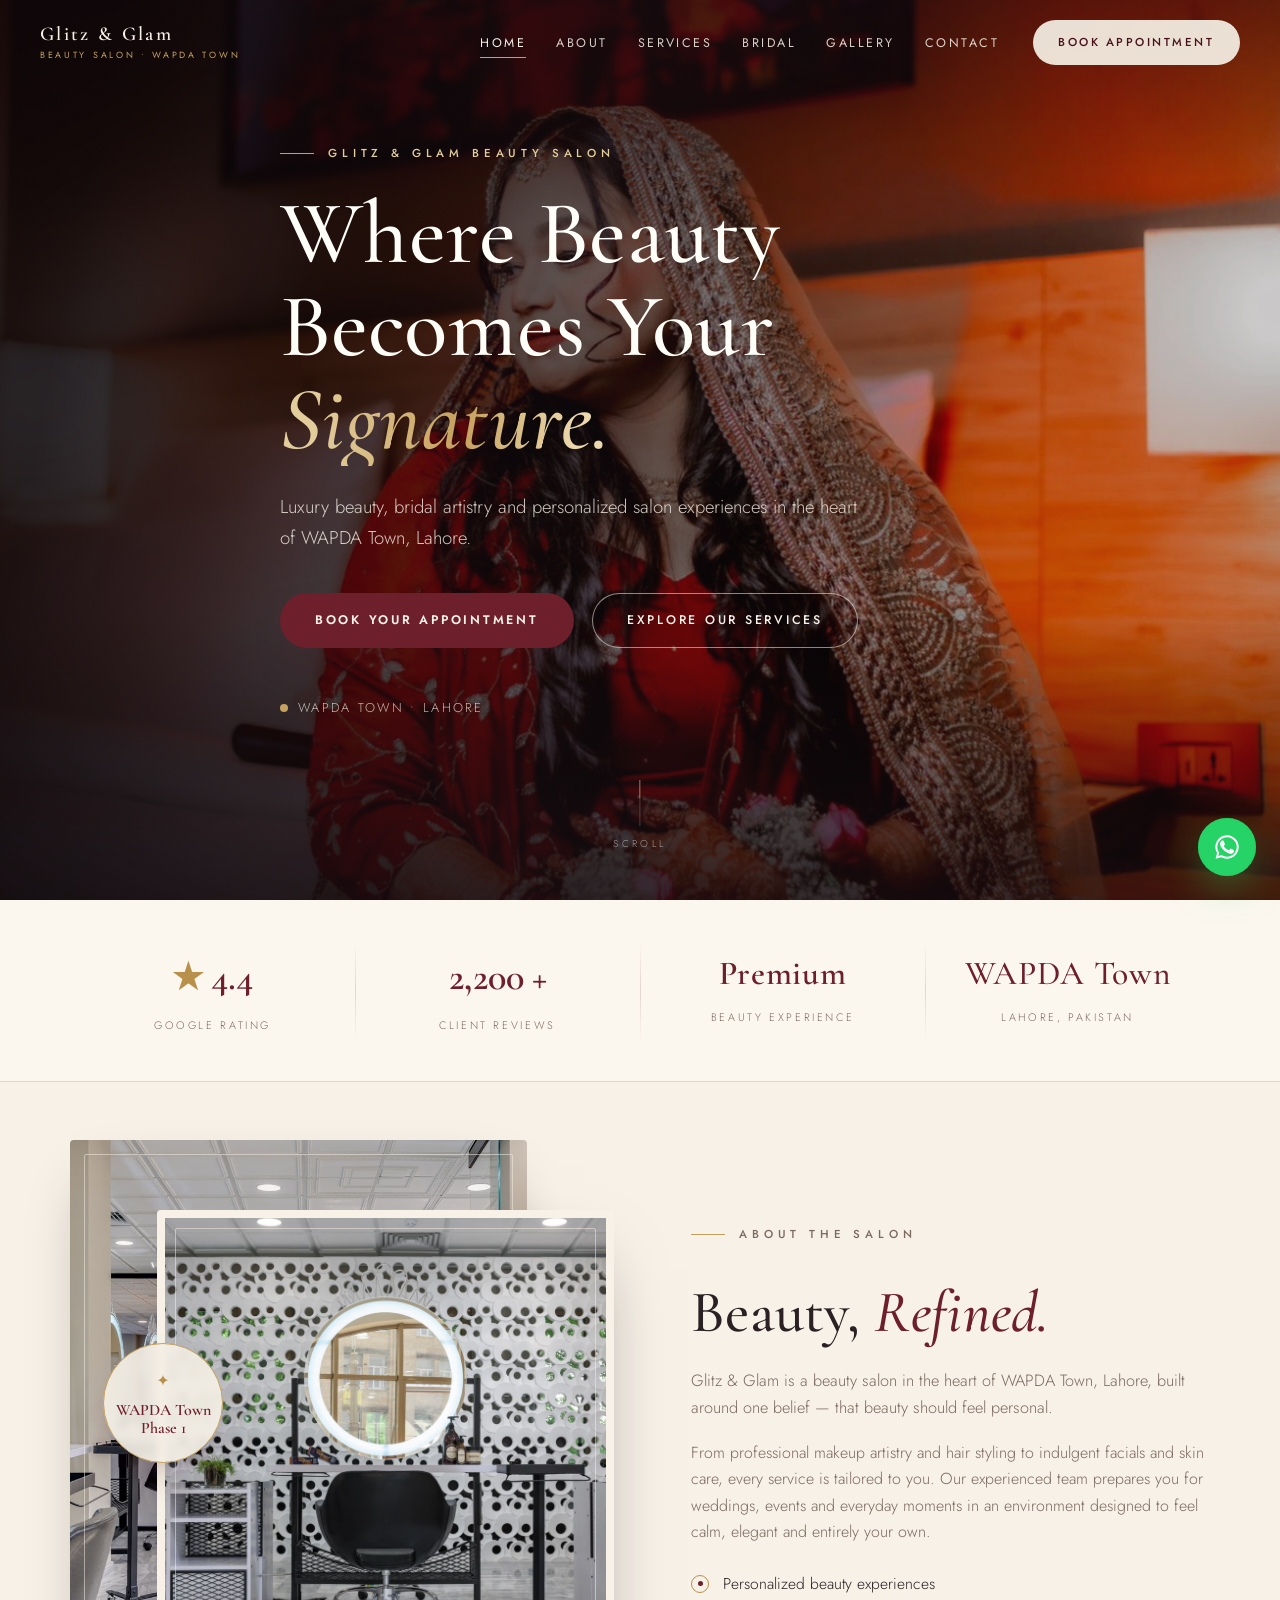
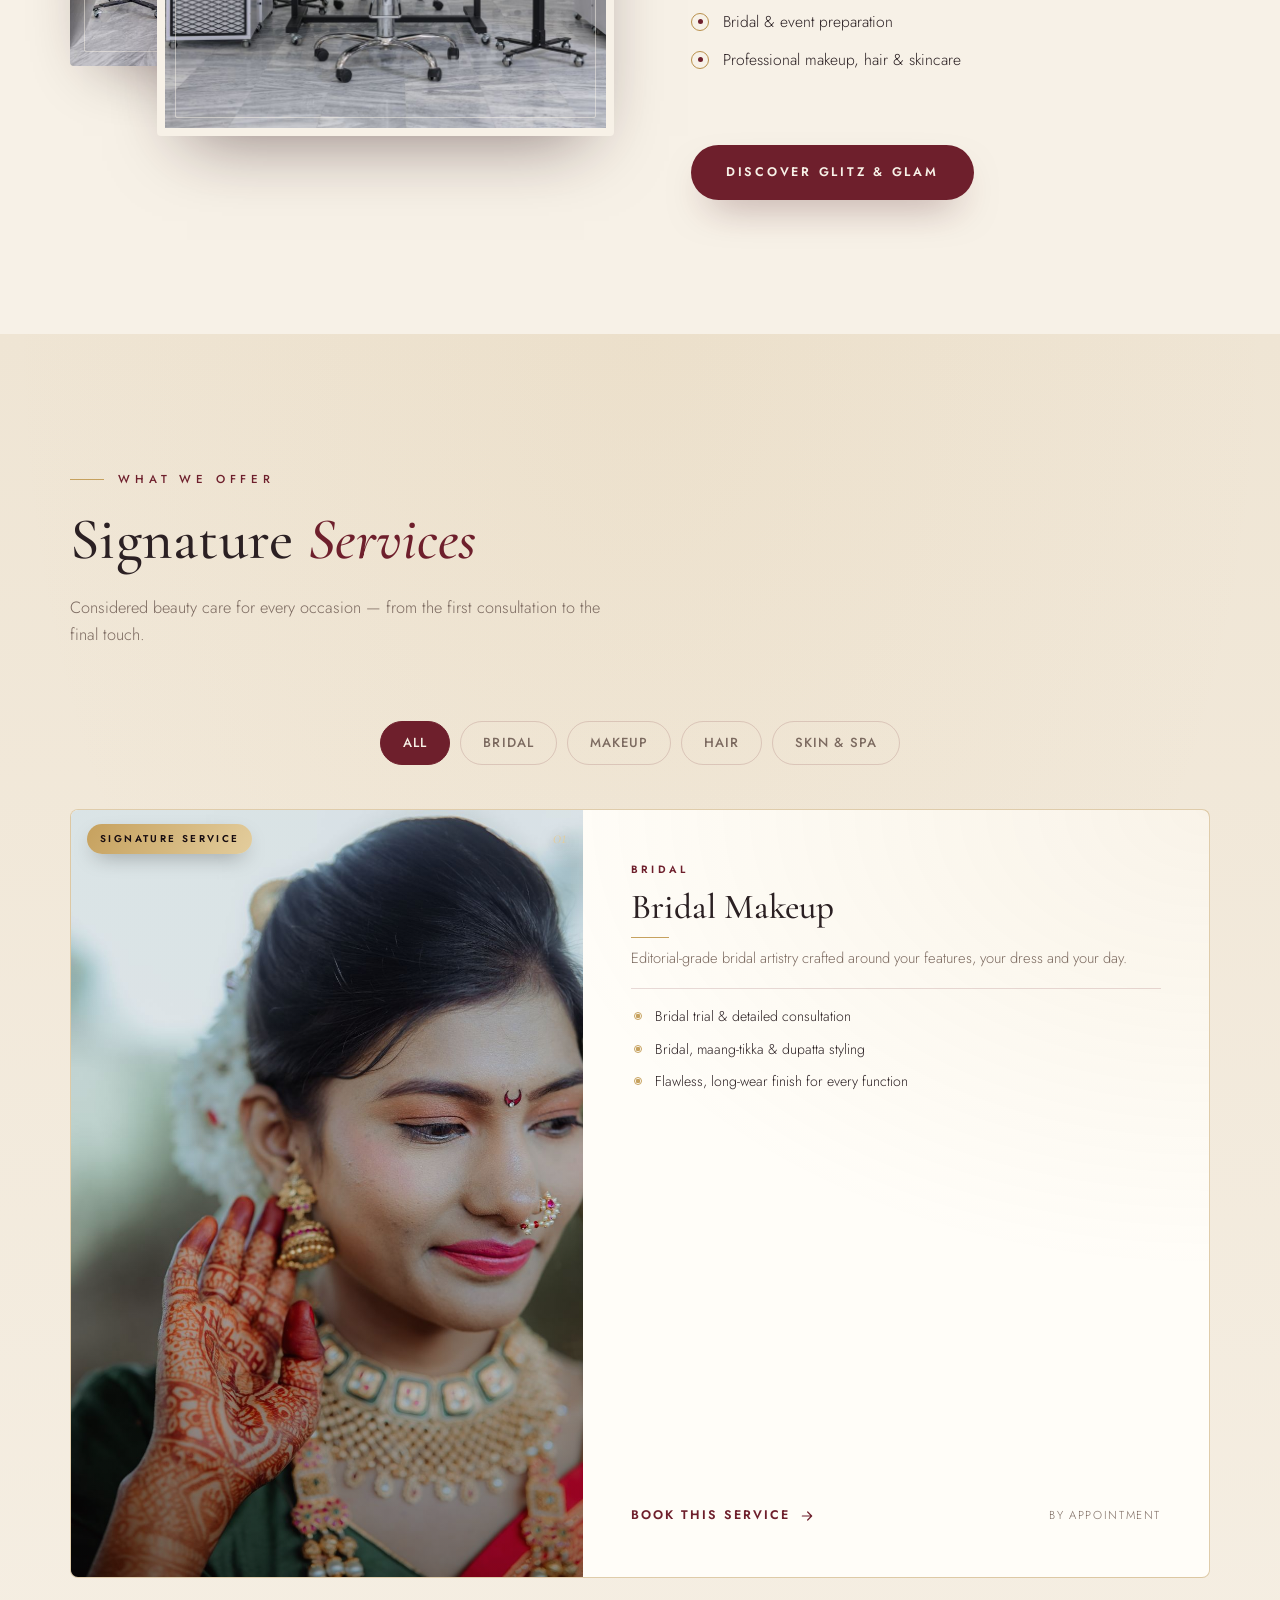
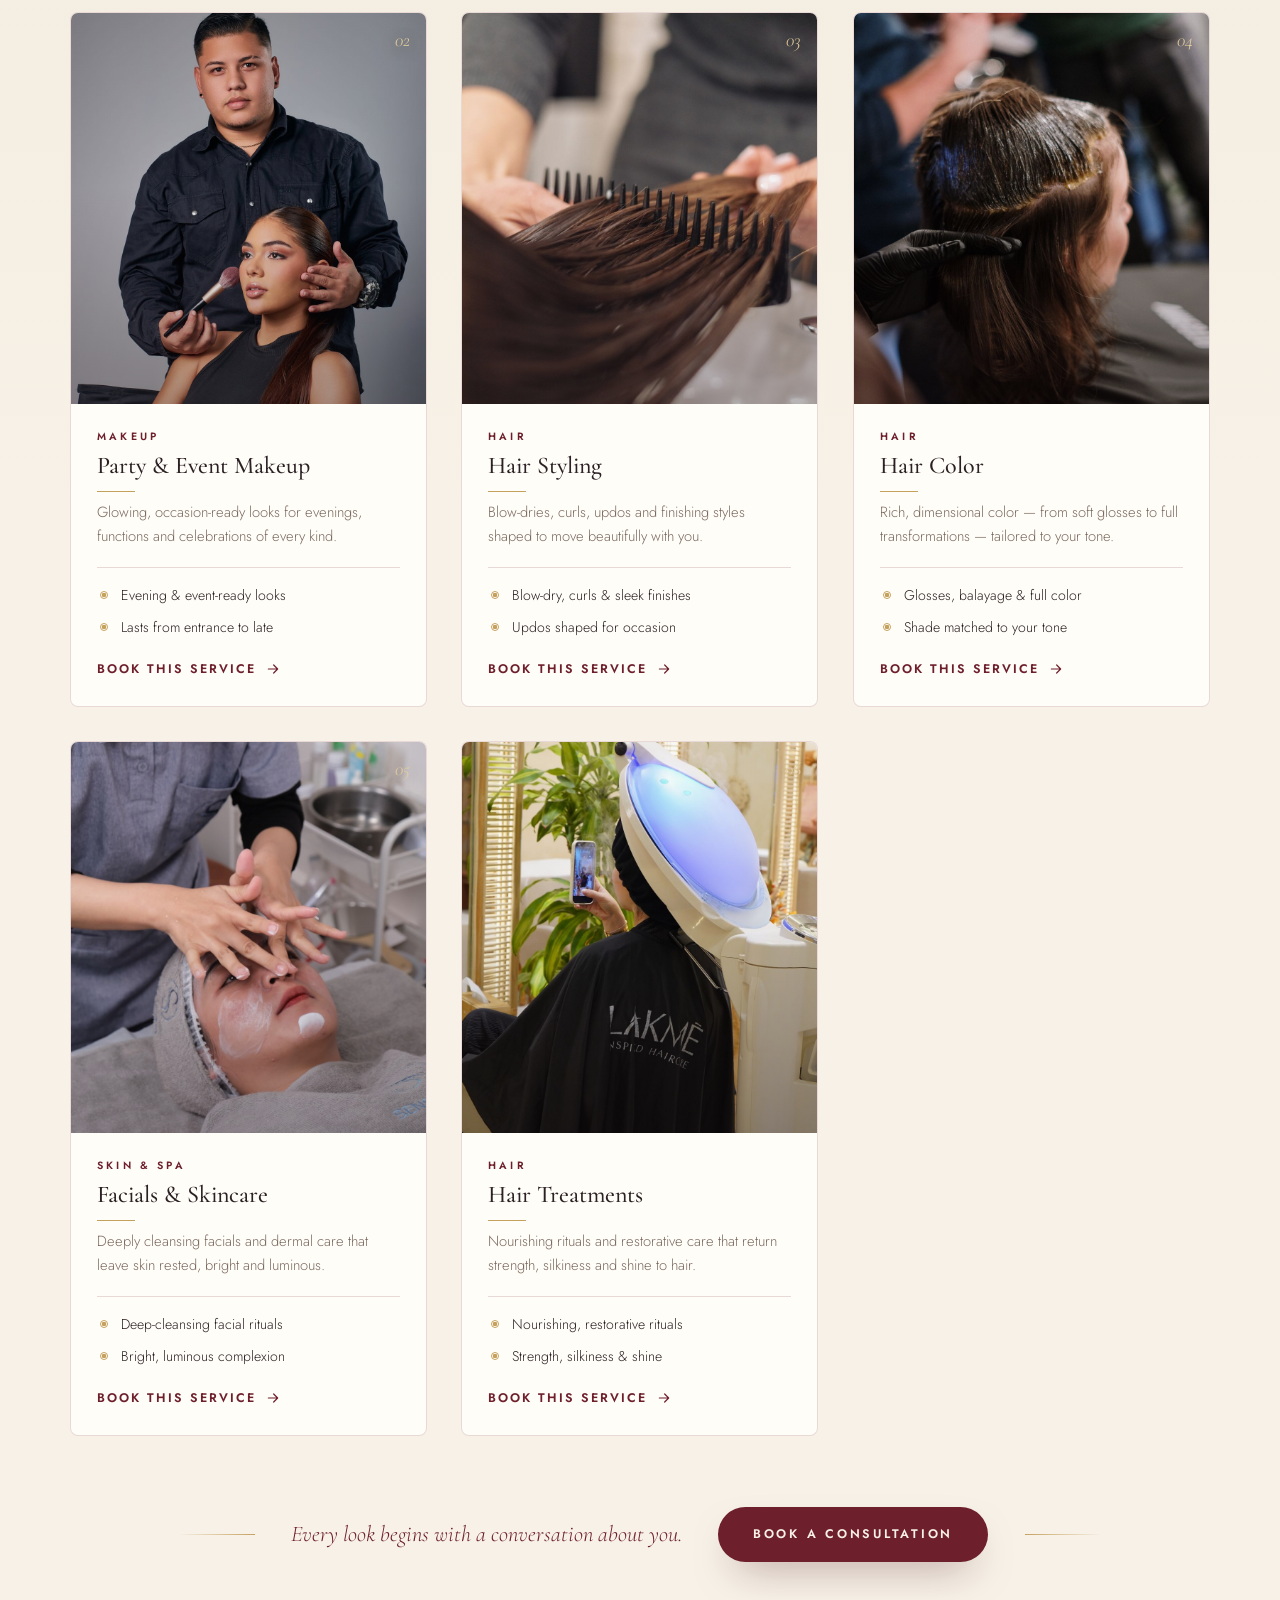
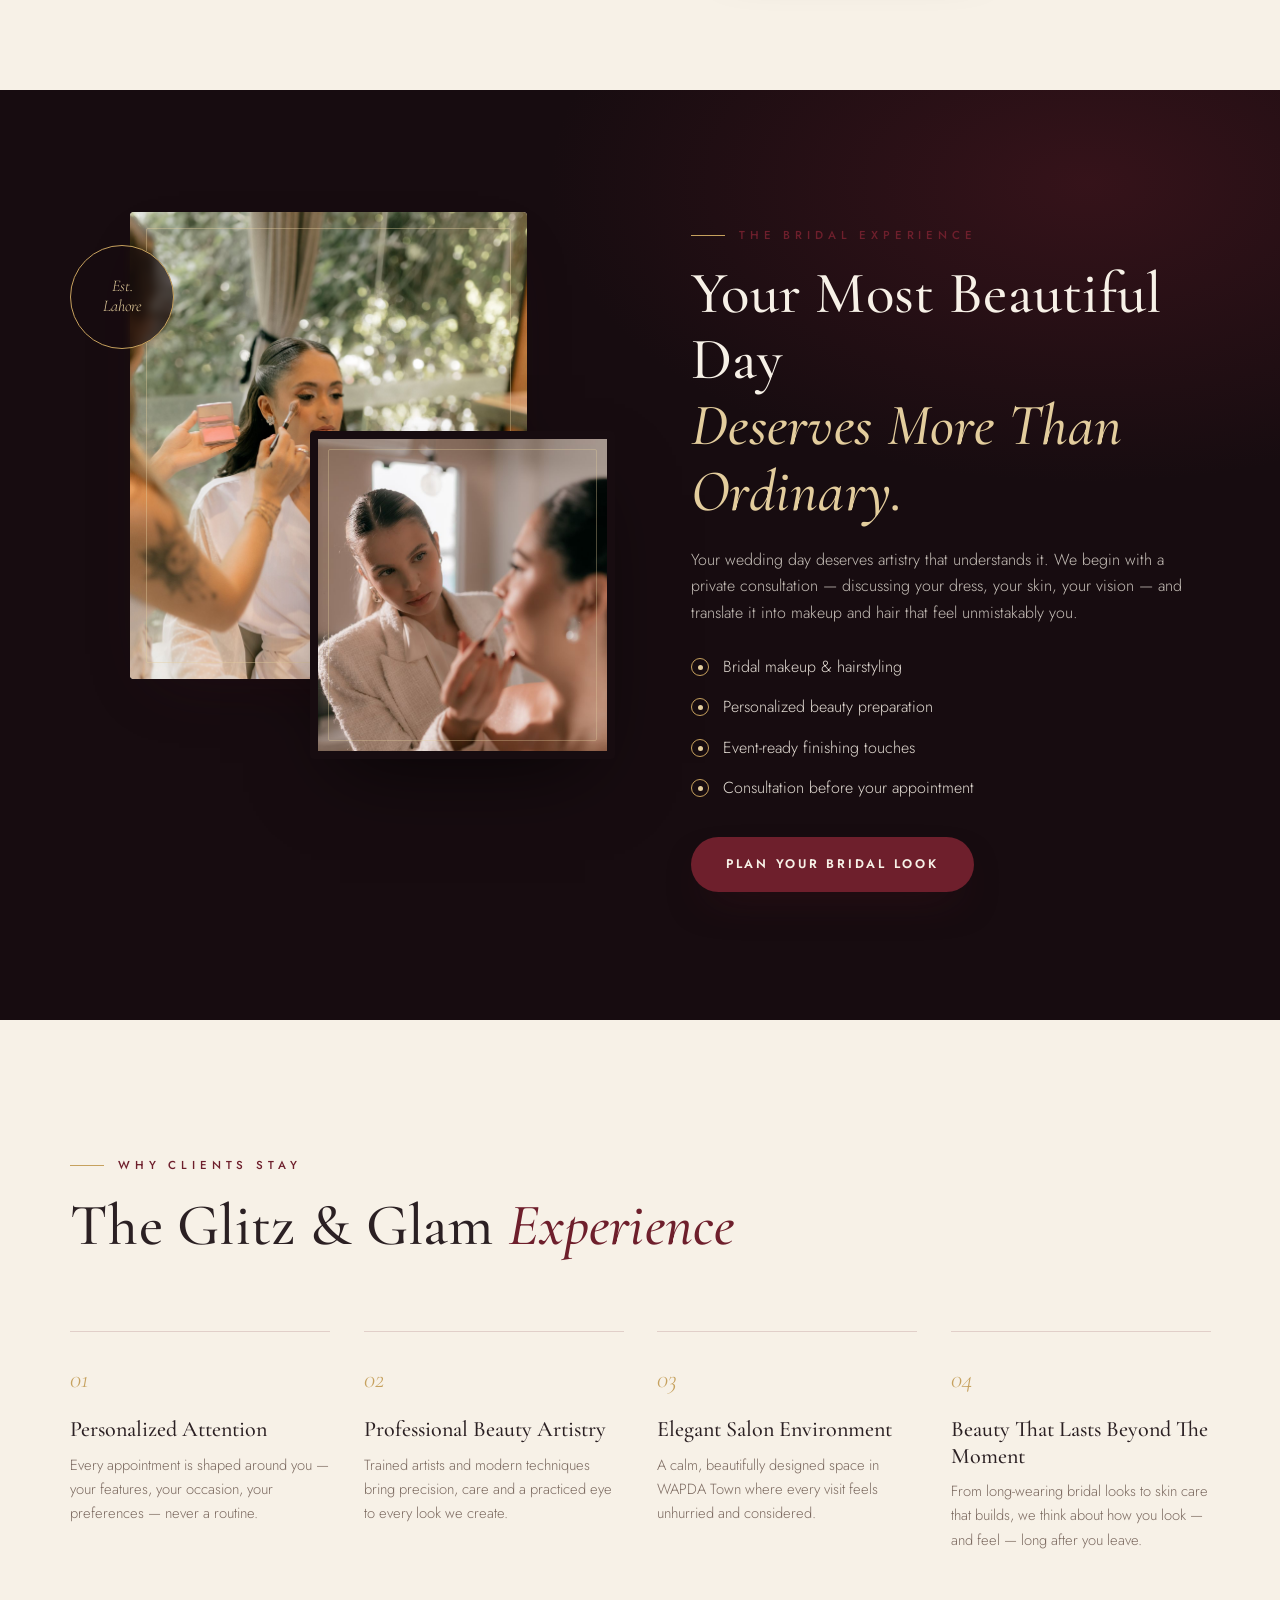
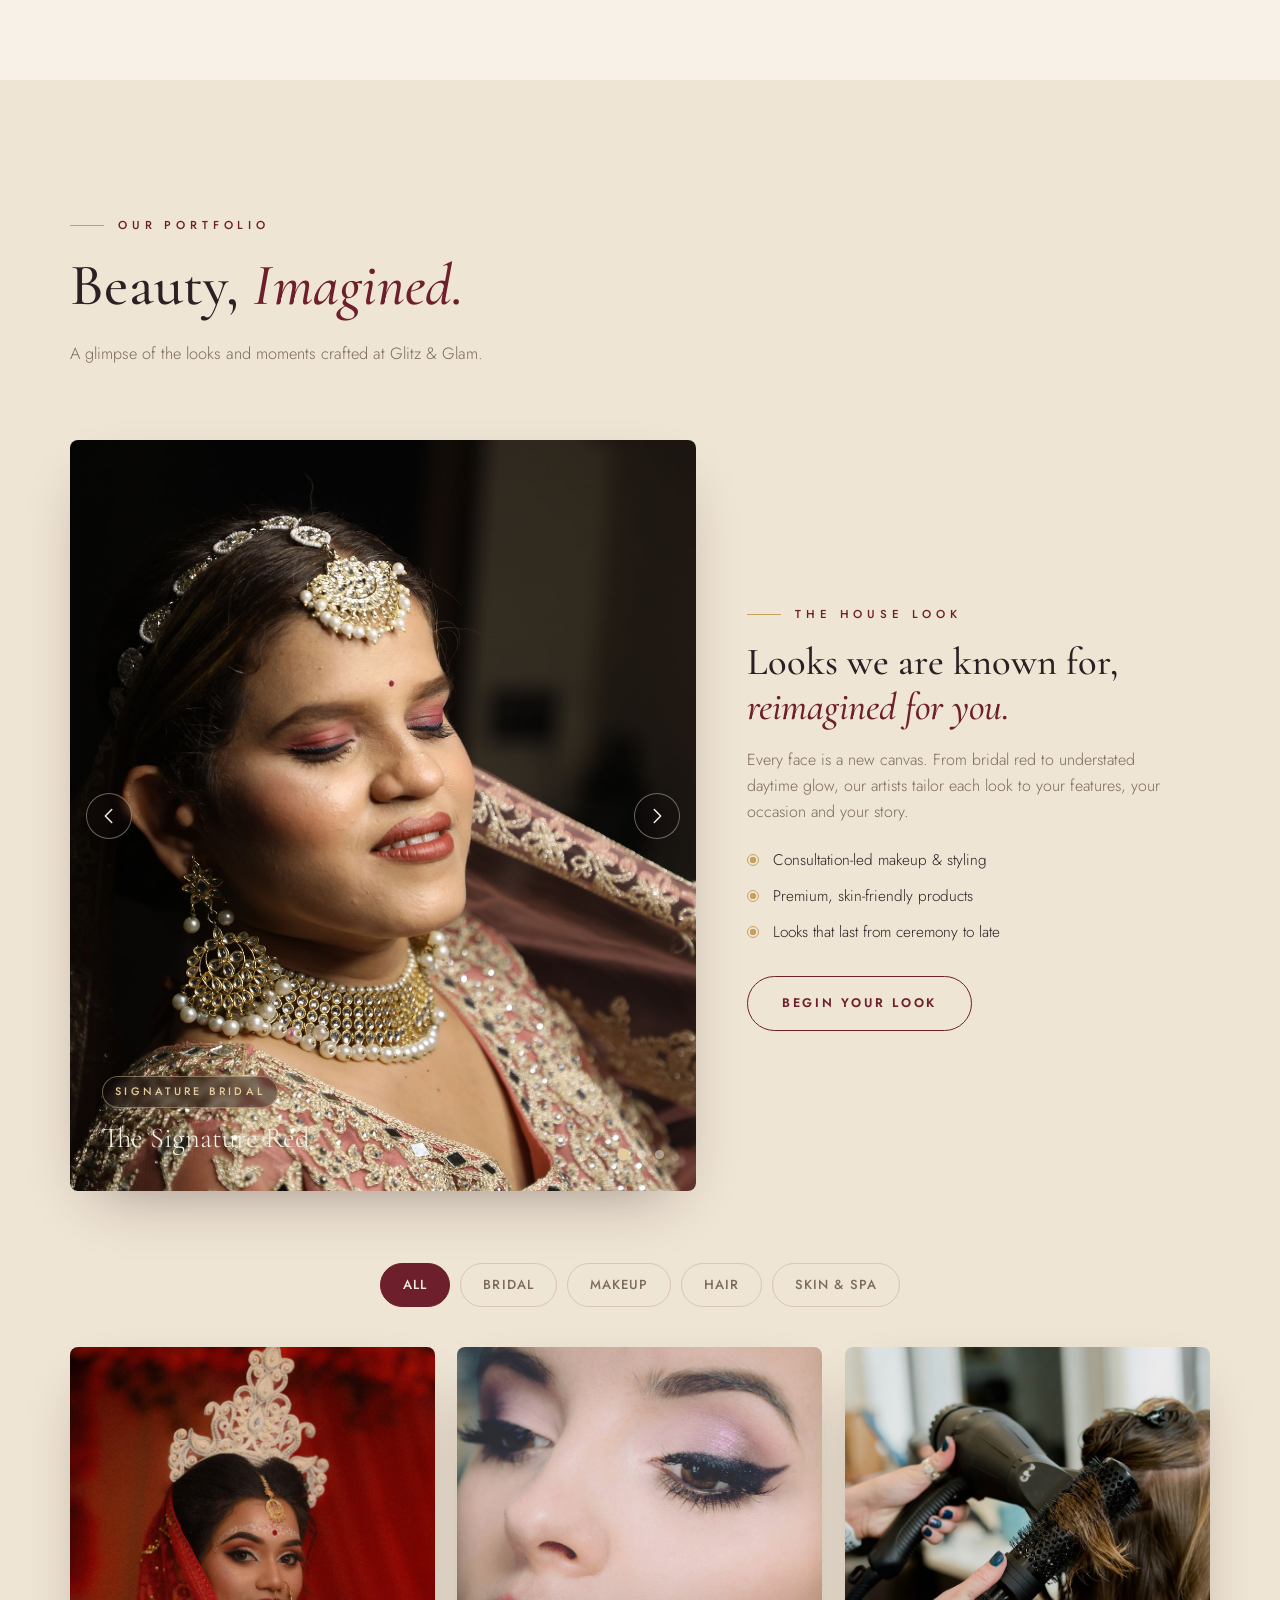
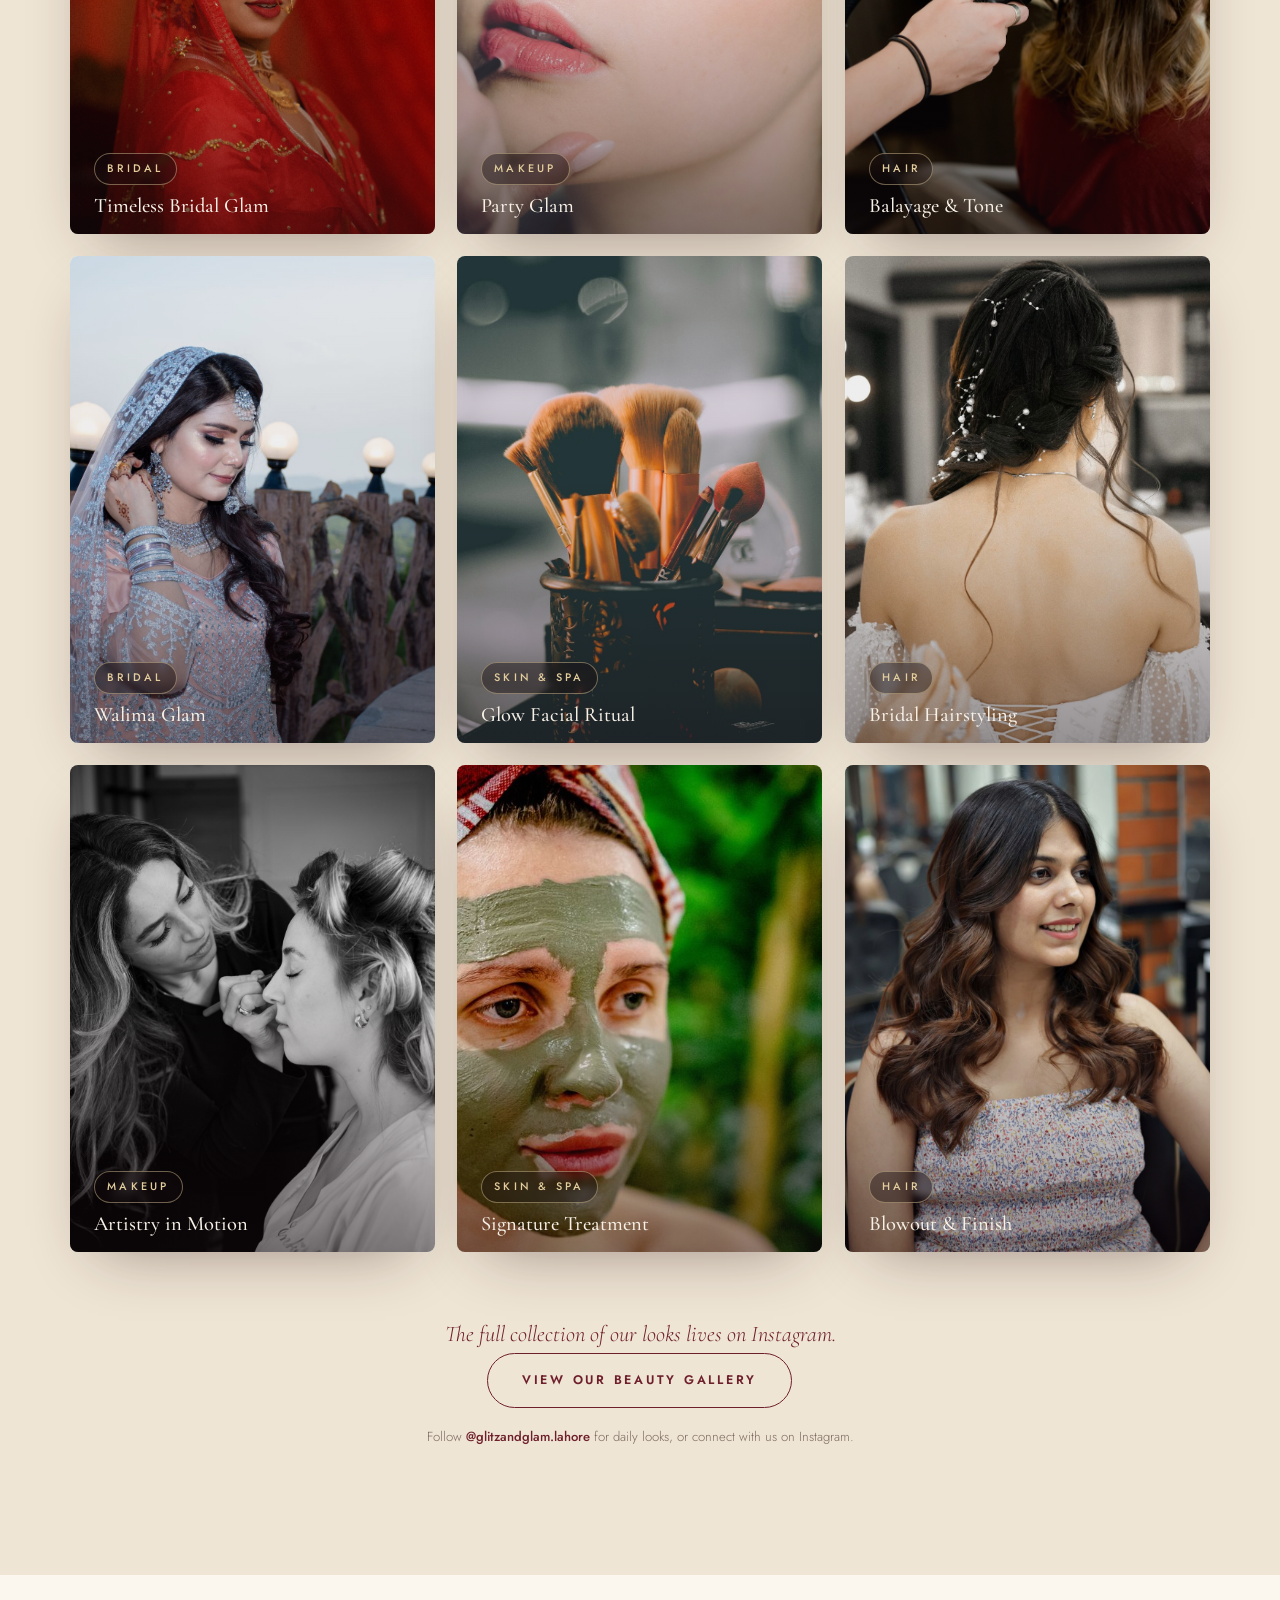
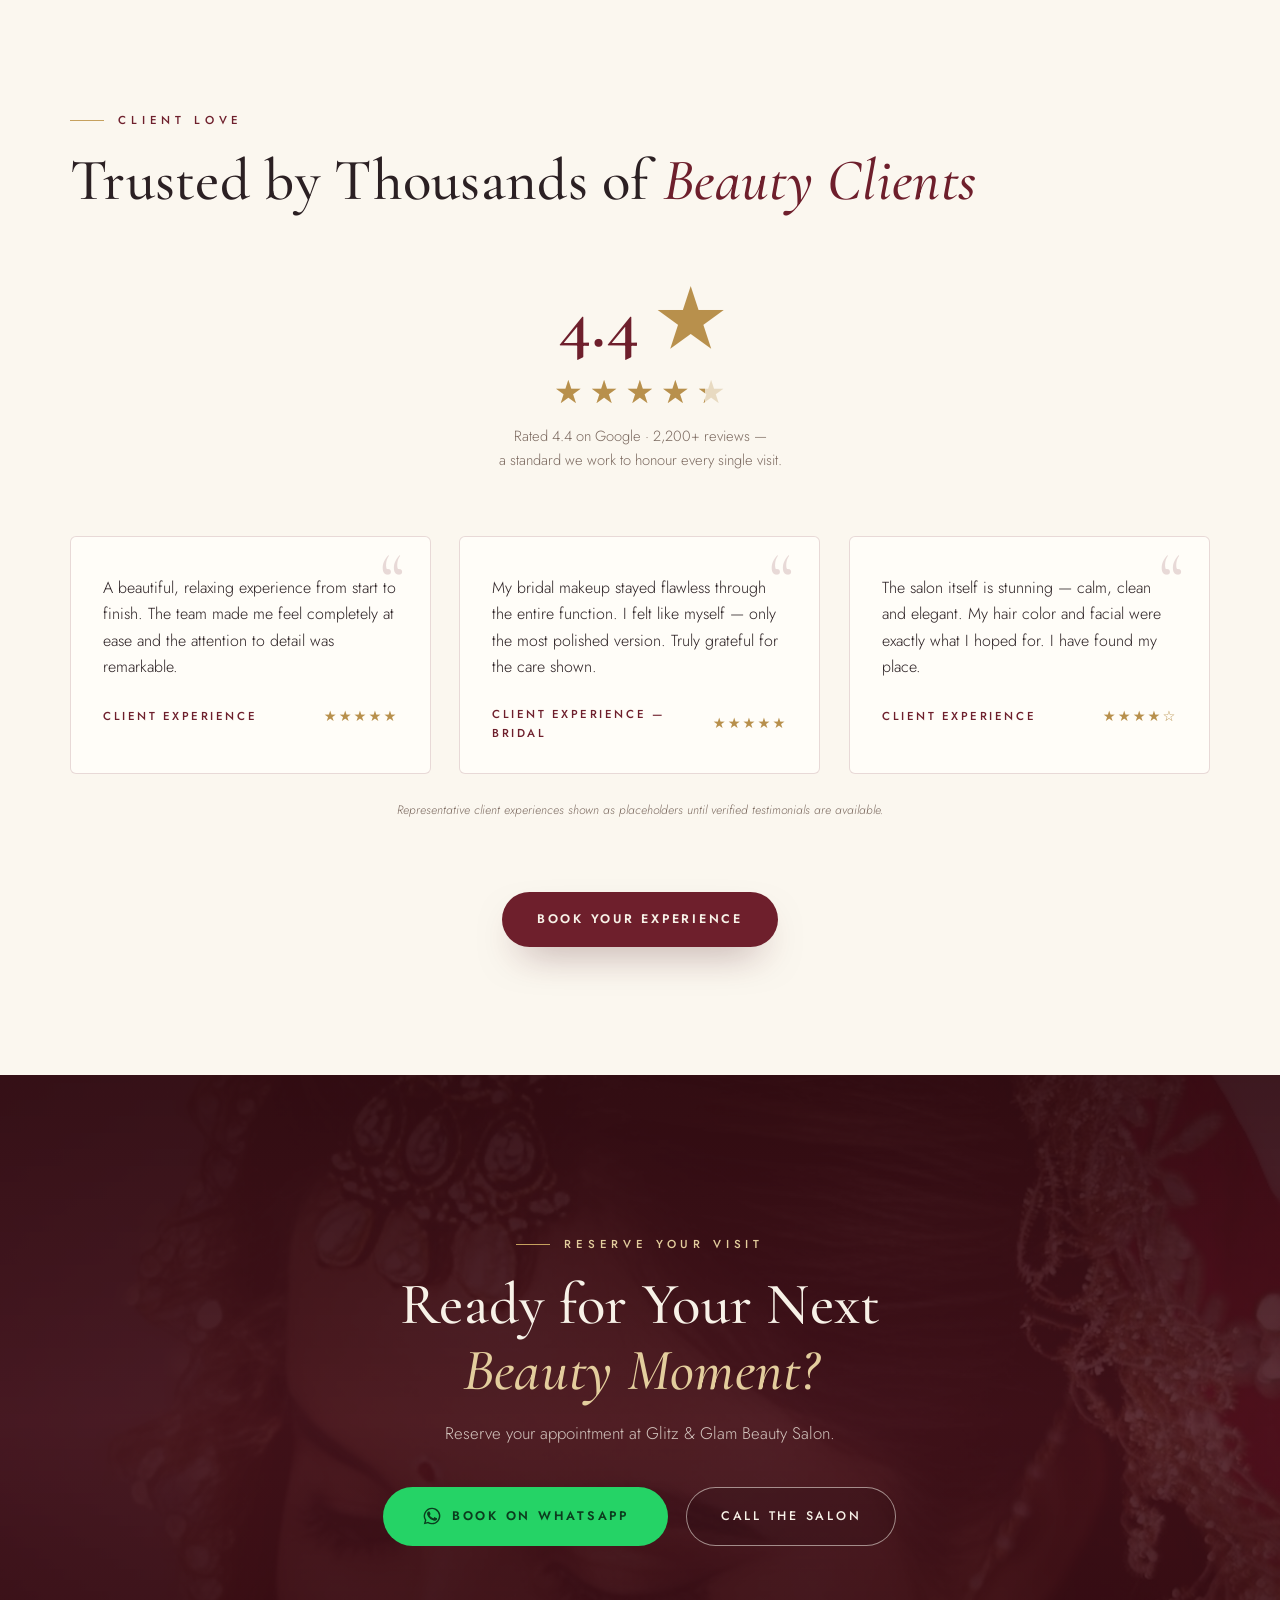
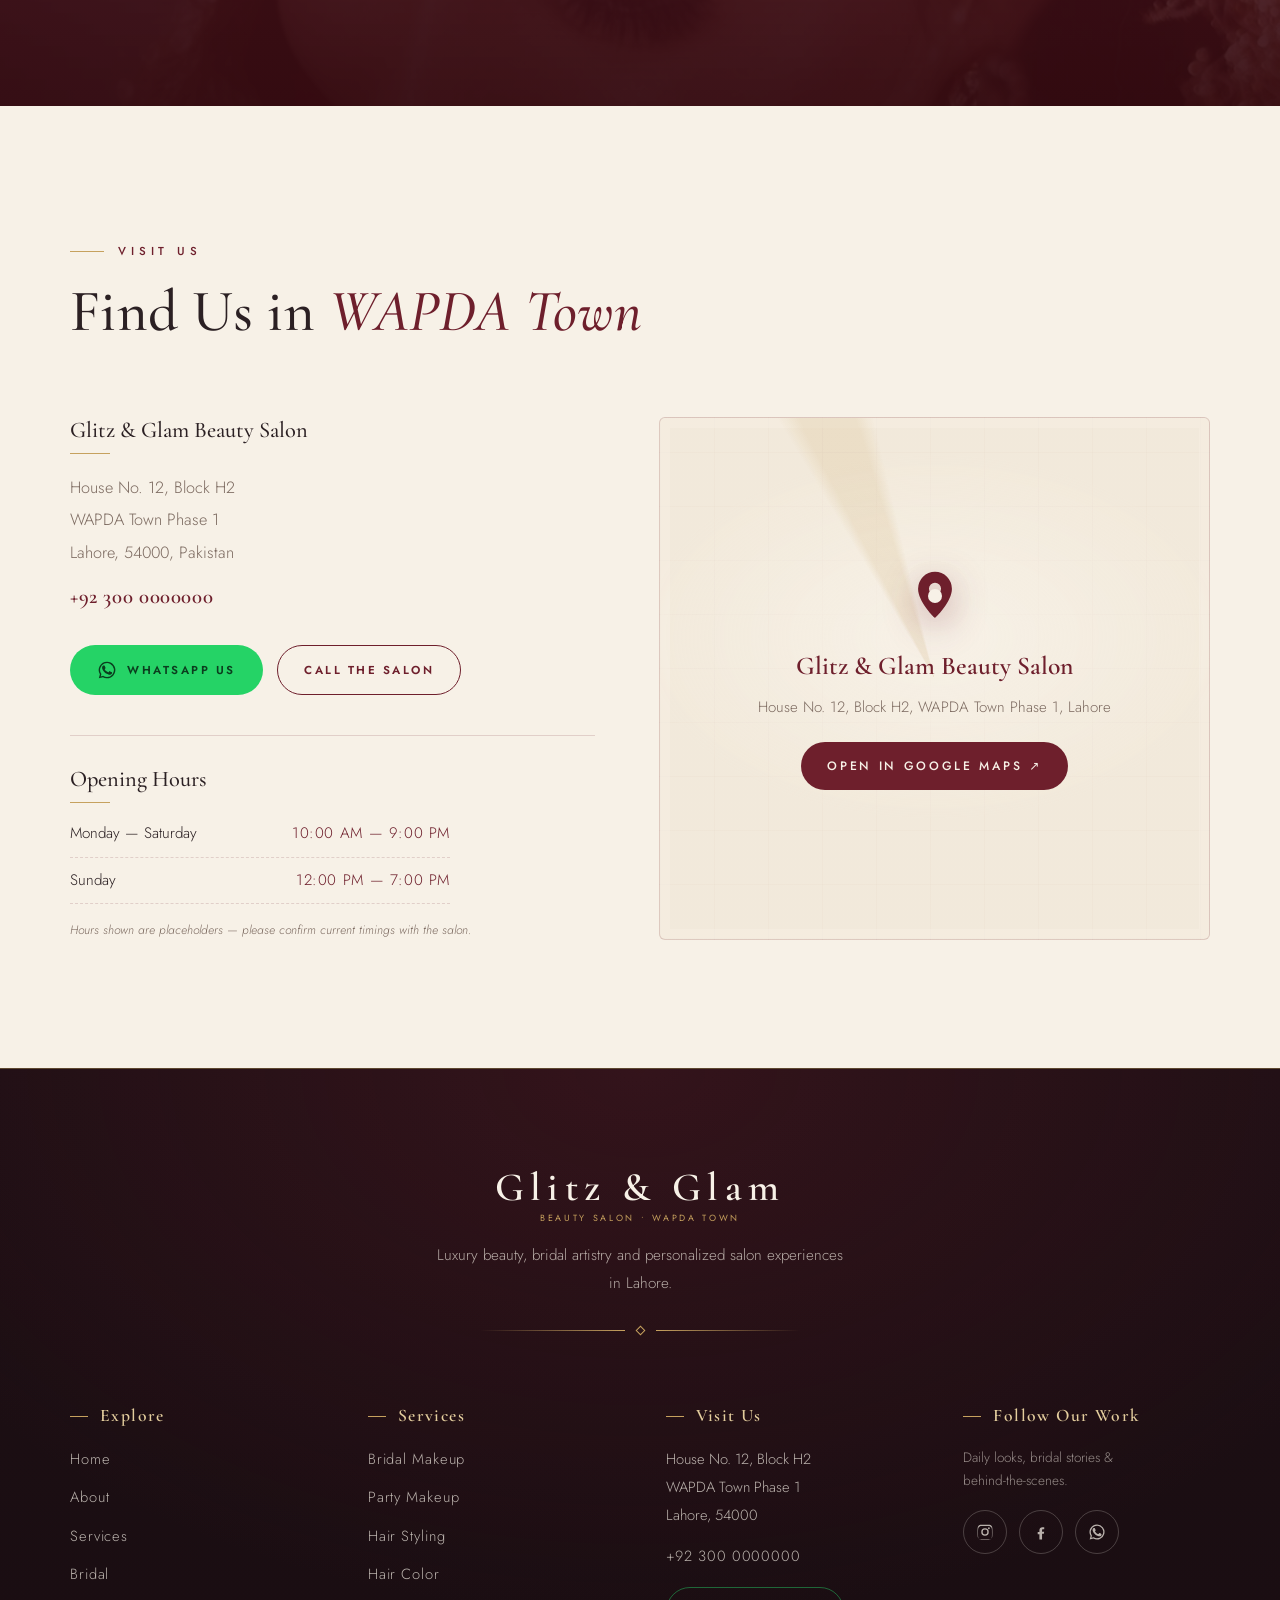
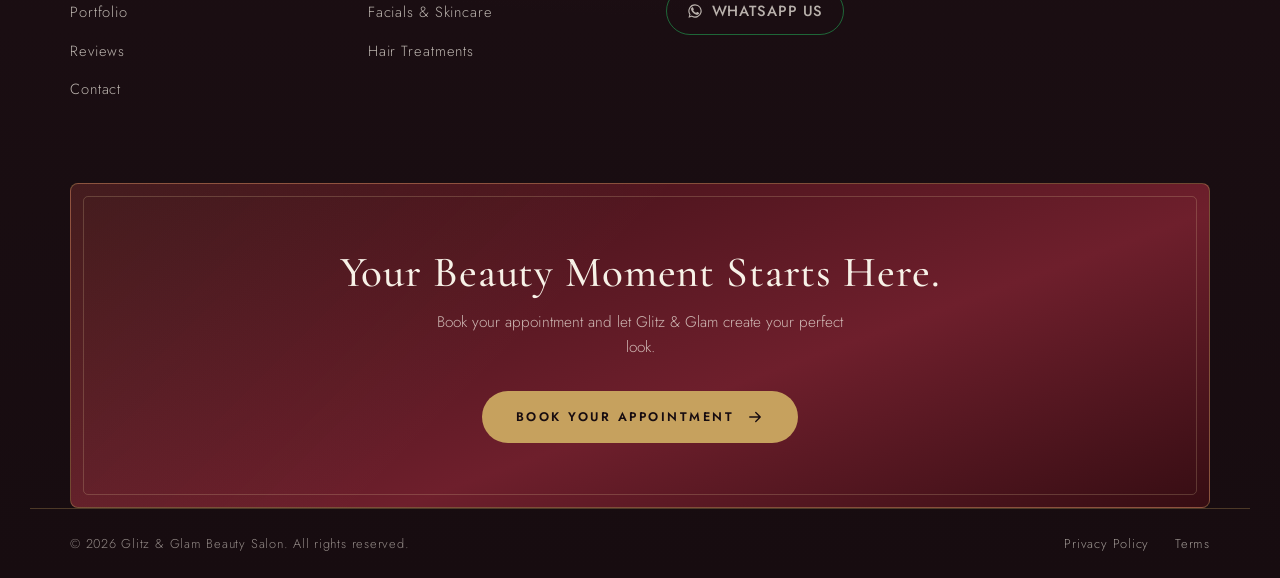
==== index.html @ cee414aa "Initial commit: Glitz & Glam luxury salon site with redesigned portfolio, footer, and services secti" ====
<!DOCTYPE html>
<html lang="en">
<head>
  <meta charset="UTF-8" />
  <meta name="viewport" content="width=device-width, initial-scale=1.0" />
  <meta name="theme-color" content="#170c10" />
  <title>Glitz &amp; Glam Beauty Salon | Luxury Salon in WAPDA Town, Lahore</title>

  <!-- SEO -->
  <meta name="description" content="Glitz & Glam Beauty Salon — a premium beauty salon in WAPDA Town, Lahore offering bridal makeup, party makeup, hair styling, hair color, facials & skin care. Book your luxury beauty experience today." />
  <meta name="keywords" content="Glitz and Glam Beauty Salon Lahore, Beauty Salon in WAPDA Town, Beauty Salon WAPDA Town Lahore, Bridal Makeup Lahore, Makeup Artist Lahore, Hair Salon WAPDA Town, Bridal Makeup WAPDA Town" />
  <meta name="author" content="Glitz & Glam Beauty Salon" />
  <meta name="robots" content="index, follow" />
  <link rel="canonical" href="https://glitzandglam.example.com/" />

  <!-- Open Graph -->
  <meta property="og:type" content="website" />
  <meta property="og:site_name" content="Glitz & Glam Beauty Salon" />
  <meta property="og:title" content="Glitz & Glam Beauty Salon | Luxury Salon in WAPDA Town, Lahore" />
  <meta property="og:description" content="Luxury beauty, bridal artistry and personalized salon experiences in the heart of WAPDA Town, Lahore." />
  <meta property="og:image" content="assets/img/og-bridal.jpg" />
  <meta property="og:url" content="https://glitzandglam.example.com/" />
  <meta property="og:locale" content="en_PK" />

  <!-- Twitter -->
  <meta name="twitter:card" content="summary_large_image" />
  <meta name="twitter:title" content="Glitz & Glam Beauty Salon | WAPDA Town, Lahore" />
  <meta name="twitter:description" content="Luxury beauty, bridal artistry and personalized salon experiences in WAPDA Town, Lahore." />
  <meta name="twitter:image" content="assets/img/og-bridal.jpg" />

  <link rel="icon" type="image/svg+xml" href="assets/favicon.svg" />
  <link rel="apple-touch-icon" href="assets/favicon.svg" />

  <!-- Fonts -->
  <link rel="preconnect" href="https://fonts.googleapis.com" />
  <link rel="preconnect" href="https://fonts.gstatic.com" crossorigin />
  <link href="https://fonts.googleapis.com/css2?family=Cormorant+Garamond:ital,wght@0,400;0,500;0,600;1,400;1,500;1,600&family=Jost:wght@300;400;500;600&display=swap" rel="stylesheet" />

  <link rel="stylesheet" href="css/styles.css" />

  <!-- Structured data -->
  <script type="application/ld+json">
  {
    "@context": "https://schema.org",
    "@type": "HairSalon",
    "name": "Glitz & Glam Beauty Salon",
    "description": "Premium beauty salon in WAPDA Town, Lahore offering bridal makeup, party makeup, hair styling, hair color, facials, skin care and hair treatments.",
    "address": {
      "@type": "PostalAddress",
      "streetAddress": "House No. 12, Block H2, WAPDA Town Phase 1",
      "addressLocality": "Lahore",
      "postalCode": "54000",
      "addressCountry": "PK"
    },
    "areaServed": "Lahore",
    "telephone": "+923000000000",
    "priceRange": "$$",
    "image": "assets/img/og-bridal.jpg"
  }
  </script>
</head>
<body>

  <a class="skip-link" href="#main">Skip to content</a>

  <!-- ============ NAVIGATION ============ -->
  <header class="site-header" id="siteHeader">
    <div class="nav-inner">
      <a class="brand" href="#home" aria-label="Glitz &amp; Glam Beauty Salon — home">
        <span class="brand-word">Glitz&nbsp;&amp;&nbsp;Glam<span class="brand-sub">Beauty Salon • WAPDA Town</span></span>
      </a>

      <nav class="site-nav" id="siteNav" aria-label="Primary">
        <ul class="nav-list">
          <li><a href="#home" class="nav-link">Home</a></li>
          <li><a href="#about" class="nav-link">About</a></li>
          <li><a href="#services" class="nav-link">Services</a></li>
          <li><a href="#bridal" class="nav-link">Bridal</a></li>
          <li><a href="#gallery" class="nav-link">Gallery</a></li>
          <li><a href="#contact" class="nav-link">Contact</a></li>
        </ul>
        <a href="#contact" class="btn btn-pill nav-cta">Book Appointment</a>
      </nav>

      <button class="nav-toggle" id="navToggle" aria-label="Open menu" aria-expanded="false" aria-controls="siteNav">
        <span class="toggle-line"></span>
        <span class="toggle-line"></span>
        <span class="toggle-line"></span>
      </button>
    </div>
  </header>

  <main id="main">

    <!-- ============ HERO ============ -->
    <section class="hero" id="home" aria-label="Welcome to Glitz & Glam Beauty Salon">
      <div class="hero-media" data-parallax="0.22" aria-hidden="true">
        <img src="assets/img/hero-bride-wide.jpg" alt="Elegant South Asian bride in traditional red attire with bridal jewelry and henna, seated in a warm, elegant setting" />
      </div>
      <div class="hero-scrim" aria-hidden="true"></div>

      <div class="hero-content container">
        <p class="eyebrow hero-eyebrow reveal-up" data-delay="0">Glitz&nbsp;&amp;&nbsp;Glam Beauty Salon</p>
        <h1 class="hero-title">
          <span class="t-line reveal-up" data-delay="1"><span>Where Beauty</span></span>
          <span class="t-line reveal-up" data-delay="2"><span>Becomes Your <em>Signature.</em></span></span>
        </h1>
        <p class="hero-sub reveal-up" data-delay="3">Luxury beauty, bridal artistry and personalized salon experiences in the heart of WAPDA Town, Lahore.</p>
        <div class="hero-actions reveal-up" data-delay="4">
          <a href="#contact" class="btn btn-solid" data-magnetic>Book Your Appointment</a>
          <a href="#services" class="btn btn-ghost-light" data-magnetic>Explore Our Services</a>
        </div>
        <div class="hero-meta reveal-up" data-delay="5">
          <span class="hero-location">
            <span class="loc-dot" aria-hidden="true"></span>WAPDA Town&nbsp;•&nbsp;Lahore
          </span>
        </div>
      </div>

      <button class="scroll-indicator" data-scroll-to="#about" aria-label="Scroll to About section">
        <span class="scroll-line" aria-hidden="true"></span>
        <span class="scroll-label" aria-hidden="true">Scroll</span>
      </button>
    </section>

    <!-- ============ TRUST STRIP ============ -->
    <section class="trust" aria-label="Social proof">
      <div class="container trust-grid">
        <div class="trust-item">
          <p class="trust-value"><span class="rating-star" aria-hidden="true">★</span><span data-count="4.4" data-dec="1">4.4</span></p>
          <p class="trust-label">Google Rating</p>
        </div>
        <div class="trust-item">
          <p class="trust-value"><span data-count="2200">0</span>+</p>
          <p class="trust-label">Client Reviews</p>
        </div>
        <div class="trust-item">
          <p class="trust-value serif">Premium</p>
          <p class="trust-label">Beauty Experience</p>
        </div>
        <div class="trust-item">
          <p class="trust-value serif thin">WAPDA&nbsp;Town</p>
          <p class="trust-label">Lahore, Pakistan</p>
        </div>
      </div>
    </section>

    <!-- ============ ABOUT ============ -->
    <section class="section about" id="about">
      <div class="container about-grid">
        <div class="about-media reveal" data-parallax="0.08">
          <figure class="media-frame">
            <img src="assets/img/about-interior.jpg" alt="Interior of Glitz & Glam beauty salon with warm elegant lighting" />
          </figure>
          <figure class="media-frame media-frame--small reveal" data-delay="2">
            <img src="assets/img/about-detail.jpg" alt="Stylish vanity mirror and chair inside the salon" />
          </figure>
          <div class="media-badge reveal" data-delay="3">
            <span class="badge-orn" aria-hidden="true">✦</span>
            <span class="badge-text">WAPDA Town<br />Phase 1</span>
          </div>
        </div>

        <div class="about-copy">
          <p class="eyebrow reveal-up">About the Salon</p>
          <h2 class="section-title reveal-up" data-delay="1">Beauty, <em>Refined.</em></h2>
          <p class="section-intro reveal-up" data-delay="2">
            Glitz &amp; Glam is a beauty salon in the heart of WAPDA Town, Lahore, built around one belief — that beauty should feel personal.
          </p>
          <p class="reveal-up" data-delay="3">
            From professional makeup artistry and hair styling to indulgent facials and skin care, every service is tailored to you. Our experienced team prepares you for weddings, events and everyday moments in an environment designed to feel calm, elegant and entirely your own.
          </p>
          <ul class="about-points">
            <li class="reveal-up" data-delay="4"><span class="point-mark" aria-hidden="true"></span>Personalized beauty experiences</li>
            <li class="reveal-up" data-delay="4"><span class="point-mark" aria-hidden="true"></span>Bridal &amp; event preparation</li>
            <li class="reveal-up" data-delay="4"><span class="point-mark" aria-hidden="true"></span>Professional makeup, hair &amp; skincare</li>
            <li class="reveal-up" data-delay="4"><span class="point-mark" aria-hidden="true"></span>An elegant, welcoming environment</li>
          </ul>
          <div class="reveal-up" data-delay="5">
            <a href="#bridal" class="btn btn-solid" data-magnetic>Discover Glitz &amp; Glam</a>
          </div>
        </div>
      </div>
    </section>

    <!-- ============ SERVICES ============ -->
    <section class="section services" id="services">
      <div class="container">
        <header class="section-head">
          <p class="eyebrow reveal-up">What We Offer</p>
          <h2 class="section-title reveal-up" data-delay="1">Signature <em>Services</em></h2>
          <p class="section-intro reveal-up" data-delay="2">Considered beauty care for every occasion — from the first consultation to the final touch.</p>
        </header>

        <!-- Category filter -->
        <div class="services-filter reveal-up" role="tablist" aria-label="Filter services by category" data-services-filter>
          <button class="svc-filter-btn is-active" type="button" role="tab" data-filter="all" aria-selected="true">All</button>
          <button class="svc-filter-btn" type="button" role="tab" data-filter="bridal" aria-selected="false">Bridal</button>
          <button class="svc-filter-btn" type="button" role="tab" data-filter="makeup" aria-selected="false">Makeup</button>
          <button class="svc-filter-btn" type="button" role="tab" data-filter="hair" aria-selected="false">Hair</button>
          <button class="svc-filter-btn" type="button" role="tab" data-filter="skin" aria-selected="false">Skin &amp; Spa</button>
        </div>

        <div class="service-grid">
          <!-- Featured flagship card -->
          <article class="service-card service-card--feat reveal" data-cat="bridal">
            <div class="service-media">
              <img src="assets/img/service-bridal-makeup.jpg" alt="Smiling bride wearing traditional jewelry and bridal makeup" loading="lazy" />
              <span class="service-num" aria-hidden="true">01</span>
              <span class="service-chip">Signature Service</span>
            </div>
            <div class="service-body">
              <span class="service-cat">Bridal</span>
              <h3 class="service-name">Bridal Makeup</h3>
              <p class="service-desc">Editorial-grade bridal artistry crafted around your features, your dress and your day.</p>
              <ul class="service-feats">
                <li>Bridal trial &amp; detailed consultation</li>
                <li>Bridal, maang-tikka &amp; dupatta styling</li>
                <li>Flawless, long-wear finish for every function</li>
              </ul>
              <div class="service-foot">
                <a href="#contact" class="service-link" data-magnetic>Book This Service
                  <svg viewBox="0 0 24 24" aria-hidden="true"><path d="M5 12h14M13 6l6 6-6 6" fill="none" stroke="currentColor" stroke-width="1.8" stroke-linecap="round" stroke-linejoin="round"/></svg>
                </a>
                <span class="service-meta">By appointment</span>
              </div>
            </div>
          </article>

          <article class="service-card reveal" data-delay="1" data-cat="makeup">
            <div class="service-media">
              <img src="assets/img/service-party-makeup.jpg" alt="Professional makeup artist applying makeup to a client for an event" loading="lazy" />
              <span class="service-num" aria-hidden="true">02</span>
            </div>
            <div class="service-body">
              <span class="service-cat">Makeup</span>
              <h3 class="service-name">Party &amp; Event Makeup</h3>
              <p class="service-desc">Glowing, occasion-ready looks for evenings, functions and celebrations of every kind.</p>
              <ul class="service-feats">
                <li>Evening &amp; event-ready looks</li>
                <li>Lasts from entrance to late</li>
              </ul>
              <div class="service-foot">
                <a href="#contact" class="service-link" data-magnetic>Book This Service
                  <svg viewBox="0 0 24 24" aria-hidden="true"><path d="M5 12h14M13 6l6 6-6 6" fill="none" stroke="currentColor" stroke-width="1.8" stroke-linecap="round" stroke-linejoin="round"/></svg>
                </a>
              </div>
            </div>
          </article>

          <article class="service-card reveal" data-delay="2" data-cat="hair">
            <div class="service-media">
              <img src="assets/img/service-hair-styling.jpg" alt="Hairdresser styling a client's hair in the salon" loading="lazy" />
              <span class="service-num" aria-hidden="true">03</span>
            </div>
            <div class="service-body">
              <span class="service-cat">Hair</span>
              <h3 class="service-name">Hair Styling</h3>
              <p class="service-desc">Blow-dries, curls, updos and finishing styles shaped to move beautifully with you.</p>
              <ul class="service-feats">
                <li>Blow-dry, curls &amp; sleek finishes</li>
                <li>Updos shaped for occasion</li>
              </ul>
              <div class="service-foot">
                <a href="#contact" class="service-link" data-magnetic>Book This Service
                  <svg viewBox="0 0 24 24" aria-hidden="true"><path d="M5 12h14M13 6l6 6-6 6" fill="none" stroke="currentColor" stroke-width="1.8" stroke-linecap="round" stroke-linejoin="round"/></svg>
                </a>
              </div>
            </div>
          </article>

          <article class="service-card reveal" data-cat="hair">
            <div class="service-media">
              <img src="assets/img/service-hair-color.jpg" alt="Client receiving an elegant hair color treatment" loading="lazy" />
              <span class="service-num" aria-hidden="true">04</span>
            </div>
            <div class="service-body">
              <span class="service-cat">Hair</span>
              <h3 class="service-name">Hair Color</h3>
              <p class="service-desc">Rich, dimensional color — from soft glosses to full transformations — tailored to your tone.</p>
              <ul class="service-feats">
                <li>Glosses, balayage &amp; full color</li>
                <li>Shade matched to your tone</li>
              </ul>
              <div class="service-foot">
                <a href="#contact" class="service-link" data-magnetic>Book This Service
                  <svg viewBox="0 0 24 24" aria-hidden="true"><path d="M5 12h14M13 6l6 6-6 6" fill="none" stroke="currentColor" stroke-width="1.8" stroke-linecap="round" stroke-linejoin="round"/></svg>
                </a>
              </div>
            </div>
          </article>

          <article class="service-card reveal" data-delay="1" data-cat="skin">
            <div class="service-media">
              <img src="assets/img/service-facial.jpg" alt="Professional facial and skincare treatment at the salon" loading="lazy" />
              <span class="service-num" aria-hidden="true">05</span>
            </div>
            <div class="service-body">
              <span class="service-cat">Skin &amp; Spa</span>
              <h3 class="service-name">Facials &amp; Skincare</h3>
              <p class="service-desc">Deeply cleansing facials and dermal care that leave skin rested, bright and luminous.</p>
              <ul class="service-feats">
                <li>Deep-cleansing facial rituals</li>
                <li>Bright, luminous complexion</li>
              </ul>
              <div class="service-foot">
                <a href="#contact" class="service-link" data-magnetic>Book This Service
                  <svg viewBox="0 0 24 24" aria-hidden="true"><path d="M5 12h14M13 6l6 6-6 6" fill="none" stroke="currentColor" stroke-width="1.8" stroke-linecap="round" stroke-linejoin="round"/></svg>
                </a>
              </div>
            </div>
          </article>

          <article class="service-card reveal" data-delay="2" data-cat="hair">
            <div class="service-media">
              <img src="assets/img/service-hair-treatment.jpg" alt="Luxury hair treatment being applied in the salon" loading="lazy" />
              <span class="service-num" aria-hidden="true">06</span>
            </div>
            <div class="service-body">
              <span class="service-cat">Hair</span>
              <h3 class="service-name">Hair Treatments</h3>
              <p class="service-desc">Nourishing rituals and restorative care that return strength, silkiness and shine to hair.</p>
              <ul class="service-feats">
                <li>Nourishing, restorative rituals</li>
                <li>Strength, silkiness &amp; shine</li>
              </ul>
              <div class="service-foot">
                <a href="#contact" class="service-link" data-magnetic>Book This Service
                  <svg viewBox="0 0 24 24" aria-hidden="true"><path d="M5 12h14M13 6l6 6-6 6" fill="none" stroke="currentColor" stroke-width="1.8" stroke-linecap="round" stroke-linejoin="round"/></svg>
                </a>
              </div>
            </div>
          </article>
        </div>

        <div class="services-cta reveal">
          <span class="services-cta-orn" aria-hidden="true"></span>
          <p class="section-cta-text">Every look begins with a conversation about you.</p>
          <a href="#contact" class="btn btn-solid" data-magnetic>Book a Consultation</a>
          <span class="services-cta-orn" aria-hidden="true"></span>
        </div>
      </div>
    </section>

    <!-- ============ BRIDAL EXPERIENCE ============ -->
    <section class="section bridal" id="bridal">
      <div class="container bridal-grid">
        <div class="bridal-media reveal" data-parallax="0.1">
          <figure class="media-frame media-frame--tall">
            <img src="assets/img/bridal-main.jpg" alt="Bride being prepared for her wedding day in the salon" />
          </figure>
          <figure class="media-frame media-frame--float reveal" data-delay="2">
            <img src="assets/img/bridal-accent.jpg" alt="Makeup artist applying the finishing touch to a bride" />
          </figure>
          <span class="bridal-stamp reveal" data-delay="3" aria-hidden="true">Est.<br />Lahore</span>
        </div>

        <div class="bridal-copy">
          <p class="eyebrow reveal-up">The Bridal Experience</p>
          <h2 class="section-title reveal-up" data-delay="1">
            Your Most Beautiful Day<br /><em>Deserves More Than Ordinary.</em>
          </h2>
          <p class="reveal-up" data-delay="2">
            Your wedding day deserves artistry that understands it. We begin with a private consultation — discussing your dress, your skin, your vision — and translate it into makeup and hair that feel unmistakably you.
          </p>
          <ul class="bridal-list">
            <li class="reveal-up" data-delay="3"><span class="point-mark" aria-hidden="true"></span>Bridal makeup &amp; hairstyling</li>
            <li class="reveal-up" data-delay="3"><span class="point-mark" aria-hidden="true"></span>Personalized beauty preparation</li>
            <li class="reveal-up" data-delay="3"><span class="point-mark" aria-hidden="true"></span>Event-ready finishing touches</li>
            <li class="reveal-up" data-delay="3"><span class="point-mark" aria-hidden="true"></span>Consultation before your appointment</li>
          </ul>
          <div class="reveal-up" data-delay="4">
            <a href="#contact" class="btn btn-solid" data-magnetic>Plan Your Bridal Look</a>
          </div>
        </div>
      </div>
    </section>

    <!-- ============ SIGNATURE EXPERIENCE ============ -->
    <section class="section signature" id="experience">
      <div class="container">
        <header class="section-head">
          <p class="eyebrow reveal-up">Why Clients Stay</p>
          <h2 class="section-title reveal-up" data-delay="1">The Glitz &amp; Glam <em>Experience</em></h2>
        </header>

        <div class="exp-grid">
          <div class="exp-item reveal">
            <span class="exp-index" aria-hidden="true">01</span>
            <h3 class="exp-title">Personalized Attention</h3>
            <p class="exp-desc">Every appointment is shaped around you — your features, your occasion, your preferences — never a routine.</p>
          </div>
          <div class="exp-item reveal" data-delay="1">
            <span class="exp-index" aria-hidden="true">02</span>
            <h3 class="exp-title">Professional Beauty Artistry</h3>
            <p class="exp-desc">Trained artists and modern techniques bring precision, care and a practiced eye to every look we create.</p>
          </div>
          <div class="exp-item reveal" data-delay="2">
            <span class="exp-index" aria-hidden="true">03</span>
            <h3 class="exp-title">Elegant Salon Environment</h3>
            <p class="exp-desc">A calm, beautifully designed space in WAPDA Town where every visit feels unhurried and considered.</p>
          </div>
          <div class="exp-item reveal" data-delay="3">
            <span class="exp-index" aria-hidden="true">04</span>
            <h3 class="exp-title">Beauty That Lasts Beyond The Moment</h3>
            <p class="exp-desc">From long-wearing bridal looks to skin care that builds, we think about how you look — and feel — long after you leave.</p>
          </div>
        </div>
      </div>
    </section>

    <!-- ============ GALLERY ============ -->
    <section class="section gallery" id="gallery">
      <div class="container">
        <header class="section-head">
          <p class="eyebrow reveal-up">Our Portfolio</p>
          <h2 class="section-title reveal-up" data-delay="1">Beauty, <em>Imagined.</em></h2>
          <p class="section-intro reveal-up" data-delay="2">A glimpse of the looks and moments crafted at Glitz &amp; Glam.</p>
        </header>
      </div>

      <div class="container">
        <!-- Editorial showcase carousel -->
        <div class="portfolio-showcase reveal">
          <div class="showcase-media">
            <div class="showcase-carousel" data-carousel>
              <button class="carousel-arrow carousel-arrow--prev" type="button" data-carousel-prev aria-label="Previous look">
                <svg viewBox="0 0 24 24" aria-hidden="true"><path d="M15 5l-7 7 7 7" fill="none" stroke="currentColor" stroke-width="1.6" stroke-linecap="round" stroke-linejoin="round"/></svg>
              </button>
              <button class="carousel-arrow carousel-arrow--next" type="button" data-carousel-next aria-label="Next look">
                <svg viewBox="0 0 24 24" aria-hidden="true"><path d="M9 5l7 7-7 7" fill="none" stroke="currentColor" stroke-width="1.6" stroke-linecap="round" stroke-linejoin="round"/></svg>
              </button>

              <figure class="carousel-slide is-active" data-slide data-full="assets/img/og-bridal.jpg">
                <img src="assets/img/og-bridal.jpg" alt="Signature bridal look in traditional attire" />
                <figcaption class="carousel-caption">
                  <span class="pf-tag">Signature Bridal</span>
                  <span class="carousel-title">The Signature Red</span>
                </figcaption>
              </figure>
              <figure class="carousel-slide" data-slide data-full="assets/img/hero-bride.jpg">
                <img src="assets/img/hero-bride.jpg" alt="Timeless bridal glam with soft curls" />
                <figcaption class="carousel-caption">
                  <span class="pf-tag">Bridal</span>
                  <span class="carousel-title">Timeless Bridal Glam</span>
                </figcaption>
              </figure>
              <figure class="carousel-slide" data-slide data-full="assets/img/hero-bride-alt.jpg">
                <img src="assets/img/hero-bride-alt.jpg" alt="Walima glam bridal look with gold accents" />
                <figcaption class="carousel-caption">
                  <span class="pf-tag">Walima</span>
                  <span class="carousel-title">Golden Hour Walima</span>
                </figcaption>
              </figure>

              <div class="carousel-dots" data-carousel-dots>
                <button class="carousel-dot is-active" type="button" data-dot="0" aria-label="Show look 1"></button>
                <button class="carousel-dot" type="button" data-dot="1" aria-label="Show look 2"></button>
                <button class="carousel-dot" type="button" data-dot="2" aria-label="Show look 3"></button>
              </div>
            </div>
          </div>

          <aside class="showcase-copy">
            <p class="eyebrow eyebrow--reveal">The House Look</p>
            <h3 class="showcase-heading">Looks we are known for,<br /><em>reimagined for you.</em></h3>
            <p class="showcase-text">Every face is a new canvas. From bridal red to understated daytime glow, our artists tailor each look to your features, your occasion and your story.</p>
            <ul class="showcase-list">
              <li>Consultation-led makeup &amp; styling</li>
              <li>Premium, skin-friendly products</li>
              <li>Looks that last from ceremony to late</li>
            </ul>
            <a href="#contact" class="btn btn-outline is-inline" data-magnetic>Begin Your Look</a>
          </aside>
        </div>

        <!-- Category filters -->
        <div class="portfolio-filter reveal-up" role="tablist" aria-label="Filter portfolio by category" data-filter-bar>
          <button class="pf-filter-btn is-active" type="button" role="tab" data-filter="all" aria-selected="true">All</button>
          <button class="pf-filter-btn" type="button" role="tab" data-filter="bridal" aria-selected="false">Bridal</button>
          <button class="pf-filter-btn" type="button" role="tab" data-filter="makeup" aria-selected="false">Makeup</button>
          <button class="pf-filter-btn" type="button" role="tab" data-filter="hair" aria-selected="false">Hair</button>
          <button class="pf-filter-btn" type="button" role="tab" data-filter="skin" aria-selected="false">Skin &amp; Spa</button>
        </div>

        <!-- Portfolio card grid -->
        <div class="portfolio-grid" data-portfolio-grid>
          <article class="pf-card reveal" data-cat="bridal" data-full="assets/img/hero-bride.jpg">
            <figure class="pf-card-media">
              <img src="assets/img/hero-bride.jpg" alt="Timeless bridal glam with soft curls" loading="lazy" />
            </figure>
            <figcaption class="pf-card-caption">
              <span class="pf-tag">Bridal</span>
              <h3 class="pf-title">Timeless Bridal Glam</h3>
            </figcaption>
          </article>

          <article class="pf-card reveal" data-delay="1" data-cat="makeup" data-full="assets/img/portfolio-party.jpg">
            <figure class="pf-card-media">
              <img src="assets/img/portfolio-party.jpg" alt="Party makeup with glossy lips" loading="lazy" />
            </figure>
            <figcaption class="pf-card-caption">
              <span class="pf-tag">Makeup</span>
              <h3 class="pf-title">Party Glam</h3>
            </figcaption>
          </article>

          <article class="pf-card reveal" data-delay="2" data-cat="hair" data-full="assets/img/portfolio-balayage.jpg">
            <figure class="pf-card-media">
              <img src="assets/img/portfolio-balayage.jpg" alt="Balayage hair color in warm tones" loading="lazy" />
            </figure>
            <figcaption class="pf-card-caption">
              <span class="pf-tag">Hair</span>
              <h3 class="pf-title">Balayage &amp; Tone</h3>
            </figcaption>
          </article>

          <article class="pf-card reveal" data-cat="bridal" data-full="assets/img/hero-bride-alt.jpg">
            <figure class="pf-card-media">
              <img src="assets/img/hero-bride-alt.jpg" alt="Walima glam bridal look with gold accents" loading="lazy" />
            </figure>
            <figcaption class="pf-card-caption">
              <span class="pf-tag">Bridal</span>
              <h3 class="pf-title">Walima Glam</h3>
            </figcaption>
          </article>

          <article class="pf-card reveal" data-delay="1" data-cat="skin" data-full="assets/img/portfolio-glow.jpg">
            <figure class="pf-card-media">
              <img src="assets/img/portfolio-glow.jpg" alt="Relaxing glow facial spa treatment" loading="lazy" />
            </figure>
            <figcaption class="pf-card-caption">
              <span class="pf-tag">Skin &amp; Spa</span>
              <h3 class="pf-title">Glow Facial Ritual</h3>
            </figcaption>
          </article>

          <article class="pf-card reveal" data-delay="2" data-cat="hair" data-full="assets/img/gallery-9.jpg">
            <figure class="pf-card-media">
              <img src="assets/img/gallery-9.jpg" alt="Elegant bridal hairstyle with floral accessories" loading="lazy" />
            </figure>
            <figcaption class="pf-card-caption">
              <span class="pf-tag">Hair</span>
              <h3 class="pf-title">Bridal Hairstyling</h3>
            </figcaption>
          </article>

          <article class="pf-card reveal" data-cat="makeup" data-full="assets/img/gallery-3.jpg">
            <figure class="pf-card-media">
              <img src="assets/img/gallery-3.jpg" alt="Makeup artist applying makeup to a client" loading="lazy" />
            </figure>
            <figcaption class="pf-card-caption">
              <span class="pf-tag">Makeup</span>
              <h3 class="pf-title">Artistry in Motion</h3>
            </figcaption>
          </article>

          <article class="pf-card reveal" data-delay="1" data-cat="skin" data-full="assets/img/gallery-7.jpg">
            <figure class="pf-card-media">
              <img src="assets/img/gallery-7.jpg" alt="Client enjoying a relaxing beauty treatment" loading="lazy" />
            </figure>
            <figcaption class="pf-card-caption">
              <span class="pf-tag">Skin &amp; Spa</span>
              <h3 class="pf-title">Signature Treatment</h3>
            </figcaption>
          </article>

          <article class="pf-card reveal" data-delay="2" data-cat="hair" data-full="assets/img/gallery-5.jpg">
            <figure class="pf-card-media">
              <img src="assets/img/gallery-5.jpg" alt="Stylish woman posing in the hair salon" loading="lazy" />
            </figure>
            <figcaption class="pf-card-caption">
              <span class="pf-tag">Hair</span>
              <h3 class="pf-title">Blowout &amp; Finish</h3>
            </figcaption>
          </article>
        </div>
      </div>

      <div class="container gallery-cta reveal">
        <p class="section-cta-text">The full collection of our looks lives on Instagram.</p>
        <a href="https://instagram.com/" class="btn btn-outline is-inline" data-magnetic data-instagram target="_blank" rel="noopener">View Our Beauty Gallery</a>
        <p class="gallery-note">Follow <strong>@glitzandglam.lahore</strong> for daily looks, or connect with us on Instagram.</p>
      </div>
    </section>

    <!-- Lightbox -->
    <div class="lightbox" id="lightbox" role="dialog" aria-modal="true" aria-label="Portfolio image viewer">
      <button class="lightbox-close" type="button" data-lightbox-close aria-label="Close image viewer">
        <svg viewBox="0 0 24 24" aria-hidden="true"><path d="M6 6l12 12M18 6L6 18" stroke="currentColor" stroke-width="1.6" stroke-linecap="round"/></svg>
      </button>
      <button class="lightbox-nav lightbox-nav--prev" type="button" data-lightbox-prev aria-label="Previous image">
        <svg viewBox="0 0 24 24" aria-hidden="true"><path d="M15 5l-7 7 7 7" fill="none" stroke="currentColor" stroke-width="1.6" stroke-linecap="round" stroke-linejoin="round"/></svg>
      </button>
      <button class="lightbox-nav lightbox-nav--next" type="button" data-lightbox-next aria-label="Next image">
        <svg viewBox="0 0 24 24" aria-hidden="true"><path d="M9 5l7 7-7 7" fill="none" stroke="currentColor" stroke-width="1.6" stroke-linecap="round" stroke-linejoin="round"/></svg>
      </button>
      <figure class="lightbox-figure">
        <img class="lightbox-img" src="" alt="" />
        <figcaption class="lightbox-caption"></figcaption>
      </figure>
    </div>

    <!-- ============ REVIEWS ============ -->
    <section class="section reviews" id="reviews">
      <div class="container">
        <header class="section-head">
          <p class="eyebrow reveal-up">Client Love</p>
          <h2 class="section-title reveal-up" data-delay="1">Trusted by Thousands of <em>Beauty Clients</em></h2>
        </header>

        <div class="reviews-summary reveal" data-delay="2">
          <p class="review-score">4.4 <span aria-hidden="true">★</span></p>
          <div class="review-stars" aria-hidden="true"><span class="stars-fill"></span></div>
          <p class="review-note">Rated 4.4 on Google · 2,200+ reviews —<br />a standard we work to honour every single visit.</p>
        </div>

        <div class="review-grid">
          <article class="review-card reveal">
            <span class="rev-quote" aria-hidden="true">“</span>
            <p class="rev-text">A beautiful, relaxing experience from start to finish. The team made me feel completely at ease and the attention to detail was remarkable.</p>
            <footer class="rev-meta">
              <span class="rev-name">Client Experience</span>
              <span class="rev-stars-mini" aria-hidden="true">★★★★★</span>
            </footer>
          </article>
          <article class="review-card reveal" data-delay="1">
            <span class="rev-quote" aria-hidden="true">“</span>
            <p class="rev-text">My bridal makeup stayed flawless through the entire function. I felt like myself — only the most polished version. Truly grateful for the care shown.</p>
            <footer class="rev-meta">
              <span class="rev-name">Client Experience — Bridal</span>
              <span class="rev-stars-mini" aria-hidden="true">★★★★★</span>
            </footer>
          </article>
          <article class="review-card reveal" data-delay="2">
            <span class="rev-quote" aria-hidden="true">“</span>
            <p class="rev-text">The salon itself is stunning — calm, clean and elegant. My hair color and facial were exactly what I hoped for. I have found my place.</p>
            <footer class="rev-meta">
              <span class="rev-name">Client Experience</span>
              <span class="rev-stars-mini" aria-hidden="true">★★★★☆</span>
            </footer>
          </article>
        </div>

        <p class="reviews-disclaimer reveal">Representative client experiences shown as placeholders until verified testimonials are available.</p>

        <div class="section-cta reveal">
          <a href="#contact" class="btn btn-solid" data-magnetic>Book Your Experience</a>
        </div>
      </div>
    </section>

    <!-- ============ APPOINTMENT CTA ============ -->
    <section class="appointment" id="appointment">
      <div class="appointment-bg" aria-hidden="true">
        <img src="assets/img/cta-bg.jpg" alt="" />
      </div>
      <div class="appointment-scrim" aria-hidden="true"></div>
      <div class="container appointment-inner">
        <p class="eyebrow eyebrow--light reveal-up">Reserve Your Visit</p>
        <h2 class="section-title section-title--light reveal-up" data-delay="1">Ready for Your Next<br /><em>Beauty Moment?</em></h2>
        <p class="appointment-sub reveal-up" data-delay="2">Reserve your appointment at Glitz &amp; Glam Beauty Salon.</p>
        <div class="appointment-actions reveal-up" data-delay="3">
          <a href="https://wa.me/923000000000?text=Hello%20Glitz%20%26%20Glam%2C%20I%20would%20like%20to%20book%20an%20appointment." class="btn btn-whatsapp" data-wa target="_blank" rel="noopener">
            <svg class="wa-ico" viewBox="0 0 24 24" aria-hidden="true"><path d="M17.5 14.4c-.3-.2-1.7-.9-2-1-.3-.1-.5-.1-.7.1-.2.3-.7.9-.9 1.1-.2.2-.3.2-.6.1-.3-.2-1.2-.5-2.3-1.4-.9-.8-1.4-1.7-1.6-2-.2-.3 0-.5.1-.6l.5-.5c.1-.1.2-.3.2-.5s0-.3-.1-.5c0-.2-.6-1.6-.9-2.2-.2-.5-.5-.5-.7-.5h-.6c-.2 0-.5.1-.8.4-.3.3-1 1-1 2.5s1.1 2.9 1.2 3.1c.1.2 2.1 3.2 5.1 4.4.7.3 1.3.5 1.7.7.7.2 1.4.2 1.9.1.6-.1 1.7-.7 1.9-1.4.2-.7.2-1.2.2-1.4-.1-.1-.3-.2-.6-.4zM12 2a10 10 0 0 0-8.5 15.2L2.2 22l4.9-1.3A10 10 0 1 0 12 2zm0 18.3c-1.5 0-3-.4-4.3-1.2l-.3-.2-2.9.8.8-2.8-.2-.3A8.3 8.3 0 1 1 12 20.3z"/></svg>
            Book on WhatsApp
          </a>
          <a href="tel:+923000000000" class="btn btn-ghost-light" data-phone target="_blank">Call the Salon</a>
        </div>
      </div>
    </section>

    <!-- ============ LOCATION / CONTACT ============ -->
    <section class="section location" id="contact">
      <div class="container">
        <header class="section-head">
          <p class="eyebrow reveal-up">Visit Us</p>
          <h2 class="section-title reveal-up" data-delay="1">Find Us in <em>WAPDA Town</em></h2>
        </header>

        <div class="location-grid">
          <div class="location-copy">
            <h3 class="loc-block-title">Glitz &amp; Glam Beauty Salon</h3>
            <address class="loc-address">
              House No. 12, Block H2<br />
              WAPDA Town Phase 1<br />
              Lahore, 54000, Pakistan<br />
              <a class="loc-phone" data-phone-label>+92 300 0000000</a>
            </address>
            <div class="loc-actions">
              <a href="https://wa.me/923000000000?text=Hello%20Glitz%20%26%20Glam%2C%20I%20would%20like%20to%20book%20an%20appointment." class="btn btn-whatsapp btn--sm" data-wa target="_blank" rel="noopener">
                <svg class="wa-ico" viewBox="0 0 24 24" aria-hidden="true"><path d="M17.5 14.4c-.3-.2-1.7-.9-2-1-.3-.1-.5-.1-.7.1-.2.3-.7.9-.9 1.1-.2.2-.3.2-.6.1-.3-.2-1.2-.5-2.3-1.4-.9-.8-1.4-1.7-1.6-2-.2-.3 0-.5.1-.6l.5-.5c.1-.1.2-.3.2-.5s0-.3-.1-.5c0-.2-.6-1.6-.9-2.2-.2-.5-.5-.5-.7-.5h-.6c-.2 0-.5.1-.8.4-.3.3-1 1-1 2.5s1.1 2.9 1.2 3.1c.1.2 2.1 3.2 5.1 4.4.7.3 1.3.5 1.7.7.7.2 1.4.2 1.9.1.6-.1 1.7-.7 1.9-1.4.2-.7.2-1.2.2-1.4-.1-.1-.3-.2-.6-.4zM12 2a10 10 0 0 0-8.5 15.2L2.2 22l4.9-1.3A10 10 0 1 0 12 2zm0 18.3c-1.5 0-3-.4-4.3-1.2l-.3-.2-2.9.8.8-2.8-.2-.3A8.3 8.3 0 1 1 12 20.3z"/></svg>
                WhatsApp Us
              </a>
              <a href="tel:+923000000000" class="btn btn-outline btn--sm" data-phone>Call the Salon</a>
            </div>
            <div class="loc-hours">
              <h3 class="loc-block-title">Opening Hours</h3>
              <!-- Editable placeholder — verify actual salon hours before launch -->
              <ul class="hours-list">
                <li><span>Monday — Saturday</span><span>10:00 AM — 9:00 PM</span></li>
                <li><span>Sunday</span><span>12:00 PM — 7:00 PM</span></li>
              </ul>
              <p class="hours-note">Hours shown are placeholders — please confirm current timings with the salon.</p>
            </div>
          </div>

          <div class="location-map reveal" data-delay="1">
            <div class="map-panel">
              <span class="map-pin" aria-hidden="true">
                <svg viewBox="0 0 24 24" aria-hidden="true"><path d="M12 2a7 7 0 0 0-7 7c0 5.2 6.2 11.4 6.5 11.7a.6.6 0 0 0 .9 0C12.8 20.4 19 14.2 19 9a7 7 0 0 0-7-7zm0 9.5A2.5 2.5 0 1 1 12 6.5a2.5 2.5 0 0 1 0 5z"/></svg>
              </span>
              <p class="map-label">Glitz &amp; Glam Beauty Salon</p>
              <p class="map-sub">House No. 12, Block H2, WAPDA Town Phase 1, Lahore</p>
              <a class="map-link" target="_blank" rel="noopener" href="https://www.google.com/maps/search/?api=1&amp;query=WAPDA+Town+Phase+1,+Lahore,+Pakistan">
                Open in Google Maps <span aria-hidden="true">↗</span>
              </a>
            </div>
          </div>
        </div>
      </div>
    </section>
  </main>

  <!-- ============ FOOTER ============ -->
  <footer class="site-footer">
    <!-- Top brand area -->
    <div class="container footer-top">
      <a class="brand brand--footer" href="#home">
        <span class="brand-word">Glitz&nbsp;&amp;&nbsp;Glam<span class="brand-sub">Beauty Salon • WAPDA Town</span></span>
      </a>
      <p class="footer-desc">Luxury beauty, bridal artistry and personalized salon experiences in Lahore.</p>
      <div class="footer-ornament" aria-hidden="true"><span></span></div>
    </div>

    <!-- Link columns -->
    <div class="container footer-mid">
      <nav class="footer-col" aria-label="Explore">
        <h3 class="footer-heading">Explore</h3>
        <ul>
          <li><a href="#home">Home</a></li>
          <li><a href="#about">About</a></li>
          <li><a href="#services">Services</a></li>
          <li><a href="#bridal">Bridal</a></li>
          <li><a href="#gallery">Portfolio</a></li>
          <li><a href="#reviews">Reviews</a></li>
          <li><a href="#contact">Contact</a></li>
        </ul>
      </nav>

      <nav class="footer-col" aria-label="Services">
        <h3 class="footer-heading">Services</h3>
        <ul>
          <li><a href="#services">Bridal Makeup</a></li>
          <li><a href="#services">Party Makeup</a></li>
          <li><a href="#services">Hair Styling</a></li>
          <li><a href="#services">Hair Color</a></li>
          <li><a href="#services">Facials &amp; Skincare</a></li>
          <li><a href="#services">Hair Treatments</a></li>
        </ul>
      </nav>

      <div class="footer-col">
        <h3 class="footer-heading">Visit Us</h3>
        <address class="footer-address">
          House No. 12, Block H2<br />
          WAPDA Town Phase 1<br />
          Lahore, 54000
        </address>
        <a class="footer-phone" data-phone-label>+92 300 0000000</a>
        <a href="https://wa.me/923000000000?text=Hello%20Glitz%20%26%20Glam%2C%20I%20would%20like%20to%20book%20an%20appointment." class="footer-wa" data-wa target="_blank" rel="noopener">
          <svg class="wa-ico" viewBox="0 0 24 24" aria-hidden="true"><path d="M17.5 14.4c-.3-.2-1.7-.9-2-1-.3-.1-.5-.1-.7.1-.2.3-.7.9-.9 1.1-.2.2-.3.2-.6.1-.3-.2-1.2-.5-2.3-1.4-.9-.8-1.4-1.7-1.6-2-.2-.3 0-.5.1-.6l.5-.5c.1-.1.2-.3.2-.5s0-.3-.1-.5c0-.2-.6-1.6-.9-2.2-.2-.5-.5-.5-.7-.5h-.6c-.2 0-.5.1-.8.4-.3.3-1 1-1 2.5s1.1 2.9 1.2 3.1c.1.2 2.1 3.2 5.1 4.4.7.3 1.3.5 1.7.7.7.2 1.4.2 1.9.1.6-.1 1.7-.7 1.9-1.4.2-.7.2-1.2.2-1.4-.1-.1-.3-.2-.6-.4zM12 2a10 10 0 0 0-8.5 15.2L2.2 22l4.9-1.3A10 10 0 1 0 12 2zm0 18.3c-1.5 0-3-.4-4.3-1.2l-.3-.2-2.9.8.8-2.8-.2-.3A8.3 8.3 0 1 1 12 20.3z"/></svg>
          WhatsApp Us
        </a>
      </div>

      <div class="footer-col">
        <h3 class="footer-heading">Follow Our Work</h3>
        <p class="footer-social-note">Daily looks, bridal stories &amp; behind-the-scenes.</p>
        <div class="footer-social">
          <a href="https://instagram.com/" class="social-link" aria-label="Instagram" data-instagram target="_blank" rel="noopener">
            <svg viewBox="0 0 24 24" aria-hidden="true"><path d="M12 2.2c3.2 0 3.6 0 4.9.1 1.2.1 1.8.2 2.2.4.6.2 1 .5 1.4.9s.7.8.9 1.4c.2.4.4 1.1.4 2.2.1 1.3.1 1.7.1 4.9s0 3.6-.1 4.9c-.1 1.2-.2 1.8-.4 2.2-.2.6-.5 1-.9 1.4s-.8.7-1.4.9c-.4.2-1.1.4-2.2.4-1.3.1-1.7.1-4.9.1s-3.6 0-4.9-.1c-1.2-.1-1.8-.2-2.2-.4-.6-.2-1-.5-1.4-.9s-.7-.8-.9-1.4c-.2-.4-.4-1.1-.4-2.2C2.2 15.6 2.1 15.2 2.1 12s0-3.6.1-4.9c.1-1.2.2-1.8.4-2.2.2-.6.5-1 .9-1.4s.8-.7 1.4-.9c.4-.2 1.1-.4 2.2-.4C8.4 2.2 8.8 2.2 12 2.2m0 1.8c-3.1 0-3.5 0-4.7.1-1.1.1-1.7.2-2.1.4-.5.2-.9.4-1.2.8-.4.4-.6.7-.8 1.2-.2.4-.3.9-.4 2.1-.1 1.2-.1 1.6-.1 4.7s0 3.5.1 4.7c.1 1.1.2 1.7.4 2.1.2.5.4.9.8 1.2.4.4.7.6 1.2.8.4.2 1 .3 2.1.4 1.2.1 1.6.1 4.7.1s3.5 0 4.7-.1c1.1-.1 1.7-.2 2.1-.4.5-.2.9-.4 1.2-.8.4-.4.6-.7.8-1.2.2-.4.3-.9.4-2.1.1-1.2.1-1.6.1-4.7s0-3.5-.1-4.7c-.1-1.1-.2-1.7-.4-2.1-.2-.5-.4-.9-.8-1.2a3.3 3.3 0 0 0-1.2-.8c-.4-.2-1-.3-2.1-.4-1.2-.1-1.6-.1-4.7-.1zm0 3a5 5 0 1 1 0 10 5 5 0 0 1 0-10zm0 1.8a3.2 3.2 0 1 0 0 6.4 3.2 3.2 0 0 0 0-6.4zm5.2-3a1.2 1.2 0 1 1 0 2.4 1.2 1.2 0 0 1 0-2.4z"/></svg>
          </a>
          <a href="https://facebook.com/" class="social-link" aria-label="Facebook" data-facebook target="_blank" rel="noopener">
            <svg viewBox="0 0 24 24" aria-hidden="true"><path d="M13.4 21.5v-7.2h2.4l.4-2.8h-2.8V9.7c0-.8.2-1.4 1.4-1.4h1.5V5.8c-.3 0-1.3-.1-2.4-.1-2.4 0-4 1.4-4 4.1v2.3H7.6v2.8h2.3v7.2h3.5z"/></svg>
          </a>
          <a href="https://wa.me/923000000000" class="social-link" aria-label="WhatsApp" data-wa target="_blank" rel="noopener">
            <svg viewBox="0 0 24 24" aria-hidden="true"><path d="M17.5 14.4c-.3-.2-1.7-.9-2-1-.3-.1-.5-.1-.7.1-.2.3-.7.9-.9 1.1-.2.2-.3.2-.6.1-.3-.2-1.2-.5-2.3-1.4-.9-.8-1.4-1.7-1.6-2-.2-.3 0-.5.1-.6l.5-.5c.1-.1.2-.3.2-.5s0-.3-.1-.5c0-.2-.6-1.6-.9-2.2-.2-.5-.5-.5-.7-.5h-.6c-.2 0-.5.1-.8.4-.3.3-1 1-1 2.5s1.1 2.9 1.2 3.1c.1.2 2.1 3.2 5.1 4.4.7.3 1.3.5 1.7.7.7.2 1.4.2 1.9.1.6-.1 1.7-.7 1.9-1.4.2-.7.2-1.2.2-1.4-.1-.1-.3-.2-.6-.4zM12 2a10 10 0 0 0-8.5 15.2L2.2 22l4.9-1.3A10 10 0 1 0 12 2zm0 18.3c-1.5 0-3-.4-4.3-1.2l-.3-.2-2.9.8.8-2.8-.2-.3A8.3 8.3 0 1 1 12 20.3z"/></svg>
          </a>
        </div>
      </div>
    </div>

    <!-- Final CTA -->
    <div class="container footer-cta-wrap">
      <div class="footer-cta">
        <h3 class="footer-cta-title">Your Beauty Moment Starts Here.</h3>
        <p class="footer-cta-sub">Book your appointment and let Glitz &amp; Glam create your perfect look.</p>
        <a href="#contact" class="footer-cta-btn" data-magnetic>Book Your Appointment
          <svg viewBox="0 0 24 24" aria-hidden="true"><path d="M5 12h14M13 6l6 6-6 6" fill="none" stroke="currentColor" stroke-width="1.8" stroke-linecap="round" stroke-linejoin="round"/></svg>
        </a>
      </div>
    </div>

    <!-- Bottom bar -->
    <div class="container footer-bottom">
      <p>© 2026 Glitz &amp; Glam Beauty Salon. All rights reserved.</p>
      <div class="footer-legal">
        <a href="#home">Privacy Policy</a>
        <a href="#home">Terms</a>
      </div>
    </div>
  </footer>

  <!-- ============ WHATSAPP FLOATING ============ -->
  <a href="https://wa.me/923000000000?text=Hello%20Glitz%20%26%20Glam%2C%20I%20would%20like%20to%20book%20an%20appointment." class="wa-float" data-wa target="_blank" rel="noopener" aria-label="Book an appointment on WhatsApp">
    <svg class="wa-ico" viewBox="0 0 24 24" aria-hidden="true"><path d="M17.5 14.4c-.3-.2-1.7-.9-2-1-.3-.1-.5-.1-.7.1-.2.3-.7.9-.9 1.1-.2.2-.3.2-.6.1-.3-.2-1.2-.5-2.3-1.4-.9-.8-1.4-1.7-1.6-2-.2-.3 0-.5.1-.6l.5-.5c.1-.1.2-.3.2-.5s0-.3-.1-.5c0-.2-.6-1.6-.9-2.2-.2-.5-.5-.5-.7-.5h-.6c-.2 0-.5.1-.8.4-.3.3-1 1-1 2.5s1.1 2.9 1.2 3.1c.1.2 2.1 3.2 5.1 4.4.7.3 1.3.5 1.7.7.7.2 1.4.2 1.9.1.6-.1 1.7-.7 1.9-1.4.2-.7.2-1.2.2-1.4-.1-.1-.3-.2-.6-.4zM12 2a10 10 0 0 0-8.5 15.2L2.2 22l4.9-1.3A10 10 0 1 0 12 2zm0 18.3c-1.5 0-3-.4-4.3-1.2l-.3-.2-2.9.8.8-2.8-.2-.3A8.3 8.3 0 1 1 12 20.3z"/></svg>
    <span class="wa-tooltip" role="tooltip">Book an Appointment</span>
  </a>

  <script src="js/main.js"></script>
</body>
</html>
---- css/styles.css ----
/* ============================================================
   GLITZ & GLAM BEAUTY SALON — Luxury One-Page Experience
   WAPDA Town, Lahore
   ============================================================ */

/* ---------- Tokens ---------- */
:root {
  --ink:        #170c10;   /* rich black (warm) */
  --ink-2:      #24151a;
  --ink-3:      #2e1b21;
  --wine:       #6e1f2c;   /* deep burgundy / wine */
  --wine-deep:  #48121b;
  --wine-dark:  #360d13;
  --cream:      #f7f1e7;   /* warm ivory */
  --cream-2:    #efe5d4;
  --cream-3:    #fbf7ef;
  --champagne:  #c6a15e;
  --champagne-l:#e3cd9d;
  --gold:       #b8904c;
  --text:       #2b2023;
  --muted:      #7c6a60;
  --line:       rgba(110, 31, 44, 0.16);
  --line-l:     rgba(247, 241, 231, 0.16);
  --white:      #fffdf8;
  --wa:         #25d366;

  --serif: "Cormorant Garamond", Georgia, serif;
  --sans:  "Jost", "Segoe UI", system-ui, sans-serif;

  --ease: cubic-bezier(0.16, 1, 0.3, 1);
  --shadow-soft: 0 24px 60px -28px rgba(40, 15, 22, 0.45);
}

/* ---------- Reset ---------- */
*, *::before, *::after { box-sizing: border-box; margin: 0; padding: 0; }

html { scroll-behavior: smooth; -webkit-text-size-adjust: 100%; }

body {
  overflow-x: hidden;
  font-family: var(--sans);
  font-weight: 300;
  line-height: 1.65;
  color: var(--text);
  background: var(--cream);
  -webkit-font-smoothing: antialiased;
  text-rendering: optimizeLegibility;
}

img { max-width: 100%; display: block; }
a { color: inherit; text-decoration: none; }
ul, ol { list-style: none; }
button { font: inherit; background: none; border: 0; cursor: pointer; color: inherit; }
address { font-style: normal; }

::selection { background: var(--wine); color: var(--cream); }

::-webkit-scrollbar { width: 11px; }
::-webkit-scrollbar-track { background: var(--cream); }
::-webkit-scrollbar-thumb { background: var(--wine); border-radius: 8px; border: 3px solid var(--cream); }

:focus-visible {
  outline: 2px solid var(--champagne);
  outline-offset: 3px;
  border-radius: 2px;
}

.skip-link {
  position: fixed; left: 12px; top: -120px; z-index: 200;
  padding: 12px 20px; background: var(--wine); color: var(--cream);
  font-size: 0.85rem; letter-spacing: 0.06em; border-radius: 6px;
  transition: top 0.25s var(--ease);
}
.skip-link:focus { top: 12px; }

/* ---------- Layout ---------- */
.container {
  width: 100%;
  max-width: 1220px;
  margin-inline: auto;
  padding-inline: clamp(20px, 4vw, 40px);
}

.section { padding-block: clamp(72px, 10vw, 128px); }

section[id], .hero[id] { scroll-margin-top: 76px; }

/* ---------- Typography ---------- */
h1, h2, h3 { font-family: var(--serif); font-weight: 500; color: var(--text); line-height: 1.12; }

.eyebrow {
  display: inline-flex; align-items: center; gap: 14px;
  font-family: var(--sans); font-size: 0.72rem; font-weight: 500;
  letter-spacing: 0.42em; text-transform: uppercase; color: var(--wine);
}
.eyebrow::before { content: ""; width: 34px; height: 1px; background: var(--champagne); }
.eyebrow--light { color: var(--champagne-l); }

.section-title {
  font-size: clamp(2.3rem, 4.6vw, 3.7rem);
  margin: 18px 0 22px;
  letter-spacing: 0.005em;
}
.section-title em {
  font-style: italic; color: var(--wine);
}
.section-title--light { color: var(--cream); }
.section-title--light em { color: var(--champagne-l); }

.section-intro { max-width: 60ch; color: var(--muted); font-size: 1.02rem; }

.section-head { margin-bottom: clamp(44px, 6vw, 72px); }
.section-head .section-intro { margin-top: 6px; }
.centered { text-align: center; }

/* ---------- Buttons ---------- */
.btn {
  --pad: 16px 34px;
  display: inline-flex; align-items: center; justify-content: center; gap: 10px;
  padding: var(--pad);
  font-family: var(--sans); font-weight: 500;
  font-size: 0.78rem; letter-spacing: 0.22em; text-transform: uppercase;
  border-radius: 999px;
  border: 1px solid transparent;
  transition: transform 0.45s var(--ease), background-color 0.45s var(--ease),
              color 0.45s var(--ease), border-color 0.45s var(--ease),
              box-shadow 0.45s var(--ease);
  will-change: transform;
}
.btn:hover { transform: translateY(-2px); }

.btn-solid {
  background: var(--wine); color: var(--cream);
  box-shadow: 0 18px 40px -18px rgba(72, 18, 27, 0.55);
}
.btn-solid:hover { background: var(--wine-deep); box-shadow: 0 22px 50px -18px rgba(72, 18, 27, 0.7); }

.btn-ghost-light {
  border-color: rgba(247, 241, 231, 0.55); color: var(--cream);
  background: rgba(23, 12, 16, 0.15); backdrop-filter: blur(4px);
}
.btn-ghost-light:hover { background: var(--cream); color: var(--ink); border-color: var(--cream); }

.btn-outline {
  border-color: var(--wine); color: var(--wine);
}
.btn-outline:hover { background: var(--wine); color: var(--cream); }

.btn-whatsapp { background: var(--wa); color: #0b3d1e; --pad: 18px 38px; }
.btn-whatsapp:hover { background: #1fb857; box-shadow: 0 20px 44px -18px rgba(37, 211, 102, 0.6); }

.btn-solid, .btn-outline, .btn-whatsapp { font-weight: 600; }

.btn--sm { --pad: 14px 26px; font-size: 0.72rem; }

.is-inline { margin-bottom: 4px; }

.wa-ico { width: 20px; height: 20px; fill: currentColor; flex: none; }

/* ---------- Reveal animations ---------- */
.reveal, .reveal-up {
  opacity: 0;
  will-change: opacity, transform;
}
.reveal    { transform: translateY(34px); transition: opacity 0.95s var(--ease), transform 0.95s var(--ease); }
.reveal-up { transform: translateY(30px); transition: opacity 0.9s var(--ease), transform 0.9s var(--ease); }
.reveal.in, .reveal-up.in { opacity: 1; transform: none; }

/* parallax takes over transform after reveal completes */
.is-parallax { transition: transform 0.16s linear, opacity 0.9s var(--ease); }

/* ============================================================
   NAVIGATION
   ============================================================ */
.site-header {
  position: fixed; inset: 0 0 auto 0; z-index: 100;
  transition: background-color 0.5s var(--ease), box-shadow 0.5s var(--ease),
              border-color 0.5s var(--ease), backdrop-filter 0.5s var(--ease);
  border-bottom: 1px solid transparent;
}
.nav-inner {
  max-width: 1340px; margin-inline: auto;
  padding-inline: clamp(20px, 4vw, 40px);
  height: 84px;
  display: flex; align-items: center; justify-content: space-between; gap: 24px;
}

.brand { display: inline-flex; align-items: center; }
.brand-word {
  display: flex; flex-direction: column; line-height: 1.1;
  font-family: var(--serif); font-weight: 600; font-size: 1.22rem; letter-spacing: 0.12em;
  color: var(--cream);
}
.brand-sub {
  font-family: var(--sans); font-size: 0.56rem; font-weight: 400;
  letter-spacing: 0.3em; text-transform: uppercase; color: var(--champagne);
  margin-top: 4px;
}

.site-nav { display: flex; align-items: center; gap: 34px; }
.nav-list { display: flex; align-items: center; gap: 30px; }
.nav-link {
  position: relative;
  font-size: 0.78rem; font-weight: 400; letter-spacing: 0.2em; text-transform: uppercase;
  color: rgba(247, 241, 231, 0.86);
  padding: 6px 0;
  transition: color 0.3s;
}
.nav-link::after {
  content: ""; position: absolute; left: 0; right: 100%; bottom: 0; height: 1px;
  background: var(--champagne); transition: right 0.45s var(--ease);
}
.nav-link:hover::after, .nav-link.is-active::after { right: 0; }
.nav-link.is-active, .nav-link:hover { color: var(--cream); }

.nav-cta {
  --pad: 12px 24px; font-size: 0.72rem;
  background: rgba(247, 241, 231, 0.92); color: var(--wine-deep);
}
.nav-cta:hover { background: var(--champagne-l); color: var(--wine-deep); transform: translateY(-2px); }

/* scrolled state */
.site-header.is-scrolled {
  background: rgba(23, 12, 16, 0.86);
  backdrop-filter: blur(16px);
  -webkit-backdrop-filter: blur(16px);
  border-bottom-color: rgba(198, 161, 94, 0.22);
  box-shadow: 0 12px 40px -20px rgba(0, 0, 0, 0.55);
}
.site-header.is-scrolled .nav-inner { height: 70px; }
.nav-inner { transition: height 0.45s var(--ease); }

/* toggle */
.nav-toggle {
  display: none; flex-direction: column; justify-content: center; gap: 6px;
  width: 44px; height: 44px; padding: 10px; z-index: 60;
}
.toggle-line {
  display: block; width: 100%; height: 1.6px; background: var(--cream);
  transition: transform 0.4s var(--ease), opacity 0.3s, background 0.3s;
}
.nav-toggle[aria-expanded="true"] .toggle-line:nth-child(1) { transform: translateY(7.6px) rotate(45deg); }
.nav-toggle[aria-expanded="true"] .toggle-line:nth-child(2) { opacity: 0; }
.nav-toggle[aria-expanded="true"] .toggle-line:nth-child(3) { transform: translateY(-7.6px) rotate(-45deg); }

/* ============================================================
   HERO
   ============================================================ */
.hero {
  position: relative;
  min-height: 100vh;
  min-height: 100svh;
  display: grid;
  align-items: center;
  color: var(--cream);
  overflow: hidden;
  isolation: isolate;
}
.hero-media { position: absolute; inset: -16% 0; z-index: -2; overflow: hidden; }
.hero-media img {
  width: 100%; height: 100%; object-fit: cover;
  object-position: 50% 32%;
  transform: scale(1.05);
  animation: heroZoom 18s var(--ease) forwards;
}
@keyframes heroZoom {
  from { transform: scale(1.09); } to { transform: scale(1.05); }
}
.hero-scrim {
  position: absolute; inset: 0; z-index: -1;
  background:
    linear-gradient(100deg, rgba(12, 6, 9, 0.88) 8%, rgba(23, 13, 17, 0.55) 46%, rgba(23, 13, 17, 0.18) 74%),
    linear-gradient(to top, rgba(23, 12, 16, 0.72) 0%, rgba(23, 12, 16, 0) 32%),
    linear-gradient(to bottom, rgba(24, 12, 17, 0.5) 0%, rgba(24, 12, 17, 0) 26%);
}

.hero-content { max-width: 800px; padding-top: 40px; padding-bottom: 84px; }
.hero-eyebrow { color: var(--champagne-l); }
.hero-eyebrow::before { background: var(--champagne); }

.hero-title {
  font-size: clamp(2.9rem, 7.4vw, 5.6rem);
  font-weight: 500; line-height: 1.04; color: var(--white);
  margin: 24px 0 26px;
  letter-spacing: 0.005em;
}
.hero-title em {
  font-style: italic;
  background: linear-gradient(90deg, var(--champagne-l) 10%, var(--champagne) 55%, #ecd9ae 90%);
  -webkit-background-clip: text; background-clip: text;
  -webkit-text-fill-color: transparent;
}
.t-line { display: block; overflow: hidden; }
.t-line > span { display: inline-block; will-change: transform; }

.hero-sub {
  max-width: 54ch; color: rgba(247, 241, 231, 0.82);
  font-size: clamp(1rem, 1.6vw, 1.16rem); font-weight: 300;
}

.hero-actions { display: flex; flex-wrap: wrap; gap: 18px; margin-top: 40px; }

.hero-meta { margin-top: 46px; }
.hero-location {
  display: inline-flex; align-items: center; gap: 10px;
  font-size: 0.8rem; letter-spacing: 0.18em; text-transform: uppercase;
  color: rgba(247, 241, 231, 0.75);
}
.loc-dot {
  width: 8px; height: 8px; border-radius: 50%;
  background: var(--champagne);
  box-shadow: 0 0 0 0 rgba(198, 161, 94, 0.55);
  animation: pulse 2.6s infinite;
}
@keyframes pulse {
  0% { box-shadow: 0 0 0 0 rgba(198, 161, 94, 0.55); }
  70% { box-shadow: 0 0 0 9px rgba(198, 161, 94, 0); }
  100% { box-shadow: 0 0 0 0 rgba(198, 161, 94, 0); }
}

.scroll-indicator {
  position: absolute; left: 50%; bottom: 40px; transform: translateX(-50%);
  display: flex; flex-direction: column; align-items: center; gap: 10px;
  z-index: 5; padding: 8px 12px;
}
.scroll-line {
  width: 1px; height: 46px; position: relative; overflow: hidden;
  background: rgba(247, 241, 231, 0.22);
}
.scroll-line::after {
  content: ""; position: absolute; left: 0; top: 0; width: 100%; height: 40%;
  background: var(--champagne); animation: scrollDrop 2.2s var(--ease) infinite;
}
@keyframes scrollDrop {
  0% { transform: translateY(-110%); }
  55% { transform: translateY(0); }
  100% { transform: translateY(280%); }
}
.scroll-label {
  font-size: 0.62rem; letter-spacing: 0.34em; text-transform: uppercase; color: rgba(247, 241, 231, 0.6);
}

/* ============================================================
   TRUST STRIP
   ============================================================ */
.trust {
  position: relative;
  background: var(--cream-3);
  border-bottom: 1px solid var(--line);
}
.trust-grid {
  display: grid; grid-template-columns: repeat(4, 1fr);
}
.trust-item {
  text-align: center; padding: clamp(30px, 4vw, 46px) 20px;
  position: relative;
}
.trust-item + .trust-item::before {
  content: ""; position: absolute; left: 0; top: 22%; bottom: 22%; width: 1px;
  background: linear-gradient(to bottom, transparent, var(--line), transparent);
}
.trust-value {
  font-family: var(--serif); font-size: clamp(1.7rem, 3.4vw, 2.4rem);
  font-weight: 600; color: var(--wine);
  display: inline-flex; align-items: baseline; gap: 8px;
}
.trust-value.serif { font-size: clamp(1.55rem, 3vw, 2.1rem); letter-spacing: 0.02em; }
.trust-value.thin { font-weight: 500; }
.rating-star { color: var(--gold); font-size: 0.9em; }
.trust-label {
  margin-top: 8px; font-size: 0.68rem; letter-spacing: 0.24em; text-transform: uppercase;
  color: var(--muted);
}

/* ============================================================
   ABOUT
   ============================================================ */
.about { background: var(--cream); }
.about-grid {
  display: grid; grid-template-columns: 1.05fr 1fr; gap: clamp(48px, 6vw, 90px);
  align-items: center;
}
.about-media { position: relative; padding-bottom: 70px; }
.media-frame {
  position: relative; overflow: hidden;
  border-radius: 4px;
  box-shadow: var(--shadow-soft);
  background: var(--cream-2);
}
.media-frame img {
  width: 100%; height: 100%; object-fit: cover;
  transition: transform 1.2s var(--ease), filter 1.2s var(--ease);
}
.media-frame:hover img { transform: scale(1.05); }

.media-frame::after {
  content: ""; position: absolute; inset: 14px;
  border: 1px solid rgba(247, 241, 231, 0.5);
  border-radius: 2px; pointer-events: none;
}
.about-media .media-frame { aspect-ratio: 4 / 4.6; width: 84%; }
.media-frame--small {
  position: absolute; right: 0; bottom: 0;
  width: 52%; aspect-ratio: 4 / 4.4;
  border: 8px solid var(--cream);
  border-radius: 4px;
  box-shadow: 0 30px 70px -30px rgba(40, 15, 22, 0.55);
  z-index: 2;
}
.media-frame--small::after { inset: 10px; }
.media-badge {
  position: absolute; left: 6%; top: 34%;
  width: 120px; height: 120px;
  display: flex; flex-direction: column; align-items: center; justify-content: center; gap: 6px;
  text-align: center;
  border: 1px solid var(--champagne);
  border-radius: 50%;
  background: rgba(247, 241, 231, 0.9);
  backdrop-filter: blur(4px);
  box-shadow: 0 18px 44px -18px rgba(72, 18, 27, 0.4);
  z-index: 3;
}
.badge-orn { color: var(--gold); font-size: 1rem; }
.badge-text {
  font-family: var(--serif); font-size: 1rem; line-height: 1.15; color: var(--wine); font-weight: 600;
}

.about-copy p { color: var(--muted); margin-bottom: 18px; }
.about-copy .section-title { color: var(--text); }

.about-points { margin: 26px 0 34px; display: grid; gap: 12px; }
.about-points li { display: flex; align-items: center; gap: 14px; font-size: 0.98rem; color: var(--text); }
.point-mark {
  width: 18px; height: 18px; flex: none;
  border-radius: 50%;
  border: 1px solid var(--gold);
  position: relative;
}
.point-mark::after {
  content: ""; position: absolute; inset: 0; margin: auto;
  width: 5px; height: 5px; border-radius: 50%; background: var(--wine);
}

/* ============================================================
   SERVICES
   ============================================================ */
.services {
  background:
    radial-gradient(90% 60% at 50% 0%, rgba(198, 161, 94, 0.08) 0%, rgba(198, 161, 94, 0) 55%),
    linear-gradient(180deg, var(--cream-2) 0%, var(--cream) 60%);
}

/* --- Service filter bar --- */
.services-filter {
  display: flex; flex-wrap: wrap; justify-content: center; gap: 10px;
  margin-bottom: clamp(32px, 4vw, 44px);
}
.svc-filter-btn {
  padding: 10px 22px; border-radius: 100px;
  font-size: 0.82rem; font-weight: 500; letter-spacing: 0.08em; text-transform: uppercase;
  color: var(--muted);
  border: 1px solid var(--line);
  transition: color 0.35s var(--ease), border-color 0.35s var(--ease),
              background 0.35s var(--ease), transform 0.35s var(--ease);
}
.svc-filter-btn:hover { color: var(--wine); border-color: var(--champagne); transform: translateY(-1px); }
.svc-filter-btn.is-active { background: var(--wine); border-color: var(--wine); color: var(--cream); }

/* --- Service grid --- */
.service-grid {
  display: grid; grid-template-columns: repeat(3, 1fr); gap: clamp(22px, 3vw, 34px);
}
.service-card {
  position: relative; overflow: hidden;
  display: flex; flex-direction: column;
  background: var(--white);
  border: 1px solid var(--line);
  border-radius: 8px;
  transition: transform 0.6s var(--ease), box-shadow 0.6s var(--ease), border-color 0.6s var(--ease);
}
.service-card:hover {
  transform: translateY(-10px);
  box-shadow: 0 34px 70px -34px rgba(72, 18, 27, 0.45);
  border-color: rgba(184, 144, 76, 0.5);
}
/* featured flagship card */
.service-card--feat {
  grid-column: 1 / -1;
  display: grid; grid-template-columns: minmax(300px, 0.9fr) minmax(0, 1.1fr);
  border: 1px solid rgba(184, 144, 76, 0.45);
  background:
    radial-gradient(120% 120% at 100% 0%, rgba(198, 161, 94, 0.1) 0%, rgba(198, 161, 94, 0) 50%),
    var(--white);
}
.service-card--feat .service-media { aspect-ratio: auto; height: 100%; min-height: 320px; }
.service-card--feat .service-body {
  display: flex; flex-direction: column; justify-content: center;
  padding: clamp(28px, 4vw, 52px) clamp(26px, 4vw, 48px);
}
.service-card--feat .service-name { font-size: clamp(1.7rem, 3vw, 2.2rem); }

.service-media { position: relative; overflow: hidden; aspect-ratio: 4 / 4.4; }
.service-media img {
  width: 100%; height: 100%; object-fit: cover;
  transition: transform 1.3s var(--ease);
}
.service-card:hover .service-media img { transform: scale(1.08); }
.service-media::after {
  content: ""; position: absolute; inset: 0;
  background: linear-gradient(to top, rgba(23, 12, 16, 0.55), rgba(23, 12, 16, 0.05) 55%);
  opacity: 0.55; transition: opacity 0.6s var(--ease);
}
.service-card:hover .service-media::after { opacity: 0.3; }
.service-num {
  position: absolute; right: 16px; top: 12px; z-index: 2;
  font-family: var(--serif); font-style: italic; font-size: 1.2rem;
  color: var(--champagne-l); text-shadow: 0 2px 14px rgba(0, 0, 0, 0.5);
}
.service-chip {
  position: absolute; left: 16px; top: 14px; z-index: 2;
  font-size: 0.62rem; font-weight: 600; letter-spacing: 0.24em; text-transform: uppercase;
  color: var(--ink);
  background: linear-gradient(120deg, var(--champagne), var(--champagne-l));
  padding: 7px 13px; border-radius: 100px;
  box-shadow: 0 8px 22px -8px rgba(0, 0, 0, 0.4);
}

.service-body { padding: 24px 26px 26px; display: flex; flex-direction: column; flex: 1; }
.service-cat {
  display: block;
  font-size: 0.66rem; font-weight: 600; letter-spacing: 0.3em; text-transform: uppercase;
  color: var(--wine);
  margin-bottom: 8px;
}
.service-name {
  font-size: 1.5rem; margin-bottom: 8px; color: var(--text);
  position: relative; padding-bottom: 12px;
}
.service-name::after {
  content: ""; position: absolute; left: 0; bottom: 0; width: 38px; height: 1px;
  background: var(--champagne); transition: width 0.5s var(--ease);
}
.service-card:hover .service-name::after { width: 64px; }
.service-desc { font-size: 0.92rem; color: var(--muted); }

.service-feats {
  margin-top: 18px; display: grid; gap: 9px;
  padding-top: 16px; border-top: 1px solid var(--line);
}
.service-feats li {
  position: relative; padding-left: 24px;
  font-size: 0.88rem; color: var(--text);
}
.service-feats li::before {
  content: ""; position: absolute; left: 3px; top: 7px;
  width: 8px; height: 8px;
  border: 1px solid var(--champagne);
  border-radius: 50%;
  background: radial-gradient(circle, var(--champagne) 0 2px, transparent 2.5px);
}

.service-foot {
  margin-top: auto; padding-top: 20px;
  display: flex; align-items: center; justify-content: space-between; gap: 12px;
}
.service-link {
  display: inline-flex; align-items: center; gap: 9px;
  font-size: 0.78rem; font-weight: 600; letter-spacing: 0.16em; text-transform: uppercase;
  color: var(--wine);
  transition: color 0.3s var(--ease), gap 0.3s var(--ease);
}
.service-link svg { width: 16px; height: 16px; }
.service-link:hover { color: var(--gold); gap: 13px; }
.service-meta {
  font-size: 0.72rem; letter-spacing: 0.14em; text-transform: uppercase;
  color: var(--muted);
}
.service-card.is-hiding { display: none; }

/* --- Services CTA --- */
.services-cta {
  margin-top: clamp(48px, 6vw, 72px);
  display: flex; align-items: center; justify-content: center; gap: clamp(18px, 3vw, 36px);
  flex-wrap: wrap;
  text-align: center;
}
.services-cta-orn {
  width: clamp(40px, 6vw, 80px); height: 1px; flex: none;
  background: linear-gradient(90deg, transparent, var(--champagne));
}
.services-cta-orn:last-child { background: linear-gradient(90deg, var(--champagne), transparent); }

.section-cta {
  margin-top: clamp(48px, 6vw, 72px);
  text-align: center; display: flex; flex-direction: column; align-items: center; gap: 18px;
}
.section-cta-text {
  font-family: var(--serif); font-style: italic; font-size: clamp(1.1rem, 2vw, 1.4rem); color: var(--wine);
}

/* ============================================================
   BRIDAL EXPERIENCE
   ============================================================ */
.bridal {
  background: var(--ink);
  color: var(--cream);
  position: relative;
  overflow: hidden;
}
.bridal::before {
  content: ""; position: absolute; inset: 0;
  background: radial-gradient(900px 500px at 85% 10%, rgba(110, 31, 44, 0.35), transparent 60%);
  pointer-events: none;
}
.bridal-grid {
  position: relative;
  display: grid; grid-template-columns: 1.05fr 1fr; gap: clamp(48px, 6vw, 96px);
  align-items: center;
}
.bridal-media { position: relative; padding: 0 0 80px 60px; }
.media-frame--tall { aspect-ratio: 4 / 4.7; width: 82%; }
.media-frame--tall::after { border-color: rgba(227, 205, 157, 0.4); inset: 16px; }
.media-frame--float {
  position: absolute; right: 0; bottom: 0; width: 56%;
  aspect-ratio: 4 / 4.3;
  border: 8px solid var(--ink); border-radius: 4px;
  box-shadow: 0 34px 80px -30px rgba(0, 0, 0, 0.7);
  z-index: 2;
}
.media-frame--float::after {
  border: 1px solid rgba(227, 205, 157, 0.35); inset: 10px;
}
.bridal-stamp {
  position: absolute; left: 0; top: 6%; z-index: 3;
  width: 104px; height: 104px;
  display: flex; flex-direction: column; align-items: center; justify-content: center;
  font-family: var(--serif); font-style: italic; font-size: 1.02rem; line-height: 1.2;
  color: var(--champagne-l); text-align: center;
  border: 1px solid var(--champagne); border-radius: 50%;
  transform: rotate(-8deg);
  background: rgba(23, 12, 16, 0.66);
  backdrop-filter: blur(4px);
}
.bridal-copy .section-title { color: var(--cream); margin-top: 16px; }
.bridal-copy .section-title em { color: var(--champagne-l); }
.bridal-copy > p:not(.eyebrow):not(.section-title) { color: rgba(247, 241, 231, 0.78); margin-bottom: 20px; }
.bridal-list { margin: 28px 0 36px; display: grid; gap: 14px; }
.bridal-list li { display: flex; align-items: center; gap: 14px; color: rgba(247, 241, 231, 0.9); font-size: 1rem; }
.bridal-list .point-mark { border-color: var(--champagne); }
.bridal-list .point-mark::after { background: var(--champagne-l); }

/* ============================================================
   SIGNATURE EXPERIENCE
   ============================================================ */
.signature { background: var(--cream); }
.exp-grid {
  display: grid; grid-template-columns: repeat(4, 1fr); gap: clamp(20px, 3vw, 34px);
}
.exp-item {
  position: relative;
  border-top: 1px solid var(--line);
  padding-top: 26px;
  transition: border-color 0.4s var(--ease);
}
.exp-item:hover { border-color: var(--champagne); }
.exp-index {
  font-family: var(--serif); font-style: italic; font-size: 1.6rem; color: var(--champagne);
  display: block; margin-bottom: 16px;
}
.exp-title {
  font-size: 1.38rem; margin-bottom: 10px; color: var(--text); line-height: 1.2;
}
.exp-desc { font-size: 0.92rem; color: var(--muted); }

/* ============================================================
   PORTFOLIO / GALLERY
   ============================================================ */
.gallery { background: var(--cream-2); }

/* --- Editorial showcase carousel --- */
.portfolio-showcase {
  display: grid; grid-template-columns: minmax(0, 1.15fr) minmax(0, 0.85fr);
  gap: clamp(28px, 4vw, 56px);
  align-items: center;
  margin-bottom: clamp(48px, 6vw, 72px);
}
.showcase-media { position: relative; min-width: 0; }
.showcase-carousel {
  position: relative; overflow: hidden; border-radius: 8px;
  background: var(--cream-3);
  box-shadow: var(--shadow-soft);
}
.carousel-slide {
  position: absolute; inset: 0;
  opacity: 0; visibility: hidden;
  transition: opacity 0.9s var(--ease), visibility 0.9s;
}
.carousel-slide.is-active { position: relative; opacity: 1; visibility: visible; }
.carousel-slide img {
  width: 100%; aspect-ratio: 5 / 6; object-fit: cover;
}
.carousel-caption {
  position: absolute; left: clamp(18px, 3vw, 32px); bottom: clamp(18px, 3vw, 30px);
  z-index: 2;
}
.carousel-title {
  display: block; margin-top: 6px;
  font-family: var(--serif); font-size: clamp(1.3rem, 2.4vw, 1.8rem);
  color: var(--cream);
}
.carousel-arrow {
  position: absolute; top: 50%; transform: translateY(-50%); z-index: 3;
  width: 46px; height: 46px; border-radius: 50%;
  display: grid; place-items: center;
  background: rgba(23, 12, 16, 0.34); color: var(--cream);
  border: 1px solid rgba(247, 241, 231, 0.4);
  backdrop-filter: blur(4px);
  transition: background 0.4s var(--ease), transform 0.4s var(--ease);
}
.carousel-arrow svg { width: 22px; height: 22px; }
.carousel-arrow:hover { background: var(--wine); }
.carousel-arrow--prev { left: 16px; }
.carousel-arrow--next { right: 16px; }
@media (hover: none) {
  .carousel-arrow { background: rgba(23, 12, 16, 0.5); }
}
.carousel-dots {
  position: absolute; right: clamp(18px, 3vw, 32px); bottom: clamp(20px, 3vw, 32px);
  z-index: 3; display: flex; gap: 9px;
}
.carousel-dot {
  width: 9px; height: 9px; border-radius: 50%;
  background: rgba(247, 241, 231, 0.5);
  transition: background 0.35s var(--ease), transform 0.35s var(--ease);
}
.carousel-dot.is-active { background: var(--champagne-l); transform: scale(1.35); }

/* --- Showcase copy --- */
.showcase-copy { padding-right: clamp(0px, 2vw, 28px); }
.eyebrow--reveal { margin-bottom: 16px; }
.showcase-heading {
  font-size: clamp(1.7rem, 3vw, 2.4rem);
  margin-bottom: 16px; line-height: 1.18;
}
.showcase-heading em { font-style: italic; color: var(--wine); }
.showcase-text { color: var(--muted); max-width: 46ch; }
.showcase-list { margin: 22px 0 30px; display: grid; gap: 11px; }
.showcase-list li {
  position: relative; padding-left: 26px;
  font-size: 0.96rem; color: var(--text);
}
.showcase-list li::before {
  content: ""; position: absolute; left: 0; top: 6px;
  width: 12px; height: 12px;
  border: 1px solid var(--champagne);
  border-radius: 50%;
  background: radial-gradient(circle, var(--champagne) 0 3px, transparent 3.5px);
}

/* --- Tag used across showcase + cards --- */
.pf-tag {
  display: inline-block;
  font-size: 0.68rem; font-weight: 500; letter-spacing: 0.3em; text-transform: uppercase;
  color: var(--champagne-l);
  background: rgba(23, 12, 16, 0.42);
  border: 1px solid rgba(227, 205, 157, 0.45);
  padding: 6px 12px; border-radius: 100px;
  backdrop-filter: blur(3px);
}

/* --- Filter bar --- */
.portfolio-filter {
  display: flex; flex-wrap: wrap; justify-content: center; gap: 10px;
  margin-bottom: clamp(28px, 4vw, 40px);
}
.pf-filter-btn {
  padding: 10px 22px; border-radius: 100px;
  font-size: 0.82rem; font-weight: 500; letter-spacing: 0.08em; text-transform: uppercase;
  color: var(--muted);
  border: 1px solid var(--line);
  transition: color 0.35s var(--ease), border-color 0.35s var(--ease),
              background 0.35s var(--ease), transform 0.35s var(--ease);
}
.pf-filter-btn:hover { color: var(--wine); border-color: var(--champagne); transform: translateY(-1px); }
.pf-filter-btn.is-active { background: var(--wine); border-color: var(--wine); color: var(--cream); }

/* --- Portfolio card grid --- */
.portfolio-grid {
  display: grid; grid-template-columns: repeat(3, 1fr);
  gap: clamp(14px, 2vw, 22px);
}
.pf-card {
  position: relative; border-radius: 8px; overflow: hidden;
  background: var(--cream-3);
  box-shadow: var(--shadow-soft);
  cursor: pointer;
}
.pf-card-media { overflow: hidden; }
.pf-card-media img {
  width: 100%; aspect-ratio: 3 / 4; object-fit: cover;
  transition: transform 1.2s var(--ease), filter 1.2s var(--ease);
}
.pf-card::after {
  content: ""; position: absolute; inset: 0;
  background: linear-gradient(to top, rgba(23, 12, 16, 0.82), rgba(23, 12, 16, 0.12) 55%);
  opacity: 0.55; transition: opacity 0.6s var(--ease);
}
.pf-card-caption {
  position: absolute; left: clamp(16px, 2vw, 24px); bottom: clamp(14px, 2vw, 22px);
  right: clamp(16px, 2vw, 24px); z-index: 2;
  transform: translateY(6px); transition: transform 0.6s var(--ease);
}
.pf-title {
  margin-top: 9px; color: var(--cream);
  font-family: var(--serif); font-size: 1.28rem; line-height: 1.2;
}
.pf-card:hover img { transform: scale(1.06); }
.pf-card:hover::after { opacity: 0.85; }
.pf-card:hover .pf-card-caption { transform: none; }

/* filter transition */
.pf-card.is-hiding { display: none; }

.gallery-cta { text-align: center; margin-top: clamp(44px, 5vw, 64px); }
.gallery-note { margin-top: 14px; font-size: 0.82rem; color: var(--muted); }
.gallery-note strong { color: var(--wine); font-weight: 500; }

/* --- Lightbox --- */
.lightbox {
  position: fixed; inset: 0; z-index: 120;
  display: grid; place-items: center;
  background: rgba(20, 10, 14, 0.92);
  backdrop-filter: blur(6px);
  opacity: 0; visibility: hidden;
  transition: opacity 0.45s var(--ease), visibility 0.45s;
  padding: clamp(16px, 4vw, 48px);
}
.lightbox.is-open { opacity: 1; visibility: visible; }
.lightbox-figure {
  position: relative; max-width: min(920px, 92vw); max-height: 84vh;
  display: grid; place-items: center;
}
.lightbox-img {
  max-width: 100%; max-height: 84vh; width: auto;
  border-radius: 8px;
  box-shadow: 0 40px 90px -30px rgba(0, 0, 0, 0.8);
  opacity: 0; transform: scale(0.96);
  transition: opacity 0.5s var(--ease), transform 0.5s var(--ease);
}
.lightbox.is-open .lightbox-img, .lightbox.is-ready .lightbox-img {
  opacity: 1; transform: none;
}
.lightbox-caption {
  position: absolute; left: 0; bottom: -40px; right: 0;
  text-align: center; color: var(--champagne-l);
  font-size: 0.85rem; letter-spacing: 0.22em; text-transform: uppercase;
}
.lightbox-close {
  position: absolute; top: 22px; right: 22px; z-index: 3;
  width: 46px; height: 46px; border-radius: 50%;
  display: grid; place-items: center;
  color: var(--cream); border: 1px solid rgba(247, 241, 231, 0.4);
  background: rgba(23, 12, 16, 0.35);
  transition: background 0.35s var(--ease);
}
.lightbox-close svg { width: 20px; height: 20px; }
.lightbox-close:hover { background: var(--wine); }
.lightbox-nav {
  position: absolute; top: 50%; transform: translateY(-50%); z-index: 3;
  width: 50px; height: 50px; border-radius: 50%;
  display: grid; place-items: center;
  color: var(--cream); border: 1px solid rgba(247, 241, 231, 0.4);
  background: rgba(23, 12, 16, 0.35);
  transition: background 0.35s var(--ease);
}
.lightbox-nav svg { width: 24px; height: 24px; }
.lightbox-nav:hover { background: var(--wine); }
.lightbox-nav--prev { left: clamp(8px, 2vw, 28px); }
.lightbox-nav--next { right: clamp(8px, 2vw, 28px); }
@media (max-width: 640px) {
  .lightbox-caption { bottom: -30px; }
  .lightbox-nav--prev { left: 6px; }
  .lightbox-nav--next { right: 6px; }
}

/* ============================================================
   REVIEWS
   ============================================================ */
.reviews { background: var(--cream-3); }
.reviews-summary { text-align: center; margin: 0 auto clamp(44px, 6vw, 64px); }
.review-score {
  font-family: var(--serif); font-size: clamp(3.2rem, 6vw, 4.6rem);
  font-weight: 600; color: var(--wine); line-height: 1;
}
.review-score span { color: var(--gold); }
.review-stars {
  width: 172px; height: 32px; margin: 16px auto 0; position: relative;
  font-size: 32px; line-height: 32px; letter-spacing: 7px;
}
.review-stars::before {
  content: "★★★★★"; position: absolute; inset: 0;
  color: rgba(184, 144, 76, 0.28);
}
.review-stars .stars-fill {
  position: absolute; inset: 0; width: 88%; overflow: hidden; color: var(--gold);
}
.review-stars .stars-fill::before { content: "★★★★★"; }

.review-note { margin-top: 16px; color: var(--muted); font-size: 0.92rem; }
.review-note { margin-top: 16px; color: var(--muted); font-size: 0.92rem; }

.review-grid {
  display: grid; grid-template-columns: repeat(3, 1fr); gap: clamp(18px, 2.6vw, 28px);
}
.review-card {
  position: relative;
  background: var(--white);
  border: 1px solid var(--line);
  border-radius: 6px;
  padding: 38px 32px 30px;
  transition: transform 0.55s var(--ease), box-shadow 0.55s var(--ease);
}
.review-card:hover { transform: translateY(-8px); box-shadow: var(--shadow-soft); }
.rev-quote {
  position: absolute; top: 4px; right: 24px;
  font-family: var(--serif); font-size: 5rem; line-height: 1; color: rgba(110, 31, 44, 0.16);
}
.rev-text { font-size: 1rem; color: var(--text); margin-bottom: 24px; z-index: 1; position: relative; }
.rev-meta { display: flex; align-items: center; justify-content: space-between; gap: 12px; }
.rev-name { font-size: 0.72rem; letter-spacing: 0.22em; text-transform: uppercase; color: var(--wine); font-weight: 500; }
.rev-stars-mini { color: var(--gold); letter-spacing: 2px; font-size: 0.9rem; }

.reviews-disclaimer {
  text-align: center; margin: 26px 0 8px; font-size: 0.76rem; color: var(--muted);
  font-style: italic;
}

/* ============================================================
   APPOINTMENT CTA
   ============================================================ */
.appointment {
  position: relative; overflow: hidden;
  padding-block: clamp(96px, 13vw, 160px);
  color: var(--cream);
  isolation: isolate;
}
.appointment-bg { position: absolute; inset: 0; z-index: -2; }
.appointment-bg img { width: 100%; height: 100%; object-fit: cover; object-position: 50% 30%; }
.appointment-scrim {
  position: absolute; inset: 0; z-index: -1;
  background:
    linear-gradient(to top, rgba(53, 11, 17, 0.92), rgba(72, 18, 27, 0.82) 45%, rgba(52, 12, 18, 0.9)),
    linear-gradient(120deg, rgba(23, 12, 16, 0.7), rgba(23, 12, 16, 0.2));
}
.appointment-inner { text-align: center; display: flex; flex-direction: column; align-items: center; gap: 0; }
.appointment .eyebrow::before { background: var(--champagne); }
.appointment-sub { color: rgba(247, 241, 231, 0.78); font-size: 1.05rem; margin-top: -6px; }
.appointment-actions { margin-top: 40px; display: flex; flex-wrap: wrap; justify-content: center; gap: 18px; }

/* ============================================================
   LOCATION / CONTACT
   ============================================================ */
.location { background: var(--cream); }
.location-grid {
  display: grid; grid-template-columns: 1fr 1.05fr; gap: clamp(40px, 5vw, 80px);
  align-items: stretch;
}
.loc-block-title {
  font-size: 1.4rem; margin-bottom: 18px; color: var(--text);
  padding-bottom: 12px; position: relative;
}
.loc-block-title::after {
  content: ""; position: absolute; left: 0; bottom: 0; width: 40px; height: 1px; background: var(--champagne);
}
.loc-address {
  font-size: 1.02rem; color: var(--muted); line-height: 2;
  margin-bottom: 28px;
}
.loc-phone {
  display: inline-block; margin-top: 6px;
  font-family: var(--serif); font-size: 1.3rem; font-weight: 600;
  color: var(--wine); letter-spacing: 0.03em;
  transition: color 0.3s;
}
.loc-phone:hover { color: var(--wine-deep); }
.loc-actions { display: flex; flex-wrap: wrap; gap: 14px; margin-bottom: 40px; }
.loc-hours { border-top: 1px solid var(--line); padding-top: 30px; }
.hours-list { display: grid; gap: 10px; max-width: 380px; }
.hours-list li {
  display: flex; justify-content: space-between; gap: 18px;
  font-size: 0.95rem; color: var(--text);
  border-bottom: 1px dashed var(--line); padding-bottom: 10px;
}
.hours-list li span:last-child { color: var(--wine); letter-spacing: 0.04em; }
.hours-note { margin-top: 16px; font-size: 0.76rem; color: var(--muted); font-style: italic; }

.location-map { min-height: 420px; }
.map-panel {
  position: relative; height: 100%; min-height: 420px;
  display: flex; flex-direction: column; align-items: center; justify-content: center;
  text-align: center;
  border-radius: 6px;
  border: 1px solid var(--line);
  background:
    radial-gradient(420px 260px at 50% 42%, rgba(247, 241, 231, 0.95), rgba(239, 229, 212, 0.65) 70%),
    repeating-linear-gradient(90deg, rgba(110, 31, 44, 0.05) 0 1px, transparent 1px 54px),
    repeating-linear-gradient(0deg, rgba(110, 31, 44, 0.05) 0 1px, transparent 1px 54px);
  overflow: hidden;
  box-shadow: inset 0 0 0 10px rgba(247, 241, 231, 0.4);
}
.map-panel::before {
  content: ""; position: absolute; width: 200%; height: 200%; left: -50%; top: -50%;
  background: conic-gradient(from 12deg, transparent 0 88%, rgba(198, 161, 94, 0.16) 89% 92%, transparent 93%);
  animation: spin 26s linear infinite;
  pointer-events: none;
}
@keyframes spin { to { transform: rotate(360deg); } }
.map-pin { width: 58px; height: 58px; margin-bottom: 20px; color: var(--wine); z-index: 1; }
.map-pin svg { width: 100%; height: 100%; fill: var(--wine); filter: drop-shadow(0 10px 18px rgba(110, 31, 44, 0.4)); }
.map-pin { position: relative; }
.map-pin::after {
  content: ""; position: absolute; inset: 8px; margin: auto; width: 14px; height: 14px;
  border-radius: 50%; background: var(--cream);
}
.map-label {
  font-family: var(--serif); font-size: 1.6rem; color: var(--wine); font-weight: 600;
  position: relative; z-index: 1;
}
.map-sub { color: var(--muted); font-size: 0.94rem; margin: 8px 0 22px; padding-inline: 24px; position: relative; z-index: 1; }
.map-link {
  position: relative; z-index: 1;
  font-size: 0.76rem; font-weight: 500; letter-spacing: 0.22em; text-transform: uppercase;
  color: var(--cream); background: var(--wine);
  padding: 14px 26px; border-radius: 999px; transition: background 0.35s var(--ease), transform 0.35s var(--ease);
}
.map-link:hover { background: var(--wine-deep); transform: translateY(-2px); }

/* ============================================================
   FOOTER
   ============================================================ */
.site-footer {
  background:
    radial-gradient(120% 90% at 50% 0%, rgba(110, 31, 44, 0.28) 0%, rgba(23, 12, 16, 0) 55%),
    linear-gradient(180deg, #1d0f14 0%, var(--ink) 100%);
  color: var(--cream);
  border-top: 1px solid rgba(198, 161, 94, 0.4);
}

/* --- Top brand area --- */
.footer-top {
  display: flex; flex-direction: column; align-items: center; text-align: center;
  padding-top: clamp(64px, 8vw, 96px);
}
.footer-top .brand-word {
  font-size: clamp(1.9rem, 4vw, 2.5rem);
  letter-spacing: 0.16em;
}
.footer-desc {
  margin-top: 20px;
  max-width: 46ch;
  color: rgba(247, 241, 231, 0.68);
  font-size: 0.95rem;
  line-height: 1.8;
}
.footer-ornament {
  display: flex; align-items: center; justify-content: center; gap: 12px;
  margin-top: 30px; width: min(320px, 60vw);
}
.footer-ornament::before, .footer-ornament::after {
  content: ""; height: 1px; flex: 1;
  background: linear-gradient(90deg, transparent, var(--champagne));
}
.footer-ornament::after { background: linear-gradient(90deg, var(--champagne), transparent); }
.footer-ornament span {
  width: 7px; height: 7px; flex: none;
  border: 1px solid var(--champagne);
  transform: rotate(45deg);
}

/* --- Link columns --- */
.footer-mid {
  display: grid; grid-template-columns: repeat(4, minmax(0, 1fr));
  gap: clamp(28px, 4vw, 56px);
  padding-top: clamp(48px, 6vw, 72px);
}
.footer-heading {
  font-family: var(--serif); font-weight: 600;
  font-size: 1.1rem; letter-spacing: 0.08em;
  color: var(--champagne-l);
  margin-bottom: 20px;
  display: flex; align-items: center; gap: 12px;
}
.footer-heading::before {
  content: ""; width: 18px; height: 1px; background: var(--champagne); flex: none;
}
.footer-col ul { display: grid; gap: 12px; }
.footer-col a, .footer-phone {
  color: rgba(247, 241, 231, 0.72); font-size: 0.92rem; letter-spacing: 0.06em;
  transition: color 0.3s, padding-left 0.3s var(--ease);
}
.footer-col a:hover { color: var(--champagne-l); padding-left: 6px; }

.footer-address {
  color: rgba(247, 241, 231, 0.72); font-size: 0.92rem; line-height: 1.9;
}
.footer-phone { display: inline-block; margin-top: 14px; }
.footer-phone:hover { color: var(--champagne-l); padding-left: 6px; }

.footer-wa {
  display: inline-flex; align-items: center; gap: 9px;
  margin-top: 18px; padding: 11px 20px;
  border: 1px solid rgba(37, 211, 102, 0.45); border-radius: 100px;
  color: #fff; font-size: 0.8rem; font-weight: 500; letter-spacing: 0.1em; text-transform: uppercase;
  transition: background 0.35s var(--ease), border-color 0.35s var(--ease), transform 0.35s var(--ease);
}
.footer-wa .wa-ico { width: 16px; height: 16px; }
.footer-wa:hover { background: var(--wa); border-color: var(--wa); transform: translateY(-2px); }

.footer-social-note {
  color: rgba(247, 241, 231, 0.55);
  font-size: 0.85rem; line-height: 1.7;
  max-width: 24ch;
}
.footer-social { display: flex; gap: 12px; margin-top: 18px; }
.social-link {
  width: 44px; height: 44px; display: grid; place-items: center;
  border: 1px solid rgba(247, 241, 231, 0.22); border-radius: 50%;
  color: rgba(247, 241, 231, 0.82);
  transition: background 0.35s var(--ease), color 0.35s var(--ease), border-color 0.35s var(--ease), transform 0.35s var(--ease);
}
.social-link svg { width: 18px; height: 18px; fill: currentColor; }
.social-link:hover {
  background: var(--champagne); border-color: var(--champagne); color: var(--ink);
  transform: translateY(-3px);
}

/* --- Final CTA --- */
.footer-cta-wrap { padding-top: clamp(52px, 7vw, 80px); }
.footer-cta {
  position: relative;
  text-align: center;
  padding: clamp(40px, 6vw, 64px) clamp(24px, 4vw, 48px);
  background:
    linear-gradient(135deg, rgba(227, 205, 157, 0.08) 0%, rgba(227, 205, 157, 0) 42%),
    linear-gradient(160deg, var(--wine-dark) 0%, var(--wine) 60%, var(--wine-dark) 100%);
  border: 1px solid rgba(198, 161, 94, 0.4);
  border-radius: 8px;
  overflow: hidden;
}
.footer-cta::before {
  content: ""; position: absolute; inset: 12px;
  border: 1px solid rgba(227, 205, 157, 0.22);
  border-radius: 5px;
  pointer-events: none;
}
.footer-cta-title {
  font-family: var(--serif); font-weight: 500;
  font-size: clamp(1.8rem, 4vw, 2.7rem);
  color: var(--cream);
  letter-spacing: 0.02em;
}
.footer-cta-title em { font-style: italic; color: var(--champagne-l); }
.footer-cta-sub {
  margin: 14px auto 0; max-width: 46ch;
  color: rgba(247, 241, 231, 0.72);
  font-size: 0.96rem;
}
.footer-cta-btn {
  display: inline-flex; align-items: center; gap: 12px;
  margin-top: 30px; padding: 16px 34px;
  background: var(--champagne); color: var(--ink);
  font-size: 0.78rem; font-weight: 600; letter-spacing: 0.2em; text-transform: uppercase;
  border-radius: 100px;
  transition: background 0.35s var(--ease), transform 0.35s var(--ease), box-shadow 0.35s var(--ease);
}
.footer-cta-btn svg { width: 18px; height: 18px; }
.footer-cta-btn:hover {
  background: var(--champagne-l);
  transform: translateY(-2px);
  box-shadow: 0 18px 40px -18px rgba(0, 0, 0, 0.55);
}

/* --- Bottom bar --- */
.footer-bottom {
  display: flex; flex-wrap: wrap; justify-content: space-between; align-items: center; gap: 12px;
  padding-block: 24px;
  border-top: 1px solid rgba(198, 161, 94, 0.3);
  font-size: 0.8rem; color: rgba(247, 241, 231, 0.55); letter-spacing: 0.06em;
}
.footer-legal { display: flex; gap: 26px; }
.footer-legal a {
  color: rgba(247, 241, 231, 0.6); font-size: 0.8rem; letter-spacing: 0.06em;
  transition: color 0.3s;
}
.footer-legal a:hover { color: var(--champagne-l); }

/* ============================================================
   WHATSAPP FLOAT
   ============================================================ */
.wa-float {
  position: fixed; right: 24px; bottom: 24px; z-index: 90;
  width: 58px; height: 58px; display: grid; place-items: center;
  border-radius: 50%;
  background: var(--wa); color: #fff;
  box-shadow: 0 16px 38px -10px rgba(37, 211, 102, 0.55);
  transition: transform 0.4s var(--ease);
}
.wa-float:hover { transform: translateY(-4px) scale(1.04); }
.wa-float::after {
  content: ""; position: absolute; inset: 0; border-radius: 50%;
  border: 2px solid rgba(37, 211, 102, 0.5);
  animation: ring 2.4s var(--ease) infinite;
}
@keyframes ring {
  0% { transform: scale(1); opacity: 1; }
  100% { transform: scale(1.7); opacity: 0; }
}
.wa-float .wa-ico { width: 28px; height: 28px; }
.wa-tooltip {
  position: absolute; right: 70px; top: 50%;
  transform: translate(8px, -50%); opacity: 0; pointer-events: none;
  background: var(--ink); color: var(--cream);
  font-size: 0.74rem; letter-spacing: 0.14em; text-transform: uppercase;
  padding: 10px 16px; border-radius: 6px; white-space: nowrap;
  transition: opacity 0.35s var(--ease), transform 0.35s var(--ease);
  box-shadow: 0 12px 30px -12px rgba(0, 0, 0, 0.6);
}
.wa-tooltip::after {
  content: ""; position: absolute; right: -6px; top: 50%;
  width: 12px; height: 12px; background: var(--ink);
  transform: translateY(-50%) rotate(45deg);
}
.wa-float:hover .wa-tooltip { opacity: 1; transform: translate(0, -50%); }

/* ============================================================
   MOBILE MENU
   ============================================================ */
@media (max-width: 1020px) {
  .site-nav {
    position: fixed; inset: 0; z-index: 50;
    flex-direction: column; justify-content: center; gap: 44px;
    background: linear-gradient(160deg, var(--ink) 30%, var(--wine-deep) 130%);
    opacity: 0; visibility: hidden;
    transition: opacity 0.5s var(--ease), visibility 0s linear 0.5s;
  }
  .site-nav.is-open { opacity: 1; visibility: visible; transition-delay: 0s; }
  .nav-list { flex-direction: column; gap: 26px; }
  .nav-link {
    font-size: clamp(1.5rem, 6vw, 2.1rem);
    font-family: var(--serif); font-weight: 500; letter-spacing: 0.04em;
    text-transform: none;
    opacity: 0; transform: translateY(18px);
    transition: opacity 0.5s var(--ease), transform 0.5s var(--ease);
  }
  .site-nav.is-open .nav-link { opacity: 1; transform: none; }
  .site-nav.is-open .nav-link:nth-child(2) { transition-delay: 0.06s; }
  .site-nav.is-open .nav-link:nth-child(3) { transition-delay: 0.12s; }
  .site-nav.is-open .nav-link:nth-child(4) { transition-delay: 0.18s; }
  .site-nav.is-open .nav-link:nth-child(5) { transition-delay: 0.24s; }
  .site-nav.is-open .nav-link:nth-child(6) { transition-delay: 0.3s; }
  .nav-cta { opacity: 0; transform: translateY(18px); transition: opacity 0.5s var(--ease) 0.36s, transform 0.5s var(--ease) 0.36s; }
  .site-nav.is-open .nav-cta { opacity: 1; transform: none; }

  .nav-toggle { display: flex; }
}

/* ============================================================
   RESPONSIVE
   ============================================================ */
@media (max-width: 1020px) {
  .exp-grid { grid-template-columns: repeat(2, 1fr); }
  .portfolio-showcase { grid-template-columns: 1fr; }
  .showcase-copy { padding-right: 0; }
  .portfolio-grid { grid-template-columns: repeat(2, 1fr); }
}

@media (max-width: 900px) {
  .about-grid, .bridal-grid, .location-grid { grid-template-columns: 1fr; }
  .about-media { max-width: 560px; margin-inline: auto; }
  .bridal-media { max-width: 560px; margin-inline: auto; }
  .service-grid { grid-template-columns: repeat(2, 1fr); }
  .service-card--feat { grid-template-columns: 1fr; }
  .service-card--feat .service-media { aspect-ratio: 4 / 4.4; min-height: 0; }
  .review-grid { grid-template-columns: 1fr; max-width: 560px; margin-inline: auto; }
  .footer-mid { grid-template-columns: 1fr 1fr; }
  .footer-social { justify-content: flex-start; }
  .location-map { min-height: 340px; }
  .map-panel { min-height: 340px; }
}

@media (max-width: 640px) {
  .nav-inner { height: 72px; }
  .site-header.is-scrolled .nav-inner { height: 64px; }
  .trust-grid { grid-template-columns: repeat(2, minmax(0, 1fr)); }
  .trust-item { padding: 24px 12px; min-width: 0; }
  .trust-value { font-size: 1.4rem; flex-wrap: wrap; justify-content: center; }
  .trust-value.serif { font-size: 1.22rem; letter-spacing: 0; }
  .trust-label { font-size: 0.6rem; letter-spacing: 0.12em; overflow-wrap: anywhere; }
  .trust-item + .trust-item::before { content: none; }
  .trust-item:nth-child(odd) { border-right: 1px solid var(--line); }
  .trust-item:nth-child(-n + 2) { border-bottom: 1px solid var(--line); }
  .service-grid { grid-template-columns: 1fr; }
  .exp-grid { grid-template-columns: 1fr; }
  .portfolio-grid { grid-template-columns: 1fr; }
  .hero-actions .btn { width: 100%; }
  .hero-actions { gap: 14px; }
  .hero-content { padding-bottom: 110px; }
  .scroll-indicator { bottom: 26px; }
  .about-media .media-frame { width: 100%; }
  .media-frame--small { width: 56%; }
  .bridal-media { padding: 0 0 60px 0; }
  .media-frame--tall { width: 100%; }
  .media-frame--float { width: 62%; }
  .bridal-stamp { top: 2%; }
  .footer-mid { grid-template-columns: 1fr; gap: 32px; }
  .footer-bottom { flex-direction: column; text-align: center; }
  .footer-legal { justify-content: center; }
  .footer-col { text-align: center; }
  .footer-heading { justify-content: center; }
  .footer-address, .footer-social-note { margin-inline: auto; }
  .footer-social { justify-content: center; }
  .wa-float { right: 16px; bottom: 16px; width: 52px; height: 52px; }
}

/* ============================================================
   REDUCED MOTION
   ============================================================ */
@media (prefers-reduced-motion: reduce) {
  html { scroll-behavior: auto; }
  *, *::before, *::after {
    animation-duration: 0.001s !important;
    animation-iteration-count: 1 !important;
    transition-duration: 0.001s !important;
  }
  .reveal, .reveal-up { opacity: 1; transform: none; }
  .hero-media img { transform: none; animation: none; }
  .loc-dot { animation: none; }
  .scroll-line::after { animation: none; opacity: 0.6; }
  .map-panel::before { animation: none; }
  .wa-float::after { animation: none; }
}
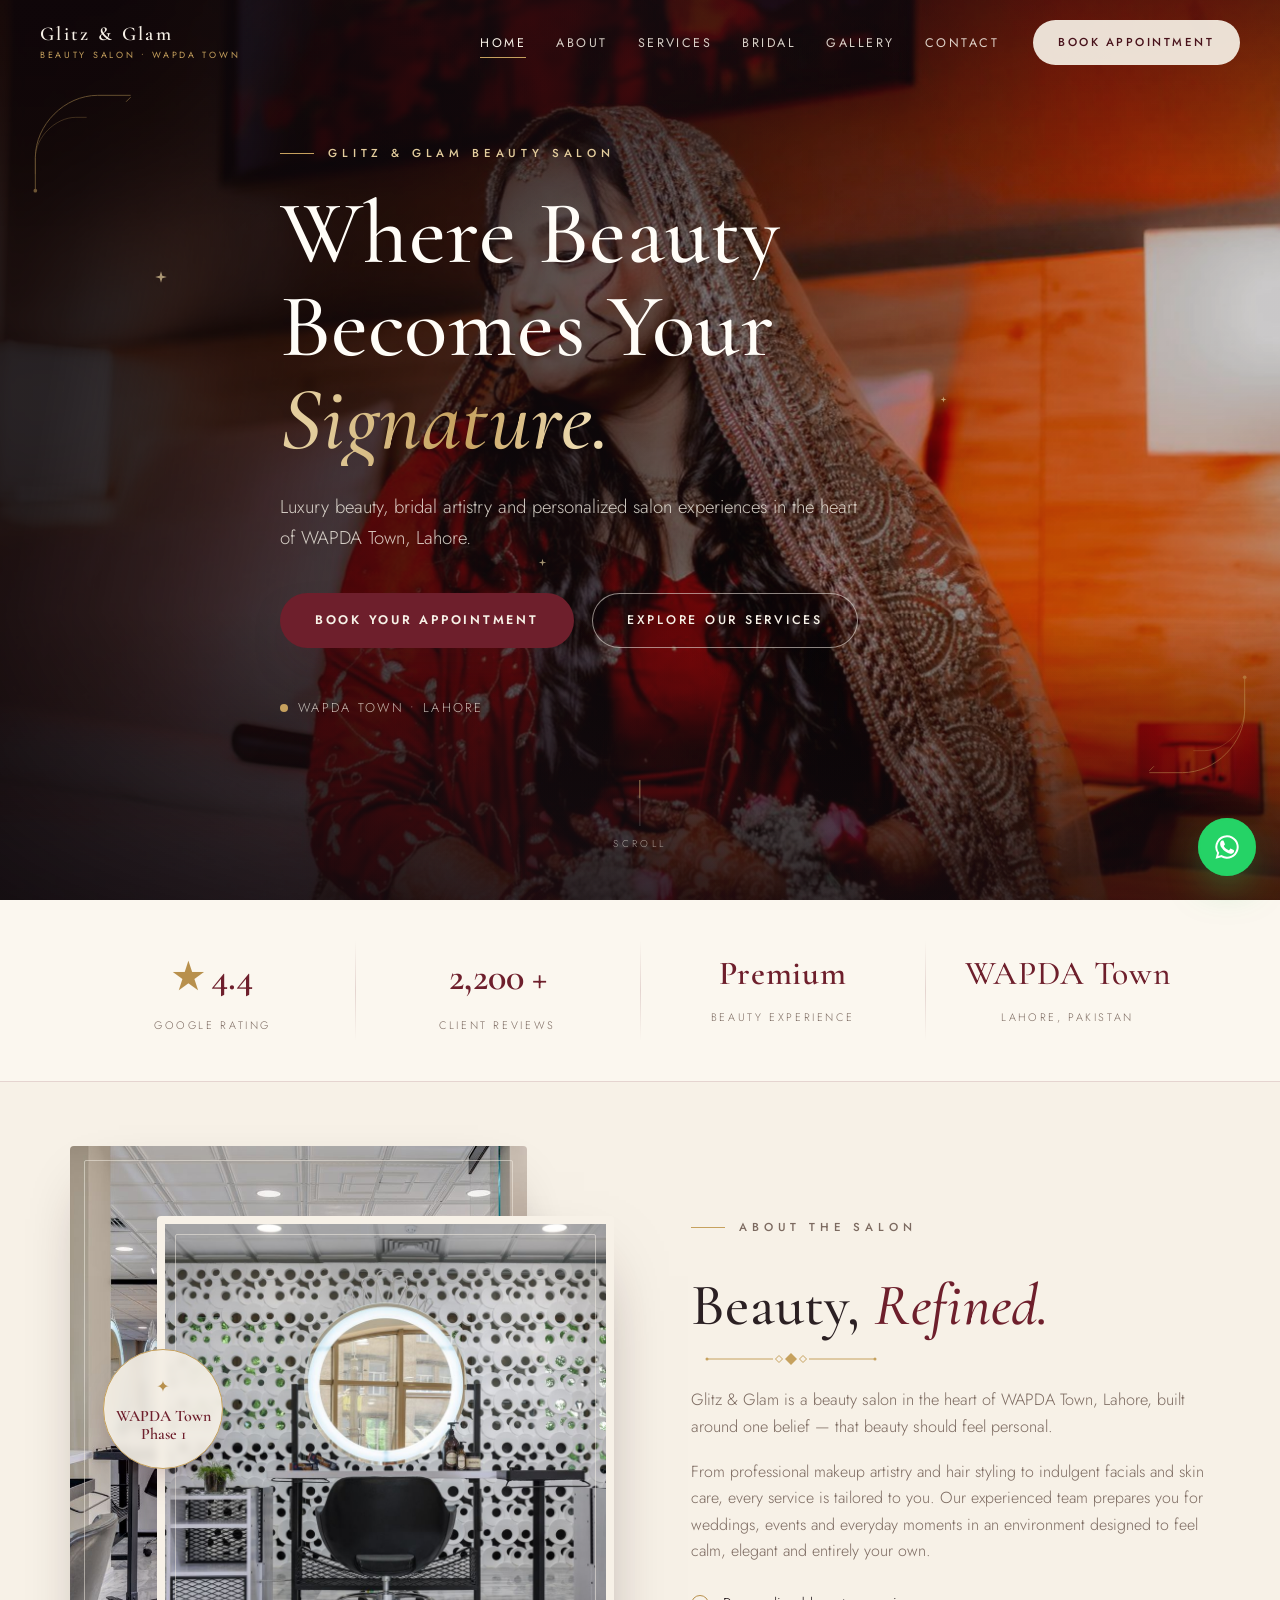
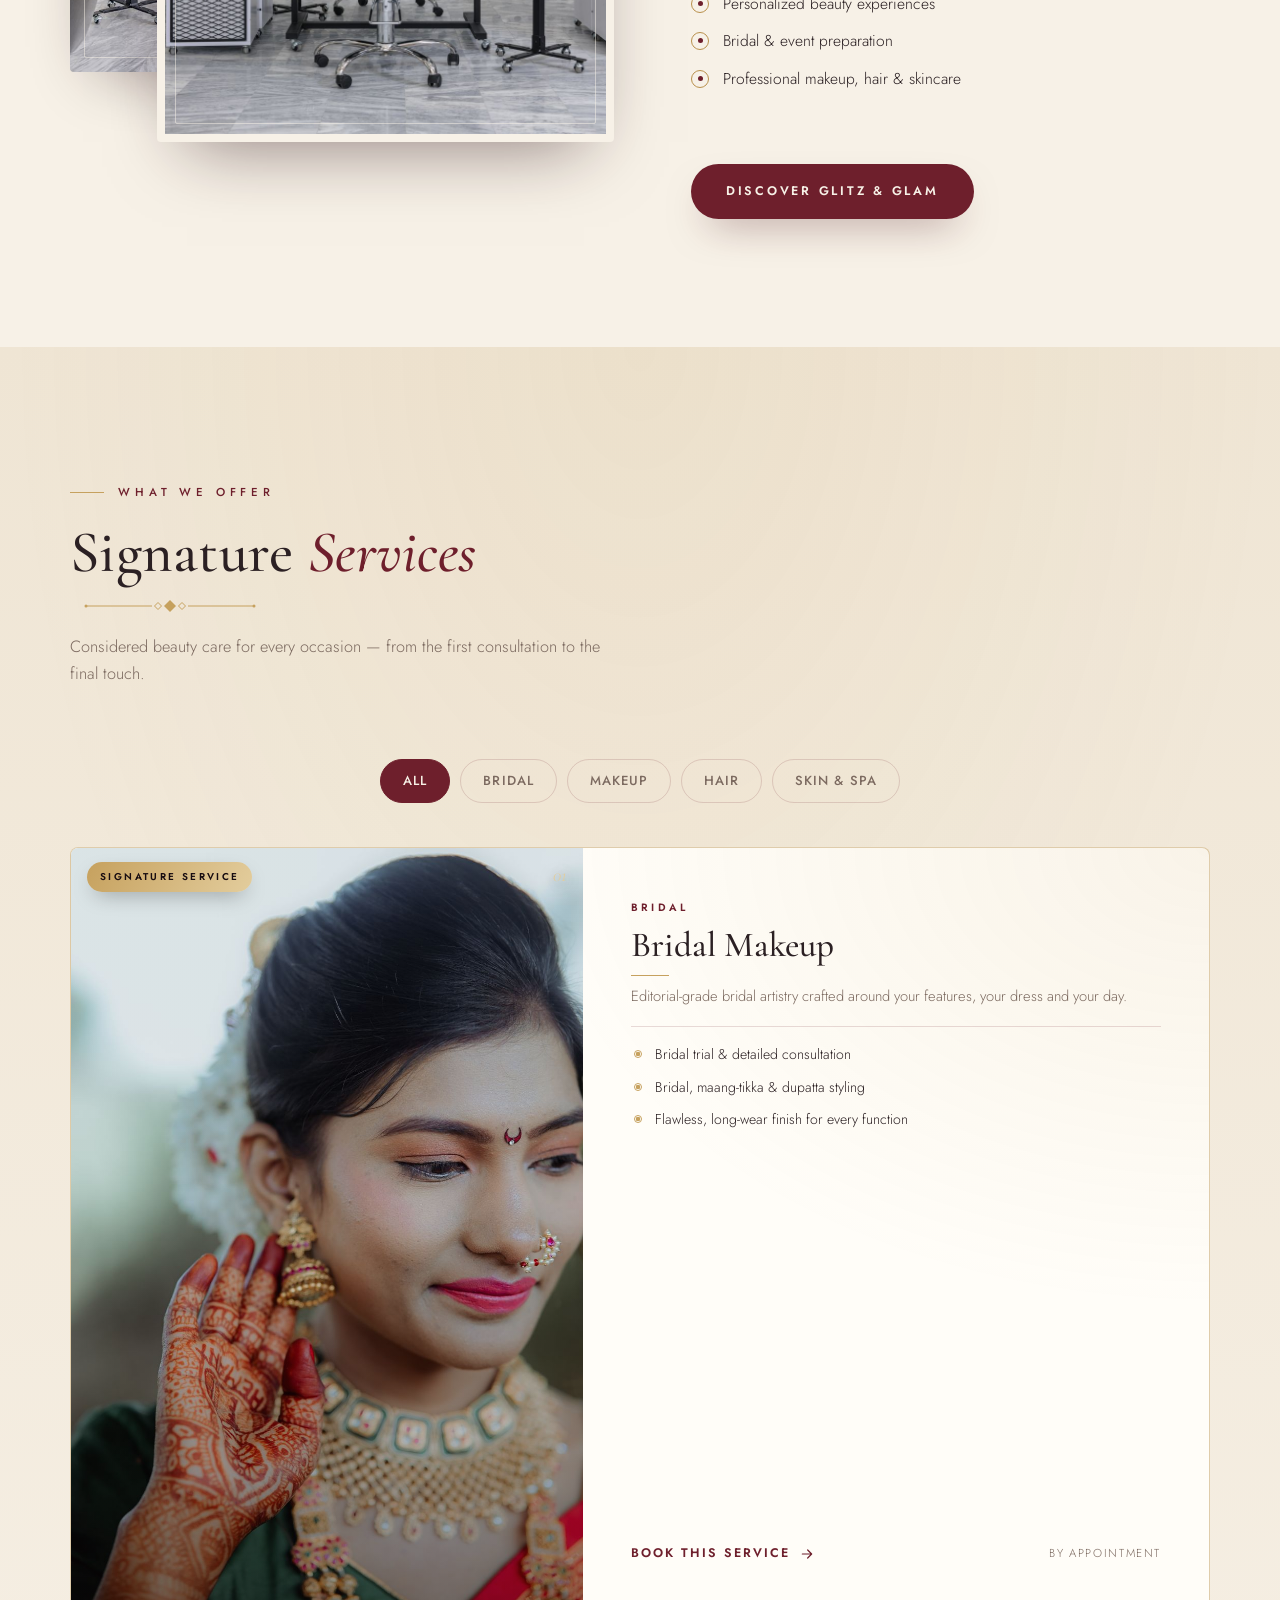
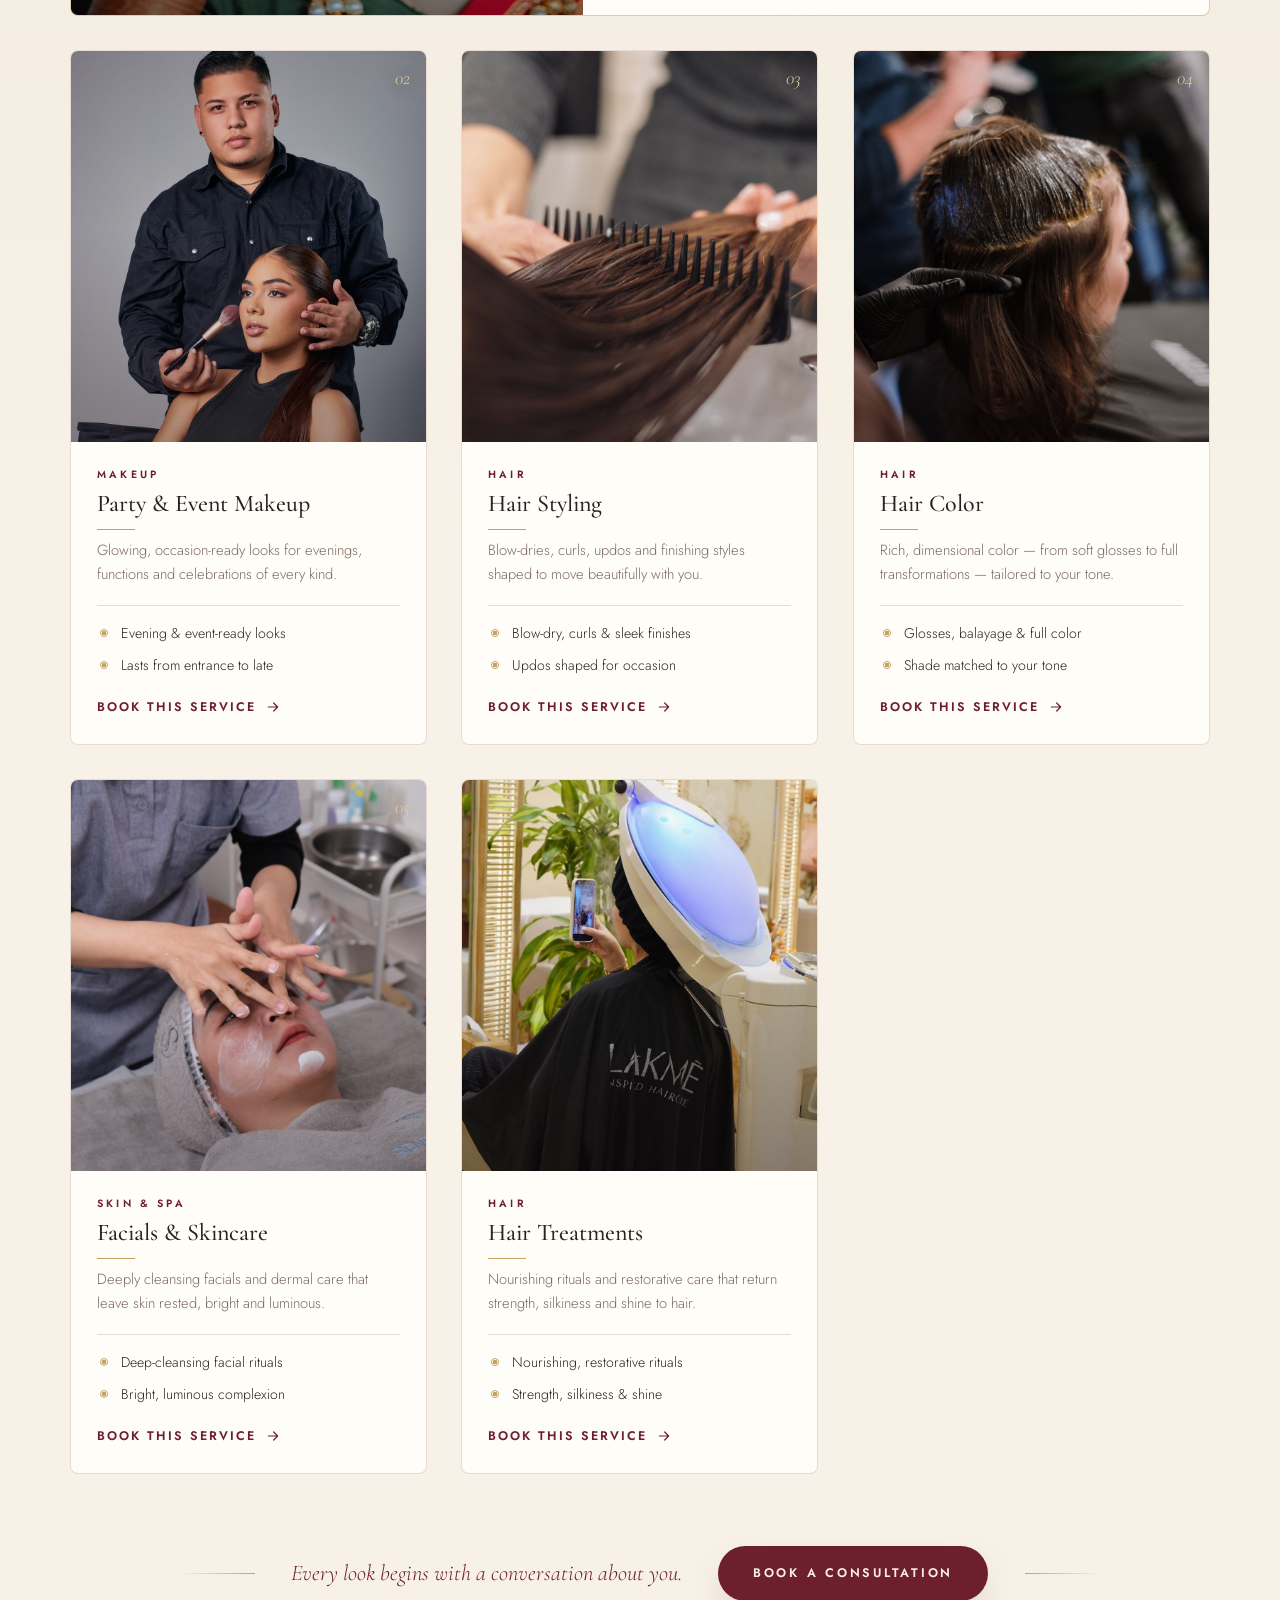
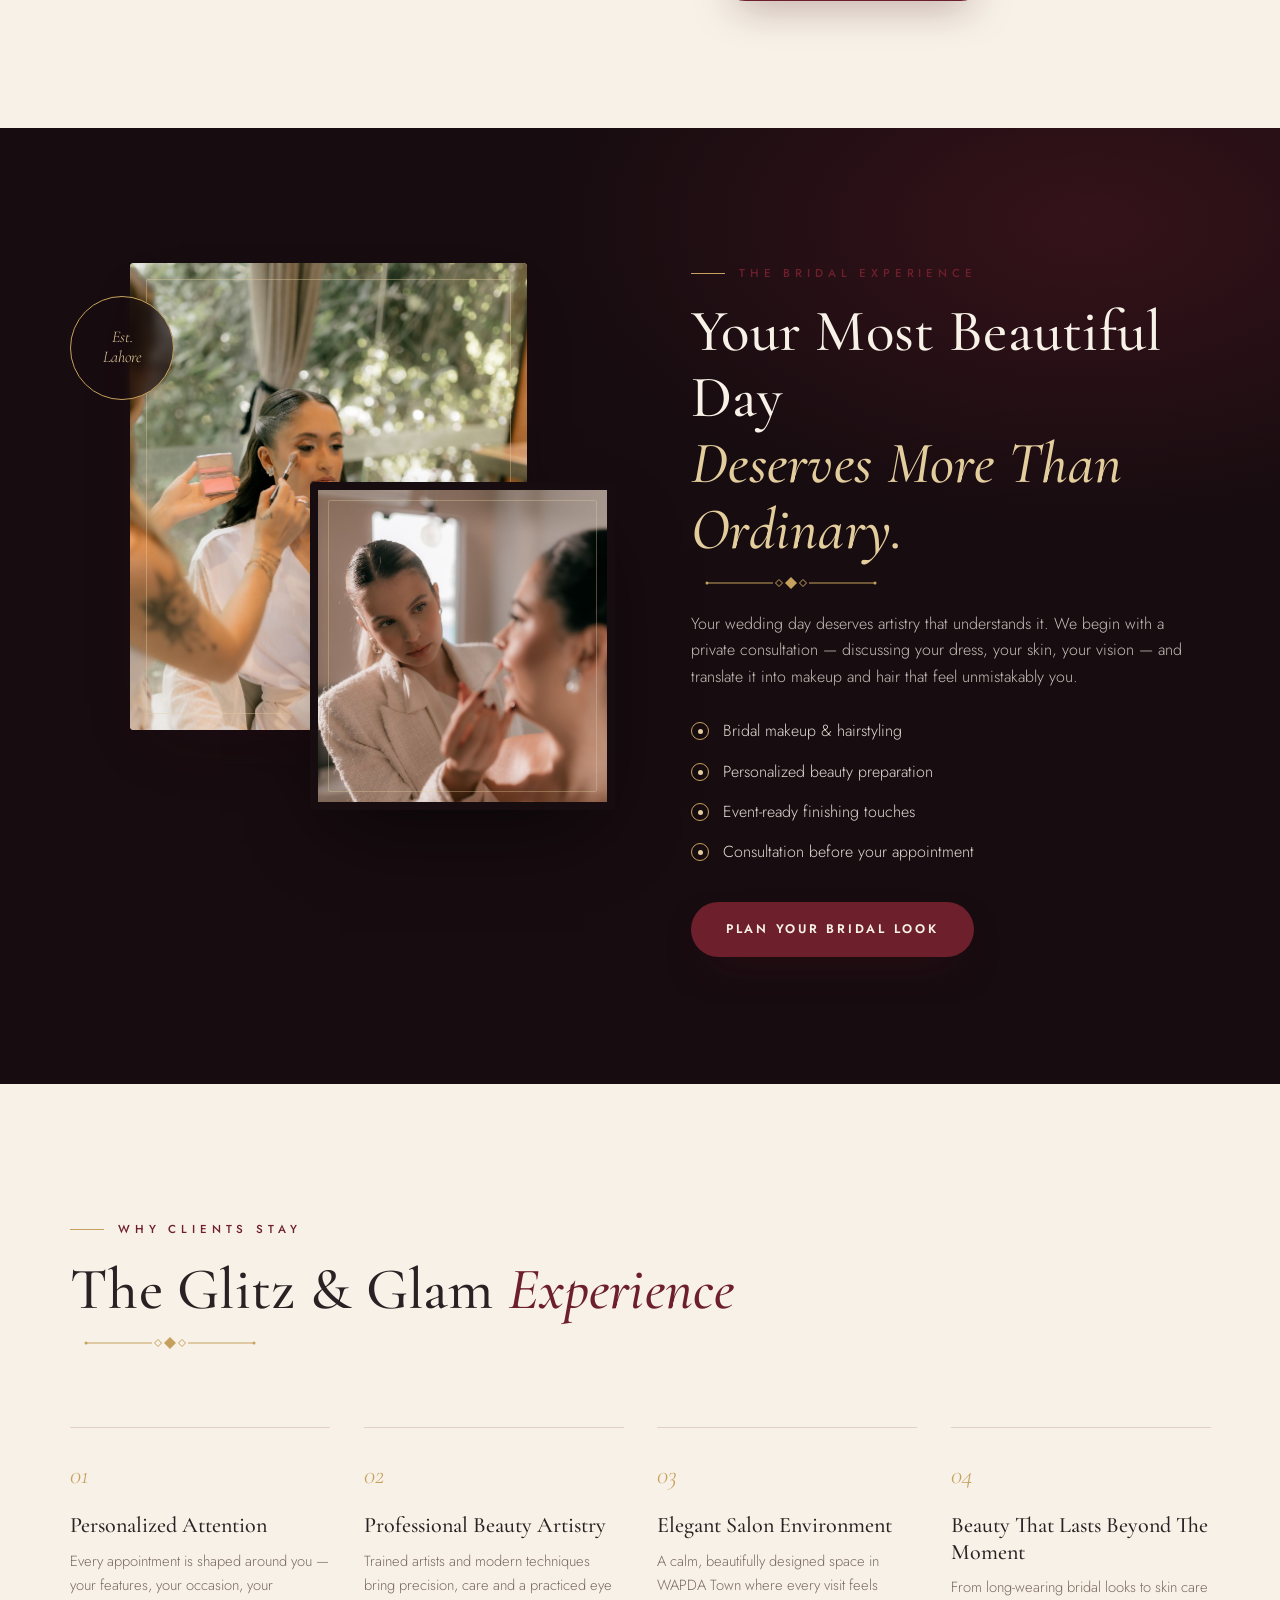
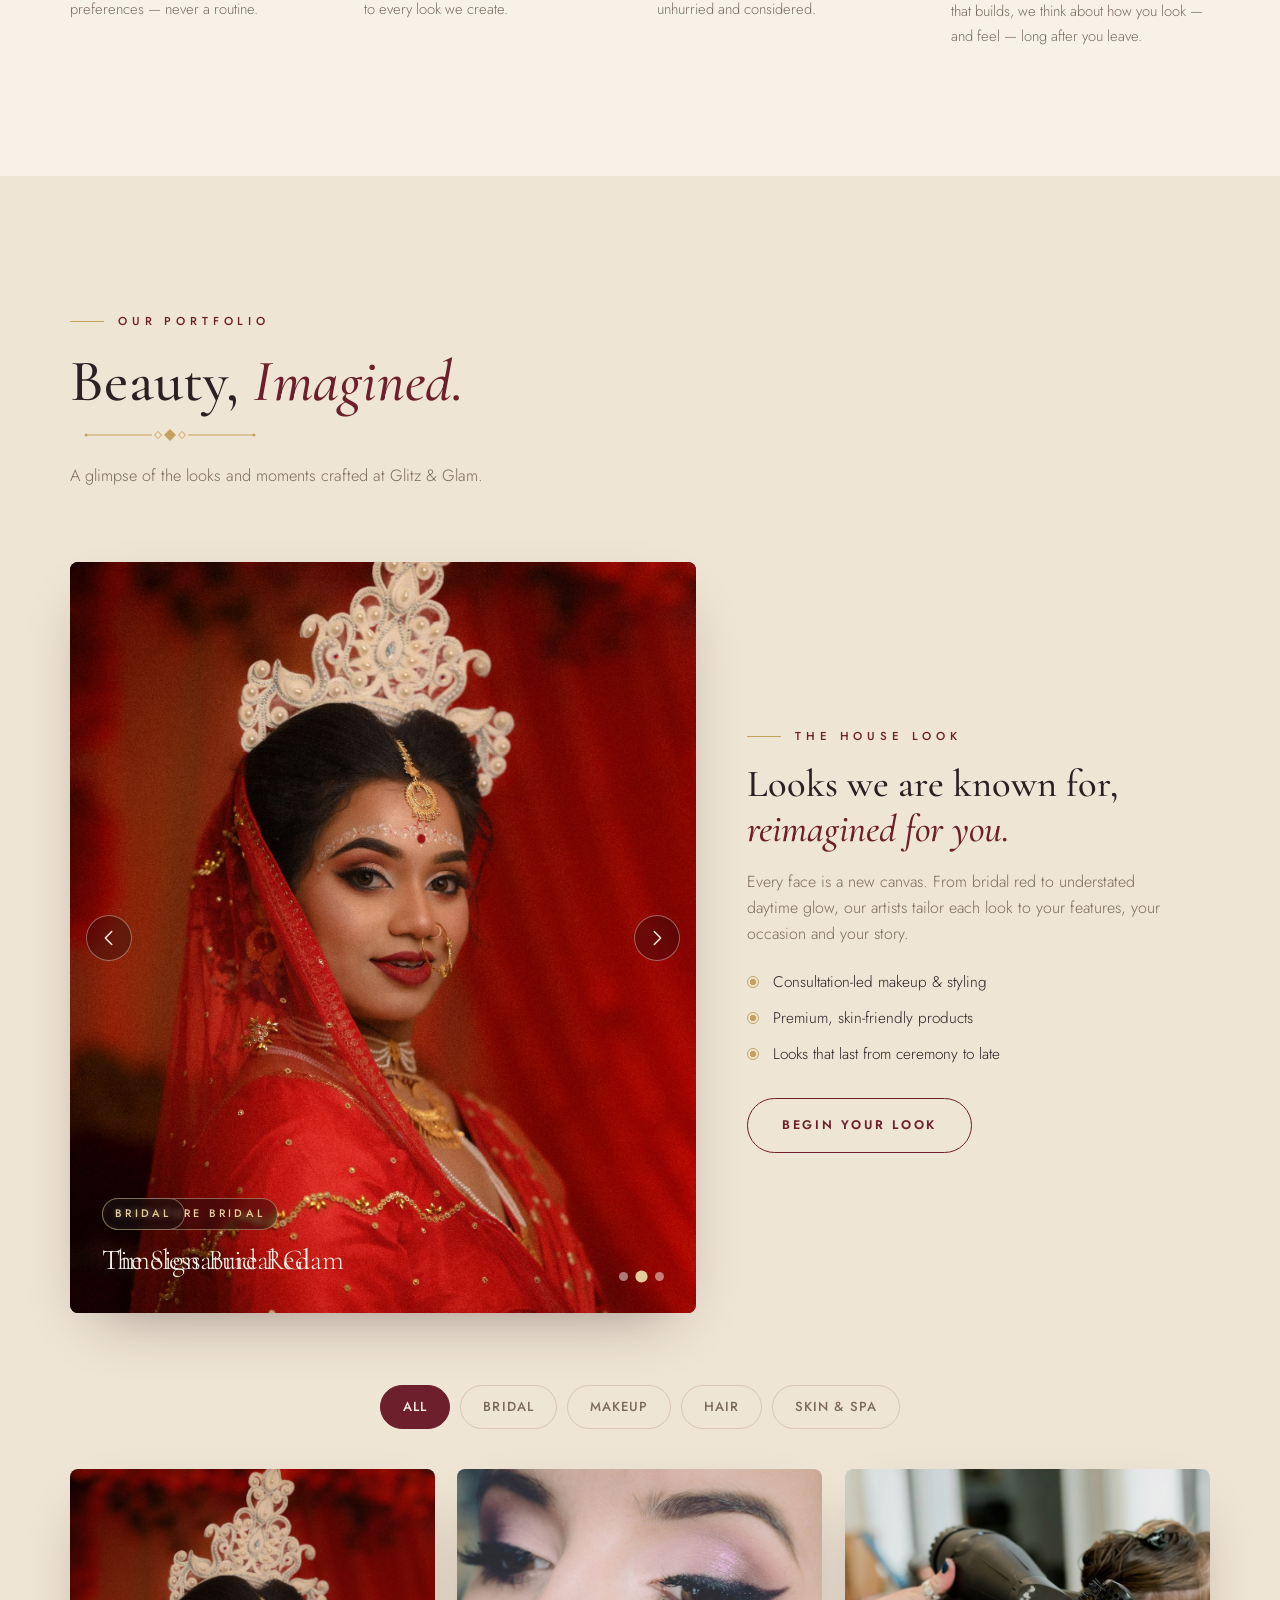
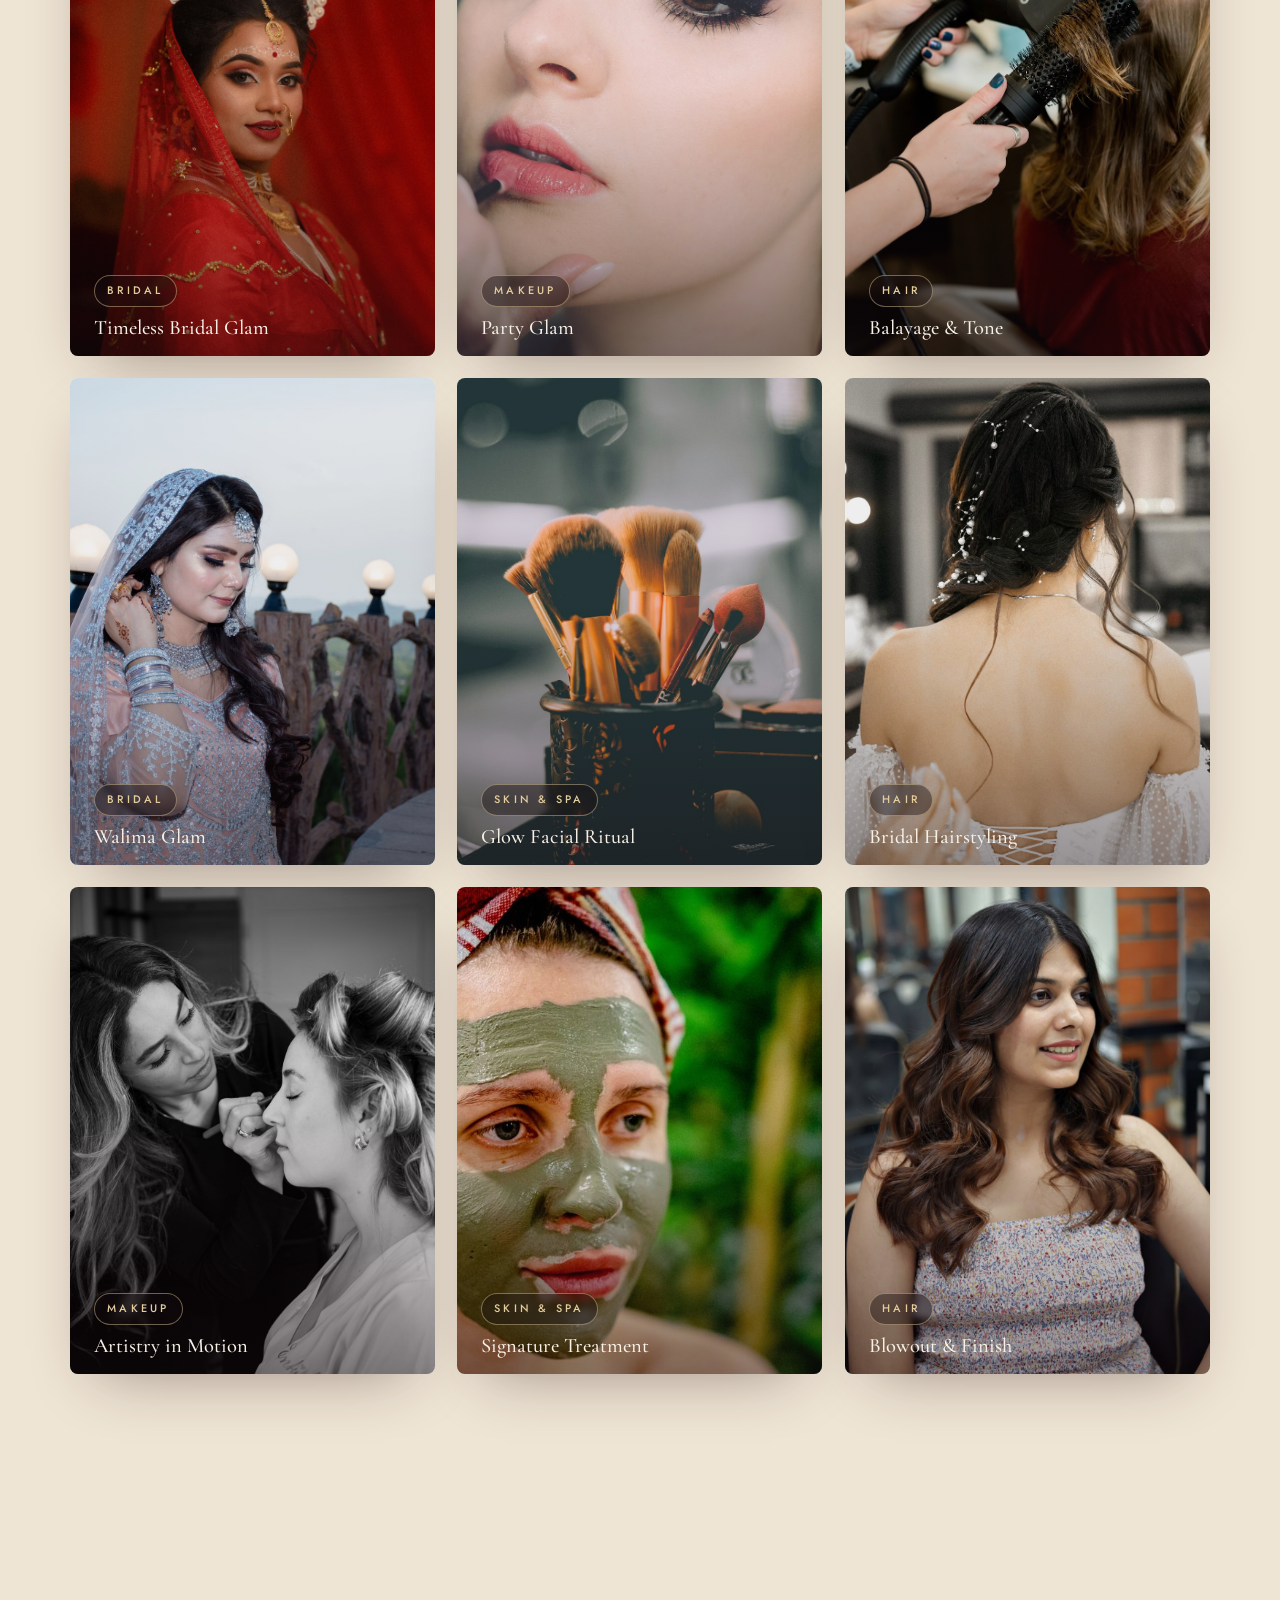
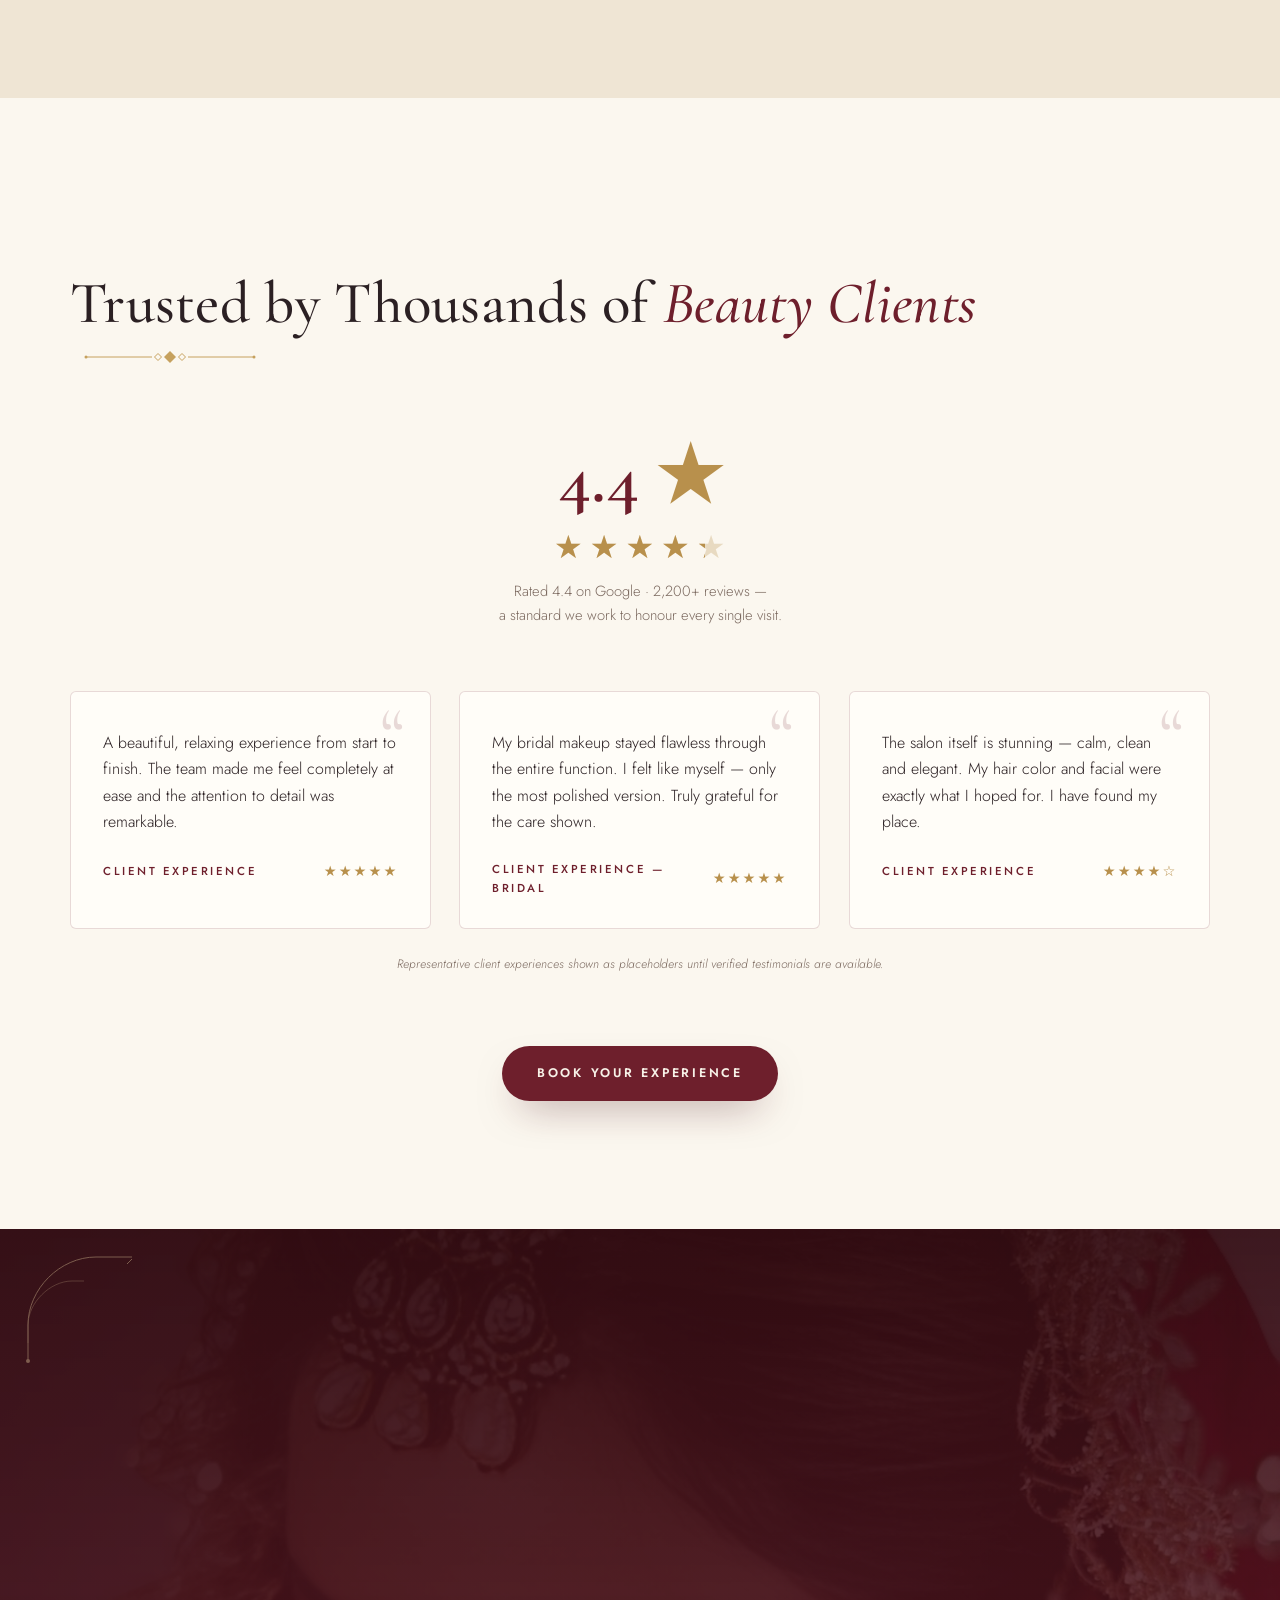
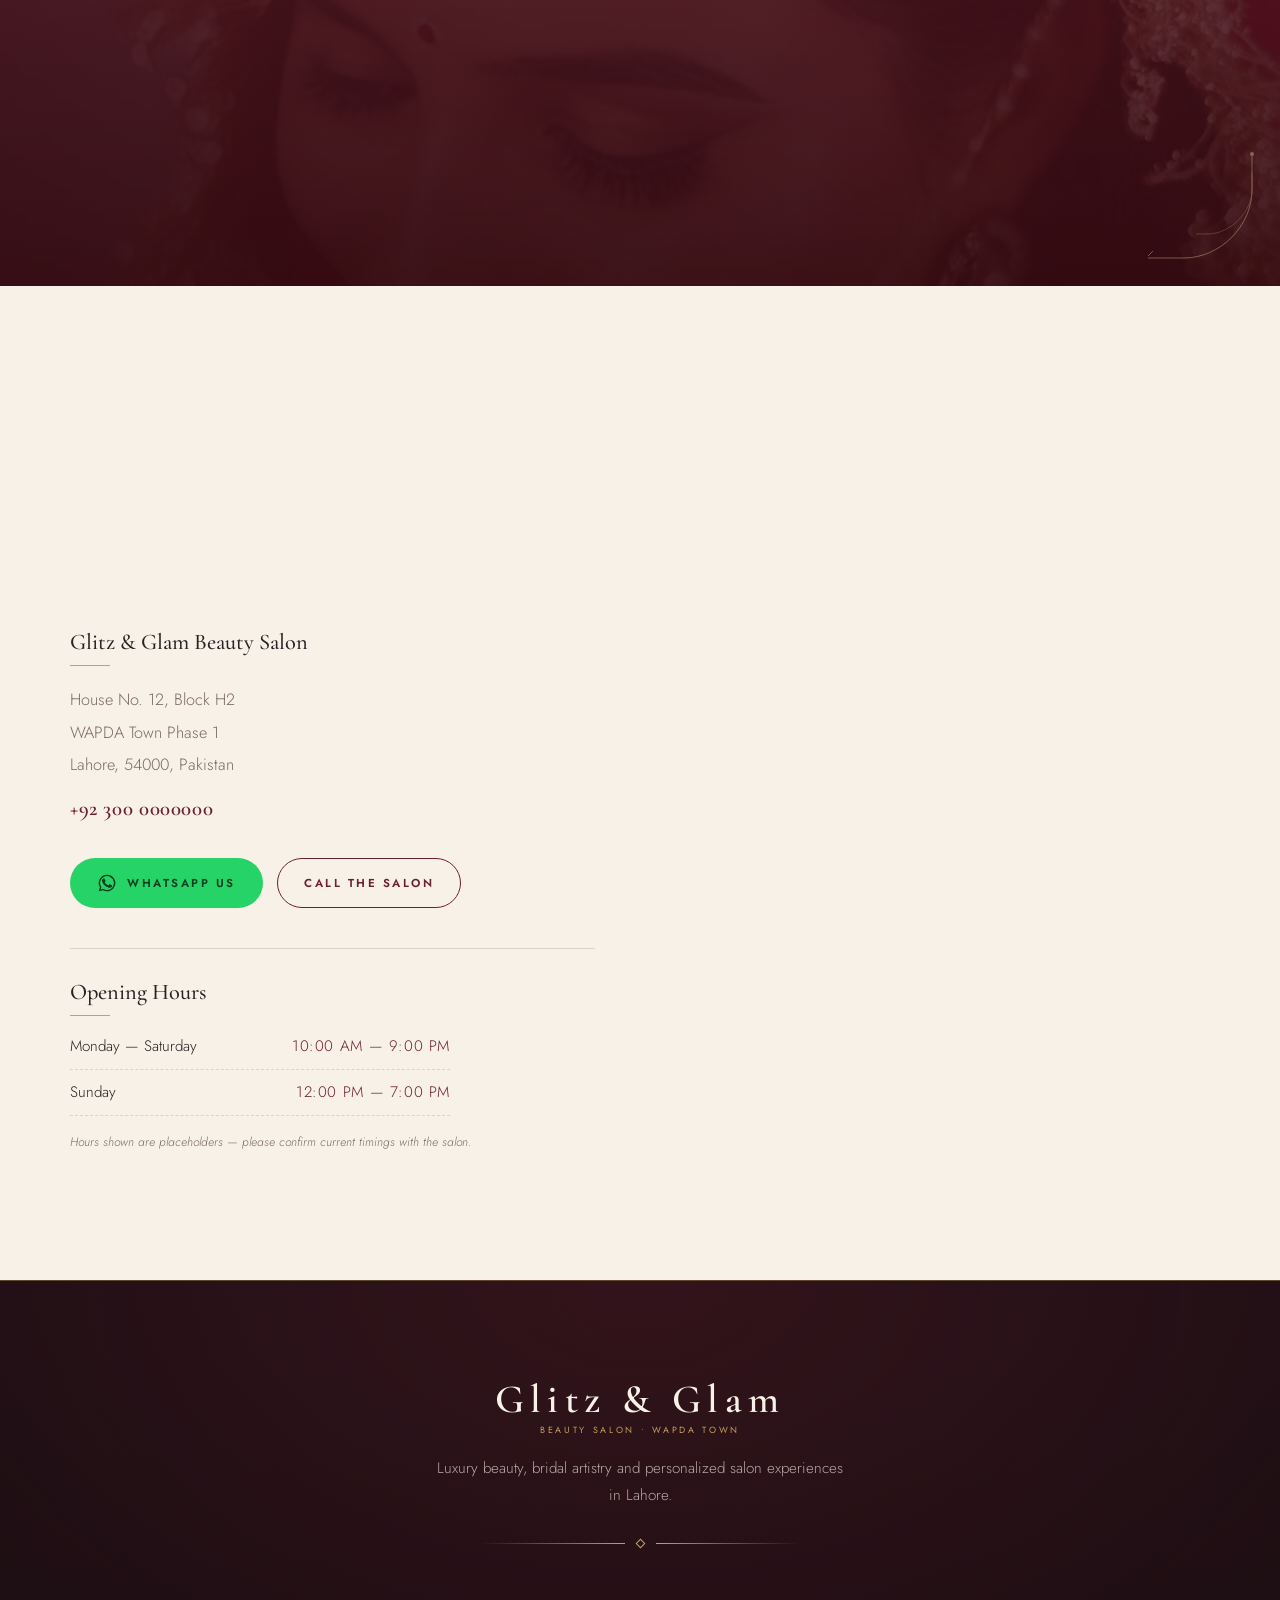
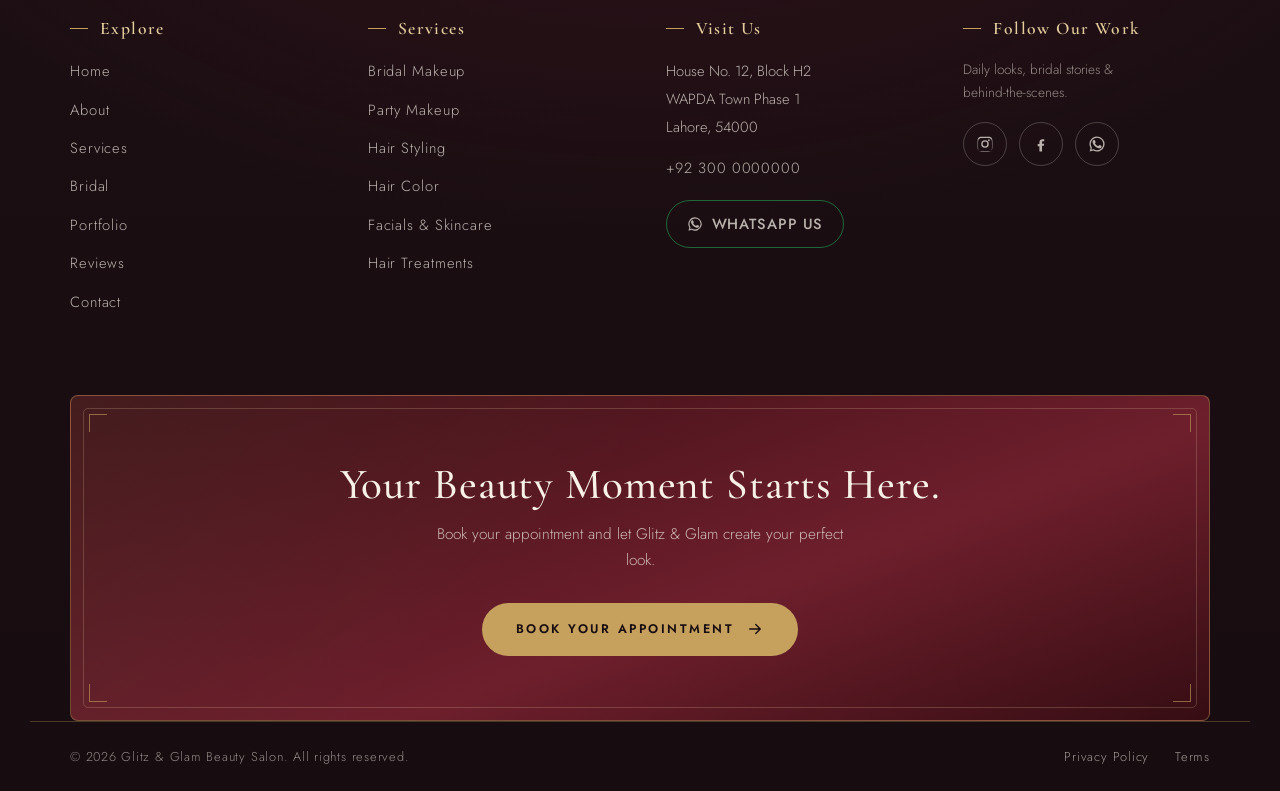
==== commit d107e694: "Add decorative SVG graphics: section-title ornament dividers, hero/appointment corner filigree and s" ====
--- a/index.html
+++ b/index.html
@@ -99,6 +99,22 @@
       </div>
       <div class="hero-scrim" aria-hidden="true"></div>
 
+      <svg class="hero-orn hero-orn--tl" viewBox="0 0 120 120" fill="none" aria-hidden="true">
+        <path d="M8 112V76C8 40 40 8 76 8h36" stroke="currentColor" stroke-width="1"/>
+        <path d="M8 94V76C8 54 30 32 52 32h12" stroke="currentColor" stroke-width="1" opacity="0.55"/>
+        <path d="M112 10l-5 5" stroke="currentColor" stroke-width="1"/>
+        <circle cx="8" cy="112" r="2" fill="currentColor"/>
+      </svg>
+      <svg class="hero-orn hero-orn--br" viewBox="0 0 120 120" fill="none" aria-hidden="true">
+        <path d="M8 112V76C8 40 40 8 76 8h36" stroke="currentColor" stroke-width="1"/>
+        <path d="M8 94V76C8 54 30 32 52 32h12" stroke="currentColor" stroke-width="1" opacity="0.55"/>
+        <path d="M112 10l-5 5" stroke="currentColor" stroke-width="1"/>
+        <circle cx="8" cy="112" r="2" fill="currentColor"/>
+      </svg>
+      <svg class="hero-sparkle hero-sparkle--1" viewBox="0 0 24 24" aria-hidden="true"><path d="M12 2l2.2 7.8L22 12l-7.8 2.2L12 22l-2.2-7.8L2 12l7.8-2.2z" fill="currentColor"/></svg>
+      <svg class="hero-sparkle hero-sparkle--2" viewBox="0 0 24 24" aria-hidden="true"><path d="M12 2l2.2 7.8L22 12l-7.8 2.2L12 22l-2.2-7.8L2 12l7.8-2.2z" fill="currentColor"/></svg>
+      <svg class="hero-sparkle hero-sparkle--3" viewBox="0 0 24 24" aria-hidden="true"><path d="M12 2l2.2 7.8L22 12l-7.8 2.2L12 22l-2.2-7.8L2 12l7.8-2.2z" fill="currentColor"/></svg>
+
       <div class="hero-content container">
         <p class="eyebrow hero-eyebrow reveal-up" data-delay="0">Glitz&nbsp;&amp;&nbsp;Glam Beauty Salon</p>
         <h1 class="hero-title">
@@ -164,6 +180,17 @@
         <div class="about-copy">
           <p class="eyebrow reveal-up">About the Salon</p>
           <h2 class="section-title reveal-up" data-delay="1">Beauty, <em>Refined.</em></h2>
+          <svg class="orn-divider reveal-up" data-delay="2" viewBox="0 0 200 24" fill="none" aria-hidden="true">
+            <g stroke="currentColor" stroke-width="1">
+              <path d="M16 12h66"/>
+              <path d="M118 12h66"/>
+              <path d="M88 8.5l3.5 3.5-3.5 3.5-3.5-3.5z"/>
+              <path d="M112 8.5l3.5 3.5-3.5 3.5-3.5-3.5z"/>
+              <circle cx="16" cy="12" r="1.5" fill="currentColor" stroke="none"/>
+              <circle cx="184" cy="12" r="1.5" fill="currentColor" stroke="none"/>
+            </g>
+            <path d="M100 6l6 6-6 6-6-6z" fill="currentColor" stroke="none"/>
+          </svg>
           <p class="section-intro reveal-up" data-delay="2">
             Glitz &amp; Glam is a beauty salon in the heart of WAPDA Town, Lahore, built around one belief — that beauty should feel personal.
           </p>
@@ -189,6 +216,17 @@
         <header class="section-head">
           <p class="eyebrow reveal-up">What We Offer</p>
           <h2 class="section-title reveal-up" data-delay="1">Signature <em>Services</em></h2>
+          <svg class="orn-divider reveal-up" data-delay="2" viewBox="0 0 200 24" fill="none" aria-hidden="true">
+            <g stroke="currentColor" stroke-width="1">
+              <path d="M16 12h66"/>
+              <path d="M118 12h66"/>
+              <path d="M88 8.5l3.5 3.5-3.5 3.5-3.5-3.5z"/>
+              <path d="M112 8.5l3.5 3.5-3.5 3.5-3.5-3.5z"/>
+              <circle cx="16" cy="12" r="1.5" fill="currentColor" stroke="none"/>
+              <circle cx="184" cy="12" r="1.5" fill="currentColor" stroke="none"/>
+            </g>
+            <path d="M100 6l6 6-6 6-6-6z" fill="currentColor" stroke="none"/>
+          </svg>
           <p class="section-intro reveal-up" data-delay="2">Considered beauty care for every occasion — from the first consultation to the final touch.</p>
         </header>
 
@@ -360,6 +398,17 @@
           <h2 class="section-title reveal-up" data-delay="1">
             Your Most Beautiful Day<br /><em>Deserves More Than Ordinary.</em>
           </h2>
+          <svg class="orn-divider reveal-up" data-delay="2" viewBox="0 0 200 24" fill="none" aria-hidden="true">
+            <g stroke="currentColor" stroke-width="1">
+              <path d="M16 12h66"/>
+              <path d="M118 12h66"/>
+              <path d="M88 8.5l3.5 3.5-3.5 3.5-3.5-3.5z"/>
+              <path d="M112 8.5l3.5 3.5-3.5 3.5-3.5-3.5z"/>
+              <circle cx="16" cy="12" r="1.5" fill="currentColor" stroke="none"/>
+              <circle cx="184" cy="12" r="1.5" fill="currentColor" stroke="none"/>
+            </g>
+            <path d="M100 6l6 6-6 6-6-6z" fill="currentColor" stroke="none"/>
+          </svg>
           <p class="reveal-up" data-delay="2">
             Your wedding day deserves artistry that understands it. We begin with a private consultation — discussing your dress, your skin, your vision — and translate it into makeup and hair that feel unmistakably you.
           </p>
@@ -382,6 +431,17 @@
         <header class="section-head">
           <p class="eyebrow reveal-up">Why Clients Stay</p>
           <h2 class="section-title reveal-up" data-delay="1">The Glitz &amp; Glam <em>Experience</em></h2>
+          <svg class="orn-divider reveal-up" data-delay="2" viewBox="0 0 200 24" fill="none" aria-hidden="true">
+            <g stroke="currentColor" stroke-width="1">
+              <path d="M16 12h66"/>
+              <path d="M118 12h66"/>
+              <path d="M88 8.5l3.5 3.5-3.5 3.5-3.5-3.5z"/>
+              <path d="M112 8.5l3.5 3.5-3.5 3.5-3.5-3.5z"/>
+              <circle cx="16" cy="12" r="1.5" fill="currentColor" stroke="none"/>
+              <circle cx="184" cy="12" r="1.5" fill="currentColor" stroke="none"/>
+            </g>
+            <path d="M100 6l6 6-6 6-6-6z" fill="currentColor" stroke="none"/>
+          </svg>
         </header>
 
         <div class="exp-grid">
@@ -415,6 +475,17 @@
         <header class="section-head">
           <p class="eyebrow reveal-up">Our Portfolio</p>
           <h2 class="section-title reveal-up" data-delay="1">Beauty, <em>Imagined.</em></h2>
+          <svg class="orn-divider reveal-up" data-delay="2" viewBox="0 0 200 24" fill="none" aria-hidden="true">
+            <g stroke="currentColor" stroke-width="1">
+              <path d="M16 12h66"/>
+              <path d="M118 12h66"/>
+              <path d="M88 8.5l3.5 3.5-3.5 3.5-3.5-3.5z"/>
+              <path d="M112 8.5l3.5 3.5-3.5 3.5-3.5-3.5z"/>
+              <circle cx="16" cy="12" r="1.5" fill="currentColor" stroke="none"/>
+              <circle cx="184" cy="12" r="1.5" fill="currentColor" stroke="none"/>
+            </g>
+            <path d="M100 6l6 6-6 6-6-6z" fill="currentColor" stroke="none"/>
+          </svg>
           <p class="section-intro reveal-up" data-delay="2">A glimpse of the looks and moments crafted at Glitz &amp; Glam.</p>
         </header>
       </div>
@@ -607,6 +678,17 @@
         <header class="section-head">
           <p class="eyebrow reveal-up">Client Love</p>
           <h2 class="section-title reveal-up" data-delay="1">Trusted by Thousands of <em>Beauty Clients</em></h2>
+          <svg class="orn-divider reveal-up" data-delay="2" viewBox="0 0 200 24" fill="none" aria-hidden="true">
+            <g stroke="currentColor" stroke-width="1">
+              <path d="M16 12h66"/>
+              <path d="M118 12h66"/>
+              <path d="M88 8.5l3.5 3.5-3.5 3.5-3.5-3.5z"/>
+              <path d="M112 8.5l3.5 3.5-3.5 3.5-3.5-3.5z"/>
+              <circle cx="16" cy="12" r="1.5" fill="currentColor" stroke="none"/>
+              <circle cx="184" cy="12" r="1.5" fill="currentColor" stroke="none"/>
+            </g>
+            <path d="M100 6l6 6-6 6-6-6z" fill="currentColor" stroke="none"/>
+          </svg>
         </header>
 
         <div class="reviews-summary reveal" data-delay="2">
@@ -656,9 +738,32 @@
         <img src="assets/img/cta-bg.jpg" alt="" />
       </div>
       <div class="appointment-scrim" aria-hidden="true"></div>
+      <svg class="appointment-orn appointment-orn--tl" viewBox="0 0 120 120" fill="none" aria-hidden="true">
+        <path d="M8 112V76C8 40 40 8 76 8h36" stroke="currentColor" stroke-width="1"/>
+        <path d="M8 94V76C8 54 30 32 52 32h12" stroke="currentColor" stroke-width="1" opacity="0.55"/>
+        <path d="M112 10l-5 5" stroke="currentColor" stroke-width="1"/>
+        <circle cx="8" cy="112" r="2" fill="currentColor"/>
+      </svg>
+      <svg class="appointment-orn appointment-orn--br" viewBox="0 0 120 120" fill="none" aria-hidden="true">
+        <path d="M8 112V76C8 40 40 8 76 8h36" stroke="currentColor" stroke-width="1"/>
+        <path d="M8 94V76C8 54 30 32 52 32h12" stroke="currentColor" stroke-width="1" opacity="0.55"/>
+        <path d="M112 10l-5 5" stroke="currentColor" stroke-width="1"/>
+        <circle cx="8" cy="112" r="2" fill="currentColor"/>
+      </svg>
       <div class="container appointment-inner">
         <p class="eyebrow eyebrow--light reveal-up">Reserve Your Visit</p>
         <h2 class="section-title section-title--light reveal-up" data-delay="1">Ready for Your Next<br /><em>Beauty Moment?</em></h2>
+        <svg class="orn-divider orn-divider--light orn-divider--center reveal-up" data-delay="2" viewBox="0 0 200 24" fill="none" aria-hidden="true">
+          <g stroke="currentColor" stroke-width="1">
+            <path d="M16 12h66"/>
+            <path d="M118 12h66"/>
+            <path d="M88 8.5l3.5 3.5-3.5 3.5-3.5-3.5z"/>
+            <path d="M112 8.5l3.5 3.5-3.5 3.5-3.5-3.5z"/>
+            <circle cx="16" cy="12" r="1.5" fill="currentColor" stroke="none"/>
+            <circle cx="184" cy="12" r="1.5" fill="currentColor" stroke="none"/>
+          </g>
+          <path d="M100 6l6 6-6 6-6-6z" fill="currentColor" stroke="none"/>
+        </svg>
         <p class="appointment-sub reveal-up" data-delay="2">Reserve your appointment at Glitz &amp; Glam Beauty Salon.</p>
         <div class="appointment-actions reveal-up" data-delay="3">
           <a href="https://wa.me/923000000000?text=Hello%20Glitz%20%26%20Glam%2C%20I%20would%20like%20to%20book%20an%20appointment." class="btn btn-whatsapp" data-wa target="_blank" rel="noopener">
@@ -676,6 +781,17 @@
         <header class="section-head">
           <p class="eyebrow reveal-up">Visit Us</p>
           <h2 class="section-title reveal-up" data-delay="1">Find Us in <em>WAPDA Town</em></h2>
+          <svg class="orn-divider reveal-up" data-delay="2" viewBox="0 0 200 24" fill="none" aria-hidden="true">
+            <g stroke="currentColor" stroke-width="1">
+              <path d="M16 12h66"/>
+              <path d="M118 12h66"/>
+              <path d="M88 8.5l3.5 3.5-3.5 3.5-3.5-3.5z"/>
+              <path d="M112 8.5l3.5 3.5-3.5 3.5-3.5-3.5z"/>
+              <circle cx="16" cy="12" r="1.5" fill="currentColor" stroke="none"/>
+              <circle cx="184" cy="12" r="1.5" fill="currentColor" stroke="none"/>
+            </g>
+            <path d="M100 6l6 6-6 6-6-6z" fill="currentColor" stroke="none"/>
+          </svg>
         </header>
 
         <div class="location-grid">
--- a/css/styles.css
+++ b/css/styles.css
@@ -274,7 +274,7 @@
     linear-gradient(to bottom, rgba(24, 12, 17, 0.5) 0%, rgba(24, 12, 17, 0) 26%);
 }
 
-.hero-content { max-width: 800px; padding-top: 40px; padding-bottom: 84px; }
+.hero-content { max-width: 800px; padding-top: 40px; padding-bottom: 84px; position: relative; z-index: 3; }
 .hero-eyebrow { color: var(--champagne-l); }
 .hero-eyebrow::before { background: var(--champagne); }
 
@@ -954,7 +954,8 @@
 }
 .appointment-inner { text-align: center; display: flex; flex-direction: column; align-items: center; gap: 0; }
 .appointment .eyebrow::before { background: var(--champagne); }
-.appointment-sub { color: rgba(247, 241, 231, 0.78); font-size: 1.05rem; margin-top: -6px; }
+.appointment-sub { color: rgba(247, 241, 231, 0.78); font-size: 1.05rem; margin-top: 4px; }
+.appointment-inner .orn-divider { margin-bottom: 6px; }
 .appointment-actions { margin-top: 40px; display: flex; flex-wrap: wrap; justify-content: center; gap: 18px; }
 
 /* ============================================================
@@ -1231,6 +1232,106 @@
   transform: translateY(-50%) rotate(45deg);
 }
 .wa-float:hover .wa-tooltip { opacity: 1; transform: translate(0, -50%); }
+
+/* ============================================================
+   DECORATIVE GRAPHICS
+   ============================================================ */
+
+/* --- Section title ornament divider --- */
+.orn-divider {
+  display: block;
+  width: 200px;
+  height: 24px;
+  margin: -8px 0 16px;
+  color: var(--champagne);
+}
+.orn-divider--light { color: var(--champagne-l); }
+.orn-divider--center { margin-inline: auto; }
+.section-title + .orn-divider { margin-top: -14px; }
+
+/* --- Hero corner filigree --- */
+.hero-orn {
+  position: absolute;
+  z-index: 2;
+  width: 110px;
+  height: 110px;
+  color: var(--champagne);
+  opacity: 0.5;
+  pointer-events: none;
+}
+.hero-orn--tl { top: 88px; left: 28px; }
+.hero-orn--br { bottom: 120px; right: 28px; transform: rotate(180deg); }
+
+.hero-sparkle {
+  position: absolute;
+  z-index: 2;
+  color: var(--champagne-l);
+  opacity: 0.7;
+  animation: sparkle 3.4s var(--ease) infinite;
+}
+.hero-sparkle--1 { width: 14px; height: 14px; top: 30%; left: 12%; animation-delay: 0s; }
+.hero-sparkle--2 { width: 9px; height: 9px; top: 62%; left: 42%; animation-delay: 0.9s; }
+.hero-sparkle--3 { width: 7px; height: 7px; top: 44%; right: 26%; animation-delay: 1.8s; }
+@keyframes sparkle {
+  0%, 100% { opacity: 0.15; transform: scale(0.6) rotate(0deg); }
+  50% { opacity: 0.85; transform: scale(1) rotate(90deg); }
+}
+
+/* --- Gold corner brackets on media frames --- */
+.media-frame::before {
+  content: "";
+  position: absolute;
+  inset: 16px;
+  z-index: 2;
+  pointer-events: none;
+  background:
+    linear-gradient(var(--champagne), var(--champagne)) top left / 16px 1px,
+    linear-gradient(var(--champagne), var(--champagne)) top left / 1px 16px,
+    linear-gradient(var(--champagne), var(--champagne)) top right / 16px 1px,
+    linear-gradient(var(--champagne), var(--champagne)) top right / 1px 16px,
+    linear-gradient(var(--champagne), var(--champagne)) bottom left / 16px 1px,
+    linear-gradient(var(--champagne), var(--champagne)) bottom left / 1px 16px,
+    linear-gradient(var(--champagne), var(--champagne)) bottom right / 16px 1px,
+    linear-gradient(var(--champagne), var(--champagne)) bottom right / 1px 16px;
+  background-repeat: no-repeat;
+  opacity: 0;
+  transition: opacity 0.6s var(--ease);
+}
+.media-frame:hover::before { opacity: 1; }
+.media-frame--small::before { inset: 12px; }
+.media-frame--float::before { inset: 12px; }
+
+/* --- Footer CTA corner brackets --- */
+.footer-cta::after {
+  content: "";
+  position: absolute;
+  inset: 18px;
+  pointer-events: none;
+  background:
+    linear-gradient(var(--champagne), var(--champagne)) top left / 18px 1px,
+    linear-gradient(var(--champagne), var(--champagne)) top left / 1px 18px,
+    linear-gradient(var(--champagne), var(--champagne)) top right / 18px 1px,
+    linear-gradient(var(--champagne), var(--champagne)) top right / 1px 18px,
+    linear-gradient(var(--champagne), var(--champagne)) bottom left / 18px 1px,
+    linear-gradient(var(--champagne), var(--champagne)) bottom left / 1px 18px,
+    linear-gradient(var(--champagne), var(--champagne)) bottom right / 18px 1px,
+    linear-gradient(var(--champagne), var(--champagne)) bottom right / 1px 18px;
+  background-repeat: no-repeat;
+  opacity: 0.6;
+}
+
+/* --- Appointment corner filigree (light) --- */
+.appointment-orn {
+  position: absolute;
+  z-index: 1;
+  width: 120px;
+  height: 120px;
+  color: var(--champagne-l);
+  opacity: 0.4;
+  pointer-events: none;
+}
+.appointment-orn--tl { top: 20px; left: 20px; }
+.appointment-orn--br { bottom: 20px; right: 20px; transform: rotate(180deg); }
 
 /* ============================================================
    MOBILE MENU
@@ -1306,6 +1407,11 @@
   .hero-actions { gap: 14px; }
   .hero-content { padding-bottom: 110px; }
   .scroll-indicator { bottom: 26px; }
+  .hero-orn { width: 64px; height: 64px; opacity: 0.35; }
+  .hero-orn--tl { top: 72px; left: 16px; }
+  .hero-orn--br { bottom: 100px; right: 16px; }
+  .hero-sparkle { display: none; }
+  .appointment-orn { width: 76px; height: 76px; opacity: 0.3; }
   .about-media .media-frame { width: 100%; }
   .media-frame--small { width: 56%; }
   .bridal-media { padding: 0 0 60px 0; }
@@ -1338,4 +1444,5 @@
   .scroll-line::after { animation: none; opacity: 0.6; }
   .map-panel::before { animation: none; }
   .wa-float::after { animation: none; }
+  .hero-sparkle { animation: none; opacity: 0.6; }
 }
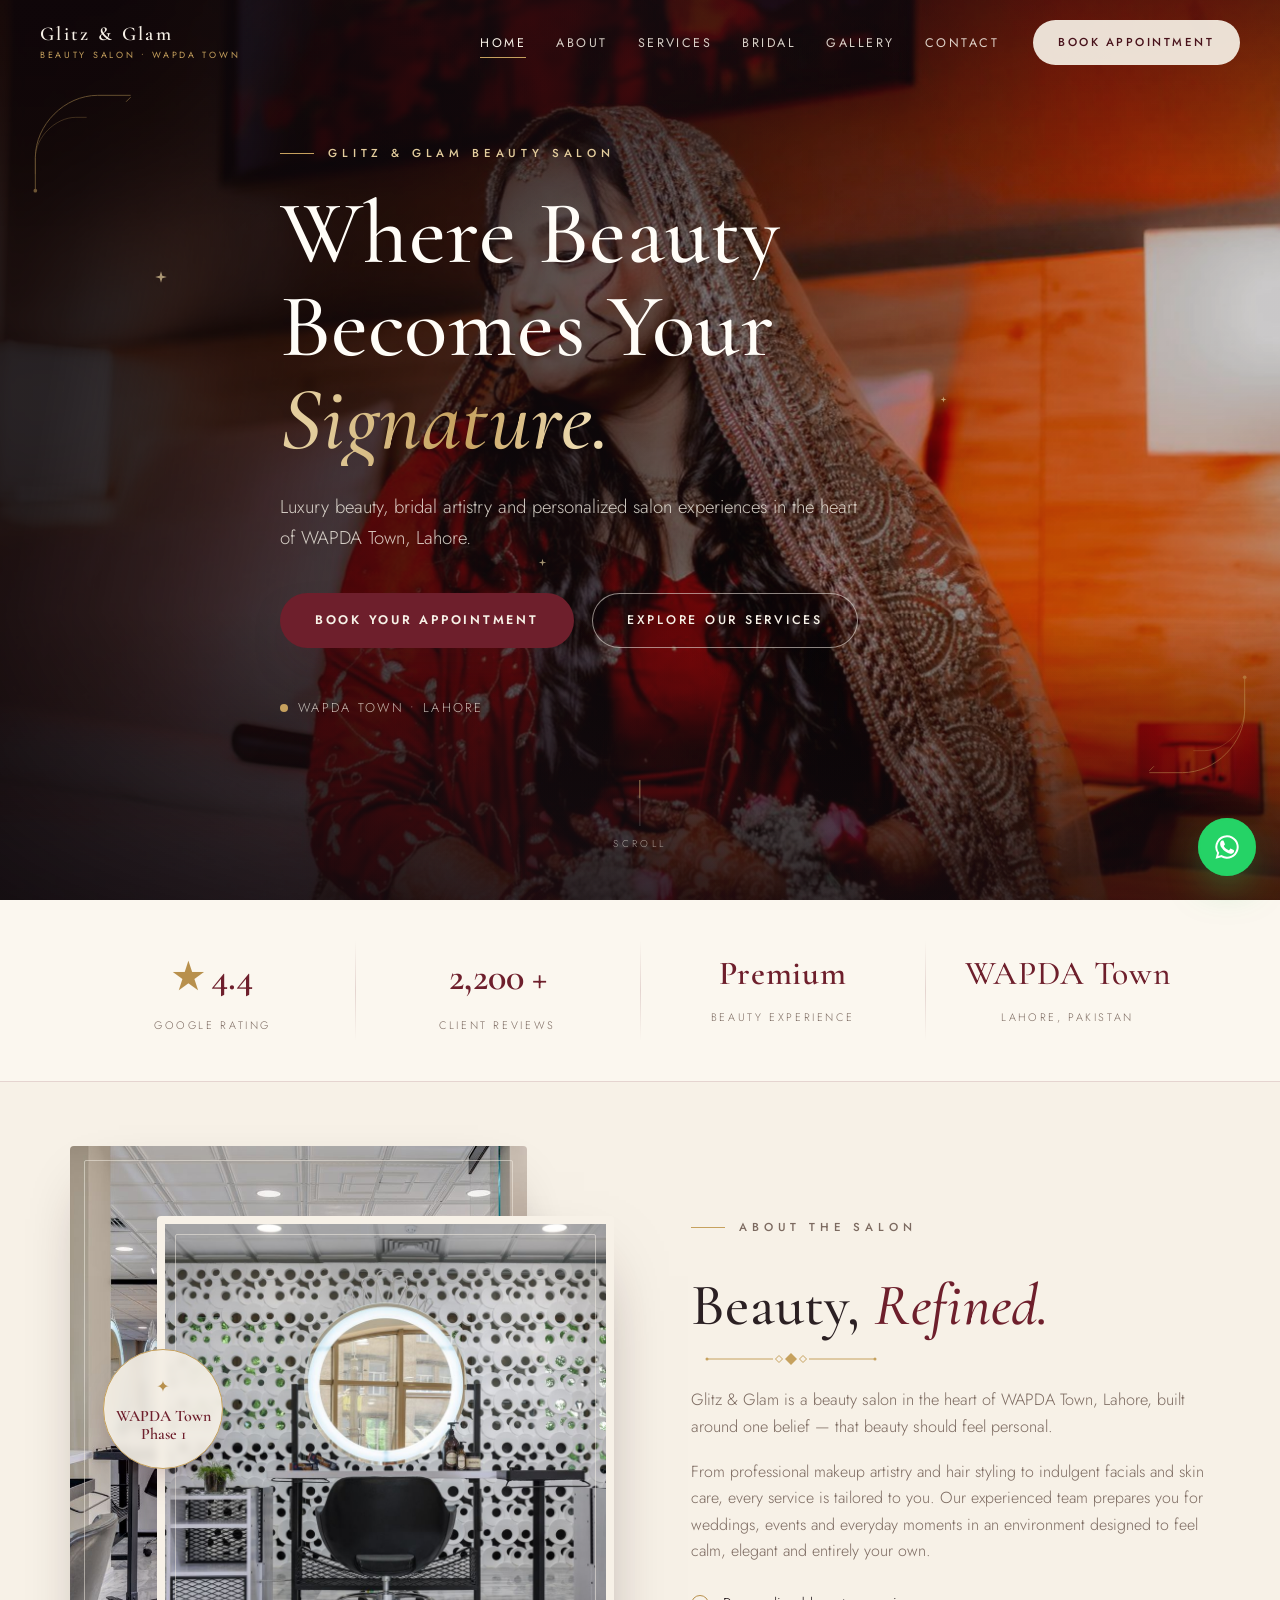
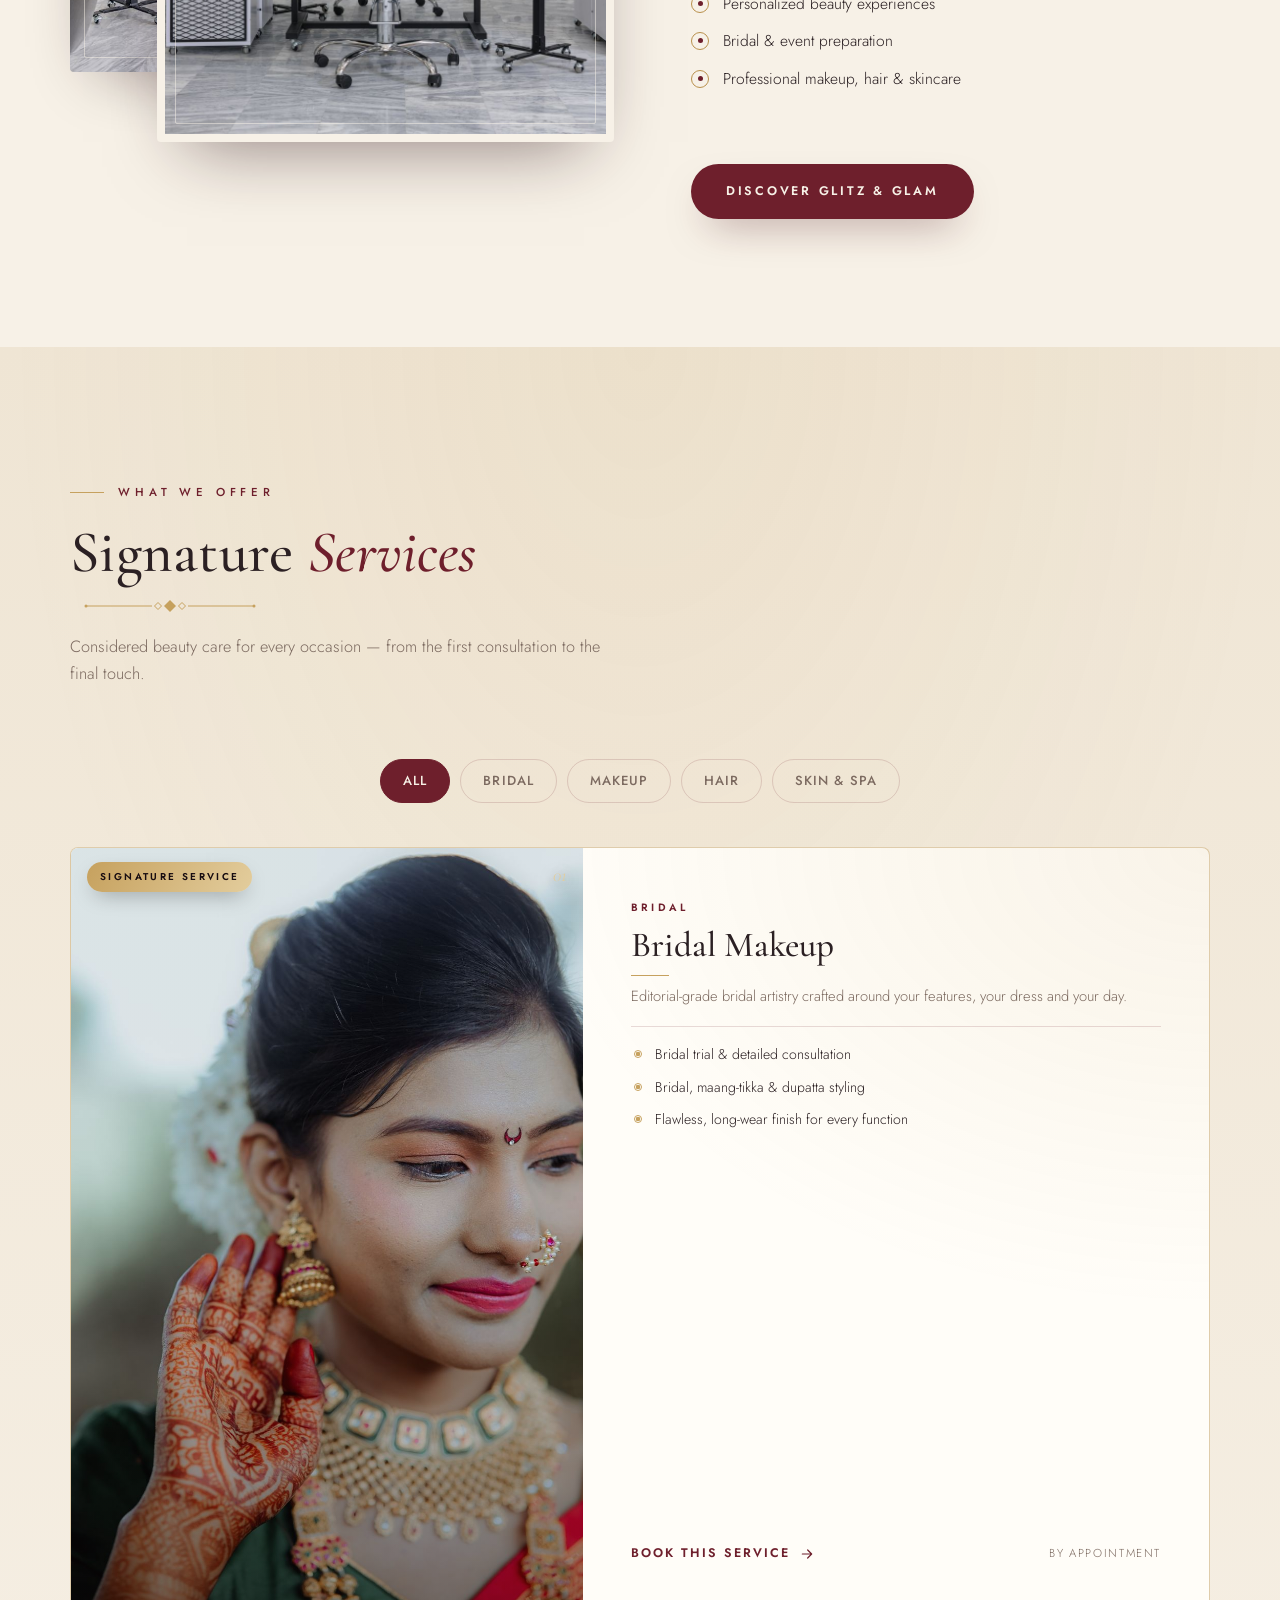
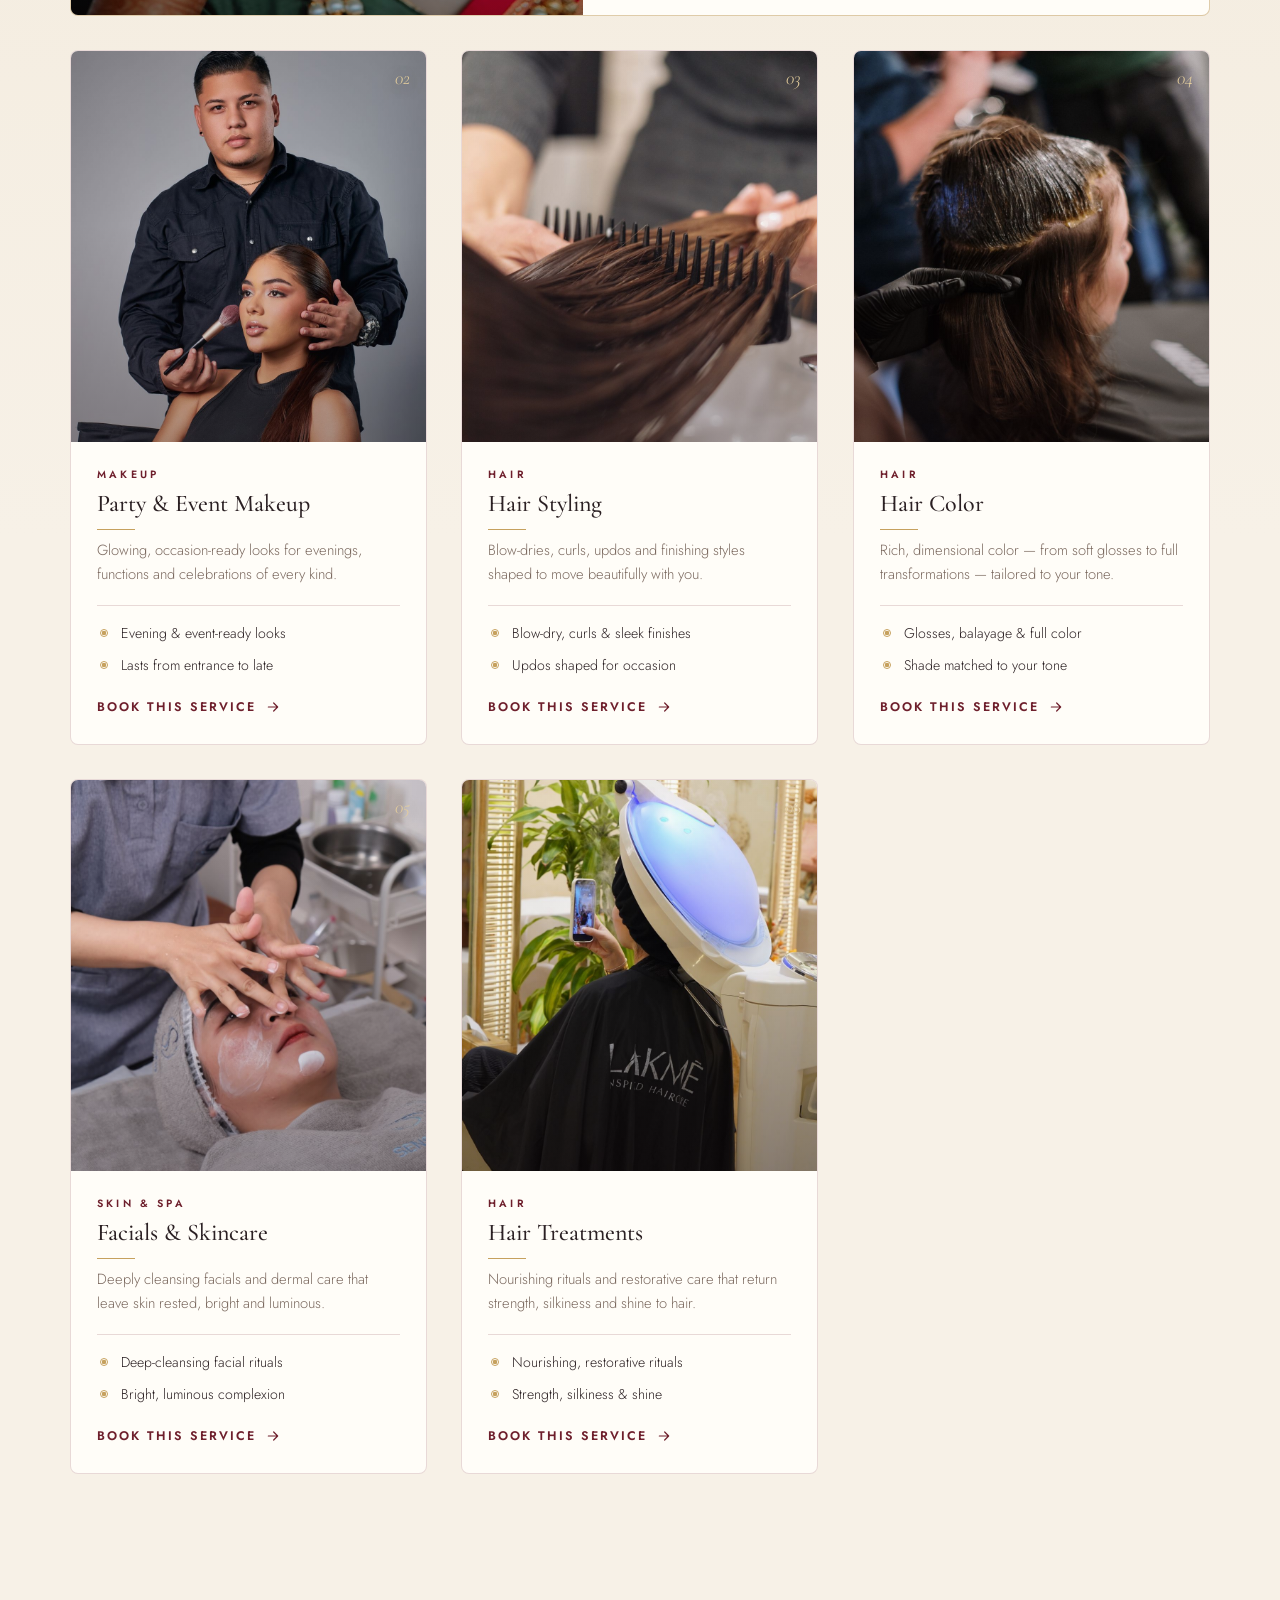
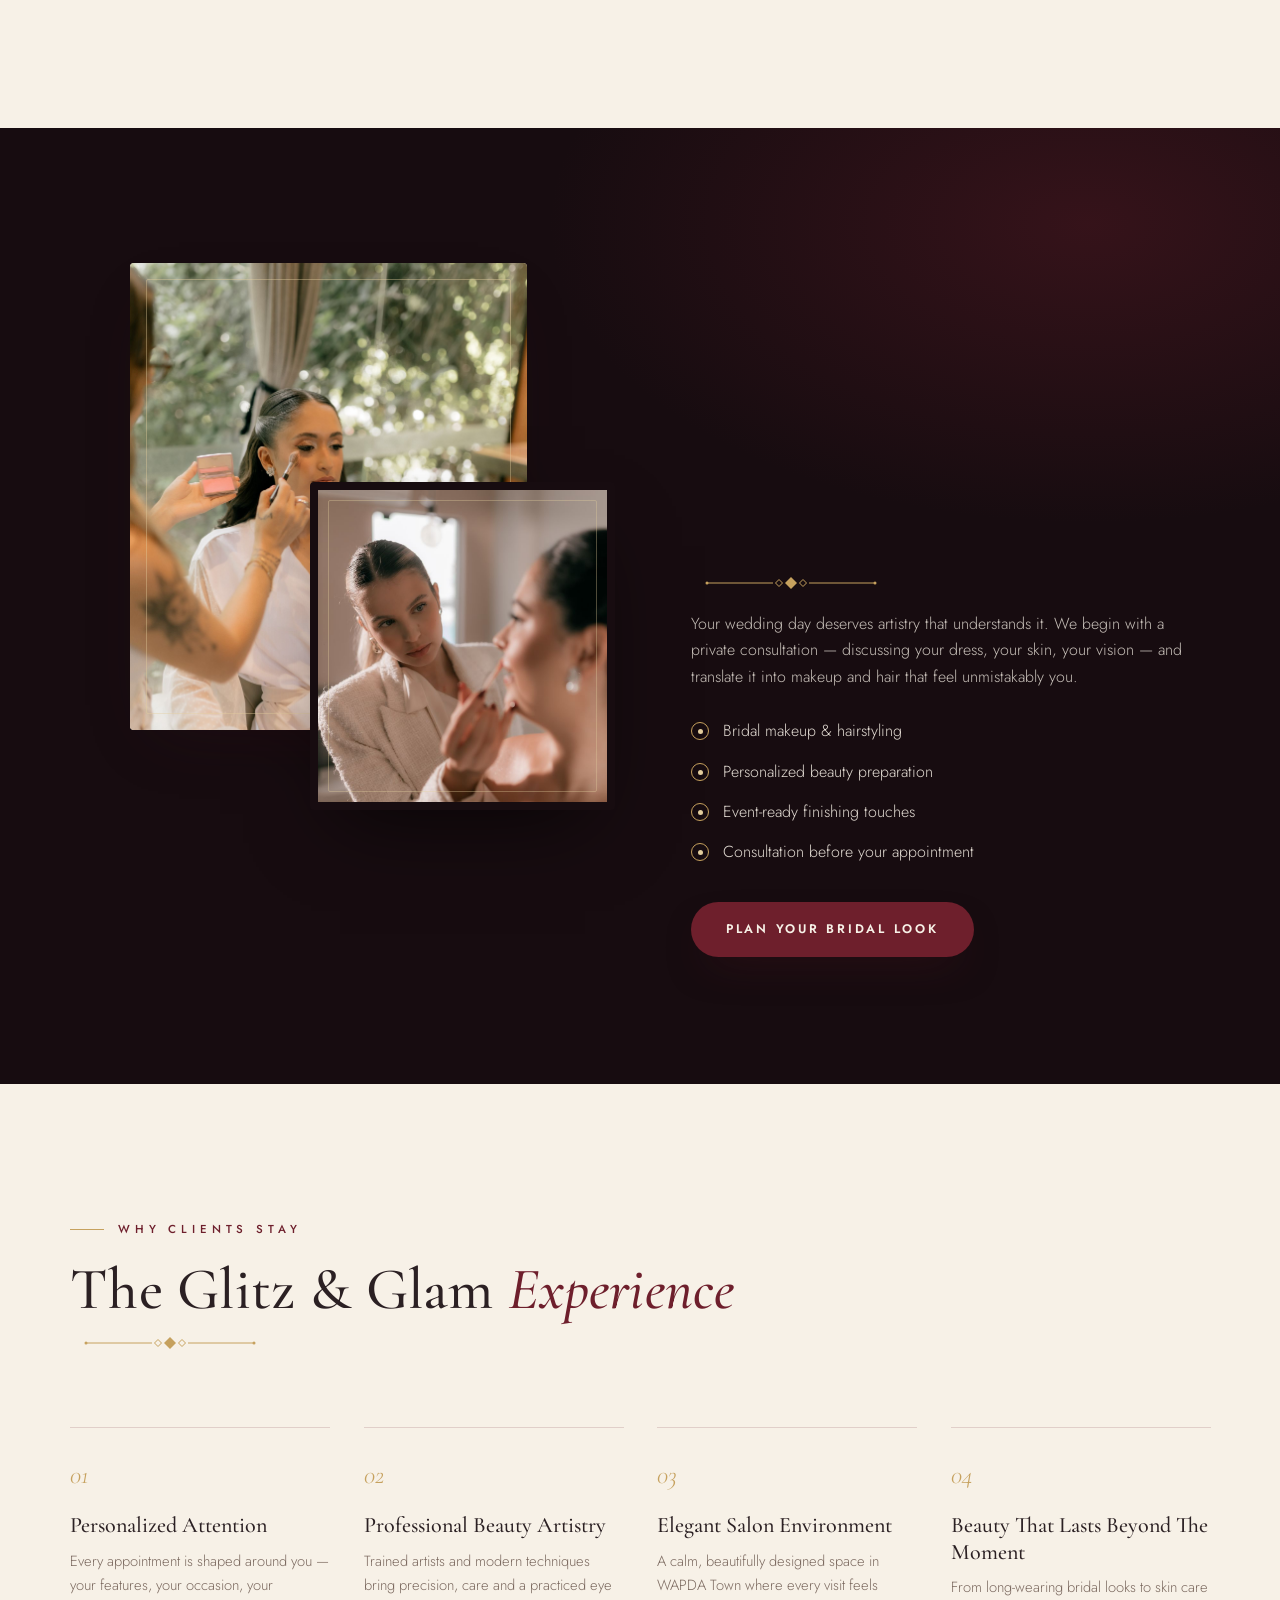
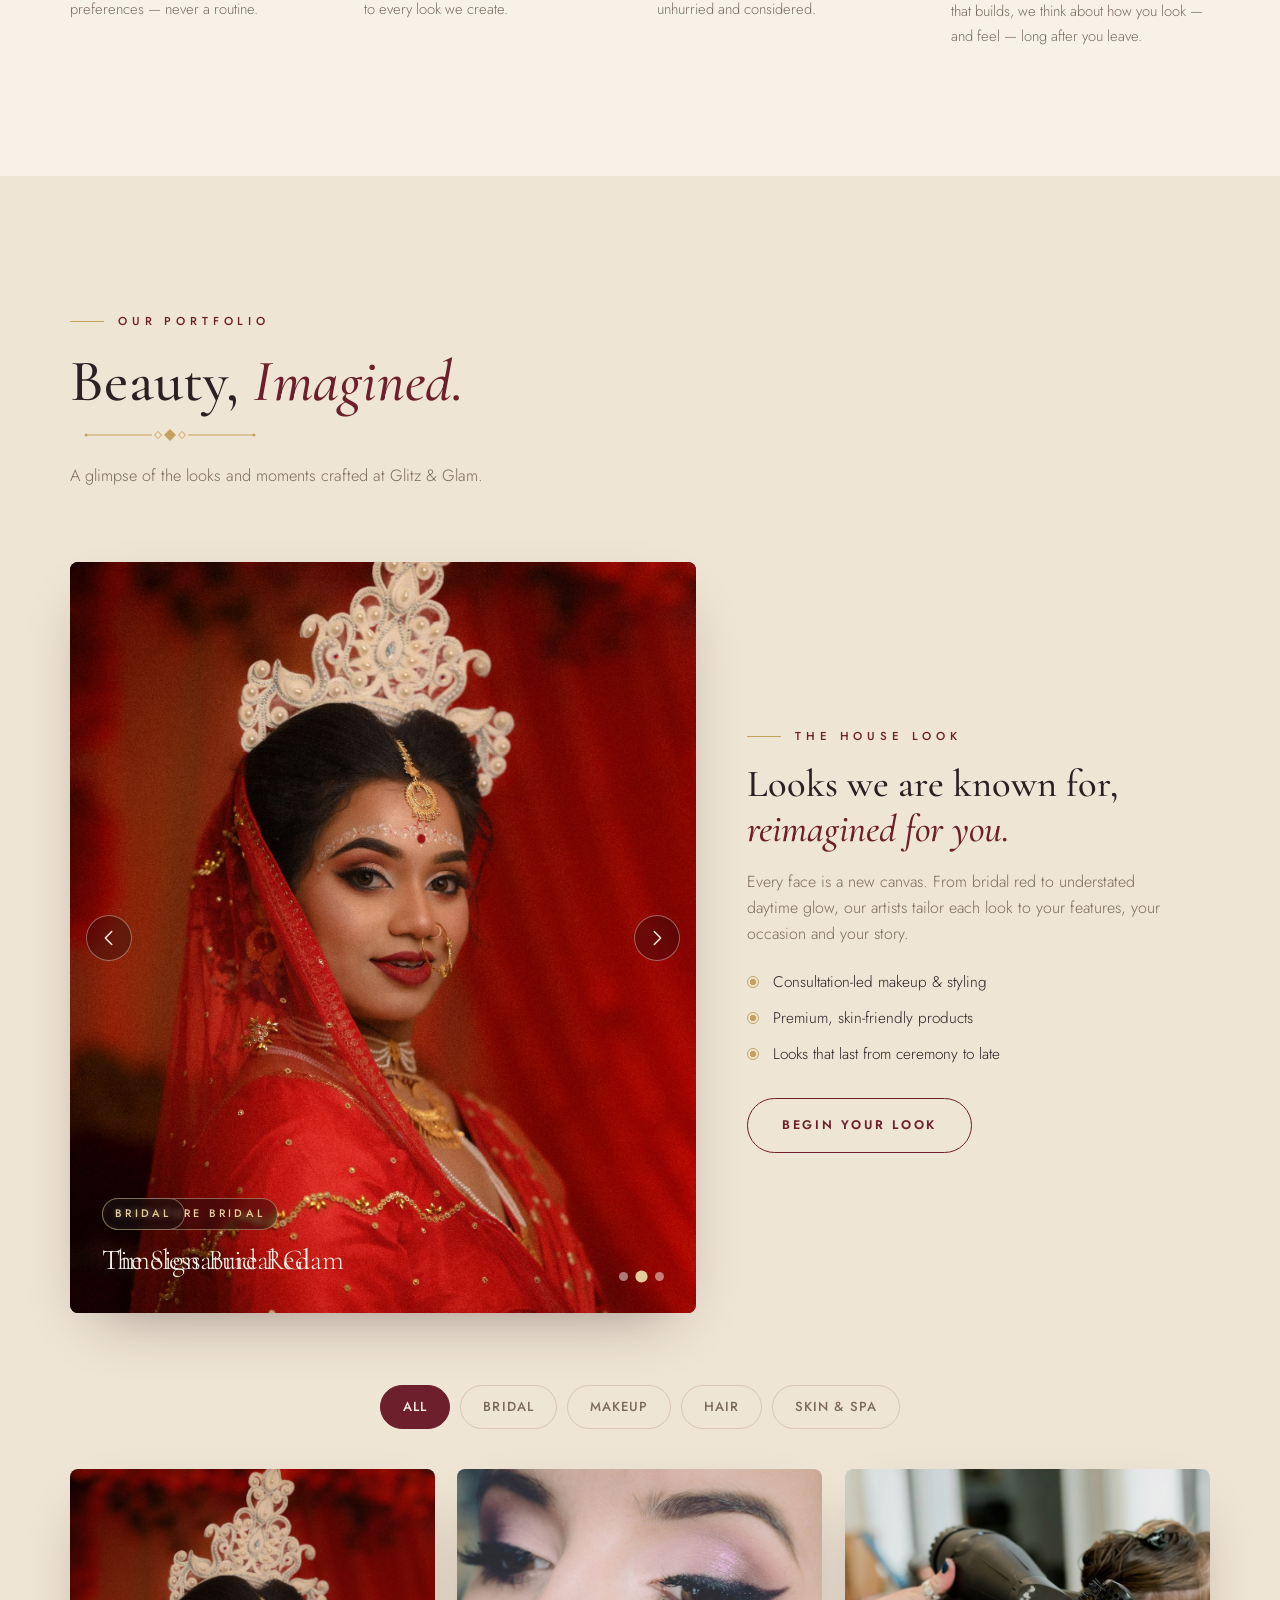
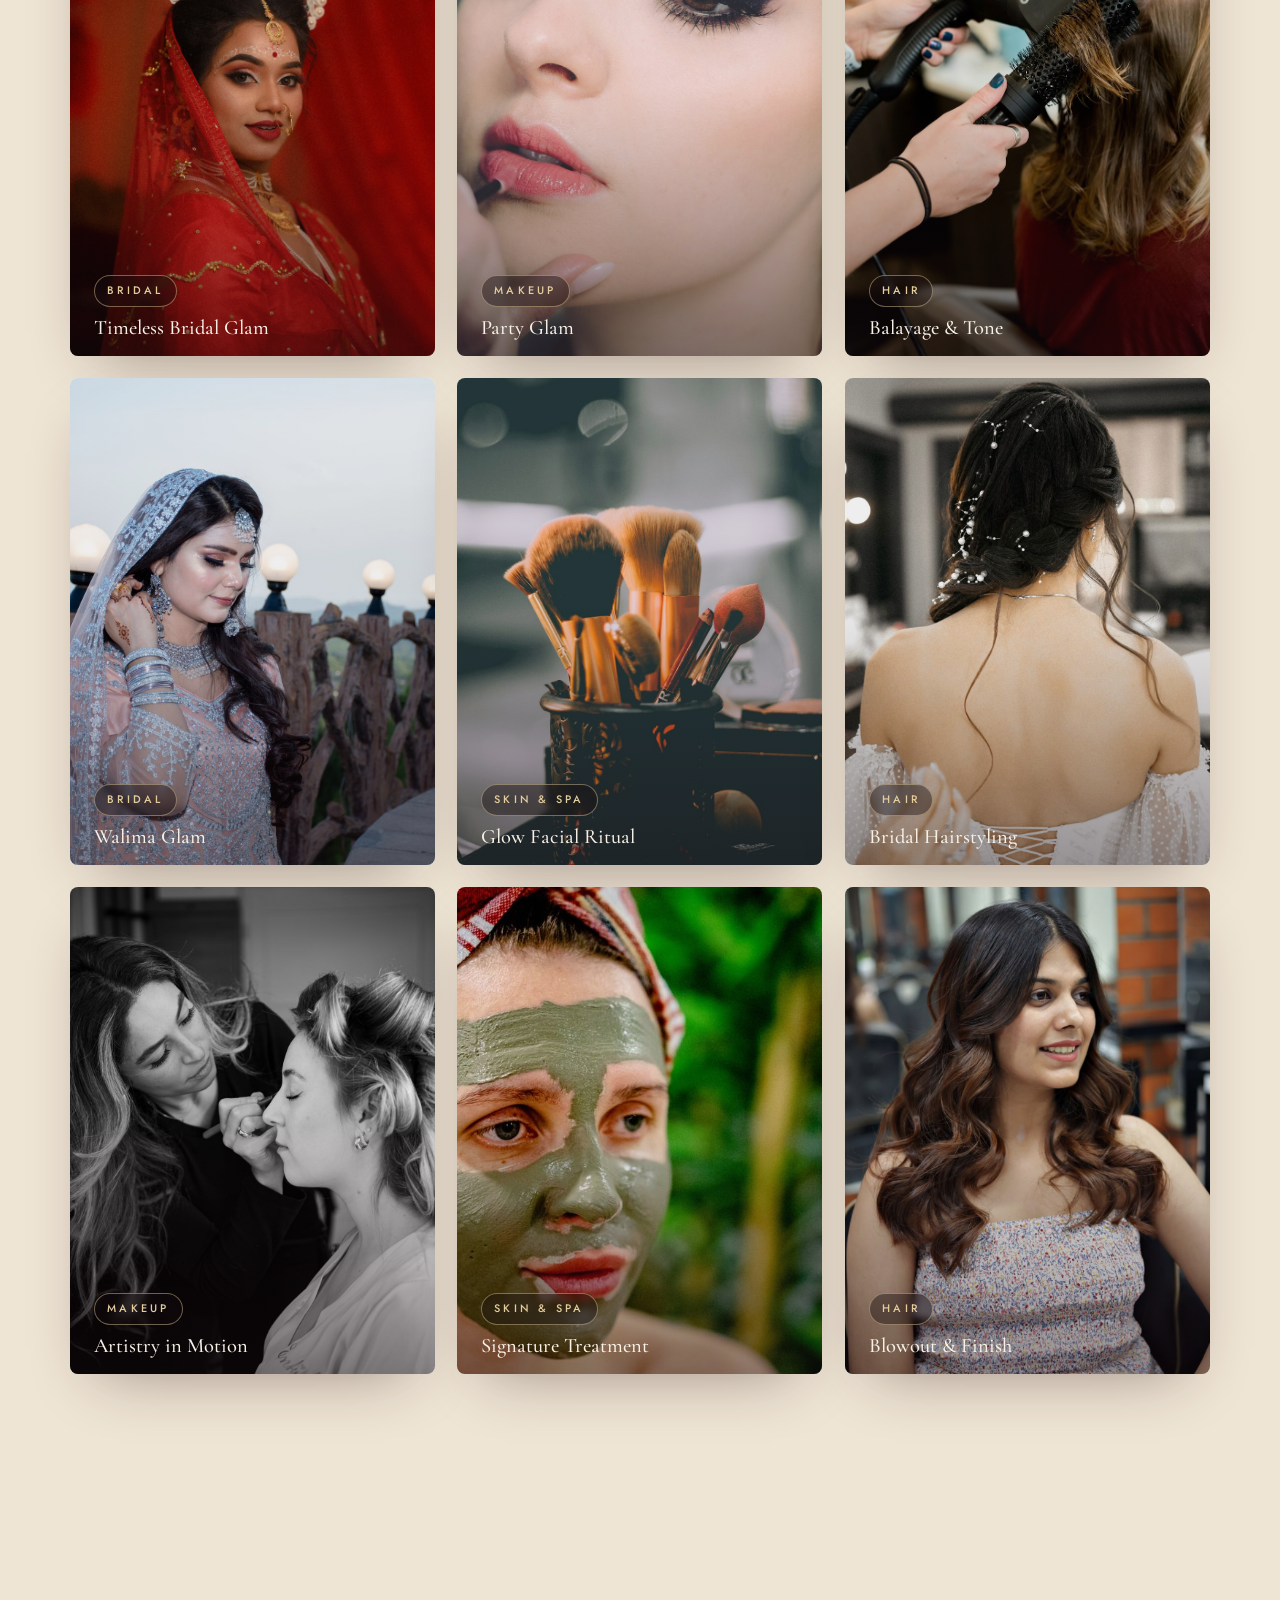
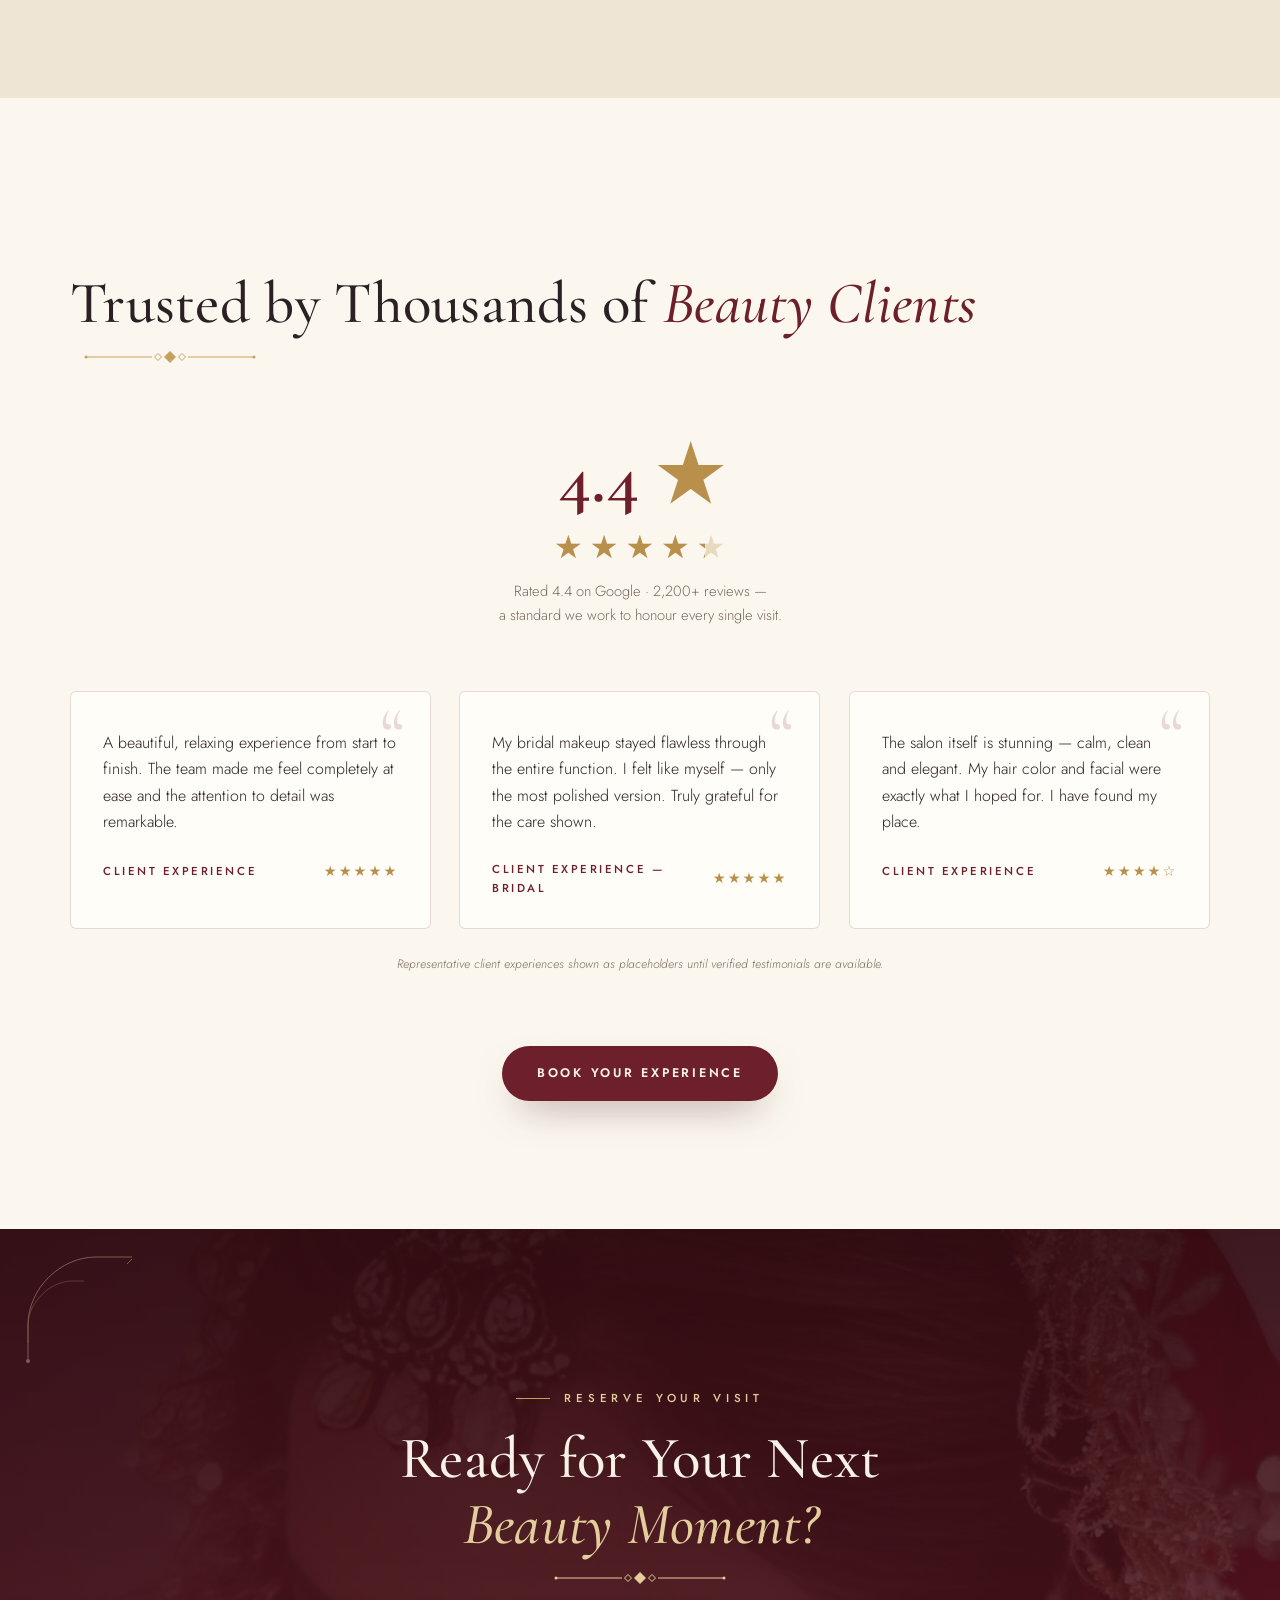
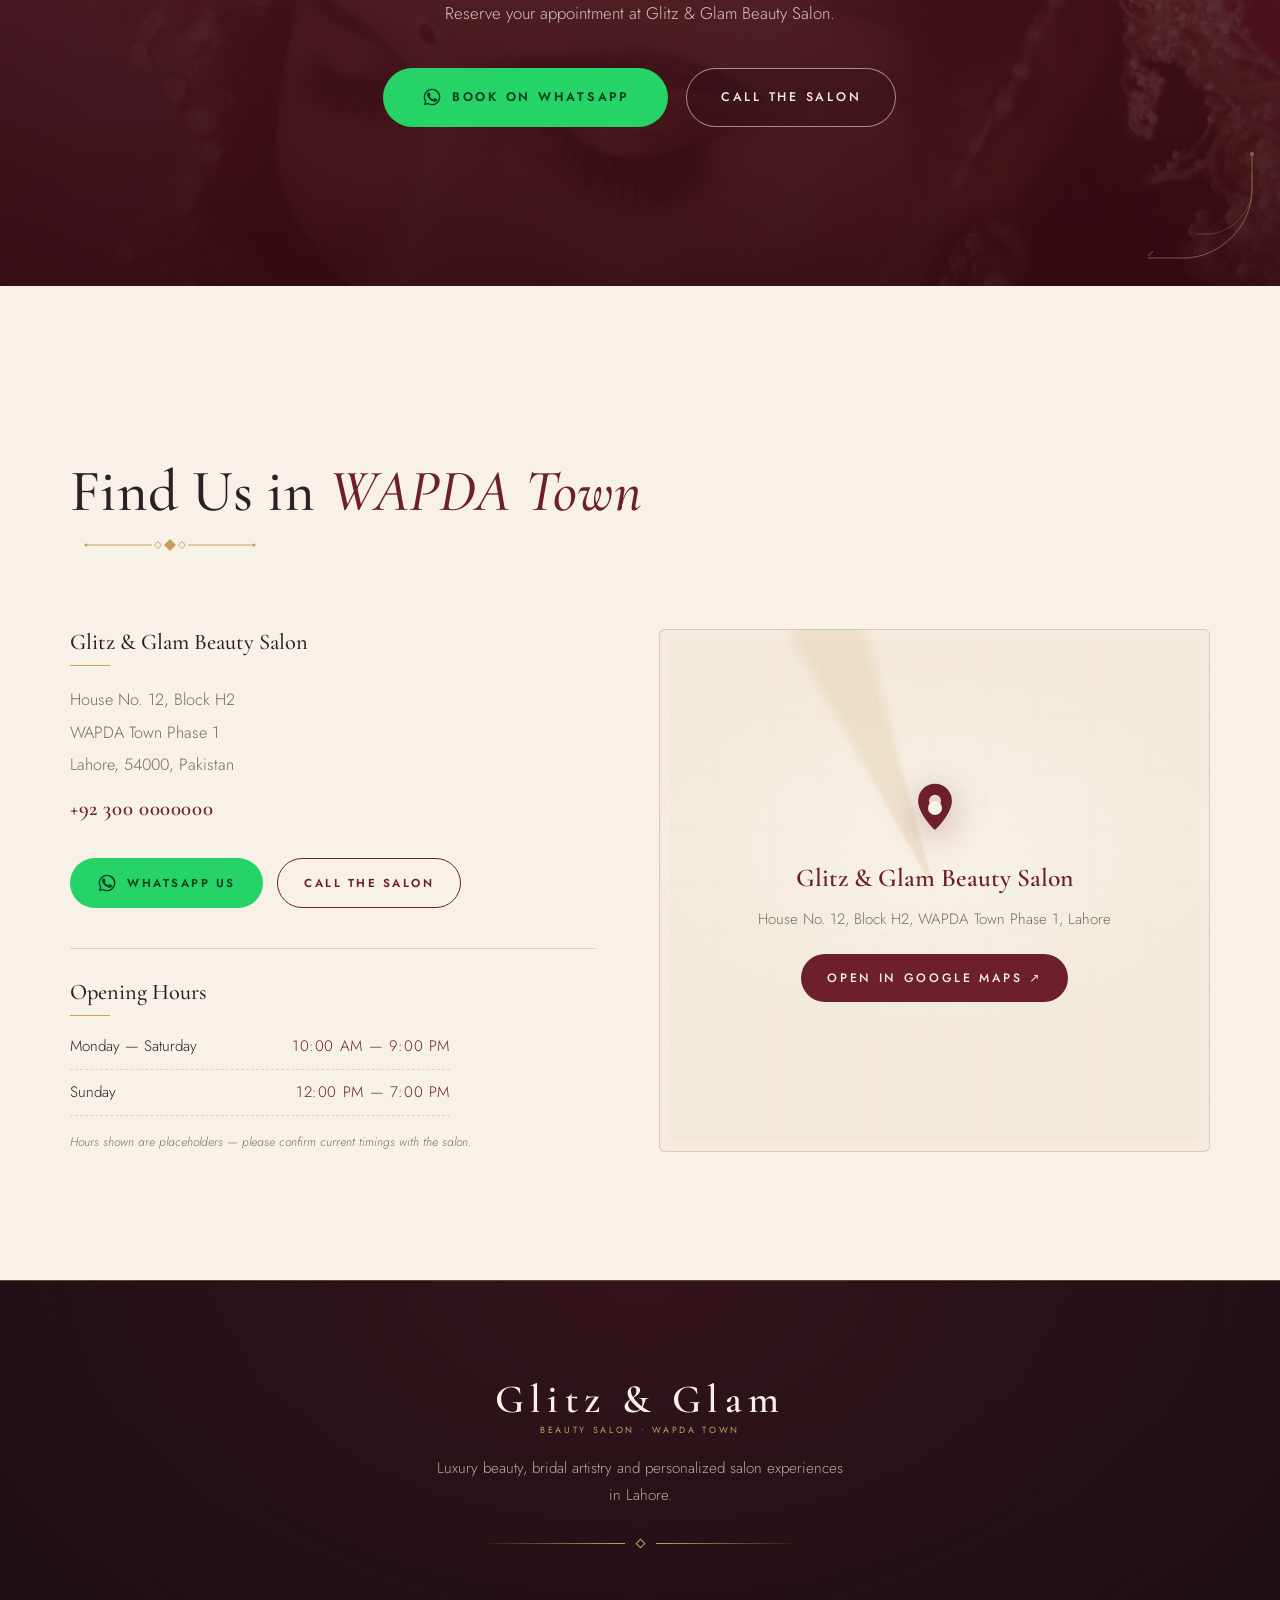
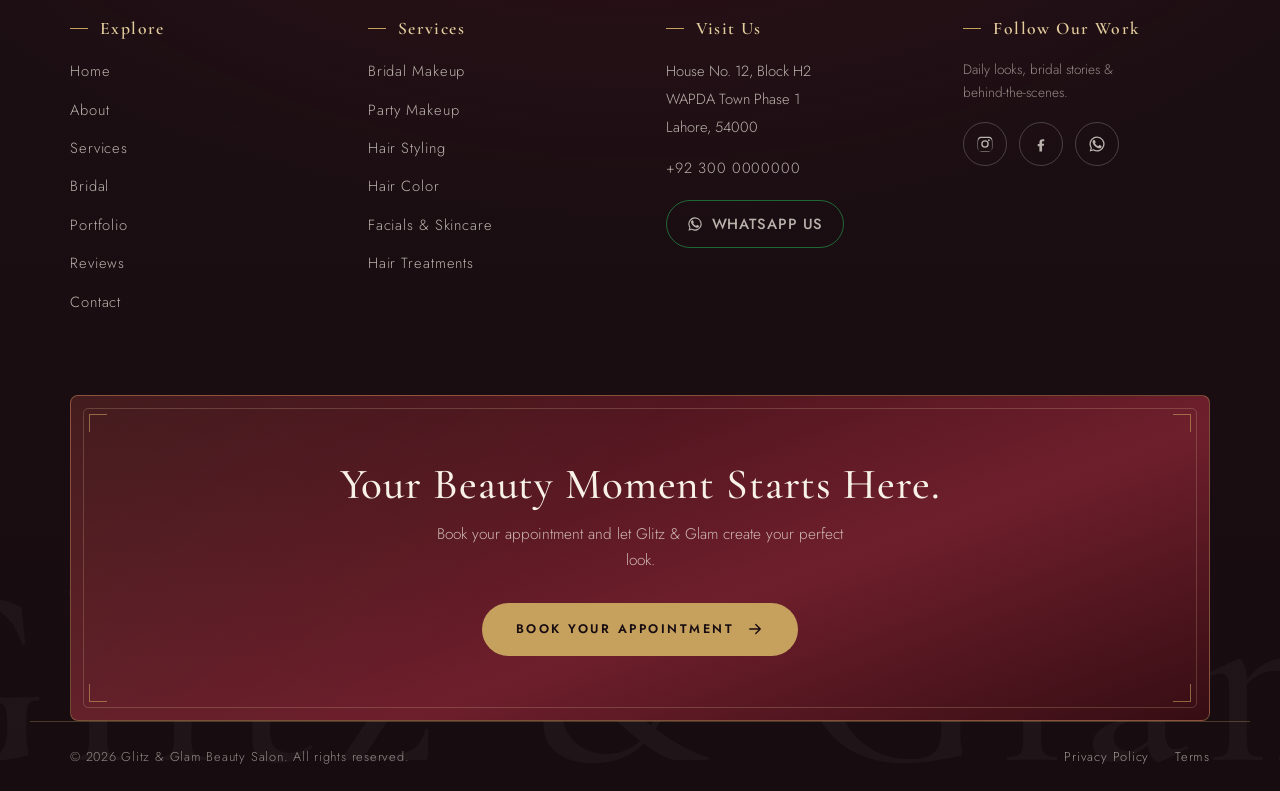
==== commit 65ad9a43: "Add faint Glitz & Glam watermark text in footer background" ====
--- a/index.html
+++ b/index.html
@@ -840,6 +840,8 @@
 
   <!-- ============ FOOTER ============ -->
   <footer class="site-footer">
+    <span class="footer-watermark" aria-hidden="true">Glitz&nbsp;&amp;&nbsp;Glam</span>
+
     <!-- Top brand area -->
     <div class="container footer-top">
       <a class="brand brand--footer" href="#home">
--- a/css/styles.css
+++ b/css/styles.css
@@ -1040,6 +1040,8 @@
    FOOTER
    ============================================================ */
 .site-footer {
+  position: relative;
+  overflow: hidden;
   background:
     radial-gradient(120% 90% at 50% 0%, rgba(110, 31, 44, 0.28) 0%, rgba(23, 12, 16, 0) 55%),
     linear-gradient(180deg, #1d0f14 0%, var(--ink) 100%);
@@ -1047,8 +1049,27 @@
   border-top: 1px solid rgba(198, 161, 94, 0.4);
 }
 
+.footer-watermark {
+  position: absolute;
+  left: 50%;
+  bottom: -0.06em;
+  transform: translateX(-50%);
+  font-family: var(--serif);
+  font-weight: 500;
+  font-size: clamp(6rem, 22vw, 16rem);
+  line-height: 1;
+  letter-spacing: 0.06em;
+  white-space: nowrap;
+  color: var(--cream);
+  opacity: 0.035;
+  pointer-events: none;
+  user-select: none;
+  z-index: 0;
+}
+
 /* --- Top brand area --- */
 .footer-top {
+  position: relative; z-index: 1;
   display: flex; flex-direction: column; align-items: center; text-align: center;
   padding-top: clamp(64px, 8vw, 96px);
 }
@@ -1080,6 +1101,7 @@
 
 /* --- Link columns --- */
 .footer-mid {
+  position: relative; z-index: 1;
   display: grid; grid-template-columns: repeat(4, minmax(0, 1fr));
   gap: clamp(28px, 4vw, 56px);
   padding-top: clamp(48px, 6vw, 72px);
@@ -1136,7 +1158,10 @@
 }
 
 /* --- Final CTA --- */
-.footer-cta-wrap { padding-top: clamp(52px, 7vw, 80px); }
+.footer-cta-wrap {
+  position: relative; z-index: 1;
+  padding-top: clamp(52px, 7vw, 80px);
+}
 .footer-cta {
   position: relative;
   text-align: center;
@@ -1183,6 +1208,7 @@
 
 /* --- Bottom bar --- */
 .footer-bottom {
+  position: relative; z-index: 1;
   display: flex; flex-wrap: wrap; justify-content: space-between; align-items: center; gap: 12px;
   padding-block: 24px;
   border-top: 1px solid rgba(198, 161, 94, 0.3);
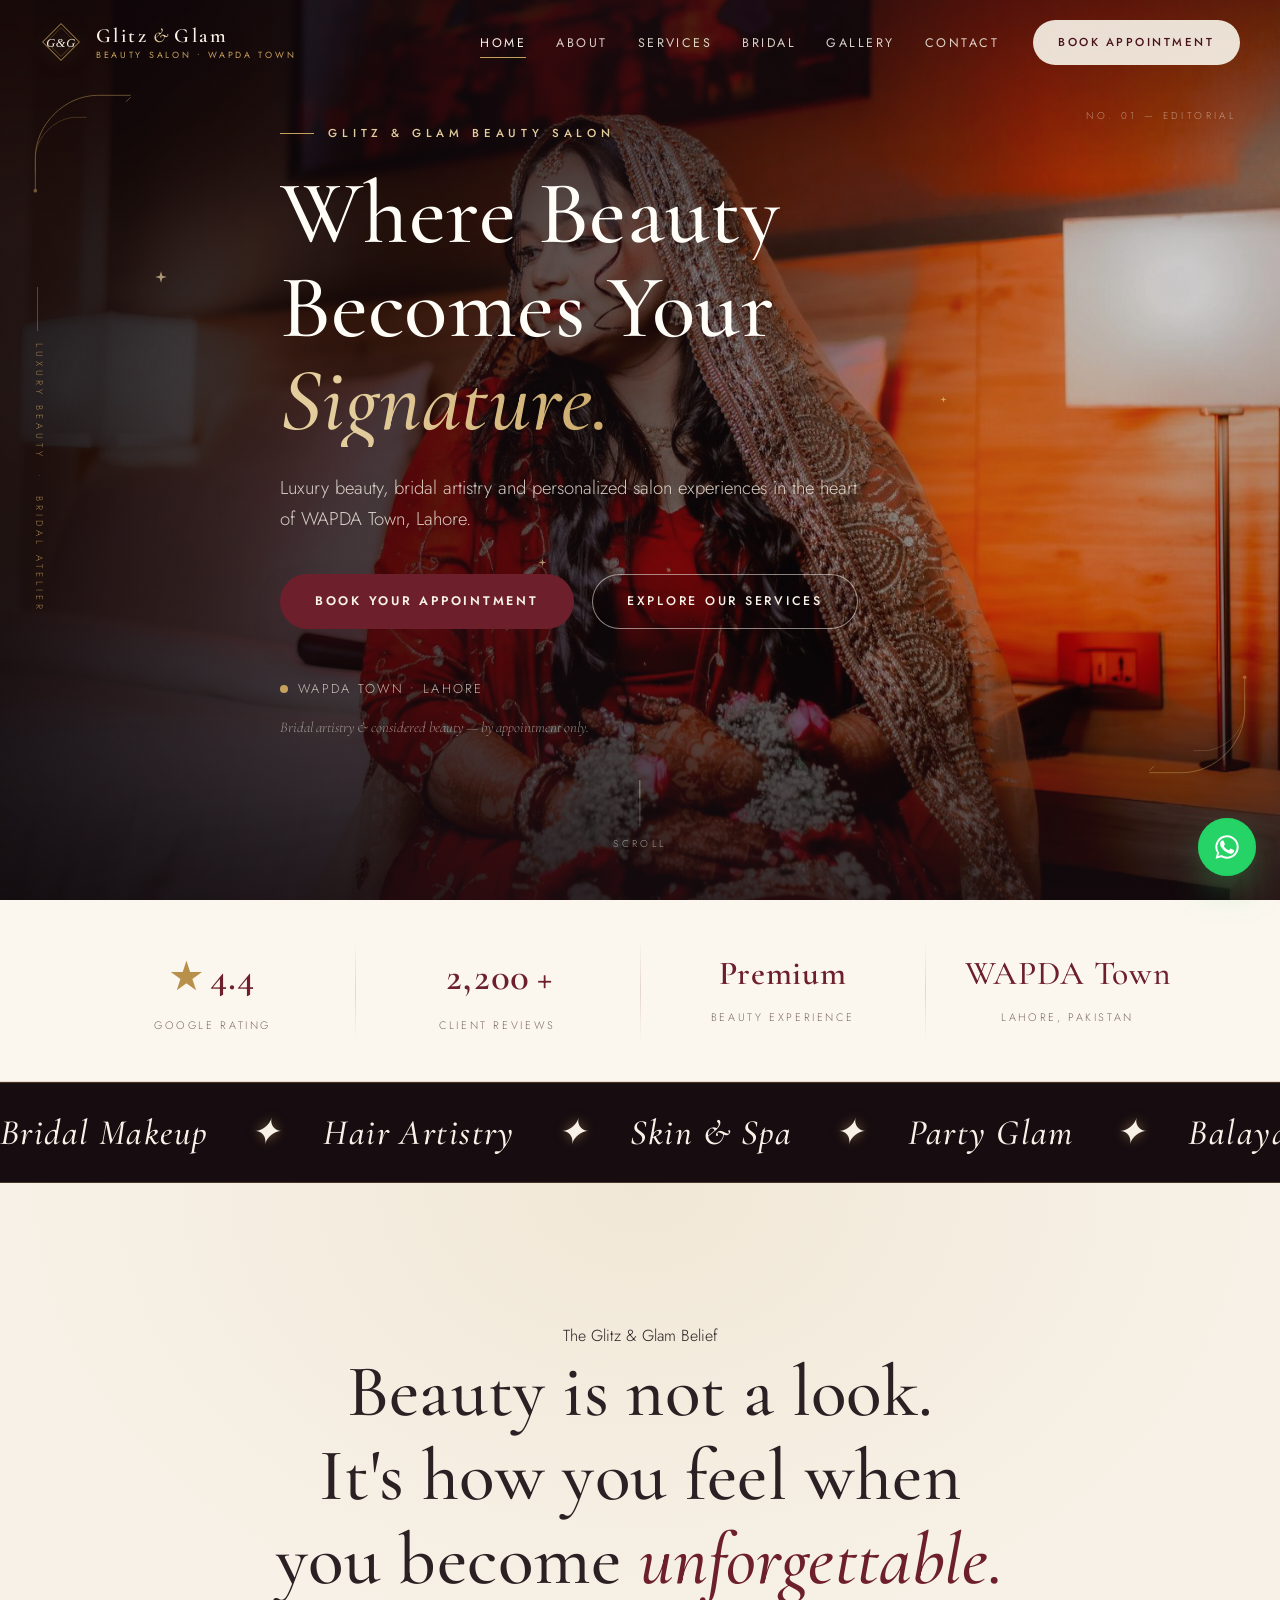
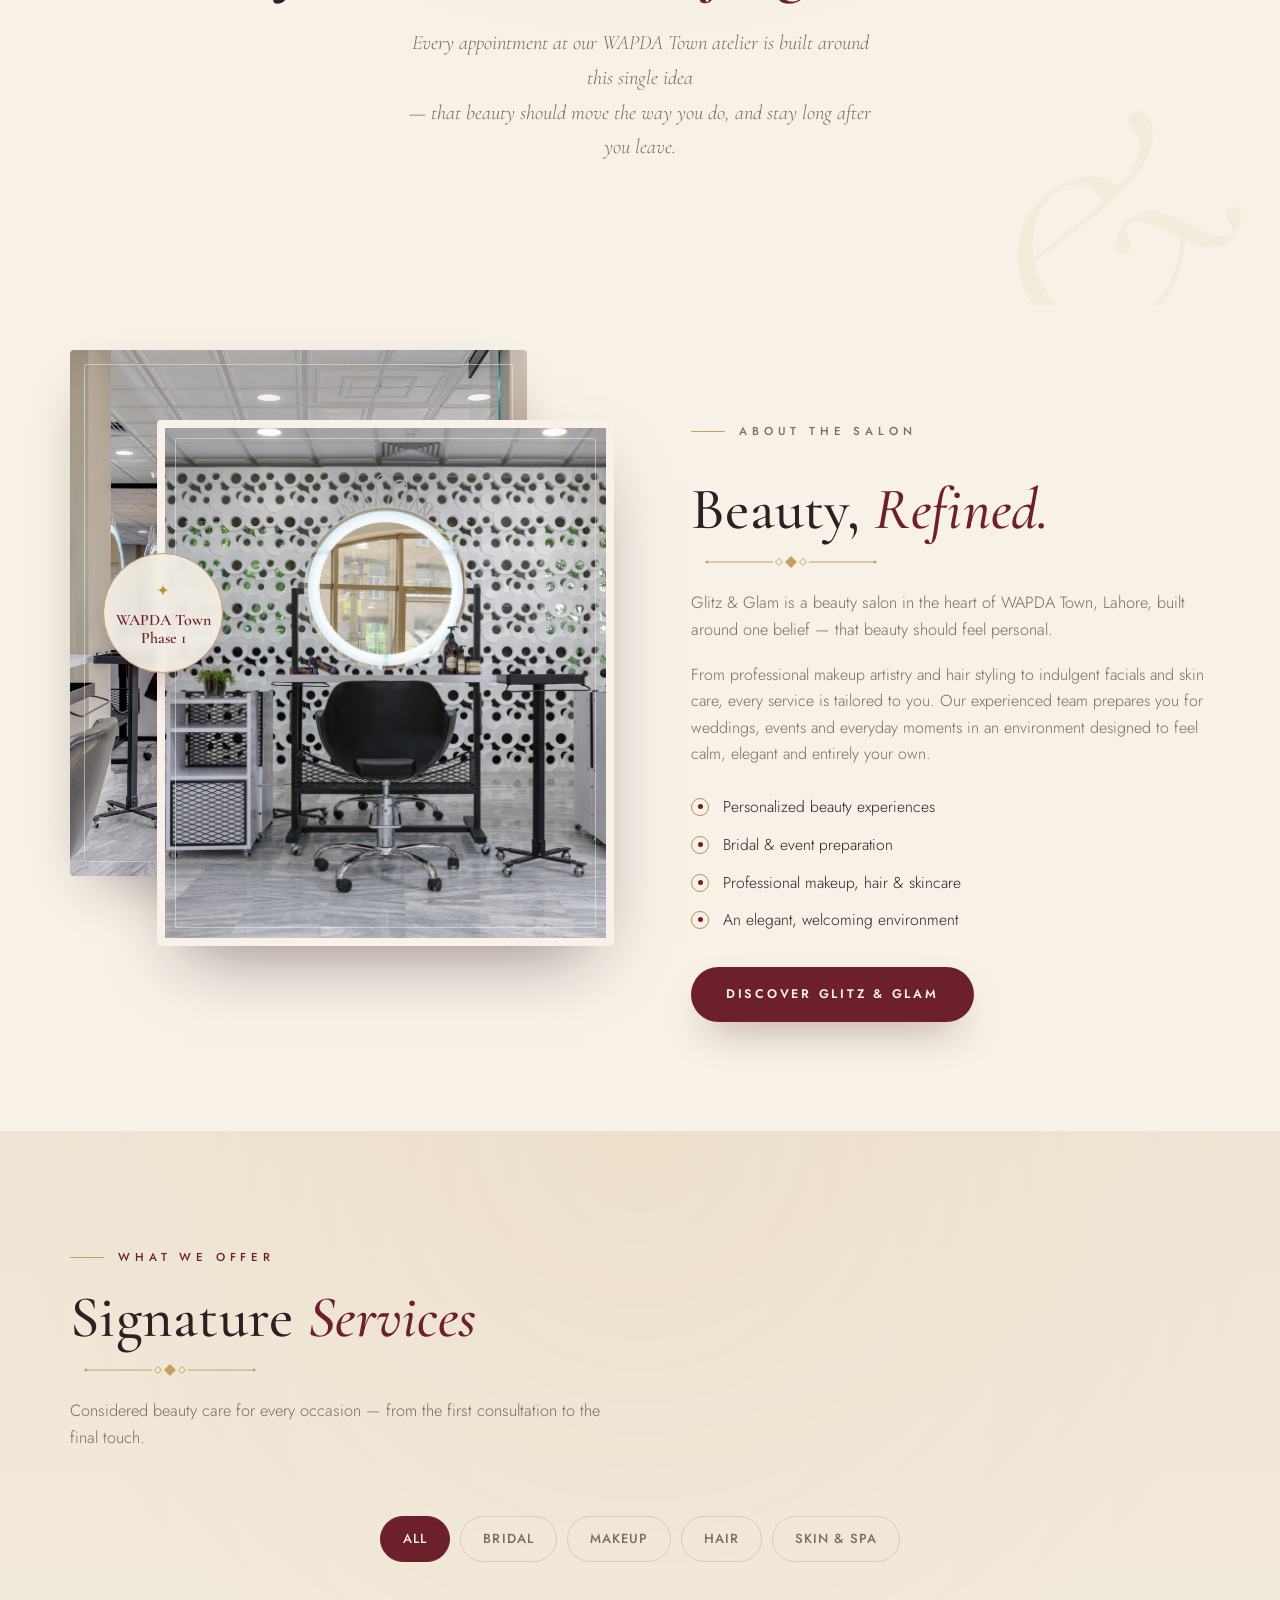
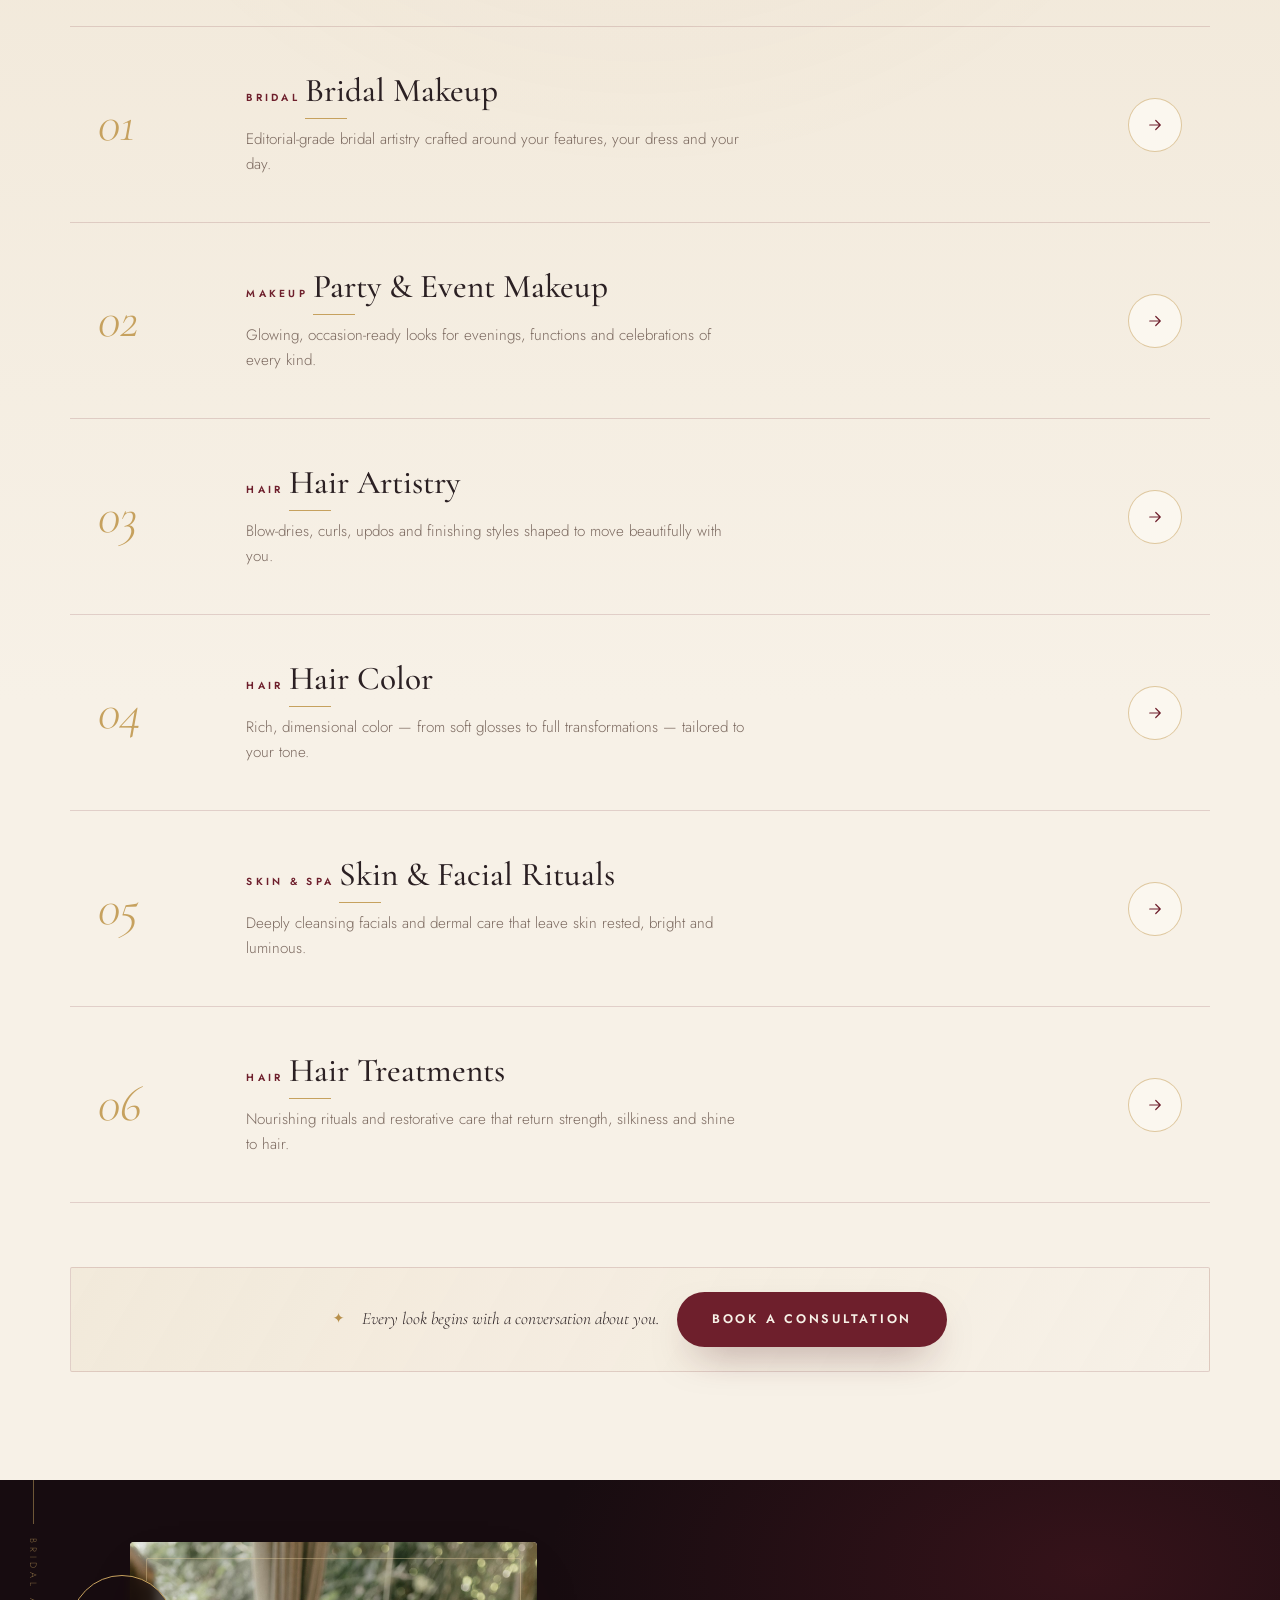
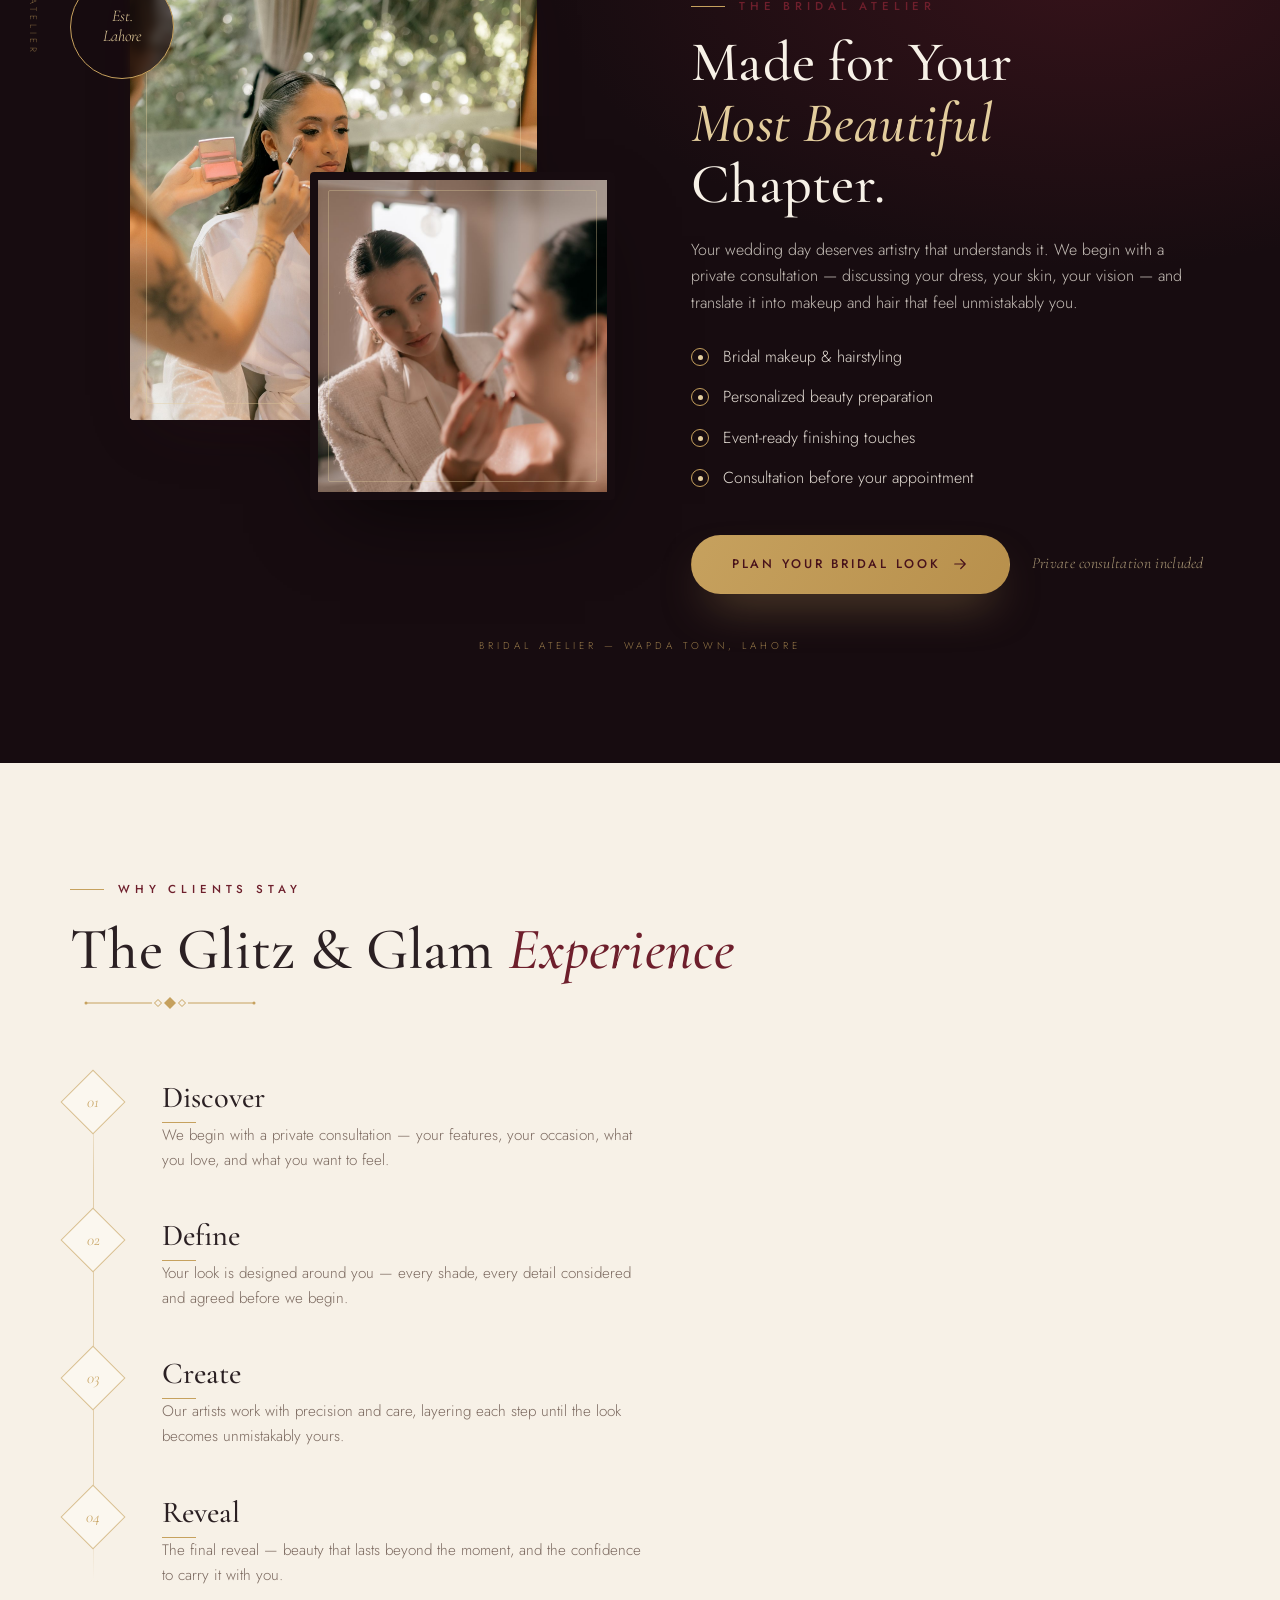
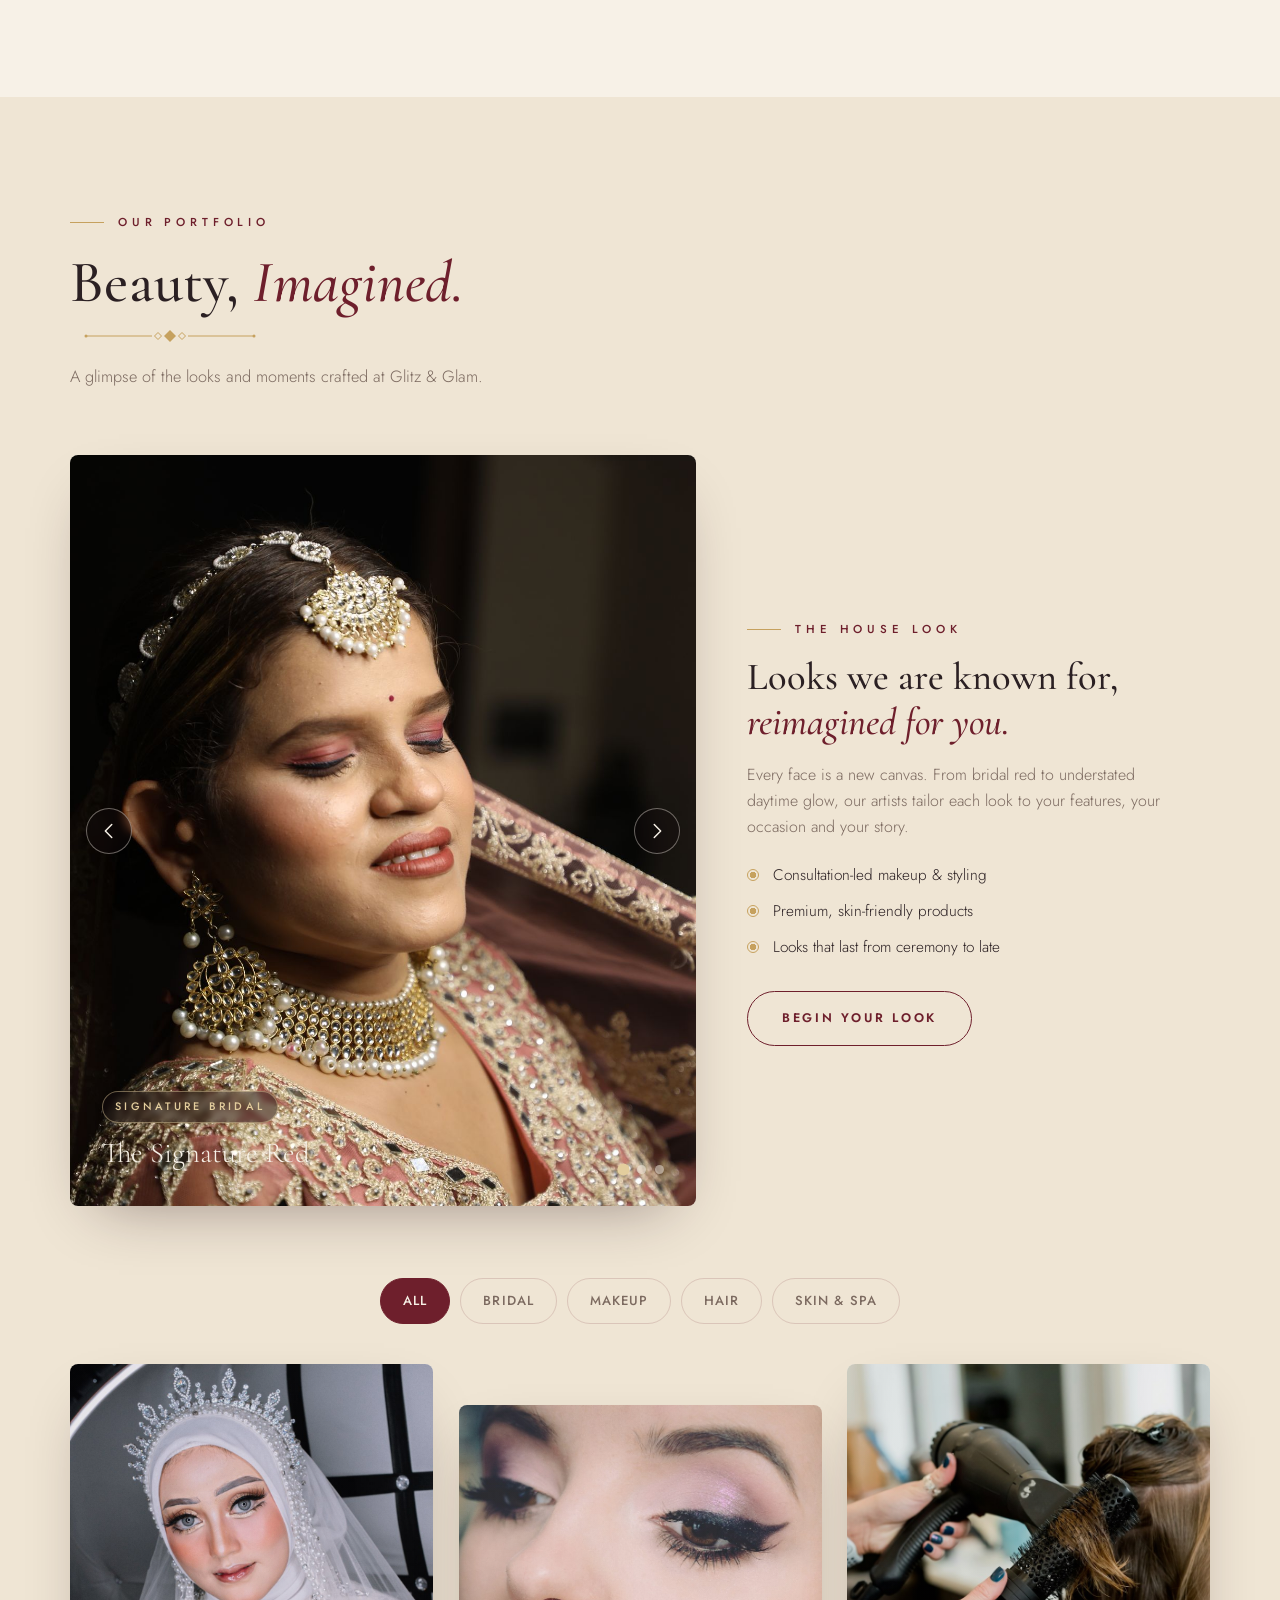
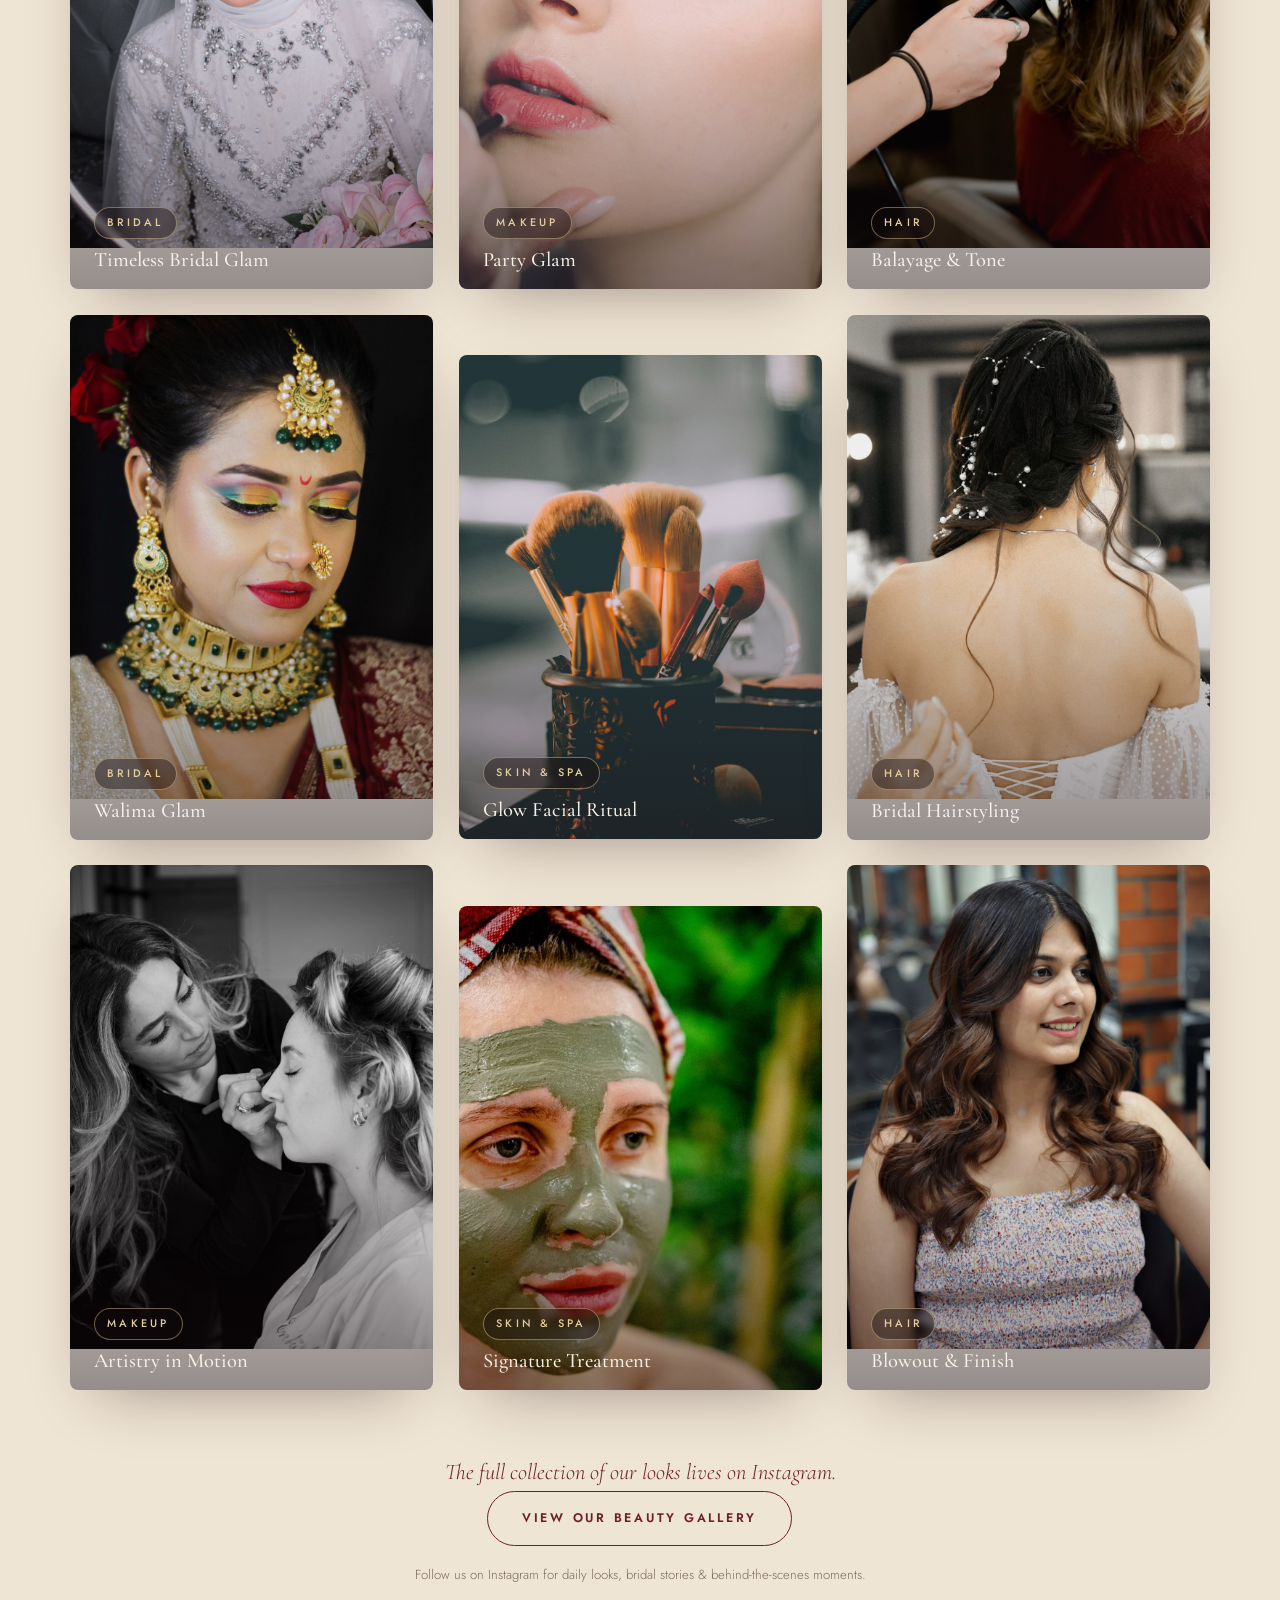
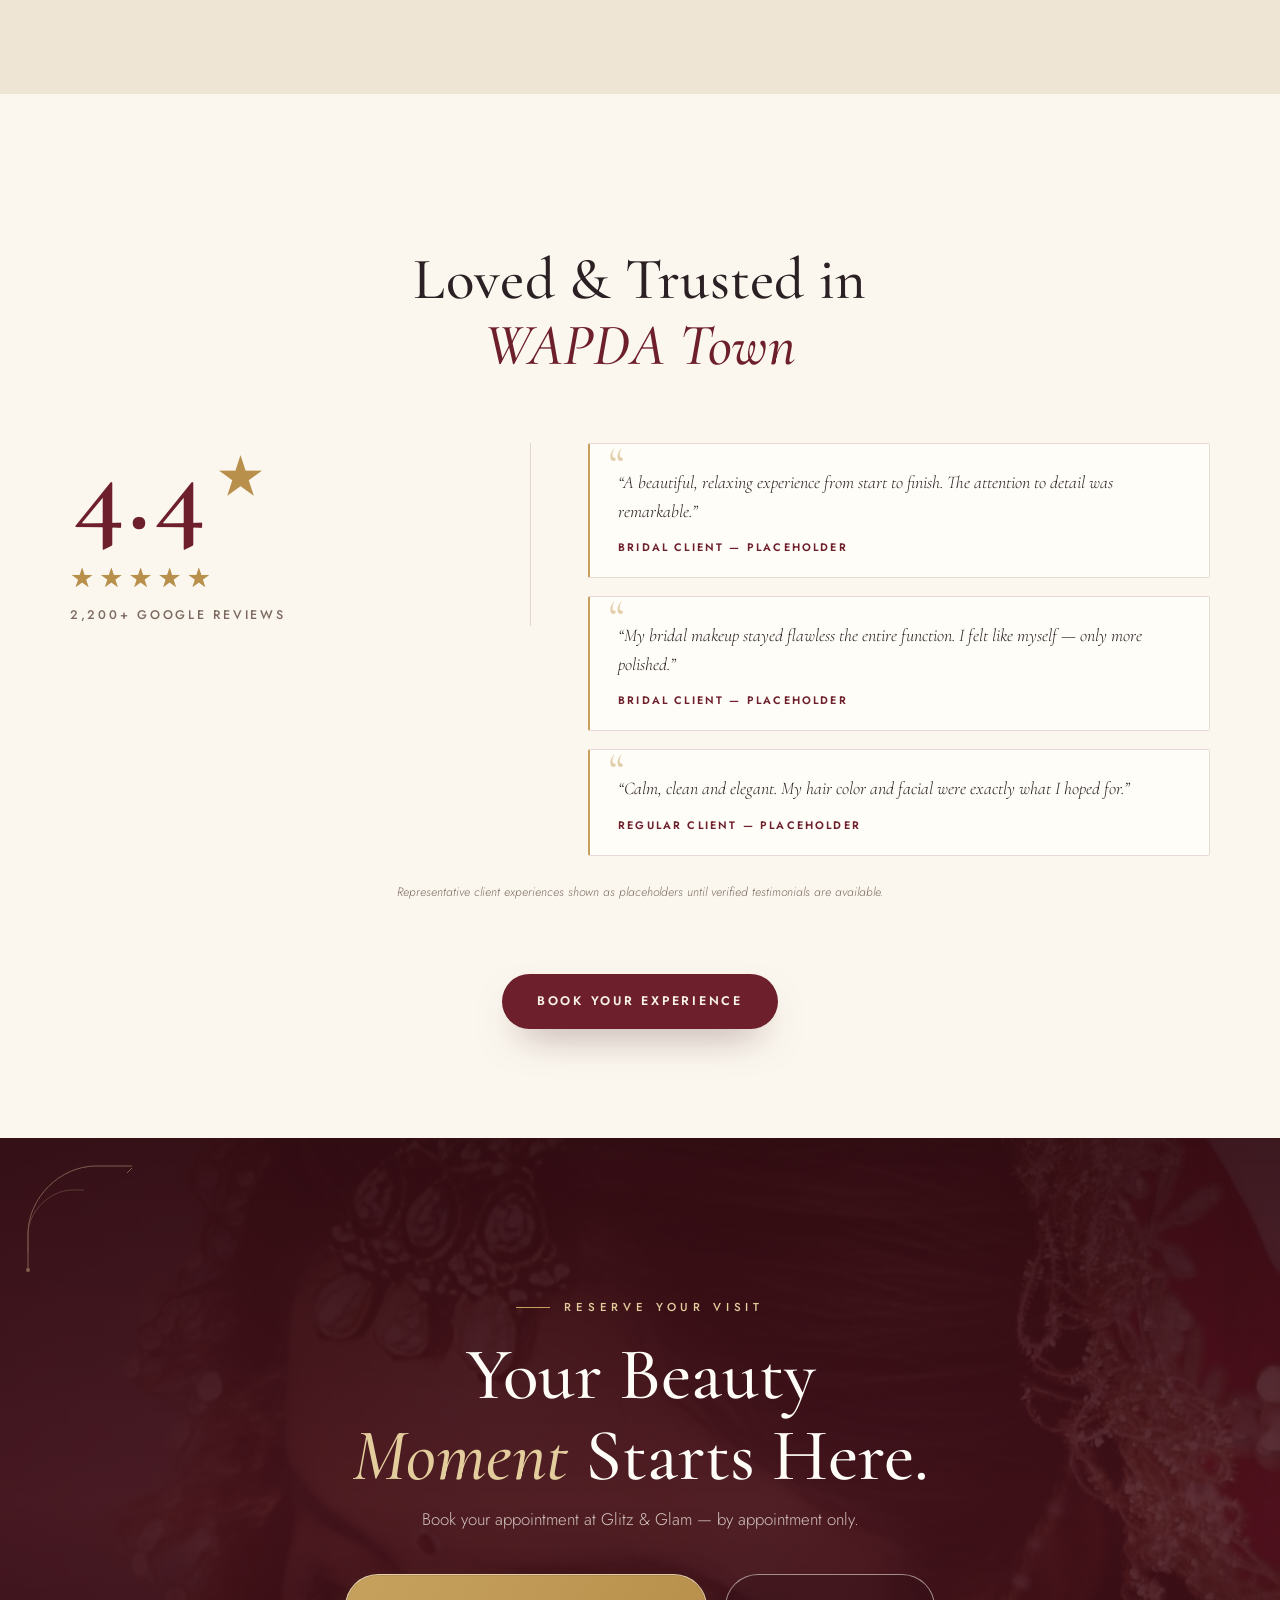
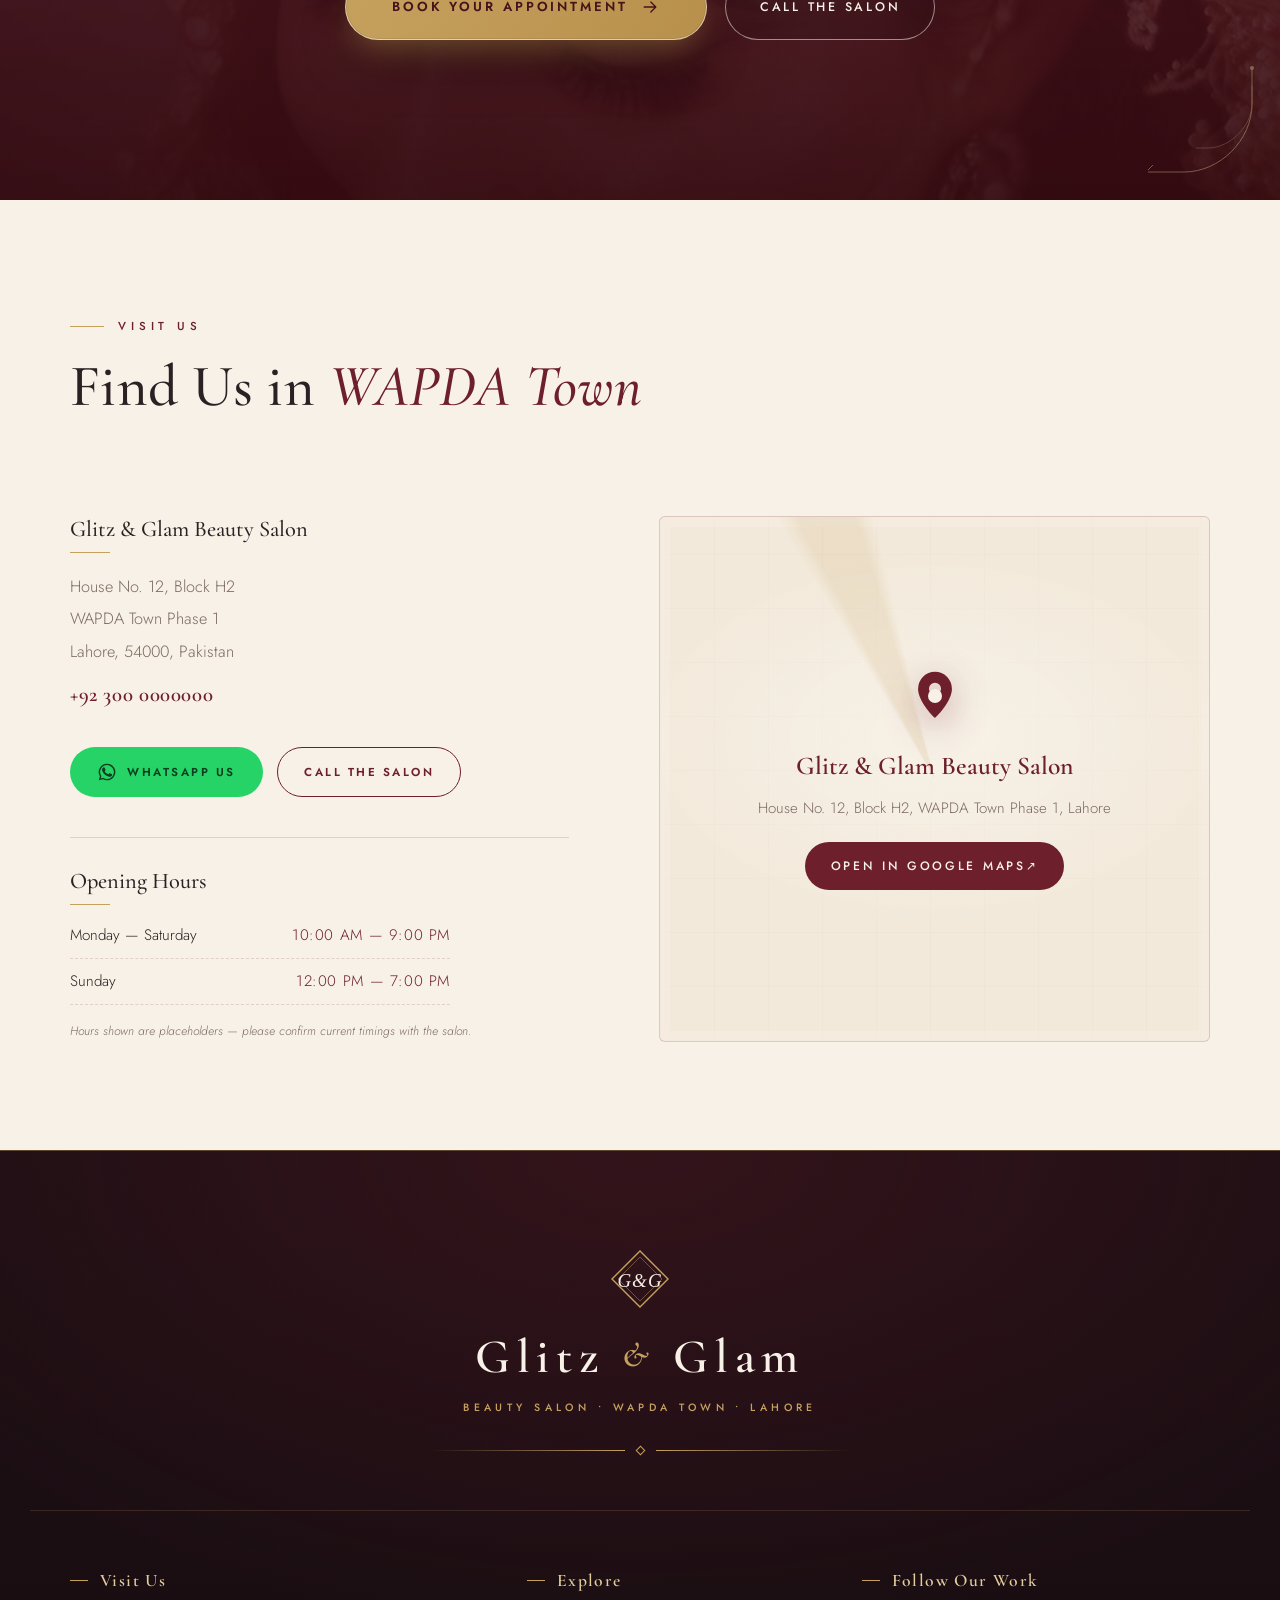
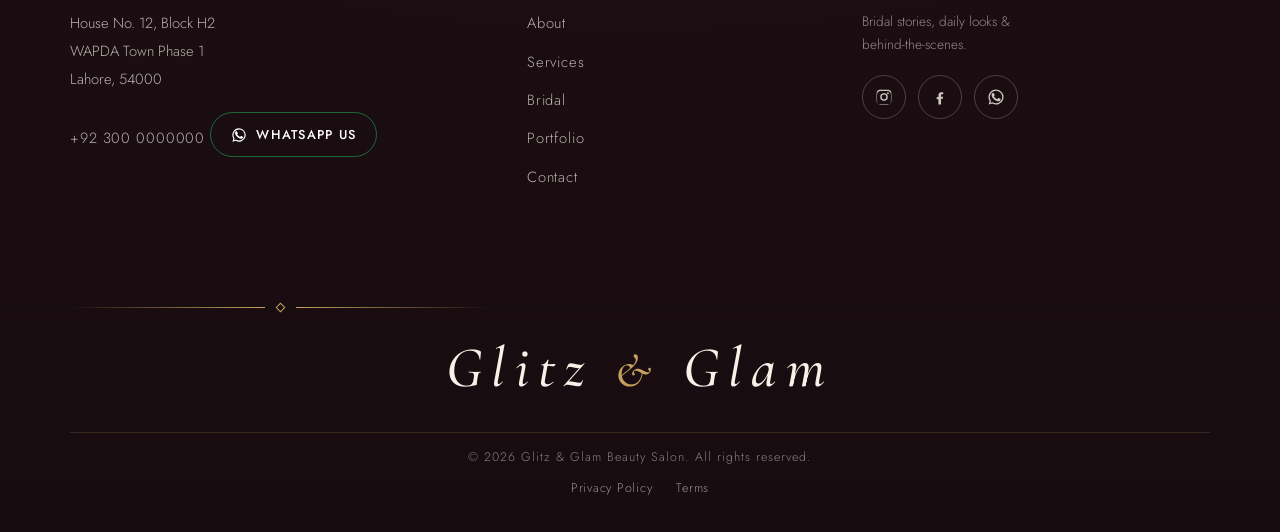
==== commit c4136513: "Polish pass: hero load choreography, animated counters, lightbox captions, services redesign, mobile" ====
--- a/index.html
+++ b/index.html
@@ -11,7 +11,8 @@
   <meta name="keywords" content="Glitz and Glam Beauty Salon Lahore, Beauty Salon in WAPDA Town, Beauty Salon WAPDA Town Lahore, Bridal Makeup Lahore, Makeup Artist Lahore, Hair Salon WAPDA Town, Bridal Makeup WAPDA Town" />
   <meta name="author" content="Glitz & Glam Beauty Salon" />
   <meta name="robots" content="index, follow" />
-  <link rel="canonical" href="https://glitzandglam.example.com/" />
+  <!-- canonical + og:url are injected from js/config.js (GLAZ.siteUrl).
+       No placeholder domain ships until the real domain is configured there. -->
 
   <!-- Open Graph -->
   <meta property="og:type" content="website" />
@@ -19,7 +20,6 @@
   <meta property="og:title" content="Glitz & Glam Beauty Salon | Luxury Salon in WAPDA Town, Lahore" />
   <meta property="og:description" content="Luxury beauty, bridal artistry and personalized salon experiences in the heart of WAPDA Town, Lahore." />
   <meta property="og:image" content="assets/img/og-bridal.jpg" />
-  <meta property="og:url" content="https://glitzandglam.example.com/" />
   <meta property="og:locale" content="en_PK" />
 
   <!-- Twitter -->
@@ -37,6 +37,7 @@
   <link href="https://fonts.googleapis.com/css2?family=Cormorant+Garamond:ital,wght@0,400;0,500;0,600;1,400;1,500;1,600&family=Jost:wght@300;400;500;600&display=swap" rel="stylesheet" />
 
   <link rel="stylesheet" href="css/styles.css" />
+  <script>document.documentElement.classList.add('js');</script>
 
   <!-- Structured data -->
   <script type="application/ld+json">
@@ -63,11 +64,27 @@
 
   <a class="skip-link" href="#main">Skip to content</a>
 
+  <!-- Preloader -->
+  <div class="preloader" aria-hidden="true">
+    <img src="assets/logo-mark.svg" alt="" width="64" height="64" />
+    <span class="preloader-line"></span>
+  </div>
+
+  <!-- Scroll progress -->
+  <div class="scroll-progress" data-scroll-progress aria-hidden="true"></div>
+
+  <!-- Custom cursor (desktop) -->
+  <div class="cursor" aria-hidden="true">
+    <span class="cursor-dot" data-cursor-dot></span>
+    <span class="cursor-ring" data-cursor-ring></span>
+  </div>
+
   <!-- ============ NAVIGATION ============ -->
   <header class="site-header" id="siteHeader">
     <div class="nav-inner">
       <a class="brand" href="#home" aria-label="Glitz &amp; Glam Beauty Salon — home">
-        <span class="brand-word">Glitz&nbsp;&amp;&nbsp;Glam<span class="brand-sub">Beauty Salon • WAPDA Town</span></span>
+        <img class="brand-mark" src="assets/logo-mark.svg" alt="" width="42" height="42" />
+        <span class="brand-word">Glitz<span class="brand-amp" aria-hidden="true">&amp;</span>Glam<span class="brand-sub">Beauty Salon • WAPDA Town</span></span>
       </a>
 
       <nav class="site-nav" id="siteNav" aria-label="Primary">
@@ -95,9 +112,10 @@
     <!-- ============ HERO ============ -->
     <section class="hero" id="home" aria-label="Welcome to Glitz & Glam Beauty Salon">
       <div class="hero-media" data-parallax="0.22" aria-hidden="true">
-        <img src="assets/img/hero-bride-wide.jpg" alt="Elegant South Asian bride in traditional red attire with bridal jewelry and henna, seated in a warm, elegant setting" />
+        <img src="assets/img/hero-bride-wide.jpg" width="1920" height="1231" fetchpriority="high" decoding="async" alt="Elegant South Asian bride in traditional red attire with bridal jewelry and henna, seated in a warm, elegant setting" />
       </div>
       <div class="hero-scrim" aria-hidden="true"></div>
+      <div class="hero-glow" aria-hidden="true"></div>
 
       <svg class="hero-orn hero-orn--tl" viewBox="0 0 120 120" fill="none" aria-hidden="true">
         <path d="M8 112V76C8 40 40 8 76 8h36" stroke="currentColor" stroke-width="1"/>
@@ -115,6 +133,9 @@
       <svg class="hero-sparkle hero-sparkle--2" viewBox="0 0 24 24" aria-hidden="true"><path d="M12 2l2.2 7.8L22 12l-7.8 2.2L12 22l-2.2-7.8L2 12l7.8-2.2z" fill="currentColor"/></svg>
       <svg class="hero-sparkle hero-sparkle--3" viewBox="0 0 24 24" aria-hidden="true"><path d="M12 2l2.2 7.8L22 12l-7.8 2.2L12 22l-2.2-7.8L2 12l7.8-2.2z" fill="currentColor"/></svg>
 
+      <span class="hero-index" aria-hidden="true">No. 01 — Editorial</span>
+      <span class="hero-side" aria-hidden="true">Luxury Beauty &nbsp;•&nbsp; Bridal Atelier</span>
+
       <div class="hero-content container">
         <p class="eyebrow hero-eyebrow reveal-up" data-delay="0">Glitz&nbsp;&amp;&nbsp;Glam Beauty Salon</p>
         <h1 class="hero-title">
@@ -130,6 +151,7 @@
           <span class="hero-location">
             <span class="loc-dot" aria-hidden="true"></span>WAPDA Town&nbsp;•&nbsp;Lahore
           </span>
+          <span class="hero-caption" aria-hidden="true">Bridal artistry &amp; considered beauty — by appointment only.</span>
         </div>
       </div>
 
@@ -147,7 +169,7 @@
           <p class="trust-label">Google Rating</p>
         </div>
         <div class="trust-item">
-          <p class="trust-value"><span data-count="2200">0</span>+</p>
+          <p class="trust-value"><span data-count="2200" data-reviews>2200</span>+</p>
           <p class="trust-label">Client Reviews</p>
         </div>
         <div class="trust-item">
@@ -158,6 +180,44 @@
           <p class="trust-value serif thin">WAPDA&nbsp;Town</p>
           <p class="trust-label">Lahore, Pakistan</p>
         </div>
+      </div>
+    </section>
+
+    <!-- ============ SERVICES MARQUEE ============ -->
+    <section class="marquee" aria-label="Signature services ticker" aria-hidden="true">
+      <div class="marquee-track">
+        <div class="marquee-band">
+          <span>Bridal Makeup</span><span class="mq-sep" aria-hidden="true">✦</span>
+          <span>Hair Artistry</span><span class="mq-sep" aria-hidden="true">✦</span>
+          <span>Skin &amp; Spa</span><span class="mq-sep" aria-hidden="true">✦</span>
+          <span>Party Glam</span><span class="mq-sep" aria-hidden="true">✦</span>
+          <span>Balayage &amp; Tone</span><span class="mq-sep" aria-hidden="true">✦</span>
+          <span>Facials</span><span class="mq-sep" aria-hidden="true">✦</span>
+        </div>
+        <div class="marquee-band" aria-hidden="true">
+          <span>Bridal Makeup</span><span class="mq-sep" aria-hidden="true">✦</span>
+          <span>Hair Artistry</span><span class="mq-sep" aria-hidden="true">✦</span>
+          <span>Skin &amp; Spa</span><span class="mq-sep" aria-hidden="true">✦</span>
+          <span>Party Glam</span><span class="mq-sep" aria-hidden="true">✦</span>
+          <span>Balayage &amp; Tone</span><span class="mq-sep" aria-hidden="true">✦</span>
+          <span>Facials</span><span class="mq-sep" aria-hidden="true">✦</span>
+        </div>
+      </div>
+    </section>
+
+    <!-- ============ BRAND STATEMENT ============ -->
+    <section class="statement" aria-label="Brand statement">
+      <div class="container statement-inner">
+        <p class="statement-kicker reveal-up">The Glitz &amp; Glam Belief</p>
+        <h2 class="statement-title reveal-up" data-delay="1">
+          <span class="st-line">Beauty is not a look.</span>
+          <span class="st-line">It's how you feel when</span>
+          <span class="st-line">you become <em>unforgettable.</em></span>
+        </h2>
+        <p class="statement-note reveal-up" data-delay="2">
+          Every appointment at our WAPDA Town atelier is built around this single idea<br class="br-desktop" />
+          — that beauty should move the way you do, and stay long after you leave.
+        </p>
       </div>
     </section>
 
@@ -166,10 +226,10 @@
       <div class="container about-grid">
         <div class="about-media reveal" data-parallax="0.08">
           <figure class="media-frame">
-            <img src="assets/img/about-interior.jpg" alt="Interior of Glitz & Glam beauty salon with warm elegant lighting" />
+            <img src="assets/img/about-interior.jpg" width="1400" height="925" loading="lazy" decoding="async" alt="Interior of Glitz & Glam beauty salon with warm elegant lighting" />
           </figure>
           <figure class="media-frame media-frame--small reveal" data-delay="2">
-            <img src="assets/img/about-detail.jpg" alt="Stylish vanity mirror and chair inside the salon" />
+            <img src="assets/img/about-detail.jpg" width="900" height="1288" loading="lazy" decoding="async" alt="Stylish vanity mirror and chair inside the salon" />
           </figure>
           <div class="media-badge reveal" data-delay="3">
             <span class="badge-orn" aria-hidden="true">✦</span>
@@ -239,176 +299,114 @@
           <button class="svc-filter-btn" type="button" role="tab" data-filter="skin" aria-selected="false">Skin &amp; Spa</button>
         </div>
 
-        <div class="service-grid">
-          <!-- Featured flagship card -->
-          <article class="service-card service-card--feat reveal" data-cat="bridal">
-            <div class="service-media">
-              <img src="assets/img/service-bridal-makeup.jpg" alt="Smiling bride wearing traditional jewelry and bridal makeup" loading="lazy" />
-              <span class="service-num" aria-hidden="true">01</span>
-              <span class="service-chip">Signature Service</span>
+        <!-- Editorial service menu -->
+        <div class="service-menu">
+          <article class="svc-row reveal" data-cat="bridal">
+            <span class="svc-num" aria-hidden="true">01</span>
+            <div class="svc-body">
+              <span class="svc-cat">Bridal</span>
+              <h3 class="svc-name"><a href="#contact">Bridal Makeup</a></h3>
+              <p class="svc-desc">Editorial-grade bridal artistry crafted around your features, your dress and your day.</p>
             </div>
-            <div class="service-body">
-              <span class="service-cat">Bridal</span>
-              <h3 class="service-name">Bridal Makeup</h3>
-              <p class="service-desc">Editorial-grade bridal artistry crafted around your features, your dress and your day.</p>
-              <ul class="service-feats">
-                <li>Bridal trial &amp; detailed consultation</li>
-                <li>Bridal, maang-tikka &amp; dupatta styling</li>
-                <li>Flawless, long-wear finish for every function</li>
-              </ul>
-              <div class="service-foot">
-                <a href="#contact" class="service-link" data-magnetic>Book This Service
-                  <svg viewBox="0 0 24 24" aria-hidden="true"><path d="M5 12h14M13 6l6 6-6 6" fill="none" stroke="currentColor" stroke-width="1.8" stroke-linecap="round" stroke-linejoin="round"/></svg>
-                </a>
-                <span class="service-meta">By appointment</span>
-              </div>
+            <a class="svc-arrow" href="#contact" aria-label="Book Bridal Makeup" data-magnetic>
+              <svg viewBox="0 0 24 24" aria-hidden="true"><path d="M5 12h14M13 6l6 6-6 6" fill="none" stroke="currentColor" stroke-width="1.6" stroke-linecap="round" stroke-linejoin="round"/></svg>
+            </a>
+            <figure class="svc-media" aria-hidden="true"><img src="assets/img/service-bridal-makeup.jpg" width="1000" height="1498" alt="" loading="lazy" decoding="async" /></figure>
+          </article>
+
+          <article class="svc-row reveal" data-delay="1" data-cat="makeup">
+            <span class="svc-num" aria-hidden="true">02</span>
+            <div class="svc-body">
+              <span class="svc-cat">Makeup</span>
+              <h3 class="svc-name"><a href="#contact">Party &amp; Event Makeup</a></h3>
+              <p class="svc-desc">Glowing, occasion-ready looks for evenings, functions and celebrations of every kind.</p>
             </div>
-          </article>
-
-          <article class="service-card reveal" data-delay="1" data-cat="makeup">
-            <div class="service-media">
-              <img src="assets/img/service-party-makeup.jpg" alt="Professional makeup artist applying makeup to a client for an event" loading="lazy" />
-              <span class="service-num" aria-hidden="true">02</span>
+            <a class="svc-arrow" href="#contact" aria-label="Book Party &amp; Event Makeup" data-magnetic>
+              <svg viewBox="0 0 24 24" aria-hidden="true"><path d="M5 12h14M13 6l6 6-6 6" fill="none" stroke="currentColor" stroke-width="1.6" stroke-linecap="round" stroke-linejoin="round"/></svg>
+            </a>
+            <figure class="svc-media" aria-hidden="true"><img src="assets/img/service-party-makeup.jpg" width="1000" height="1500" alt="" loading="lazy" decoding="async" /></figure>
+          </article>
+
+          <article class="svc-row reveal" data-delay="2" data-cat="hair">
+            <span class="svc-num" aria-hidden="true">03</span>
+            <div class="svc-body">
+              <span class="svc-cat">Hair</span>
+              <h3 class="svc-name"><a href="#contact">Hair Artistry</a></h3>
+              <p class="svc-desc">Blow-dries, curls, updos and finishing styles shaped to move beautifully with you.</p>
             </div>
-            <div class="service-body">
-              <span class="service-cat">Makeup</span>
-              <h3 class="service-name">Party &amp; Event Makeup</h3>
-              <p class="service-desc">Glowing, occasion-ready looks for evenings, functions and celebrations of every kind.</p>
-              <ul class="service-feats">
-                <li>Evening &amp; event-ready looks</li>
-                <li>Lasts from entrance to late</li>
-              </ul>
-              <div class="service-foot">
-                <a href="#contact" class="service-link" data-magnetic>Book This Service
-                  <svg viewBox="0 0 24 24" aria-hidden="true"><path d="M5 12h14M13 6l6 6-6 6" fill="none" stroke="currentColor" stroke-width="1.8" stroke-linecap="round" stroke-linejoin="round"/></svg>
-                </a>
-              </div>
+            <a class="svc-arrow" href="#contact" aria-label="Book Hair Artistry" data-magnetic>
+              <svg viewBox="0 0 24 24" aria-hidden="true"><path d="M5 12h14M13 6l6 6-6 6" fill="none" stroke="currentColor" stroke-width="1.6" stroke-linecap="round" stroke-linejoin="round"/></svg>
+            </a>
+            <figure class="svc-media" aria-hidden="true"><img src="assets/img/service-hair-styling.jpg" width="1000" height="1500" alt="" loading="lazy" decoding="async" /></figure>
+          </article>
+
+          <article class="svc-row reveal" data-cat="hair">
+            <span class="svc-num" aria-hidden="true">04</span>
+            <div class="svc-body">
+              <span class="svc-cat">Hair</span>
+              <h3 class="svc-name"><a href="#contact">Hair Color</a></h3>
+              <p class="svc-desc">Rich, dimensional color — from soft glosses to full transformations — tailored to your tone.</p>
             </div>
-          </article>
-
-          <article class="service-card reveal" data-delay="2" data-cat="hair">
-            <div class="service-media">
-              <img src="assets/img/service-hair-styling.jpg" alt="Hairdresser styling a client's hair in the salon" loading="lazy" />
-              <span class="service-num" aria-hidden="true">03</span>
+            <a class="svc-arrow" href="#contact" aria-label="Book Hair Color" data-magnetic>
+              <svg viewBox="0 0 24 24" aria-hidden="true"><path d="M5 12h14M13 6l6 6-6 6" fill="none" stroke="currentColor" stroke-width="1.6" stroke-linecap="round" stroke-linejoin="round"/></svg>
+            </a>
+            <figure class="svc-media" aria-hidden="true"><img src="assets/img/service-hair-color.jpg" width="1000" height="1500" alt="" loading="lazy" decoding="async" /></figure>
+          </article>
+
+          <article class="svc-row reveal" data-delay="1" data-cat="skin">
+            <span class="svc-num" aria-hidden="true">05</span>
+            <div class="svc-body">
+              <span class="svc-cat">Skin &amp; Spa</span>
+              <h3 class="svc-name"><a href="#contact">Skin &amp; Facial Rituals</a></h3>
+              <p class="svc-desc">Deeply cleansing facials and dermal care that leave skin rested, bright and luminous.</p>
             </div>
-            <div class="service-body">
-              <span class="service-cat">Hair</span>
-              <h3 class="service-name">Hair Styling</h3>
-              <p class="service-desc">Blow-dries, curls, updos and finishing styles shaped to move beautifully with you.</p>
-              <ul class="service-feats">
-                <li>Blow-dry, curls &amp; sleek finishes</li>
-                <li>Updos shaped for occasion</li>
-              </ul>
-              <div class="service-foot">
-                <a href="#contact" class="service-link" data-magnetic>Book This Service
-                  <svg viewBox="0 0 24 24" aria-hidden="true"><path d="M5 12h14M13 6l6 6-6 6" fill="none" stroke="currentColor" stroke-width="1.8" stroke-linecap="round" stroke-linejoin="round"/></svg>
-                </a>
-              </div>
+            <a class="svc-arrow" href="#contact" aria-label="Book Skin &amp; Facial Rituals" data-magnetic>
+              <svg viewBox="0 0 24 24" aria-hidden="true"><path d="M5 12h14M13 6l6 6-6 6" fill="none" stroke="currentColor" stroke-width="1.6" stroke-linecap="round" stroke-linejoin="round"/></svg>
+            </a>
+            <figure class="svc-media" aria-hidden="true"><img src="assets/img/service-facial.jpg" width="1000" height="1500" alt="" loading="lazy" decoding="async" /></figure>
+          </article>
+
+          <article class="svc-row reveal" data-delay="2" data-cat="hair">
+            <span class="svc-num" aria-hidden="true">06</span>
+            <div class="svc-body">
+              <span class="svc-cat">Hair</span>
+              <h3 class="svc-name"><a href="#contact">Hair Treatments</a></h3>
+              <p class="svc-desc">Nourishing rituals and restorative care that return strength, silkiness and shine to hair.</p>
             </div>
-          </article>
-
-          <article class="service-card reveal" data-cat="hair">
-            <div class="service-media">
-              <img src="assets/img/service-hair-color.jpg" alt="Client receiving an elegant hair color treatment" loading="lazy" />
-              <span class="service-num" aria-hidden="true">04</span>
-            </div>
-            <div class="service-body">
-              <span class="service-cat">Hair</span>
-              <h3 class="service-name">Hair Color</h3>
-              <p class="service-desc">Rich, dimensional color — from soft glosses to full transformations — tailored to your tone.</p>
-              <ul class="service-feats">
-                <li>Glosses, balayage &amp; full color</li>
-                <li>Shade matched to your tone</li>
-              </ul>
-              <div class="service-foot">
-                <a href="#contact" class="service-link" data-magnetic>Book This Service
-                  <svg viewBox="0 0 24 24" aria-hidden="true"><path d="M5 12h14M13 6l6 6-6 6" fill="none" stroke="currentColor" stroke-width="1.8" stroke-linecap="round" stroke-linejoin="round"/></svg>
-                </a>
-              </div>
-            </div>
-          </article>
-
-          <article class="service-card reveal" data-delay="1" data-cat="skin">
-            <div class="service-media">
-              <img src="assets/img/service-facial.jpg" alt="Professional facial and skincare treatment at the salon" loading="lazy" />
-              <span class="service-num" aria-hidden="true">05</span>
-            </div>
-            <div class="service-body">
-              <span class="service-cat">Skin &amp; Spa</span>
-              <h3 class="service-name">Facials &amp; Skincare</h3>
-              <p class="service-desc">Deeply cleansing facials and dermal care that leave skin rested, bright and luminous.</p>
-              <ul class="service-feats">
-                <li>Deep-cleansing facial rituals</li>
-                <li>Bright, luminous complexion</li>
-              </ul>
-              <div class="service-foot">
-                <a href="#contact" class="service-link" data-magnetic>Book This Service
-                  <svg viewBox="0 0 24 24" aria-hidden="true"><path d="M5 12h14M13 6l6 6-6 6" fill="none" stroke="currentColor" stroke-width="1.8" stroke-linecap="round" stroke-linejoin="round"/></svg>
-                </a>
-              </div>
-            </div>
-          </article>
-
-          <article class="service-card reveal" data-delay="2" data-cat="hair">
-            <div class="service-media">
-              <img src="assets/img/service-hair-treatment.jpg" alt="Luxury hair treatment being applied in the salon" loading="lazy" />
-              <span class="service-num" aria-hidden="true">06</span>
-            </div>
-            <div class="service-body">
-              <span class="service-cat">Hair</span>
-              <h3 class="service-name">Hair Treatments</h3>
-              <p class="service-desc">Nourishing rituals and restorative care that return strength, silkiness and shine to hair.</p>
-              <ul class="service-feats">
-                <li>Nourishing, restorative rituals</li>
-                <li>Strength, silkiness &amp; shine</li>
-              </ul>
-              <div class="service-foot">
-                <a href="#contact" class="service-link" data-magnetic>Book This Service
-                  <svg viewBox="0 0 24 24" aria-hidden="true"><path d="M5 12h14M13 6l6 6-6 6" fill="none" stroke="currentColor" stroke-width="1.8" stroke-linecap="round" stroke-linejoin="round"/></svg>
-                </a>
-              </div>
-            </div>
-          </article>
-        </div>
-
-        <div class="services-cta reveal">
-          <span class="services-cta-orn" aria-hidden="true"></span>
-          <p class="section-cta-text">Every look begins with a conversation about you.</p>
+            <a class="svc-arrow" href="#contact" aria-label="Book Hair Treatments" data-magnetic>
+              <svg viewBox="0 0 24 24" aria-hidden="true"><path d="M5 12h14M13 6l6 6-6 6" fill="none" stroke="currentColor" stroke-width="1.6" stroke-linecap="round" stroke-linejoin="round"/></svg>
+            </a>
+            <figure class="svc-media" aria-hidden="true"><img src="assets/img/service-hair-treatment.jpg" width="1000" height="1500" alt="" loading="lazy" decoding="async" /></figure>
+          </article>
+        </div>
+
+        <div class="service-footnote reveal-up" data-delay="1">
+          <span class="footnote-orn" aria-hidden="true">✦</span>
+          <p>Every look begins with a conversation about you.</p>
           <a href="#contact" class="btn btn-solid" data-magnetic>Book a Consultation</a>
-          <span class="services-cta-orn" aria-hidden="true"></span>
         </div>
       </div>
     </section>
 
     <!-- ============ BRIDAL EXPERIENCE ============ -->
     <section class="section bridal" id="bridal">
+      <span class="bridal-vertical" aria-hidden="true">Bridal Atelier</span>
       <div class="container bridal-grid">
         <div class="bridal-media reveal" data-parallax="0.1">
           <figure class="media-frame media-frame--tall">
-            <img src="assets/img/bridal-main.jpg" alt="Bride being prepared for her wedding day in the salon" />
+            <img src="assets/img/bridal-main.jpg" width="1600" height="2400" loading="lazy" decoding="async" alt="Bride being prepared for her wedding day in the salon" />
           </figure>
           <figure class="media-frame media-frame--float reveal" data-delay="2">
-            <img src="assets/img/bridal-accent.jpg" alt="Makeup artist applying the finishing touch to a bride" />
+            <img src="assets/img/bridal-accent.jpg" width="900" height="1350" loading="lazy" decoding="async" alt="Makeup artist applying the finishing touch to a bride" />
           </figure>
           <span class="bridal-stamp reveal" data-delay="3" aria-hidden="true">Est.<br />Lahore</span>
         </div>
 
         <div class="bridal-copy">
-          <p class="eyebrow reveal-up">The Bridal Experience</p>
+          <p class="eyebrow reveal-up">The Bridal Atelier</p>
           <h2 class="section-title reveal-up" data-delay="1">
-            Your Most Beautiful Day<br /><em>Deserves More Than Ordinary.</em>
+            Made for Your<br /><em>Most Beautiful</em><br />Chapter.
           </h2>
-          <svg class="orn-divider reveal-up" data-delay="2" viewBox="0 0 200 24" fill="none" aria-hidden="true">
-            <g stroke="currentColor" stroke-width="1">
-              <path d="M16 12h66"/>
-              <path d="M118 12h66"/>
-              <path d="M88 8.5l3.5 3.5-3.5 3.5-3.5-3.5z"/>
-              <path d="M112 8.5l3.5 3.5-3.5 3.5-3.5-3.5z"/>
-              <circle cx="16" cy="12" r="1.5" fill="currentColor" stroke="none"/>
-              <circle cx="184" cy="12" r="1.5" fill="currentColor" stroke="none"/>
-            </g>
-            <path d="M100 6l6 6-6 6-6-6z" fill="currentColor" stroke="none"/>
-          </svg>
           <p class="reveal-up" data-delay="2">
             Your wedding day deserves artistry that understands it. We begin with a private consultation — discussing your dress, your skin, your vision — and translate it into makeup and hair that feel unmistakably you.
           </p>
@@ -418,11 +416,15 @@
             <li class="reveal-up" data-delay="3"><span class="point-mark" aria-hidden="true"></span>Event-ready finishing touches</li>
             <li class="reveal-up" data-delay="3"><span class="point-mark" aria-hidden="true"></span>Consultation before your appointment</li>
           </ul>
-          <div class="reveal-up" data-delay="4">
-            <a href="#contact" class="btn btn-solid" data-magnetic>Plan Your Bridal Look</a>
+          <div class="bridal-cta reveal-up" data-delay="4">
+            <a href="#contact" class="btn btn-gold btn-bridal" data-magnetic>Plan Your Bridal Look
+              <svg viewBox="0 0 24 24" aria-hidden="true"><path d="M5 12h14M13 6l6 6-6 6" fill="none" stroke="currentColor" stroke-width="1.6" stroke-linecap="round" stroke-linejoin="round"/></svg>
+            </a>
+            <span class="bridal-cta-note" aria-hidden="true">Private consultation included</span>
           </div>
         </div>
       </div>
+      <div class="bridal-caption" aria-hidden="true">Bridal Atelier — WAPDA Town, Lahore</div>
     </section>
 
     <!-- ============ SIGNATURE EXPERIENCE ============ -->
@@ -444,27 +446,37 @@
           </svg>
         </header>
 
-        <div class="exp-grid">
-          <div class="exp-item reveal">
-            <span class="exp-index" aria-hidden="true">01</span>
-            <h3 class="exp-title">Personalized Attention</h3>
-            <p class="exp-desc">Every appointment is shaped around you — your features, your occasion, your preferences — never a routine.</p>
-          </div>
-          <div class="exp-item reveal" data-delay="1">
-            <span class="exp-index" aria-hidden="true">02</span>
-            <h3 class="exp-title">Professional Beauty Artistry</h3>
-            <p class="exp-desc">Trained artists and modern techniques bring precision, care and a practiced eye to every look we create.</p>
-          </div>
-          <div class="exp-item reveal" data-delay="2">
-            <span class="exp-index" aria-hidden="true">03</span>
-            <h3 class="exp-title">Elegant Salon Environment</h3>
-            <p class="exp-desc">A calm, beautifully designed space in WAPDA Town where every visit feels unhurried and considered.</p>
-          </div>
-          <div class="exp-item reveal" data-delay="3">
-            <span class="exp-index" aria-hidden="true">04</span>
-            <h3 class="exp-title">Beauty That Lasts Beyond The Moment</h3>
-            <p class="exp-desc">From long-wearing bridal looks to skin care that builds, we think about how you look — and feel — long after you leave.</p>
-          </div>
+        <div class="journey">
+          <ol class="journey-list">
+            <li class="journey-step reveal">
+              <span class="journey-index" aria-hidden="true">01</span>
+              <div class="journey-body">
+                <h3 class="journey-title">Discover</h3>
+                <p class="journey-desc">We begin with a private consultation — your features, your occasion, what you love, and what you want to feel.</p>
+              </div>
+            </li>
+            <li class="journey-step reveal" data-delay="1">
+              <span class="journey-index" aria-hidden="true">02</span>
+              <div class="journey-body">
+                <h3 class="journey-title">Define</h3>
+                <p class="journey-desc">Your look is designed around you — every shade, every detail considered and agreed before we begin.</p>
+              </div>
+            </li>
+            <li class="journey-step reveal" data-delay="2">
+              <span class="journey-index" aria-hidden="true">03</span>
+              <div class="journey-body">
+                <h3 class="journey-title">Create</h3>
+                <p class="journey-desc">Our artists work with precision and care, layering each step until the look becomes unmistakably yours.</p>
+              </div>
+            </li>
+            <li class="journey-step reveal" data-delay="3">
+              <span class="journey-index" aria-hidden="true">04</span>
+              <div class="journey-body">
+                <h3 class="journey-title">Reveal</h3>
+                <p class="journey-desc">The final reveal — beauty that lasts beyond the moment, and the confidence to carry it with you.</p>
+              </div>
+            </li>
+          </ol>
         </div>
       </div>
     </section>
@@ -503,21 +515,21 @@
               </button>
 
               <figure class="carousel-slide is-active" data-slide data-full="assets/img/og-bridal.jpg">
-                <img src="assets/img/og-bridal.jpg" alt="Signature bridal look in traditional attire" />
+                <img src="assets/img/og-bridal.jpg" width="1200" height="1800" loading="lazy" decoding="async" alt="Signature bridal look in traditional attire" />
                 <figcaption class="carousel-caption">
                   <span class="pf-tag">Signature Bridal</span>
                   <span class="carousel-title">The Signature Red</span>
                 </figcaption>
               </figure>
               <figure class="carousel-slide" data-slide data-full="assets/img/hero-bride.jpg">
-                <img src="assets/img/hero-bride.jpg" alt="Timeless bridal glam with soft curls" />
+                <img src="assets/img/hero-bride.jpg" width="1600" height="2397" loading="lazy" decoding="async" alt="Timeless bridal glam with soft curls" />
                 <figcaption class="carousel-caption">
                   <span class="pf-tag">Bridal</span>
                   <span class="carousel-title">Timeless Bridal Glam</span>
                 </figcaption>
               </figure>
               <figure class="carousel-slide" data-slide data-full="assets/img/hero-bride-alt.jpg">
-                <img src="assets/img/hero-bride-alt.jpg" alt="Walima glam bridal look with gold accents" />
+                <img src="assets/img/hero-bride-alt.jpg" width="1920" height="1280" loading="lazy" decoding="async" alt="Walima glam bridal look with gold accents" />
                 <figcaption class="carousel-caption">
                   <span class="pf-tag">Walima</span>
                   <span class="carousel-title">Golden Hour Walima</span>
@@ -556,9 +568,9 @@
 
         <!-- Portfolio card grid -->
         <div class="portfolio-grid" data-portfolio-grid>
-          <article class="pf-card reveal" data-cat="bridal" data-full="assets/img/hero-bride.jpg">
+          <article class="pf-card reveal" data-cat="bridal" data-full="assets/img/gallery-1.jpg">
             <figure class="pf-card-media">
-              <img src="assets/img/hero-bride.jpg" alt="Timeless bridal glam with soft curls" loading="lazy" />
+              <img src="assets/img/gallery-1.jpg" width="1000" height="1500" alt="Timeless bridal glam with soft curls" loading="lazy" decoding="async" />
             </figure>
             <figcaption class="pf-card-caption">
               <span class="pf-tag">Bridal</span>
@@ -568,7 +580,7 @@
 
           <article class="pf-card reveal" data-delay="1" data-cat="makeup" data-full="assets/img/portfolio-party.jpg">
             <figure class="pf-card-media">
-              <img src="assets/img/portfolio-party.jpg" alt="Party makeup with glossy lips" loading="lazy" />
+              <img src="assets/img/portfolio-party.jpg" width="1600" height="1068" alt="Party makeup with glossy lips" loading="lazy" decoding="async" />
             </figure>
             <figcaption class="pf-card-caption">
               <span class="pf-tag">Makeup</span>
@@ -578,7 +590,7 @@
 
           <article class="pf-card reveal" data-delay="2" data-cat="hair" data-full="assets/img/portfolio-balayage.jpg">
             <figure class="pf-card-media">
-              <img src="assets/img/portfolio-balayage.jpg" alt="Balayage hair color in warm tones" loading="lazy" />
+              <img src="assets/img/portfolio-balayage.jpg" width="1600" height="1068" alt="Balayage hair color in warm tones" loading="lazy" decoding="async" />
             </figure>
             <figcaption class="pf-card-caption">
               <span class="pf-tag">Hair</span>
@@ -586,9 +598,9 @@
             </figcaption>
           </article>
 
-          <article class="pf-card reveal" data-cat="bridal" data-full="assets/img/hero-bride-alt.jpg">
+          <article class="pf-card reveal" data-cat="bridal" data-full="assets/img/gallery-2.jpg">
             <figure class="pf-card-media">
-              <img src="assets/img/hero-bride-alt.jpg" alt="Walima glam bridal look with gold accents" loading="lazy" />
+              <img src="assets/img/gallery-2.jpg" width="1000" height="1500" alt="Walima glam bridal look with gold accents" loading="lazy" decoding="async" />
             </figure>
             <figcaption class="pf-card-caption">
               <span class="pf-tag">Bridal</span>
@@ -598,7 +610,7 @@
 
           <article class="pf-card reveal" data-delay="1" data-cat="skin" data-full="assets/img/portfolio-glow.jpg">
             <figure class="pf-card-media">
-              <img src="assets/img/portfolio-glow.jpg" alt="Relaxing glow facial spa treatment" loading="lazy" />
+              <img src="assets/img/portfolio-glow.jpg" width="1600" height="1067" alt="Relaxing glow facial spa treatment" loading="lazy" decoding="async" />
             </figure>
             <figcaption class="pf-card-caption">
               <span class="pf-tag">Skin &amp; Spa</span>
@@ -608,7 +620,7 @@
 
           <article class="pf-card reveal" data-delay="2" data-cat="hair" data-full="assets/img/gallery-9.jpg">
             <figure class="pf-card-media">
-              <img src="assets/img/gallery-9.jpg" alt="Elegant bridal hairstyle with floral accessories" loading="lazy" />
+              <img src="assets/img/gallery-9.jpg" width="1000" height="1500" alt="Elegant bridal hairstyle with floral accessories" loading="lazy" decoding="async" />
             </figure>
             <figcaption class="pf-card-caption">
               <span class="pf-tag">Hair</span>
@@ -618,7 +630,7 @@
 
           <article class="pf-card reveal" data-cat="makeup" data-full="assets/img/gallery-3.jpg">
             <figure class="pf-card-media">
-              <img src="assets/img/gallery-3.jpg" alt="Makeup artist applying makeup to a client" loading="lazy" />
+              <img src="assets/img/gallery-3.jpg" width="1000" height="1500" alt="Makeup artist applying makeup to a client" loading="lazy" decoding="async" />
             </figure>
             <figcaption class="pf-card-caption">
               <span class="pf-tag">Makeup</span>
@@ -628,7 +640,7 @@
 
           <article class="pf-card reveal" data-delay="1" data-cat="skin" data-full="assets/img/gallery-7.jpg">
             <figure class="pf-card-media">
-              <img src="assets/img/gallery-7.jpg" alt="Client enjoying a relaxing beauty treatment" loading="lazy" />
+              <img src="assets/img/gallery-7.jpg" width="1000" height="667" alt="Client enjoying a relaxing beauty treatment" loading="lazy" decoding="async" />
             </figure>
             <figcaption class="pf-card-caption">
               <span class="pf-tag">Skin &amp; Spa</span>
@@ -638,7 +650,7 @@
 
           <article class="pf-card reveal" data-delay="2" data-cat="hair" data-full="assets/img/gallery-5.jpg">
             <figure class="pf-card-media">
-              <img src="assets/img/gallery-5.jpg" alt="Stylish woman posing in the hair salon" loading="lazy" />
+              <img src="assets/img/gallery-5.jpg" width="1000" height="1500" alt="Stylish woman posing in the hair salon" loading="lazy" decoding="async" />
             </figure>
             <figcaption class="pf-card-caption">
               <span class="pf-tag">Hair</span>
@@ -651,7 +663,7 @@
       <div class="container gallery-cta reveal">
         <p class="section-cta-text">The full collection of our looks lives on Instagram.</p>
         <a href="https://instagram.com/" class="btn btn-outline is-inline" data-magnetic data-instagram target="_blank" rel="noopener">View Our Beauty Gallery</a>
-        <p class="gallery-note">Follow <strong>@glitzandglam.lahore</strong> for daily looks, or connect with us on Instagram.</p>
+        <p class="gallery-note">Follow us on Instagram for daily looks, bridal stories &amp; behind-the-scenes moments.</p>
       </div>
     </section>
 
@@ -669,59 +681,39 @@
       <figure class="lightbox-figure">
         <img class="lightbox-img" src="" alt="" />
         <figcaption class="lightbox-caption"></figcaption>
+        <span class="lightbox-count" data-lightbox-count aria-hidden="true"></span>
       </figure>
     </div>
 
     <!-- ============ REVIEWS ============ -->
     <section class="section reviews" id="reviews">
       <div class="container">
-        <header class="section-head">
+        <header class="section-head serif-center">
           <p class="eyebrow reveal-up">Client Love</p>
-          <h2 class="section-title reveal-up" data-delay="1">Trusted by Thousands of <em>Beauty Clients</em></h2>
-          <svg class="orn-divider reveal-up" data-delay="2" viewBox="0 0 200 24" fill="none" aria-hidden="true">
-            <g stroke="currentColor" stroke-width="1">
-              <path d="M16 12h66"/>
-              <path d="M118 12h66"/>
-              <path d="M88 8.5l3.5 3.5-3.5 3.5-3.5-3.5z"/>
-              <path d="M112 8.5l3.5 3.5-3.5 3.5-3.5-3.5z"/>
-              <circle cx="16" cy="12" r="1.5" fill="currentColor" stroke="none"/>
-              <circle cx="184" cy="12" r="1.5" fill="currentColor" stroke="none"/>
-            </g>
-            <path d="M100 6l6 6-6 6-6-6z" fill="currentColor" stroke="none"/>
-          </svg>
+          <h2 class="section-title reveal-up" data-delay="1">Loved &amp; Trusted in<br /><em>WAPDA Town</em></h2>
         </header>
 
-        <div class="reviews-summary reveal" data-delay="2">
-          <p class="review-score">4.4 <span aria-hidden="true">★</span></p>
-          <div class="review-stars" aria-hidden="true"><span class="stars-fill"></span></div>
-          <p class="review-note">Rated 4.4 on Google · 2,200+ reviews —<br />a standard we work to honour every single visit.</p>
-        </div>
-
-        <div class="review-grid">
-          <article class="review-card reveal">
-            <span class="rev-quote" aria-hidden="true">“</span>
-            <p class="rev-text">A beautiful, relaxing experience from start to finish. The team made me feel completely at ease and the attention to detail was remarkable.</p>
-            <footer class="rev-meta">
-              <span class="rev-name">Client Experience</span>
-              <span class="rev-stars-mini" aria-hidden="true">★★★★★</span>
-            </footer>
-          </article>
-          <article class="review-card reveal" data-delay="1">
-            <span class="rev-quote" aria-hidden="true">“</span>
-            <p class="rev-text">My bridal makeup stayed flawless through the entire function. I felt like myself — only the most polished version. Truly grateful for the care shown.</p>
-            <footer class="rev-meta">
-              <span class="rev-name">Client Experience — Bridal</span>
-              <span class="rev-stars-mini" aria-hidden="true">★★★★★</span>
-            </footer>
-          </article>
-          <article class="review-card reveal" data-delay="2">
-            <span class="rev-quote" aria-hidden="true">“</span>
-            <p class="rev-text">The salon itself is stunning — calm, clean and elegant. My hair color and facial were exactly what I hoped for. I have found my place.</p>
-            <footer class="rev-meta">
-              <span class="rev-name">Client Experience</span>
-              <span class="rev-stars-mini" aria-hidden="true">★★★★☆</span>
-            </footer>
-          </article>
+        <div class="editorial-proof">
+          <div class="proof-score reveal" data-delay="2">
+            <p class="proof-number"><span data-count="4.4" data-dec="1">4.4</span><span class="proof-star" aria-hidden="true">★</span></p>
+            <div class="proof-stars" aria-hidden="true"><span class="stars-fill"></span></div>
+            <p class="proof-meta"><span data-count="2200" data-reviews>2200</span>+ Google Reviews</p>
+          </div>
+
+          <div class="proof-snippets">
+            <blockquote class="proof-snippet reveal">
+              <p>“A beautiful, relaxing experience from start to finish. The attention to detail was remarkable.”</p>
+              <footer><span>Bridal Client — Placeholder</span></footer>
+            </blockquote>
+            <blockquote class="proof-snippet reveal" data-delay="1">
+              <p>“My bridal makeup stayed flawless the entire function. I felt like myself — only more polished.”</p>
+              <footer><span>Bridal Client — Placeholder</span></footer>
+            </blockquote>
+            <blockquote class="proof-snippet reveal" data-delay="2">
+              <p>“Calm, clean and elegant. My hair color and facial were exactly what I hoped for.”</p>
+              <footer><span>Regular Client — Placeholder</span></footer>
+            </blockquote>
+          </div>
         </div>
 
         <p class="reviews-disclaimer reveal">Representative client experiences shown as placeholders until verified testimonials are available.</p>
@@ -735,7 +727,7 @@
     <!-- ============ APPOINTMENT CTA ============ -->
     <section class="appointment" id="appointment">
       <div class="appointment-bg" aria-hidden="true">
-        <img src="assets/img/cta-bg.jpg" alt="" />
+        <img src="assets/img/cta-bg.jpg" width="1600" height="2400" alt="" loading="lazy" decoding="async" />
       </div>
       <div class="appointment-scrim" aria-hidden="true"></div>
       <svg class="appointment-orn appointment-orn--tl" viewBox="0 0 120 120" fill="none" aria-hidden="true">
@@ -752,23 +744,11 @@
       </svg>
       <div class="container appointment-inner">
         <p class="eyebrow eyebrow--light reveal-up">Reserve Your Visit</p>
-        <h2 class="section-title section-title--light reveal-up" data-delay="1">Ready for Your Next<br /><em>Beauty Moment?</em></h2>
-        <svg class="orn-divider orn-divider--light orn-divider--center reveal-up" data-delay="2" viewBox="0 0 200 24" fill="none" aria-hidden="true">
-          <g stroke="currentColor" stroke-width="1">
-            <path d="M16 12h66"/>
-            <path d="M118 12h66"/>
-            <path d="M88 8.5l3.5 3.5-3.5 3.5-3.5-3.5z"/>
-            <path d="M112 8.5l3.5 3.5-3.5 3.5-3.5-3.5z"/>
-            <circle cx="16" cy="12" r="1.5" fill="currentColor" stroke="none"/>
-            <circle cx="184" cy="12" r="1.5" fill="currentColor" stroke="none"/>
-          </g>
-          <path d="M100 6l6 6-6 6-6-6z" fill="currentColor" stroke="none"/>
-        </svg>
-        <p class="appointment-sub reveal-up" data-delay="2">Reserve your appointment at Glitz &amp; Glam Beauty Salon.</p>
+        <h2 class="appointment-title reveal-up" data-delay="1">Your Beauty<br /><em>Moment</em> Starts Here.</h2>
+        <p class="appointment-sub reveal-up" data-delay="2">Book your appointment at Glitz &amp; Glam — by appointment only.</p>
         <div class="appointment-actions reveal-up" data-delay="3">
-          <a href="https://wa.me/923000000000?text=Hello%20Glitz%20%26%20Glam%2C%20I%20would%20like%20to%20book%20an%20appointment." class="btn btn-whatsapp" data-wa target="_blank" rel="noopener">
-            <svg class="wa-ico" viewBox="0 0 24 24" aria-hidden="true"><path d="M17.5 14.4c-.3-.2-1.7-.9-2-1-.3-.1-.5-.1-.7.1-.2.3-.7.9-.9 1.1-.2.2-.3.2-.6.1-.3-.2-1.2-.5-2.3-1.4-.9-.8-1.4-1.7-1.6-2-.2-.3 0-.5.1-.6l.5-.5c.1-.1.2-.3.2-.5s0-.3-.1-.5c0-.2-.6-1.6-.9-2.2-.2-.5-.5-.5-.7-.5h-.6c-.2 0-.5.1-.8.4-.3.3-1 1-1 2.5s1.1 2.9 1.2 3.1c.1.2 2.1 3.2 5.1 4.4.7.3 1.3.5 1.7.7.7.2 1.4.2 1.9.1.6-.1 1.7-.7 1.9-1.4.2-.7.2-1.2.2-1.4-.1-.1-.3-.2-.6-.4zM12 2a10 10 0 0 0-8.5 15.2L2.2 22l4.9-1.3A10 10 0 1 0 12 2zm0 18.3c-1.5 0-3-.4-4.3-1.2l-.3-.2-2.9.8.8-2.8-.2-.3A8.3 8.3 0 1 1 12 20.3z"/></svg>
-            Book on WhatsApp
+          <a href="#contact" class="btn btn-gold btn-cta-primary" data-magnetic>Book Your Appointment
+            <svg viewBox="0 0 24 24" aria-hidden="true"><path d="M5 12h14M13 6l6 6-6 6" fill="none" stroke="currentColor" stroke-width="1.6" stroke-linecap="round" stroke-linejoin="round"/></svg>
           </a>
           <a href="tel:+923000000000" class="btn btn-ghost-light" data-phone target="_blank">Call the Salon</a>
         </div>
@@ -812,12 +792,12 @@
             </div>
             <div class="loc-hours">
               <h3 class="loc-block-title">Opening Hours</h3>
-              <!-- Editable placeholder — verify actual salon hours before launch -->
-              <ul class="hours-list">
+              <!-- Hours are rendered from js/config.js (GLAZ.openingHours). -->
+              <ul class="hours-list" data-hours-list>
                 <li><span>Monday — Saturday</span><span>10:00 AM — 9:00 PM</span></li>
                 <li><span>Sunday</span><span>12:00 PM — 7:00 PM</span></li>
               </ul>
-              <p class="hours-note">Hours shown are placeholders — please confirm current timings with the salon.</p>
+              <p class="hours-note" data-hours-note>Hours shown are placeholders — please confirm current timings with the salon.</p>
             </div>
           </div>
 
@@ -828,7 +808,7 @@
               </span>
               <p class="map-label">Glitz &amp; Glam Beauty Salon</p>
               <p class="map-sub">House No. 12, Block H2, WAPDA Town Phase 1, Lahore</p>
-              <a class="map-link" target="_blank" rel="noopener" href="https://www.google.com/maps/search/?api=1&amp;query=WAPDA+Town+Phase+1,+Lahore,+Pakistan">
+              <a class="map-link" target="_blank" rel="noopener" data-map-link href="https://www.google.com/maps/search/?api=1&amp;query=WAPDA+Town+Phase+1,+Lahore,+Pakistan">
                 Open in Google Maps <span aria-hidden="true">↗</span>
               </a>
             </div>
@@ -840,45 +820,23 @@
 
   <!-- ============ FOOTER ============ -->
   <footer class="site-footer">
-    <span class="footer-watermark" aria-hidden="true">Glitz&nbsp;&amp;&nbsp;Glam</span>
-
-    <!-- Top brand area -->
-    <div class="container footer-top">
-      <a class="brand brand--footer" href="#home">
-        <span class="brand-word">Glitz&nbsp;&amp;&nbsp;Glam<span class="brand-sub">Beauty Salon • WAPDA Town</span></span>
+    <!-- Wordmark masthead -->
+    <div class="container footer-masthead">
+      <span class="footer-emblem" aria-hidden="true">
+        <img src="assets/logo-mark.svg" alt="" width="64" height="64" loading="lazy" />
+      </span>
+      <a class="footer-wordmark" href="#home" aria-label="Glitz &amp; Glam Beauty Salon — back to top">
+        <span class="fw-line">Glitz</span>
+        <span class="fw-amp" aria-hidden="true">&amp;</span>
+        <span class="fw-line">Glam</span>
       </a>
-      <p class="footer-desc">Luxury beauty, bridal artistry and personalized salon experiences in Lahore.</p>
-      <div class="footer-ornament" aria-hidden="true"><span></span></div>
+      <p class="footer-tagline">Beauty Salon • WAPDA Town • Lahore</p>
+      <div class="footer-ornament footer-ornament--wide" aria-hidden="true"><span></span></div>
     </div>
 
-    <!-- Link columns -->
-    <div class="container footer-mid">
-      <nav class="footer-col" aria-label="Explore">
-        <h3 class="footer-heading">Explore</h3>
-        <ul>
-          <li><a href="#home">Home</a></li>
-          <li><a href="#about">About</a></li>
-          <li><a href="#services">Services</a></li>
-          <li><a href="#bridal">Bridal</a></li>
-          <li><a href="#gallery">Portfolio</a></li>
-          <li><a href="#reviews">Reviews</a></li>
-          <li><a href="#contact">Contact</a></li>
-        </ul>
-      </nav>
-
-      <nav class="footer-col" aria-label="Services">
-        <h3 class="footer-heading">Services</h3>
-        <ul>
-          <li><a href="#services">Bridal Makeup</a></li>
-          <li><a href="#services">Party Makeup</a></li>
-          <li><a href="#services">Hair Styling</a></li>
-          <li><a href="#services">Hair Color</a></li>
-          <li><a href="#services">Facials &amp; Skincare</a></li>
-          <li><a href="#services">Hair Treatments</a></li>
-        </ul>
-      </nav>
-
-      <div class="footer-col">
+    <!-- Simple contact / links strip -->
+    <div class="container footer-strip">
+      <div class="footer-strip-col footer-visit">
         <h3 class="footer-heading">Visit Us</h3>
         <address class="footer-address">
           House No. 12, Block H2<br />
@@ -886,15 +844,26 @@
           Lahore, 54000
         </address>
         <a class="footer-phone" data-phone-label>+92 300 0000000</a>
-        <a href="https://wa.me/923000000000?text=Hello%20Glitz%20%26%20Glam%2C%20I%20would%20like%20to%20book%20an%20appointment." class="footer-wa" data-wa target="_blank" rel="noopener">
+        <a href="https://wa.me/923000000000" class="footer-wa" data-wa target="_blank" rel="noopener">
           <svg class="wa-ico" viewBox="0 0 24 24" aria-hidden="true"><path d="M17.5 14.4c-.3-.2-1.7-.9-2-1-.3-.1-.5-.1-.7.1-.2.3-.7.9-.9 1.1-.2.2-.3.2-.6.1-.3-.2-1.2-.5-2.3-1.4-.9-.8-1.4-1.7-1.6-2-.2-.3 0-.5.1-.6l.5-.5c.1-.1.2-.3.2-.5s0-.3-.1-.5c0-.2-.6-1.6-.9-2.2-.2-.5-.5-.5-.7-.5h-.6c-.2 0-.5.1-.8.4-.3.3-1 1-1 2.5s1.1 2.9 1.2 3.1c.1.2 2.1 3.2 5.1 4.4.7.3 1.3.5 1.7.7.7.2 1.4.2 1.9.1.6-.1 1.7-.7 1.9-1.4.2-.7.2-1.2.2-1.4-.1-.1-.3-.2-.6-.4zM12 2a10 10 0 0 0-8.5 15.2L2.2 22l4.9-1.3A10 10 0 1 0 12 2zm0 18.3c-1.5 0-3-.4-4.3-1.2l-.3-.2-2.9.8.8-2.8-.2-.3A8.3 8.3 0 1 1 12 20.3z"/></svg>
           WhatsApp Us
         </a>
       </div>
 
-      <div class="footer-col">
+      <nav class="footer-strip-col footer-links" aria-label="Explore">
+        <h3 class="footer-heading">Explore</h3>
+        <ul class="footer-links-list">
+          <li><a href="#about">About</a></li>
+          <li><a href="#services">Services</a></li>
+          <li><a href="#bridal">Bridal</a></li>
+          <li><a href="#gallery">Portfolio</a></li>
+          <li><a href="#contact">Contact</a></li>
+        </ul>
+      </nav>
+
+      <div class="footer-strip-col footer-follow">
         <h3 class="footer-heading">Follow Our Work</h3>
-        <p class="footer-social-note">Daily looks, bridal stories &amp; behind-the-scenes.</p>
+        <p class="footer-social-note">Bridal stories, daily looks &amp; behind-the-scenes.</p>
         <div class="footer-social">
           <a href="https://instagram.com/" class="social-link" aria-label="Instagram" data-instagram target="_blank" rel="noopener">
             <svg viewBox="0 0 24 24" aria-hidden="true"><path d="M12 2.2c3.2 0 3.6 0 4.9.1 1.2.1 1.8.2 2.2.4.6.2 1 .5 1.4.9s.7.8.9 1.4c.2.4.4 1.1.4 2.2.1 1.3.1 1.7.1 4.9s0 3.6-.1 4.9c-.1 1.2-.2 1.8-.4 2.2-.2.6-.5 1-.9 1.4s-.8.7-1.4.9c-.4.2-1.1.4-2.2.4-1.3.1-1.7.1-4.9.1s-3.6 0-4.9-.1c-1.2-.1-1.8-.2-2.2-.4-.6-.2-1-.5-1.4-.9s-.7-.8-.9-1.4c-.2-.4-.4-1.1-.4-2.2C2.2 15.6 2.1 15.2 2.1 12s0-3.6.1-4.9c.1-1.2.2-1.8.4-2.2.2-.6.5-1 .9-1.4s.8-.7 1.4-.9c.4-.2 1.1-.4 2.2-.4C8.4 2.2 8.8 2.2 12 2.2m0 1.8c-3.1 0-3.5 0-4.7.1-1.1.1-1.7.2-2.1.4-.5.2-.9.4-1.2.8-.4.4-.6.7-.8 1.2-.2.4-.3.9-.4 2.1-.1 1.2-.1 1.6-.1 4.7s0 3.5.1 4.7c.1 1.1.2 1.7.4 2.1.2.5.4.9.8 1.2.4.4.7.6 1.2.8.4.2 1 .3 2.1.4 1.2.1 1.6.1 4.7.1s3.5 0 4.7-.1c1.1-.1 1.7-.2 2.1-.4.5-.2.9-.4 1.2-.8.4-.4.6-.7.8-1.2.2-.4.3-.9.4-2.1.1-1.2.1-1.6.1-4.7s0-3.5-.1-4.7c-.1-1.1-.2-1.7-.4-2.1-.2-.5-.4-.9-.8-1.2a3.3 3.3 0 0 0-1.2-.8c-.4-.2-1-.3-2.1-.4-1.2-.1-1.6-.1-4.7-.1zm0 3a5 5 0 1 1 0 10 5 5 0 0 1 0-10zm0 1.8a3.2 3.2 0 1 0 0 6.4 3.2 3.2 0 0 0 0-6.4zm5.2-3a1.2 1.2 0 1 1 0 2.4 1.2 1.2 0 0 1 0-2.4z"/></svg>
@@ -909,26 +878,24 @@
       </div>
     </div>
 
-    <!-- Final CTA -->
-    <div class="container footer-cta-wrap">
-      <div class="footer-cta">
-        <h3 class="footer-cta-title">Your Beauty Moment Starts Here.</h3>
-        <p class="footer-cta-sub">Book your appointment and let Glitz &amp; Glam create your perfect look.</p>
-        <a href="#contact" class="footer-cta-btn" data-magnetic>Book Your Appointment
-          <svg viewBox="0 0 24 24" aria-hidden="true"><path d="M5 12h14M13 6l6 6-6 6" fill="none" stroke="currentColor" stroke-width="1.8" stroke-linecap="round" stroke-linejoin="round"/></svg>
-        </a>
-      </div>
-    </div>
-
-    <!-- Bottom bar -->
-    <div class="container footer-bottom">
-      <p>© 2026 Glitz &amp; Glam Beauty Salon. All rights reserved.</p>
-      <div class="footer-legal">
-        <a href="#home">Privacy Policy</a>
-        <a href="#home">Terms</a>
+    <!-- Final closing wordmark -->
+    <div class="container footer-close">
+      <div class="footer-ornament footer-ornament--wide" aria-hidden="true"><span></span></div>
+      <a class="footer-grandword" href="#home" aria-label="Glitz &amp; Glam — back to top">Glitz <em aria-hidden="true">&amp;</em> Glam</a>
+      <div class="footer-colophon">
+        <span>© 2026 Glitz &amp; Glam Beauty Salon. All rights reserved.</span>
+        <span class="footer-legal">
+          <a href="#home">Privacy Policy</a>
+          <a href="#home">Terms</a>
+        </span>
       </div>
     </div>
   </footer>
+
+  <!-- ============ BACK TO TOP ============ -->
+  <button class="to-top" id="toTop" type="button" aria-hidden="true" tabindex="-1" aria-label="Back to top">
+    <svg viewBox="0 0 24 24" aria-hidden="true"><path d="M6 14l6-6 6 6" fill="none" stroke="currentColor" stroke-width="1.6" stroke-linecap="round" stroke-linejoin="round"/></svg>
+  </button>
 
   <!-- ============ WHATSAPP FLOATING ============ -->
   <a href="https://wa.me/923000000000?text=Hello%20Glitz%20%26%20Glam%2C%20I%20would%20like%20to%20book%20an%20appointment." class="wa-float" data-wa target="_blank" rel="noopener" aria-label="Book an appointment on WhatsApp">
@@ -936,6 +903,10 @@
     <span class="wa-tooltip" role="tooltip">Book an Appointment</span>
   </a>
 
+  <script src="https://cdn.jsdelivr.net/npm/gsap@3.12.5/dist/gsap.min.js"></script>
+  <script src="js/config.js"></script>
+  <script src="js/animation.js"></script>
+  <script src="js/motion.js"></script>
   <script src="js/main.js"></script>
 </body>
 </html>
--- a/css/styles.css
+++ b/css/styles.css
@@ -34,7 +34,7 @@
 /* ---------- Reset ---------- */
 *, *::before, *::after { box-sizing: border-box; margin: 0; padding: 0; }
 
-html { scroll-behavior: smooth; -webkit-text-size-adjust: 100%; }
+html { scroll-behavior: smooth; -webkit-text-size-adjust: 100%; overflow-x: clip; }
 
 body {
   overflow-x: hidden;
@@ -47,7 +47,7 @@
   text-rendering: optimizeLegibility;
 }
 
-img { max-width: 100%; display: block; }
+img { max-width: 100%; display: block; height: auto; }
 a { color: inherit; text-decoration: none; }
 ul, ol { list-style: none; }
 button { font: inherit; background: none; border: 0; cursor: pointer; color: inherit; }
@@ -81,7 +81,7 @@
   padding-inline: clamp(20px, 4vw, 40px);
 }
 
-.section { padding-block: clamp(72px, 10vw, 128px); }
+.section { padding-block: clamp(64px, 8.5vw, 120px); }
 
 section[id], .hero[id] { scroll-margin-top: 76px; }
 
@@ -109,7 +109,7 @@
 
 .section-intro { max-width: 60ch; color: var(--muted); font-size: 1.02rem; }
 
-.section-head { margin-bottom: clamp(44px, 6vw, 72px); }
+.section-head { margin-bottom: clamp(40px, 5.5vw, 64px); }
 .section-head .section-intro { margin-top: 6px; }
 .centered { text-align: center; }
 
@@ -157,14 +157,17 @@
 
 .wa-ico { width: 20px; height: 20px; fill: currentColor; flex: none; }
 
-/* ---------- Reveal animations ---------- */
-.reveal, .reveal-up {
+/* ---------- Reveal animations ----------
+   Hidden state is scoped to html.js (set by an inline script), so all
+   content stays visible if JavaScript is disabled or fails. */
+.js .reveal, .js .reveal-up {
   opacity: 0;
   will-change: opacity, transform;
 }
-.reveal    { transform: translateY(34px); transition: opacity 0.95s var(--ease), transform 0.95s var(--ease); }
-.reveal-up { transform: translateY(30px); transition: opacity 0.9s var(--ease), transform 0.9s var(--ease); }
-.reveal.in, .reveal-up.in { opacity: 1; transform: none; }
+.js .reveal   { transform: translateY(34px); transition: opacity 0.95s var(--ease), transform 0.95s var(--ease); }
+.js .reveal-up { transform: translateY(30px); transition: opacity 0.9s var(--ease), transform 0.9s var(--ease); }
+.js .reveal.in, .js .reveal-up.in { opacity: 1; transform: none; }
+.js .reveal.is-fading, .js .reveal-up.is-fading { opacity: 0; transform: translateY(14px) scale(0.985); transition-duration: 0.24s !important; }
 
 /* parallax takes over transform after reveal completes */
 .is-parallax { transition: transform 0.16s linear, opacity 0.9s var(--ease); }
@@ -185,13 +188,21 @@
   display: flex; align-items: center; justify-content: space-between; gap: 24px;
 }
 
-.brand { display: inline-flex; align-items: center; }
+.brand { display: inline-flex; align-items: center; gap: 14px; }
+.brand-mark { width: 42px; height: 42px; flex: none; display: block; filter: drop-shadow(0 3px 10px rgba(198, 161, 94, 0.35)); }
 .brand-word {
-  display: flex; flex-direction: column; line-height: 1.1;
-  font-family: var(--serif); font-weight: 600; font-size: 1.22rem; letter-spacing: 0.12em;
+  display: inline-flex; flex-direction: row; align-items: baseline; flex-wrap: wrap;
+  line-height: 1.05;
+  font-family: var(--serif); font-weight: 600; font-size: 1.26rem; letter-spacing: 0.12em;
   color: var(--cream);
 }
+.brand-amp {
+  font-style: italic; font-weight: 500; color: var(--champagne-l);
+  margin-inline: 0.22em; transform: translateY(0.02em);
+}
 .brand-sub {
+  flex-basis: 100%;
+  display: block;
   font-family: var(--sans); font-size: 0.56rem; font-weight: 400;
   letter-spacing: 0.3em; text-transform: uppercase; color: var(--champagne);
   margin-top: 4px;
@@ -256,15 +267,15 @@
   overflow: hidden;
   isolation: isolate;
 }
-.hero-media { position: absolute; inset: -16% 0; z-index: -2; overflow: hidden; }
+.hero-media { position: absolute; inset: -14% 0 0; z-index: -2; overflow: hidden; }
 .hero-media img {
   width: 100%; height: 100%; object-fit: cover;
   object-position: 50% 32%;
-  transform: scale(1.05);
+  transform: scale(1.02);
   animation: heroZoom 18s var(--ease) forwards;
 }
 @keyframes heroZoom {
-  from { transform: scale(1.09); } to { transform: scale(1.05); }
+  from { transform: scale(1.06); } to { transform: scale(1.02); }
 }
 .hero-scrim {
   position: absolute; inset: 0; z-index: -1;
@@ -363,7 +374,9 @@
   font-family: var(--serif); font-size: clamp(1.7rem, 3.4vw, 2.4rem);
   font-weight: 600; color: var(--wine);
   display: inline-flex; align-items: baseline; gap: 8px;
-}
+  font-variant-numeric: tabular-nums;
+}
+.trust-value.is-counting { will-change: transform; }
 .trust-value.serif { font-size: clamp(1.55rem, 3vw, 2.1rem); letter-spacing: 0.02em; }
 .trust-value.thin { font-weight: 500; }
 .rating-star { color: var(--gold); font-size: 0.9em; }
@@ -455,8 +468,9 @@
   display: flex; flex-wrap: wrap; justify-content: center; gap: 10px;
   margin-bottom: clamp(32px, 4vw, 44px);
 }
-.svc-filter-btn {
-  padding: 10px 22px; border-radius: 100px;
+.svc-filter-btn, .pf-filter-btn {
+  padding: 11px 22px; border-radius: 100px;
+  min-height: 44px; display: inline-flex; align-items: center; justify-content: center;
   font-size: 0.82rem; font-weight: 500; letter-spacing: 0.08em; text-transform: uppercase;
   color: var(--muted);
   border: 1px solid var(--line);
@@ -618,7 +632,7 @@
   align-items: center;
 }
 .bridal-media { position: relative; padding: 0 0 80px 60px; }
-.media-frame--tall { aspect-ratio: 4 / 4.7; width: 82%; }
+.media-frame--tall { aspect-ratio: 4 / 4.7; width: 84%; }
 .media-frame--tall::after { border-color: rgba(227, 205, 157, 0.4); inset: 16px; }
 .media-frame--float {
   position: absolute; right: 0; bottom: 0; width: 56%;
@@ -641,13 +655,32 @@
   background: rgba(23, 12, 16, 0.66);
   backdrop-filter: blur(4px);
 }
-.bridal-copy .section-title { color: var(--cream); margin-top: 16px; }
+.bridal-copy .section-title { color: var(--cream); margin-top: 16px; font-size: clamp(2.6rem, 4.4vw, 3.7rem); line-height: 1.08; }
 .bridal-copy .section-title em { color: var(--champagne-l); }
 .bridal-copy > p:not(.eyebrow):not(.section-title) { color: rgba(247, 241, 231, 0.78); margin-bottom: 20px; }
 .bridal-list { margin: 28px 0 36px; display: grid; gap: 14px; }
 .bridal-list li { display: flex; align-items: center; gap: 14px; color: rgba(247, 241, 231, 0.9); font-size: 1rem; }
 .bridal-list .point-mark { border-color: var(--champagne); }
 .bridal-list .point-mark::after { background: var(--champagne-l); }
+
+.bridal-cta {
+  display: flex; align-items: center; flex-wrap: wrap; gap: clamp(14px, 2.5vw, 22px);
+  margin-top: clamp(30px, 4vw, 44px);
+}
+.btn-bridal {
+  --pad: 18px 40px;
+  background: linear-gradient(120deg, var(--champagne-l), var(--champagne) 45%, var(--gold));
+  color: var(--wine-deep);
+  box-shadow: 0 22px 46px -18px rgba(198, 161, 94, 0.55);
+  min-height: 54px;
+}
+.btn-bridal:hover { box-shadow: 0 26px 56px -18px rgba(198, 161, 94, 0.75); transform: translateY(-2px); }
+.btn-bridal svg { width: 18px; height: 18px; }
+.bridal-cta-note {
+  font-family: var(--serif); font-style: italic;
+  font-size: 0.98rem; letter-spacing: 0.02em;
+  color: rgba(227, 205, 157, 0.72);
+}
 
 /* ============================================================
    SIGNATURE EXPERIENCE
@@ -774,7 +807,8 @@
   margin-bottom: clamp(28px, 4vw, 40px);
 }
 .pf-filter-btn {
-  padding: 10px 22px; border-radius: 100px;
+  padding: 11px 22px; border-radius: 100px;
+  min-height: 44px; display: inline-flex; align-items: center; justify-content: center;
   font-size: 0.82rem; font-weight: 500; letter-spacing: 0.08em; text-transform: uppercase;
   color: var(--muted);
   border: 1px solid var(--line);
@@ -787,7 +821,7 @@
 /* --- Portfolio card grid --- */
 .portfolio-grid {
   display: grid; grid-template-columns: repeat(3, 1fr);
-  gap: clamp(14px, 2vw, 22px);
+  gap: clamp(16px, 2vw, 26px);
 }
 .pf-card {
   position: relative; border-radius: 8px; overflow: hidden;
@@ -795,6 +829,7 @@
   box-shadow: var(--shadow-soft);
   cursor: pointer;
 }
+.pf-card:nth-child(3n+2) { margin-top: clamp(20px, 3.2vw, 44px); }
 .pf-card-media { overflow: hidden; }
 .pf-card-media img {
   width: 100%; aspect-ratio: 3 / 4; object-fit: cover;
@@ -805,6 +840,20 @@
   background: linear-gradient(to top, rgba(23, 12, 16, 0.82), rgba(23, 12, 16, 0.12) 55%);
   opacity: 0.55; transition: opacity 0.6s var(--ease);
 }
+.pf-card::before {
+  content: ""; position: absolute; inset: 14px; z-index: 3; pointer-events: none;
+  background:
+    linear-gradient(var(--champagne-l), var(--champagne-l)) top left / 24px 1px,
+    linear-gradient(var(--champagne-l), var(--champagne-l)) top left / 1px 24px,
+    linear-gradient(var(--champagne-l), var(--champagne-l)) top right / 24px 1px,
+    linear-gradient(var(--champagne-l), var(--champagne-l)) top right / 1px 24px,
+    linear-gradient(var(--champagne-l), var(--champagne-l)) bottom left / 24px 1px,
+    linear-gradient(var(--champagne-l), var(--champagne-l)) bottom left / 1px 24px,
+    linear-gradient(var(--champagne-l), var(--champagne-l)) bottom right / 24px 1px,
+    linear-gradient(var(--champagne-l), var(--champagne-l)) bottom right / 1px 24px;
+  background-repeat: no-repeat;
+  opacity: 0; transition: opacity 0.55s var(--ease);
+}
 .pf-card-caption {
   position: absolute; left: clamp(16px, 2vw, 24px); bottom: clamp(14px, 2vw, 22px);
   right: clamp(16px, 2vw, 24px); z-index: 2;
@@ -816,6 +865,7 @@
 }
 .pf-card:hover img { transform: scale(1.06); }
 .pf-card:hover::after { opacity: 0.85; }
+.pf-card:hover::before { opacity: 1; }
 .pf-card:hover .pf-card-caption { transform: none; }
 
 /* filter transition */
@@ -855,6 +905,12 @@
   text-align: center; color: var(--champagne-l);
   font-size: 0.85rem; letter-spacing: 0.22em; text-transform: uppercase;
 }
+.lightbox-count {
+  position: absolute; right: 8px; bottom: -36px;
+  font-size: 0.7rem; letter-spacing: 0.26em;
+  color: rgba(247, 241, 231, 0.62);
+  font-variant-numeric: tabular-nums;
+}
 .lightbox-close {
   position: absolute; top: 22px; right: 22px; z-index: 3;
   width: 46px; height: 46px; border-radius: 50%;
@@ -878,9 +934,11 @@
 .lightbox-nav--prev { left: clamp(8px, 2vw, 28px); }
 .lightbox-nav--next { right: clamp(8px, 2vw, 28px); }
 @media (max-width: 640px) {
-  .lightbox-caption { bottom: -30px; }
-  .lightbox-nav--prev { left: 6px; }
-  .lightbox-nav--next { right: 6px; }
+  .lightbox-caption { bottom: -30px; font-size: 0.72rem; }
+  .lightbox-count { bottom: -28px; }
+  .lightbox-nav--prev { left: 4px; width: 44px; height: 44px; }
+  .lightbox-nav--next { right: 4px; width: 44px; height: 44px; }
+  .lightbox-nav { opacity: 0.75; }
 }
 
 /* ============================================================
@@ -981,9 +1039,10 @@
   display: inline-block; margin-top: 6px;
   font-family: var(--serif); font-size: 1.3rem; font-weight: 600;
   color: var(--wine); letter-spacing: 0.03em;
-  transition: color 0.3s;
-}
-.loc-phone:hover { color: var(--wine-deep); }
+  border-bottom: 1px solid transparent; padding-bottom: 2px;
+  transition: color 0.3s, border-color 0.3s;
+}
+.loc-phone:hover { color: var(--wine-deep); border-color: var(--gold); }
 .loc-actions { display: flex; flex-wrap: wrap; gap: 14px; margin-bottom: 40px; }
 .loc-hours { border-top: 1px solid var(--line); padding-top: 30px; }
 .hours-list { display: grid; gap: 10px; max-width: 380px; }
@@ -1030,6 +1089,7 @@
 .map-sub { color: var(--muted); font-size: 0.94rem; margin: 8px 0 22px; padding-inline: 24px; position: relative; z-index: 1; }
 .map-link {
   position: relative; z-index: 1;
+  display: inline-flex; align-items: center; min-height: 48px;
   font-size: 0.76rem; font-weight: 500; letter-spacing: 0.22em; text-transform: uppercase;
   color: var(--cream); background: var(--wine);
   padding: 14px 26px; border-radius: 999px; transition: background 0.35s var(--ease), transform 0.35s var(--ease);
@@ -1052,8 +1112,8 @@
 .footer-watermark {
   position: absolute;
   left: 50%;
-  bottom: -0.06em;
-  transform: translateX(-50%);
+  top: 50%;
+  transform: translate(-50%, -50%);
   font-family: var(--serif);
   font-weight: 500;
   font-size: clamp(6rem, 22vw, 16rem);
@@ -1077,6 +1137,28 @@
   font-size: clamp(1.9rem, 4vw, 2.5rem);
   letter-spacing: 0.16em;
 }
+.footer-masthead {
+  position: relative; z-index: 1;
+  display: flex; flex-direction: column; align-items: center; text-align: center;
+  padding-top: clamp(64px, 8vw, 96px);
+}
+.footer-emblem { width: 64px; height: 64px; margin-bottom: 22px; }
+.footer-emblem img { width: 100%; height: 100%; display: block; }
+.footer-wordmark {
+  display: flex; align-items: center; gap: 18px;
+  font-family: var(--serif); font-weight: 600;
+  font-size: clamp(2rem, 4.5vw, 3rem); line-height: 1; letter-spacing: 0.14em;
+  color: var(--cream);
+}
+.footer-wordmark .fw-amp {
+  font-size: 0.72em; font-style: italic; color: var(--champagne);
+  transform: translateY(-0.06em);
+}
+.footer-tagline {
+  margin-top: 18px;
+  font-family: var(--sans); font-size: 0.66rem; font-weight: 500;
+  letter-spacing: 0.42em; text-transform: uppercase; color: var(--champagne);
+}
 .footer-desc {
   margin-top: 20px;
   max-width: 46ch;
@@ -1099,12 +1181,14 @@
   transform: rotate(45deg);
 }
 
-/* --- Link columns --- */
-.footer-mid {
+/* --- Footer strip (simple + luxe) --- */
+.footer-strip {
   position: relative; z-index: 1;
-  display: grid; grid-template-columns: repeat(4, minmax(0, 1fr));
-  gap: clamp(28px, 4vw, 56px);
-  padding-top: clamp(48px, 6vw, 72px);
+  display: grid; grid-template-columns: 1.15fr 0.8fr 1fr;
+  gap: clamp(32px, 4.5vw, 56px);
+  padding-block: clamp(40px, 5vw, 60px) clamp(28px, 4vw, 44px);
+  border-top: 1px solid rgba(198, 161, 94, 0.18);
+  margin-top: clamp(36px, 5vw, 56px);
 }
 .footer-heading {
   font-family: var(--serif); font-weight: 600;
@@ -1116,12 +1200,12 @@
 .footer-heading::before {
   content: ""; width: 18px; height: 1px; background: var(--champagne); flex: none;
 }
-.footer-col ul { display: grid; gap: 12px; }
-.footer-col a, .footer-phone {
+.footer-links-list { display: grid; gap: 12px; }
+.footer-links-list a, .footer-phone {
   color: rgba(247, 241, 231, 0.72); font-size: 0.92rem; letter-spacing: 0.06em;
   transition: color 0.3s, padding-left 0.3s var(--ease);
 }
-.footer-col a:hover { color: var(--champagne-l); padding-left: 6px; }
+.footer-links-list a:hover { color: var(--champagne-l); padding-left: 6px; }
 
 .footer-address {
   color: rgba(247, 241, 231, 0.72); font-size: 0.92rem; line-height: 1.9;
@@ -1157,66 +1241,33 @@
   transform: translateY(-3px);
 }
 
-/* --- Final CTA --- */
-.footer-cta-wrap {
+/* --- Final closing wordmark --- */
+.footer-close {
   position: relative; z-index: 1;
-  padding-top: clamp(52px, 7vw, 80px);
-}
-.footer-cta {
-  position: relative;
   text-align: center;
-  padding: clamp(40px, 6vw, 64px) clamp(24px, 4vw, 48px);
-  background:
-    linear-gradient(135deg, rgba(227, 205, 157, 0.08) 0%, rgba(227, 205, 157, 0) 42%),
-    linear-gradient(160deg, var(--wine-dark) 0%, var(--wine) 60%, var(--wine-dark) 100%);
-  border: 1px solid rgba(198, 161, 94, 0.4);
-  border-radius: 8px;
-  overflow: hidden;
-}
-.footer-cta::before {
-  content: ""; position: absolute; inset: 12px;
-  border: 1px solid rgba(227, 205, 157, 0.22);
-  border-radius: 5px;
-  pointer-events: none;
-}
-.footer-cta-title {
-  font-family: var(--serif); font-weight: 500;
-  font-size: clamp(1.8rem, 4vw, 2.7rem);
+  padding-top: clamp(24px, 4vw, 40px);
+}
+.footer-grandword {
+  display: inline-block;
+  font-family: var(--serif); font-weight: 500; font-style: italic;
+  font-size: clamp(2rem, 7vw, 3.6rem);
+  letter-spacing: 0.16em;
   color: var(--cream);
-  letter-spacing: 0.02em;
-}
-.footer-cta-title em { font-style: italic; color: var(--champagne-l); }
-.footer-cta-sub {
-  margin: 14px auto 0; max-width: 46ch;
-  color: rgba(247, 241, 231, 0.72);
-  font-size: 0.96rem;
-}
-.footer-cta-btn {
-  display: inline-flex; align-items: center; gap: 12px;
-  margin-top: 30px; padding: 16px 34px;
-  background: var(--champagne); color: var(--ink);
-  font-size: 0.78rem; font-weight: 600; letter-spacing: 0.2em; text-transform: uppercase;
-  border-radius: 100px;
-  transition: background 0.35s var(--ease), transform 0.35s var(--ease), box-shadow 0.35s var(--ease);
-}
-.footer-cta-btn svg { width: 18px; height: 18px; }
-.footer-cta-btn:hover {
-  background: var(--champagne-l);
-  transform: translateY(-2px);
-  box-shadow: 0 18px 40px -18px rgba(0, 0, 0, 0.55);
-}
-
-/* --- Bottom bar --- */
-.footer-bottom {
-  position: relative; z-index: 1;
-  display: flex; flex-wrap: wrap; justify-content: space-between; align-items: center; gap: 12px;
-  padding-block: 24px;
-  border-top: 1px solid rgba(198, 161, 94, 0.3);
-  font-size: 0.8rem; color: rgba(247, 241, 231, 0.55); letter-spacing: 0.06em;
-}
-.footer-legal { display: flex; gap: 26px; }
+  padding: 10px 22px 16px;
+  transition: color 0.35s, letter-spacing 0.55s var(--ease);
+}
+.footer-grandword em { color: var(--champagne); font-size: 0.82em; }
+.footer-grandword:hover { color: var(--champagne-l); letter-spacing: 0.22em; }
+.footer-colophon {
+  display: flex; flex-direction: column; align-items: center; gap: 10px;
+  padding: 14px 0 34px;
+  border-top: 1px solid rgba(198, 161, 94, 0.18);
+  font-size: 0.78rem; letter-spacing: 0.08em;
+  color: rgba(247, 241, 231, 0.5);
+}
+.footer-legal { display: flex; gap: 24px; }
 .footer-legal a {
-  color: rgba(247, 241, 231, 0.6); font-size: 0.8rem; letter-spacing: 0.06em;
+  color: rgba(247, 241, 231, 0.58); font-size: 0.78rem; letter-spacing: 0.06em;
   transition: color 0.3s;
 }
 .footer-legal a:hover { color: var(--champagne-l); }
@@ -1326,25 +1377,6 @@
 .media-frame:hover::before { opacity: 1; }
 .media-frame--small::before { inset: 12px; }
 .media-frame--float::before { inset: 12px; }
-
-/* --- Footer CTA corner brackets --- */
-.footer-cta::after {
-  content: "";
-  position: absolute;
-  inset: 18px;
-  pointer-events: none;
-  background:
-    linear-gradient(var(--champagne), var(--champagne)) top left / 18px 1px,
-    linear-gradient(var(--champagne), var(--champagne)) top left / 1px 18px,
-    linear-gradient(var(--champagne), var(--champagne)) top right / 18px 1px,
-    linear-gradient(var(--champagne), var(--champagne)) top right / 1px 18px,
-    linear-gradient(var(--champagne), var(--champagne)) bottom left / 18px 1px,
-    linear-gradient(var(--champagne), var(--champagne)) bottom left / 1px 18px,
-    linear-gradient(var(--champagne), var(--champagne)) bottom right / 18px 1px,
-    linear-gradient(var(--champagne), var(--champagne)) bottom right / 1px 18px;
-  background-repeat: no-repeat;
-  opacity: 0.6;
-}
 
 /* --- Appointment corner filigree (light) --- */
 .appointment-orn {
@@ -1409,7 +1441,6 @@
   .service-card--feat { grid-template-columns: 1fr; }
   .service-card--feat .service-media { aspect-ratio: 4 / 4.4; min-height: 0; }
   .review-grid { grid-template-columns: 1fr; max-width: 560px; margin-inline: auto; }
-  .footer-mid { grid-template-columns: 1fr 1fr; }
   .footer-social { justify-content: flex-start; }
   .location-map { min-height: 340px; }
   .map-panel { min-height: 340px; }
@@ -1444,14 +1475,713 @@
   .media-frame--tall { width: 100%; }
   .media-frame--float { width: 62%; }
   .bridal-stamp { top: 2%; }
-  .footer-mid { grid-template-columns: 1fr; gap: 32px; }
-  .footer-bottom { flex-direction: column; text-align: center; }
-  .footer-legal { justify-content: center; }
-  .footer-col { text-align: center; }
+  .footer-strip { grid-template-columns: 1fr; gap: 32px; text-align: center; }
   .footer-heading { justify-content: center; }
+  .footer-links-list a:hover { padding-left: 0; }
   .footer-address, .footer-social-note { margin-inline: auto; }
   .footer-social { justify-content: center; }
+  .footer-grandword { font-size: clamp(1.8rem, 9vw, 2.4rem); }
+  .footer-colophon { padding-bottom: 26px; }
   .wa-float { right: 16px; bottom: 16px; width: 52px; height: 52px; }
+}
+
+/* ============================================================
+   HYPERFRAMES-STYLE MOTION
+   gradient-text-sweep — light travels across the hero em glyphs
+   (glyphs never move; only the background position sweeps)
+   ============================================================ */
+.hero-title em {
+  background-size: 220% auto;
+  background-position: 0% 50%;
+  animation: goldShimmer 6s cubic-bezier(0.45, 0, 0.55, 1) infinite;
+}
+@keyframes goldShimmer {
+  0%, 100% { background-position: 0% 50%; }
+  50%      { background-position: 100% 50%; }
+}
+
+/* ============================================================
+   COMPLETE SECTION STYLES — editorial system
+   (styles orphaned sections to match the luxury house system)
+   ============================================================ */
+
+/* --- Hero side labels --- */
+.hero-index {
+  position: absolute; top: 108px; right: clamp(20px, 4vw, 44px); z-index: 2;
+  font-size: 0.62rem; letter-spacing: 0.34em; text-transform: uppercase;
+  color: rgba(247, 241, 231, 0.5);
+}
+.hero-side {
+  position: absolute; left: clamp(12px, 2.5vw, 30px); top: 50%; z-index: 2;
+  transform: translateY(-50%);
+  writing-mode: vertical-rl;
+  display: flex; align-items: center; gap: 12px;
+  font-size: 0.6rem; letter-spacing: 0.42em; text-transform: uppercase;
+  color: var(--champagne); opacity: 0.75;
+}
+.hero-side::before { content: ""; width: 1px; height: 44px; background: rgba(198, 161, 94, 0.5); }
+.hero-caption { display: block; margin-top: 14px; font-family: var(--serif); font-style: italic; font-size: 0.92rem; color: rgba(247, 241, 231, 0.55); }
+
+/* --- Brand statement --- */
+.statement {
+  position: relative;
+  background:
+    radial-gradient(90% 120% at 50% 0%, rgba(198, 161, 94, 0.12) 0%, rgba(198, 161, 94, 0) 55%),
+    var(--cream);
+  padding-block: clamp(72px, 11vw, 140px);
+  overflow: hidden;
+}
+.statement::after {
+  content: "&";
+  position: absolute; right: 3%; bottom: -12%; pointer-events: none;
+  font-family: var(--serif); font-style: italic; line-height: 1;
+  font-size: clamp(11rem, 26vw, 22rem); color: var(--champagne); opacity: 0.07;
+}
+.statement-inner { position: relative; text-align: center; max-width: 920px; margin-inline: auto; }
+.statement-kicker { justify-content: center; margin-inline: auto; }
+.statement-title {
+  font-size: clamp(2.5rem, 5.8vw, 4.6rem); line-height: 1.14;
+  letter-spacing: 0.005em; color: var(--text);
+}
+.statement-title em { font-style: italic; color: var(--wine); }
+.statement-note {
+  max-width: 54ch; margin: 24px auto 0;
+  font-family: var(--serif); font-style: italic;
+  font-size: clamp(1.05rem, 1.6vw, 1.3rem); line-height: 1.7; color: var(--muted);
+}
+
+/* --- Editorial services menu --- */
+.service-menu { margin-top: clamp(40px, 5vw, 64px); border-top: 1px solid var(--line); }
+.svc-row {
+  position: relative;
+  display: grid; grid-template-columns: clamp(70px, 9vw, 110px) 1fr auto;
+  align-items: center; gap: clamp(20px, 3vw, 42px);
+  padding: clamp(28px, 3.5vw, 46px) clamp(16px, 2.5vw, 28px);
+  border-bottom: 1px solid var(--line);
+  overflow: hidden;
+  transition: background-color 0.5s var(--ease), transform 0.5s var(--ease), opacity 0.5s var(--ease);
+}
+.svc-row:hover {
+  background: linear-gradient(120deg, rgba(198, 161, 94, 0.1) 0%, rgba(231, 205, 157, 0.06) 45%, rgba(255, 255, 255, 0) 75%);
+  transform: translateX(clamp(6px, 1vw, 14px));
+}
+.svc-num {
+  font-family: var(--serif); font-style: italic; line-height: 1;
+  font-size: clamp(2.3rem, 4vw, 3.4rem); color: var(--champagne);
+  transition: color 0.5s var(--ease);
+}
+.svc-row:hover .svc-num { color: var(--wine); }
+.svc-body { position: relative; z-index: 2; min-width: 0; }
+.svc-cat {
+  display: inline-block;
+  font-size: 0.64rem; font-weight: 600; letter-spacing: 0.32em; text-transform: uppercase;
+  color: var(--wine); margin-bottom: 8px;
+}
+.svc-name {
+  font-size: clamp(1.5rem, 2.6vw, 2.1rem); margin-bottom: 8px;
+  position: relative; display: inline-block; padding-bottom: 10px;
+}
+.svc-name a { color: var(--text); }
+.svc-name::after {
+  content: ""; position: absolute; left: 0; bottom: 0; height: 1px; width: 42px;
+  background: var(--champagne);
+  transition: width 0.6s var(--ease);
+}
+.svc-row:hover .svc-name::after { width: max(64px, 38%); }
+.svc-desc { max-width: 56ch; color: var(--muted); font-size: 0.95rem; }
+.svc-arrow {
+  position: relative; z-index: 3;
+  width: 54px; height: 54px; border-radius: 50%;
+  display: flex; align-items: center; justify-content: center;
+  border: 1px solid rgba(198, 161, 94, 0.55); color: var(--wine);
+  background: var(--cream-3);
+  transition: background 0.4s var(--ease), color 0.4s var(--ease),
+              border-color 0.4s var(--ease), transform 0.45s var(--ease);
+}
+.svc-arrow svg { width: 18px; height: 18px; }
+.svc-row:hover .svc-arrow { background: var(--champagne); border-color: var(--champagne); color: var(--wine-deep); transform: translateX(8px); }
+.svc-media {
+  position: absolute; top: 0; bottom: 0; right: 0; z-index: 1;
+  width: min(36%, 400px); overflow: hidden; pointer-events: none;
+  transform: translateX(104%) scale(1.06); opacity: 0;
+  transition: transform 0.75s var(--ease), opacity 0.75s var(--ease);
+  will-change: transform, opacity;
+}
+.svc-media img { position: absolute; inset: 0; width: 100%; height: 100%; object-fit: cover; }
+.svc-row:hover .svc-media { transform: none; opacity: 1; }
+.svc-row.is-hiding { display: none; }
+
+.service-footnote {
+  margin-top: clamp(40px, 6vw, 64px);
+  display: flex; align-items: center; justify-content: center; gap: 18px; flex-wrap: wrap;
+  text-align: center; padding: 24px 28px;
+  border: 1px solid var(--line); border-radius: 2px;
+  background: linear-gradient(120deg, rgba(198, 161, 94, 0.09), rgba(247, 241, 231, 0.18));
+}
+.footnote-orn { color: var(--gold); font-size: 0.9rem; }
+.service-footnote p { margin: 0; font-family: var(--serif); font-style: italic; font-size: 1.08rem; color: var(--text); }
+
+/* --- Signature experience journey --- */
+.journey { margin-top: clamp(36px, 5vw, 64px); }
+.journey-list { position: relative; display: grid; gap: clamp(30px, 4.5vw, 44px); max-width: 900px; }
+.journey-list::before {
+  content: ""; position: absolute; left: 23px; top: 8px; bottom: 8px; width: 1px;
+  background: linear-gradient(to bottom, transparent, var(--champagne) 18%, var(--champagne) 82%, transparent);
+  opacity: 0.45;
+}
+.journey-step { position: relative; display: grid; grid-template-columns: 56px 1fr; gap: clamp(20px, 3vw, 36px); align-items: start; }
+.journey-index {
+  position: relative;
+  width: 46px; height: 46px; display: flex; align-items: center; justify-content: center;
+  font-family: var(--serif); font-style: italic; font-size: 1.02rem; color: var(--champagne);
+  z-index: 1;
+}
+.journey-index::before {
+  content: ""; position: absolute; inset: 0; z-index: -1;
+  transform: rotate(45deg);
+  background: var(--cream-3);
+  border: 1px solid rgba(198, 161, 94, 0.65);
+}
+.journey-body { padding-top: 2px; }
+.journey-title {
+  font-size: clamp(1.4rem, 2.4vw, 1.9rem); position: relative; display: inline-block; padding-bottom: 8px;
+}
+.journey-title::after {
+  content: ""; position: absolute; left: 0; bottom: 0; height: 1px; width: 34px; background: var(--champagne);
+  transition: width 0.5s var(--ease);
+}
+.journey-step:hover .journey-title::after { width: 56px; }
+.journey-desc { color: var(--muted); font-size: 0.95rem; max-width: 54ch; }
+
+/* --- Reviews editorial proof --- */
+.editorial-proof {
+  display: grid; grid-template-columns: minmax(0, 1fr) minmax(0, 1.35fr);
+  gap: clamp(30px, 4.5vw, 66px); align-items: start;
+  margin-top: clamp(30px, 4vw, 56px);
+}
+.proof-score { border-right: 1px solid var(--line); padding-right: clamp(24px, 4vw, 56px); }
+.proof-number {
+  font-family: var(--serif); font-weight: 600; line-height: 0.85;
+  font-size: clamp(4.5rem, 9vw, 7.6rem); color: var(--wine);
+  display: flex; align-items: flex-start; gap: 10px;
+  font-variant-numeric: tabular-nums;
+}
+.proof-number.is-counting { will-change: transform; }
+.proof-star { font-size: 0.42em; color: var(--gold); margin-top: 0.32em; }
+.proof-stars {
+  position: relative; width: 186px; height: 30px; line-height: 30px;
+  font-size: 27px; letter-spacing: 5px; color: #d8cdb6;
+  margin: 22px 0 12px;
+}
+.proof-stars::before { content: "★★★★★"; }
+.proof-stars .stars-fill {
+  position: absolute; inset: 0; width: 90%; overflow: hidden; white-space: nowrap; color: var(--gold);
+}
+.proof-stars .stars-fill::before { content: "★★★★★"; }
+.proof-meta { color: var(--muted); font-size: 0.78rem; font-weight: 500; letter-spacing: 0.22em; text-transform: uppercase; }
+.proof-snippets { display: grid; gap: 18px; }
+.proof-snippet {
+  position: relative;
+  background: var(--white); border: 1px solid var(--line); border-left: 2px solid var(--champagne);
+  padding: 24px 28px 20px; border-radius: 2px;
+  transition: transform 0.5s var(--ease), box-shadow 0.5s var(--ease);
+}
+.proof-snippet::before {
+  content: "“";
+  position: absolute; top: -4px; left: 18px;
+  font-family: var(--serif); font-size: 3.2rem; line-height: 1; color: var(--champagne); opacity: 0.5;
+}
+.proof-snippet:hover { transform: translateY(-4px); box-shadow: 0 24px 44px -30px rgba(40, 15, 22, 0.5); }
+.proof-snippet p { font-family: var(--serif); font-style: italic; font-size: clamp(1.02rem, 1.4vw, 1.18rem); line-height: 1.6; color: var(--text); }
+.proof-snippet footer { margin-top: 14px; font-size: 0.68rem; font-weight: 600; letter-spacing: 0.2em; text-transform: uppercase; color: var(--wine); }
+
+/* --- Bridal section vertical/caption --- */
+.bridal-vertical {
+  position: absolute; left: clamp(10px, 2vw, 30px); top: 0; bottom: 0;
+  writing-mode: vertical-rl;
+  display: flex; align-items: center; gap: 14px; pointer-events: none;
+  font-size: 0.58rem; letter-spacing: 0.44em; text-transform: uppercase;
+  color: rgba(198, 161, 94, 0.6);
+}
+.bridal-vertical::before { content: ""; width: 1px; height: 44px; background: rgba(198, 161, 94, 0.5); }
+.bridal-caption {
+  text-align: center; margin-top: clamp(26px, 4vw, 44px);
+  font-size: 0.62rem; letter-spacing: 0.4em; text-transform: uppercase;
+  color: var(--champagne); opacity: 0.75;
+}
+
+/* --- Appointment title / variants --- */
+.appointment-title {
+  font-size: clamp(2.6rem, 6vw, 4.6rem); line-height: 1.1;
+  color: var(--white); margin: 18px 0 6px;
+}
+.appointment-title em { font-style: italic; color: var(--champagne-l); }
+.btn-gold {
+  background: linear-gradient(120deg, var(--champagne), var(--gold));
+  color: var(--wine-deep);
+}
+.btn-gold:hover { box-shadow: 0 18px 38px -16px rgba(184, 144, 76, 0.75); transform: translateY(-2px); }
+.btn-gold svg { width: 18px; height: 18px; }
+.btn-cta-primary {
+  --pad: 21px 46px;
+  font-size: 0.82rem; font-weight: 600;
+  min-height: 58px;
+  border: 1px solid rgba(255, 250, 240, 0.55);
+  box-shadow:
+    0 26px 60px -20px rgba(0, 0, 0, 0.6),
+    0 14px 34px -12px rgba(184, 144, 76, 0.75),
+    inset 0 0 0 1px rgba(23, 12, 16, 0.08);
+  position: relative;
+}
+.btn-cta-primary svg { width: 20px; height: 20px; margin-left: 2px; }
+.btn-cta-primary:hover {
+  transform: translateY(-3px);
+  box-shadow:
+    0 30px 66px -20px rgba(0, 0, 0, 0.62),
+    0 18px 44px -14px rgba(184, 144, 76, 0.9),
+    inset 0 0 0 1px rgba(23, 12, 16, 0.08);
+}
+.btn-pill { border-radius: 999px; }
+
+/* --- Misc --- */
+.location-copy { padding-right: clamp(8px, 2vw, 28px); }
+.serif-center { text-align: center; }
+.serif-center .section-title { margin-inline: auto; }
+.serif-center .eyebrow::before { display: none; }
+.footer-ornament--wide { width: min(420px, 74vw); }
+
+@media (max-width: 1020px) {
+  .bridal-vertical { display: none; }
+  .svc-media { display: none; }
+  .svc-row { grid-template-columns: 80px 1fr; }
+  .editorial-proof { grid-template-columns: 1fr; }
+  .proof-score { border-right: 0; padding-right: 0; border-bottom: 1px solid var(--line); padding-bottom: 26px; }
+}
+@media (max-width: 760px) {
+  .br-desktop { display: none; }
+}
+@media (max-width: 640px) {
+  .hero-index, .hero-side { display: none; }
+  .svc-row { grid-template-columns: 60px 1fr; gap: 12px; padding-inline: 8px; }
+  .svc-arrow { width: 46px; height: 46px; }
+  .journey-list::before { left: 21px; }
+  .journey-step { grid-template-columns: 46px 1fr; }
+  .journey-index { width: 42px; height: 42px; font-size: 0.92rem; }
+  .proof-stars { margin-inline: 0; }
+}
+
+/* ============================================================
+   ADVANCED INTERACTION LAYER — premium micro-motion
+   ============================================================ */
+
+html { -webkit-tap-highlight-color: transparent; }
+a, button, .svc-row, .pf-card, .carousel-slide, .to-top { touch-action: manipulation; }
+
+/* --- Custom cursor --- */
+.cursor {
+  position: fixed; top: 0; left: 0;
+  width: 0; height: 0;
+  z-index: 450; pointer-events: none;
+}
+.cursor-dot, .cursor-ring {
+  position: absolute; top: 0; left: 0;
+  border-radius: 50%;
+  opacity: 0; will-change: transform;
+}
+.cursor-dot {
+  width: 5px; height: 5px;
+  background: var(--champagne);
+  transition: opacity 0.3s var(--ease);
+}
+.cursor-ring {
+  width: 34px; height: 34px;
+  border: 1px solid rgba(198, 161, 94, 0.75);
+  transition: opacity 0.3s var(--ease), border-color 0.25s var(--ease),
+              background-color 0.25s var(--ease);
+}
+body.cursor-on .cursor-dot, body.cursor-on .cursor-ring { opacity: 1; }
+body.cursor-hover .cursor-ring {
+  border-color: var(--champagne-l);
+  background: rgba(198, 161, 94, 0.16);
+}
+body.cursor-hover .cursor-dot { opacity: 0; }
+@media (pointer: coarse) { .cursor { display: none; } }
+
+/* --- Scroll progress --- */
+.scroll-progress {
+  position: fixed; top: 0; left: 0; right: 0; height: 2px;
+  z-index: 300;
+  background: linear-gradient(90deg, var(--champagne-l), var(--champagne), var(--gold), var(--champagne-l));
+  transform: scaleX(0); transform-origin: 0 50%;
+  will-change: transform;
+}
+
+/* --- Preloader --- */
+.preloader {
+  position: fixed; inset: 0; z-index: 5000;
+  display: flex; flex-direction: column; align-items: center; justify-content: center; gap: 26px;
+  background: linear-gradient(160deg, var(--ink) 30%, var(--wine-deep) 130%);
+  animation: preOut 1.35s var(--ease) 0.15s forwards;
+  pointer-events: none;
+}
+.preloader img {
+  width: 64px; height: 64px;
+  animation: preIn 0.55s var(--ease) both;
+}
+.preloader-line {
+  width: 130px; height: 1px; position: relative; overflow: hidden;
+  background: rgba(198, 161, 94, 0.22);
+}
+.preloader-line::after {
+  content: ""; position: absolute; inset: 0;
+  background: var(--champagne);
+  transform: translateX(-101%);
+  animation: preDraw 0.8s var(--ease) 0.2s forwards;
+}
+@keyframes preIn { from { opacity: 0; transform: translateY(10px) scale(0.9); } to { opacity: 1; transform: none; } }
+@keyframes preDraw { to { transform: translateX(0); } }
+@keyframes preOut {
+  0% { opacity: 1; }
+  72% { opacity: 1; }
+  100% { opacity: 0; visibility: hidden; }
+}
+.preloader.is-done { display: none; }
+
+/* --- Hero ambient glow --- */
+.hero-glow {
+  position: absolute; z-index: 1; pointer-events: none;
+  width: min(640px, 90vw); aspect-ratio: 1;
+  right: -4%; top: 10%;
+  background: radial-gradient(closest-side, rgba(198, 161, 94, 0.16), rgba(198, 161, 94, 0) 70%);
+  animation: glowBreathe 6.5s ease-in-out infinite alternate;
+}
+@keyframes glowBreathe {
+  from { opacity: 0.35; transform: scale(0.96); }
+  to   { opacity: 0.75; transform: scale(1.05); }
+}
+
+/* --- Services marquee --- */
+.marquee {
+  overflow: hidden;
+  background: var(--ink);
+  border-top: 1px solid rgba(198, 161, 94, 0.28);
+  border-bottom: 1px solid rgba(198, 161, 94, 0.28);
+  padding: 20px 0;
+  user-select: none;
+}
+.marquee-track {
+  display: flex; width: max-content;
+  animation: marqueeMove 30s linear infinite;
+  will-change: transform;
+}
+.marquee:hover .marquee-track { animation-play-state: paused; }
+.marquee-band { display: flex; align-items: center; gap: 2.6rem; padding-right: 2.6rem; }
+.marquee-band span {
+  font-family: var(--serif); font-style: italic; font-weight: 500;
+  font-size: clamp(1.5rem, 2.8vw, 2.4rem); letter-spacing: 0.04em;
+  color: var(--cream); white-space: nowrap;
+}
+.mq-sep {
+  font-style: normal; font-size: 0.72em;
+  color: var(--champagne);
+  filter: drop-shadow(0 0 6px rgba(198, 161, 94, 0.55));
+}
+@keyframes marqueeMove { to { transform: translateX(-50%); } }
+
+/* --- Back to top --- */
+.to-top {
+  position: fixed; left: 22px; bottom: 22px; z-index: 250;
+  width: 48px; height: 48px; border-radius: 50%;
+  display: flex; align-items: center; justify-content: center;
+  background: var(--wine); color: var(--champagne-l);
+  border: 1px solid rgba(198, 161, 94, 0.5);
+  box-shadow: 0 14px 34px -14px rgba(0, 0, 0, 0.6);
+  opacity: 0; transform: translateY(14px); pointer-events: none;
+  transition: opacity 0.35s var(--ease), transform 0.35s var(--ease),
+              background 0.3s var(--ease), color 0.3s var(--ease), border-color 0.3s var(--ease);
+}
+.to-top svg { width: 18px; height: 18px; }
+.to-top.is-visible { opacity: 1; transform: none; pointer-events: auto; }
+.to-top:hover { background: var(--champagne); color: var(--wine-deep); border-color: var(--champagne); }
+
+/* ============================================================
+   MOBILE & TABLET OPTIMIZATION
+   Intentional premium layouts for phones and tablets.
+   Desktop ( >1020px ) remains untouched.
+   ============================================================ */
+
+/* ---------- Global mobile base ---------- */
+@media (max-width: 1020px) {
+  .container { padding-inline: clamp(18px, 4.4vw, 30px); }
+  .section { padding-block: clamp(56px, 9vw, 84px); }
+  .section-head { margin-bottom: clamp(34px, 6vw, 48px); }
+  .btn { min-height: 48px; }
+  .eyebrow { letter-spacing: 0.3em; }
+  .section-title { font-size: clamp(2.05rem, 7.4vw, 2.8rem); margin: 14px 0 18px; }
+  .section-intro { font-size: 0.98rem; }
+  .orn-divider { margin-bottom: 12px; }
+  .site-header .brand { position: relative; z-index: 70; }
+}
+
+/* ---------- NAVBAR (mobile/tablet) ---------- */
+@media (max-width: 1020px) {
+  .nav-inner { padding-inline: clamp(16px, 4vw, 28px); }
+  .nav-list { width: 100%; }
+  .site-nav { padding: clamp(88px, 12vh, 108px) 26px clamp(34px, 6vh, 52px); justify-content: center; }
+  .nav-link { font-size: clamp(1.4rem, 6.5vw, 1.9rem); }
+  .nav-cta { --pad: 15px 30px; font-size: 0.76rem; width: min(320px, 84vw); }
+}
+@media (max-width: 640px) {
+  .nav-inner { height: 66px; }
+  .site-header.is-scrolled .nav-inner { height: 60px; }
+  .brand { gap: 10px; }
+  .brand-mark { width: 36px; height: 36px; }
+  .brand-word { font-size: 1.05rem; letter-spacing: 0.08em; }
+  .brand-sub { font-size: 0.5rem; letter-spacing: 0.22em; margin-top: 3px; }
+}
+@media (max-width: 380px) {
+  .brand-sub { font-size: 0.46rem; letter-spacing: 0.16em; }
+}
+
+/* ---------- HERO ---------- */
+@media (max-width: 768px) {
+  .hero { min-height: 92svh; }
+  .hero-media { inset: -8% -6% 0; }
+  .hero-media img { object-position: 56% 30%; }
+  .hero-scrim {
+    background:
+      linear-gradient(115deg, rgba(12, 6, 9, 0.92) 0%, rgba(23, 13, 17, 0.68) 52%, rgba(23, 13, 17, 0.34) 100%),
+      linear-gradient(to top, rgba(23, 12, 16, 0.84) 0%, rgba(23, 12, 16, 0) 42%);
+  }
+  .hero-content { padding-top: clamp(84px, 13vh, 120px); padding-bottom: 112px; max-width: 640px; }
+  .hero-title { font-size: clamp(2.2rem, 10.4vw, 3.4rem); line-height: 1.06; margin: 18px 0 18px; }
+  .hero-sub { font-size: 0.98rem; max-width: 42ch; }
+  .hero-actions { margin-top: 28px; gap: 12px; }
+  .hero-actions .btn { width: 100%; min-height: 52px; }
+  .hero-meta { margin-top: 30px; }
+  .hero-orn { width: 56px; height: 56px; opacity: 0.35; }
+  .hero-orn--tl { top: 84px; left: 12px; }
+  .hero-orn--br { bottom: 116px; right: 12px; }
+  .scroll-indicator { bottom: 22px; }
+  .hero-caption { font-size: 0.84rem; }
+}
+@media (max-width: 480px) {
+  .hero-location { font-size: 0.74rem; letter-spacing: 0.14em; }
+}
+
+/* ---------- TRUST STRIP (2x2 for mobiles + tablets) ---------- */
+@media (max-width: 860px) {
+  .trust-grid { grid-template-columns: repeat(2, minmax(0, 1fr)); }
+  .trust-item { padding: 28px 14px; display: flex; flex-direction: column; align-items: center; justify-content: center; }
+  .trust-item + .trust-item::before { content: none; }
+  .trust-item:nth-child(odd) { border-right: 1px solid var(--line); }
+  .trust-item:nth-child(-n+2) { border-bottom: 1px solid var(--line); }
+  .trust-value { font-size: clamp(1.5rem, 7vw, 1.9rem); flex-wrap: nowrap; }
+  .trust-value.serif { font-size: clamp(1.3rem, 6vw, 1.6rem); letter-spacing: 0; }
+  .trust-label { font-size: 0.6rem; letter-spacing: 0.14em; overflow-wrap: anywhere; }
+}
+
+/* ---------- BRAND STATEMENT ---------- */
+.st-line { display: block; }
+@media (max-width: 640px) {
+  .statement { padding-block: clamp(60px, 12vw, 92px); }
+  .statement-title { font-size: clamp(2rem, 11.4vw, 2.7rem); line-height: 1.2; }
+  .statement-note { font-size: 1rem; line-height: 1.65; margin-top: 18px; }
+  .statement::after { font-size: clamp(9rem, 50vw, 13rem); right: -8%; bottom: -6%; }
+}
+
+/* ---------- ABOUT (vertical editorial) ---------- */
+@media (max-width: 900px) {
+  .about-grid { gap: clamp(40px, 7vw, 56px); }
+  .about-media { display: flex; flex-direction: column; align-items: flex-start; padding: 0; max-width: 500px; }
+  .about-media .media-frame { width: 100%; aspect-ratio: 4 / 4.4; }
+  .media-frame--small { position: relative; order: 2; width: 68%; align-self: flex-end; margin: -56px 3% 0 0; border-width: 6px; }
+  .media-badge { width: 96px; height: 96px; top: 30%; left: 5%; }
+  .badge-text { font-size: 0.9rem; }
+  .about-copy { margin-top: 30px; }
+  .about-copy p { margin-bottom: 14px; }
+  .about-points { margin: 20px 0 28px; gap: 10px; }
+  .about-points li { font-size: 0.95rem; }
+}
+
+/* ---------- SERVICES (editorial cards) ---------- */
+@media (max-width: 1020px) {
+  .service-menu { display: grid; grid-template-columns: repeat(2, minmax(0, 1fr)); gap: clamp(14px, 2.4vw, 20px); border-top: 0; margin-top: clamp(28px, 4vw, 46px); }
+  .svc-row {
+    display: grid; grid-template-columns: 1fr; gap: 0;
+    padding: 12px; align-items: stretch;
+    border: 1px solid var(--line); border-radius: 10px; background: var(--white);
+  }
+  .svc-row:hover { background: var(--white); }
+  .svc-media {
+    display: block; position: relative; order: -1;
+    width: 100%; aspect-ratio: 4 / 4.6; border-radius: 8px; overflow: hidden;
+    transform: none; opacity: 1; pointer-events: none;
+  }
+  .svc-media img { position: absolute; inset: 0; }
+  .svc-num {
+    grid-column: 1; position: absolute; top: 22px; left: 22px; z-index: 2;
+    font-size: clamp(1.8rem, 4vw, 2.4rem); color: var(--white);
+    text-shadow: 0 3px 16px rgba(0, 0, 0, 0.5); line-height: 1;
+  }
+  .svc-body { padding: 18px 8px 8px; }
+  .svc-cat { font-size: 0.6rem; margin-bottom: 6px; }
+  .svc-name { font-size: clamp(1.3rem, 2.6vw, 1.5rem); margin-bottom: 6px; padding-bottom: 8px; }
+  .svc-desc { font-size: 0.9rem; }
+  .svc-arrow { justify-self: start; margin: 4px 0 6px 8px; width: 46px; height: 46px; }
+  .svc-arrow svg { width: 16px; height: 16px; }
+}
+@media (max-width: 640px) {
+  .service-menu { grid-template-columns: 1fr; }
+  .svc-media { aspect-ratio: 4 / 4.4; }
+  .svc-name { font-size: 1.38rem; }
+  .svc-row:hover .svc-name::after { width: 42px; }
+  .service-footnote { padding: 20px 18px; }
+  .service-footnote p { font-size: 1rem; }
+}
+@media (min-width: 641px) and (max-width: 1020px) {
+  .services-filter { margin-bottom: clamp(28px, 4vw, 40px); }
+}
+
+/* ---------- BRIDAL / SIGNATURE (vertical) ---------- */
+@media (max-width: 900px) {
+  .bridal-grid { gap: clamp(40px, 6vw, 52px); }
+  .bridal-media { display: flex; flex-direction: column; align-items: flex-start; padding: 0; max-width: 500px; }
+  .media-frame--tall { width: 100%; }
+  .media-frame--float { position: relative; order: 2; width: 68%; align-self: flex-end; margin: -52px 3% 0 0; border-width: 6px; }
+  .bridal-stamp { width: 90px; height: 90px; font-size: 0.9rem; top: 3%; left: 4%; }
+  .bridal-copy .section-title { font-size: clamp(2rem, 7.4vw, 2.7rem); }
+  .bridal-copy > p:not(.eyebrow):not(.section-title) { font-size: 0.98rem; }
+  .bridal-list { margin: 22px 0 30px; gap: 12px; }
+  .journey { margin-top: 40px; }
+  .journey-list { gap: 26px; }
+  .journey-desc { font-size: 0.93rem; }
+}
+
+/* ---------- PORTFOLIO / GALLERY ---------- */
+@media (max-width: 1020px) {
+  .portfolio-showcase { gap: clamp(22px, 4vw, 34px); margin-bottom: clamp(32px, 5vw, 44px); }
+  .showcase-copy { padding-right: 0; }
+  .showcase-heading { font-size: clamp(1.6rem, 5vw, 2.1rem); }
+  .showcase-list li { font-size: 0.94rem; }
+  .carousel-slide img { aspect-ratio: 4 / 5; }
+  .carousel-title { font-size: clamp(1.2rem, 4.6vw, 1.55rem); }
+}
+@media (max-width: 768px) {
+  .portfolio-filter, .services-filter { flex-wrap: nowrap; overflow-x: auto; justify-content: flex-start; gap: 9px; padding-bottom: 10px; scrollbar-width: none; -webkit-overflow-scrolling: touch; }
+  .portfolio-filter::-webkit-scrollbar, .services-filter::-webkit-scrollbar { display: none; }
+  .pf-filter-btn, .svc-filter-btn { flex: none; white-space: nowrap; padding: 12px 20px; }
+  .carousel-caption { left: 18px; right: 18px; bottom: 52px; }
+  .carousel-dots { left: 0; right: 0; bottom: 18px; justify-content: center; }
+  .pf-title { font-size: 1.22rem; }
+  .gallery-cta .btn { width: 100%; max-width: 360px; }
+}
+@media (max-width: 640px) {
+  .portfolio-grid { grid-template-columns: 1fr; gap: 18px; }
+  .pf-card-media img { aspect-ratio: 4 / 5; }
+  .pf-card-caption { left: 18px; bottom: 16px; right: 18px; }
+}
+
+/* ---------- REVIEWS ---------- */
+@media (max-width: 900px) {
+  .editorial-proof { gap: 30px; }
+  .proof-score { border-bottom: 1px solid var(--line); padding-bottom: 28px; text-align: center; }
+  .proof-number { justify-content: center; }
+  .proof-stars { margin: 22px auto 12px; }
+  .proof-snippet { padding: 20px 22px 18px; }
+  .proof-snippet p { font-size: 1.05rem; }
+  .reviews-disclaimer { font-size: 0.74rem; }
+}
+
+/* ---------- FINAL CTA (appointment) ---------- */
+@media (max-width: 640px) {
+  .appointment { padding-block: clamp(72px, 16vw, 104px); }
+  .appointment-title { font-size: clamp(2.2rem, 11vw, 2.8rem); margin: 14px 0 4px; }
+  .appointment-sub { font-size: 0.96rem; }
+  .appointment-actions { flex-direction: column; width: 100%; gap: 14px; margin-top: 32px; }
+  .appointment-actions .btn { width: 100%; min-height: 54px; }
+}
+
+/* ---------- CONTACT / LOCATION ---------- */
+@media (max-width: 900px) {
+  .location-grid { gap: 34px; }
+  .location-copy { padding-right: 0; }
+  .loc-actions { margin-bottom: 32px; }
+  .location-map, .map-panel { min-height: 340px; }
+}
+@media (max-width: 480px) {
+  .loc-actions { flex-direction: column; }
+  .loc-actions .btn { width: 100%; }
+  .loc-phone { font-size: 1.18rem; padding: 8px 0; }
+  .map-panel, .location-map { min-height: 300px; }
+  .map-label { font-size: 1.3rem; padding-inline: 16px; }
+  .map-sub { padding-inline: 16px; font-size: 0.88rem; }
+  .hours-list li { font-size: 0.86rem; gap: 10px; }
+}
+
+/* ---------- FOOTER (vertical) ---------- */
+@media (max-width: 900px) {
+  .footer-strip { grid-template-columns: 1fr; gap: 36px; padding-block: clamp(36px, 5vw, 48px); text-align: center; }
+  .footer-heading { justify-content: center; }
+  .footer-links-list a:hover { padding-left: 0; }
+  .footer-address { margin-inline: auto; }
+  .footer-phone { display: inline-block; }
+  .footer-social-note { margin-inline: auto; max-width: 32ch; }
+  .footer-social { justify-content: center; }
+  .footer-wa { justify-content: center; }
+  .footer-masthead { padding-top: clamp(52px, 8vw, 72px); }
+  .footer-wordmark { flex-wrap: wrap; justify-content: center; gap: 14px; font-size: clamp(1.7rem, 7.5vw, 2.2rem); }
+  .footer-close { padding-top: clamp(18px, 3vw, 28px); }
+  .footer-grandword { font-size: clamp(1.8rem, 9.5vw, 2.6rem); letter-spacing: 0.12em; }
+  .footer-legal { justify-content: center; }
+}
+
+/* ============================================================
+   SMALL-SCREEN REFINEMENTS (320 – 414px)
+   + lighter motion on touch devices
+   ============================================================ */
+
+/* Portfolio stagger collapses on 2-col / 1-col layouts */
+@media (max-width: 1020px) {
+  .pf-card:nth-child(3n+2) { margin-top: clamp(12px, 2vw, 24px); }
+  .svc-row:hover { transform: none; }
+}
+@media (max-width: 640px) {
+  .pf-card:nth-child(3n+2) { margin-top: 0; }
+}
+
+/* Decorative infinite animation is trimmed on small screens */
+@media (max-width: 640px) {
+  .loc-dot { animation: none; }
+  .hero-glow { animation: none; opacity: 0.35; }
+  .marquee-track { animation-duration: 42s; }
+  .hero-title em { animation-duration: 9s; }
+}
+
+/* Tiny phones: keep type fitting without overflow */
+@media (max-width: 414px) {
+  .hero-eyebrow { letter-spacing: 0.26em; font-size: 0.66rem; }
+  .hero-title { font-size: clamp(2.05rem, 10.2vw, 2.6rem); }
+  .hero-sub { font-size: 0.94rem; }
+  .hero-actions .btn { padding-inline: 18px; font-size: 0.74rem; }
+  .section-title { font-size: clamp(1.95rem, 8.4vw, 2.35rem); }
+  .section-intro { font-size: 0.96rem; }
+  .statement-title { font-size: clamp(1.9rem, 10.6vw, 2.4rem); }
+  .svc-name { font-size: 1.3rem; }
+  .svc-desc { font-size: 0.88rem; }
+  .bridal-copy .section-title { font-size: clamp(1.85rem, 8.6vw, 2.3rem); }
+  .bridal-list li { font-size: 0.95rem; }
+  .appointment-title { font-size: clamp(2rem, 10.6vw, 2.5rem); }
+  .appointment-sub { font-size: 0.92rem; }
+  .btn-cta-primary { --pad: 18px 34px; font-size: 0.78rem; }
+  .pf-title { font-size: 1.2rem; }
+  .carousel-title { font-size: 1.25rem; }
+  .showcase-heading { font-size: clamp(1.45rem, 5.6vw, 1.8rem); }
+  .footer-grandword { font-size: clamp(1.6rem, 8.5vw, 2.1rem); }
+  .map-label { font-size: 1.22rem; }
+  .hours-list li { font-size: 0.84rem; }
+  .gallery-note { font-size: 0.78rem; }
+  .trust-label { letter-spacing: 0.1em; }
 }
 
 /* ============================================================
@@ -1464,11 +2194,17 @@
     animation-iteration-count: 1 !important;
     transition-duration: 0.001s !important;
   }
-  .reveal, .reveal-up { opacity: 1; transform: none; }
+  .js .reveal, .js .reveal-up { opacity: 1; transform: none; }
+  .js .reveal.is-fading, .js .reveal-up.is-fading { transition-duration: 0.001s !important; }
   .hero-media img { transform: none; animation: none; }
   .loc-dot { animation: none; }
   .scroll-line::after { animation: none; opacity: 0.6; }
   .map-panel::before { animation: none; }
   .wa-float::after { animation: none; }
   .hero-sparkle { animation: none; opacity: 0.6; }
+  .hero-title em { animation: none; background-size: auto; background-position: 0% 50%; }
+  .preloader { display: none; }
+  .preloader img, .preloader-line::after { animation: none; }
+  .marquee-track { animation: none; }
+  .hero-glow { animation: none; opacity: 0.35; }
 }
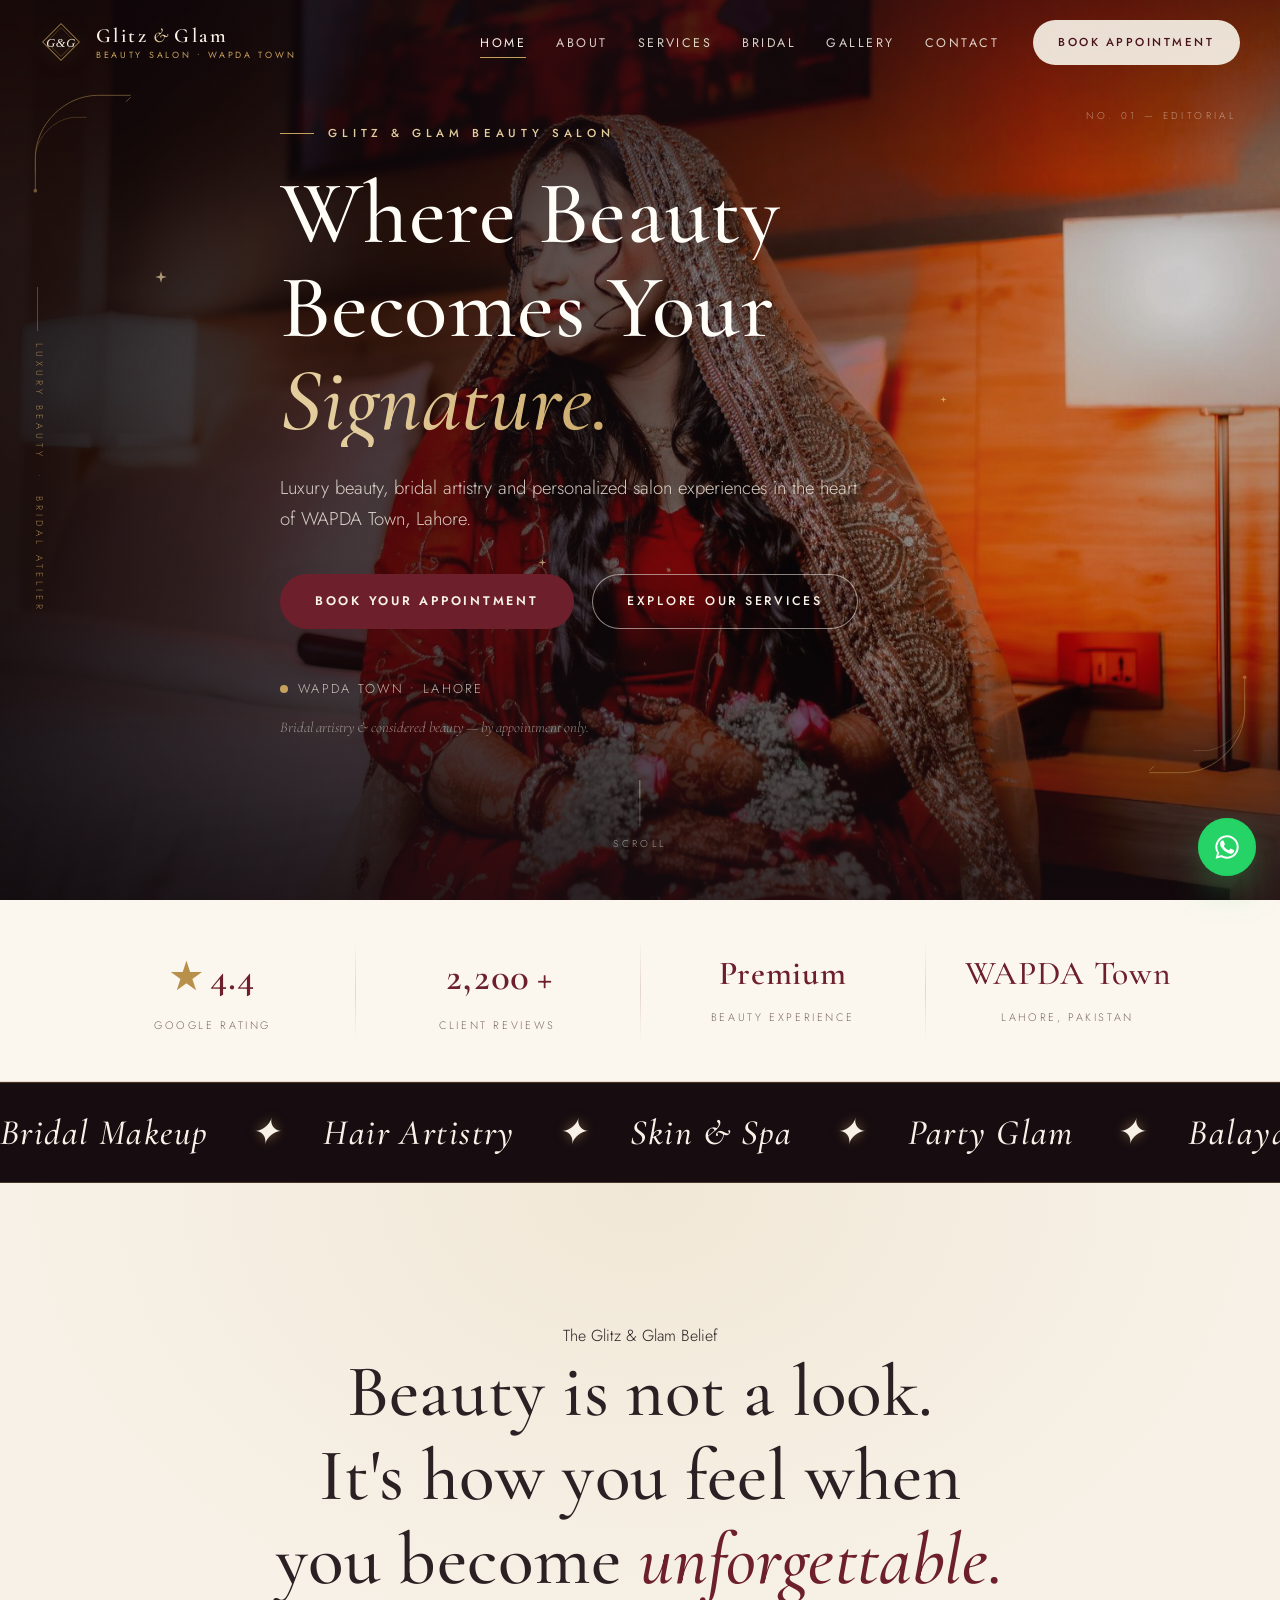
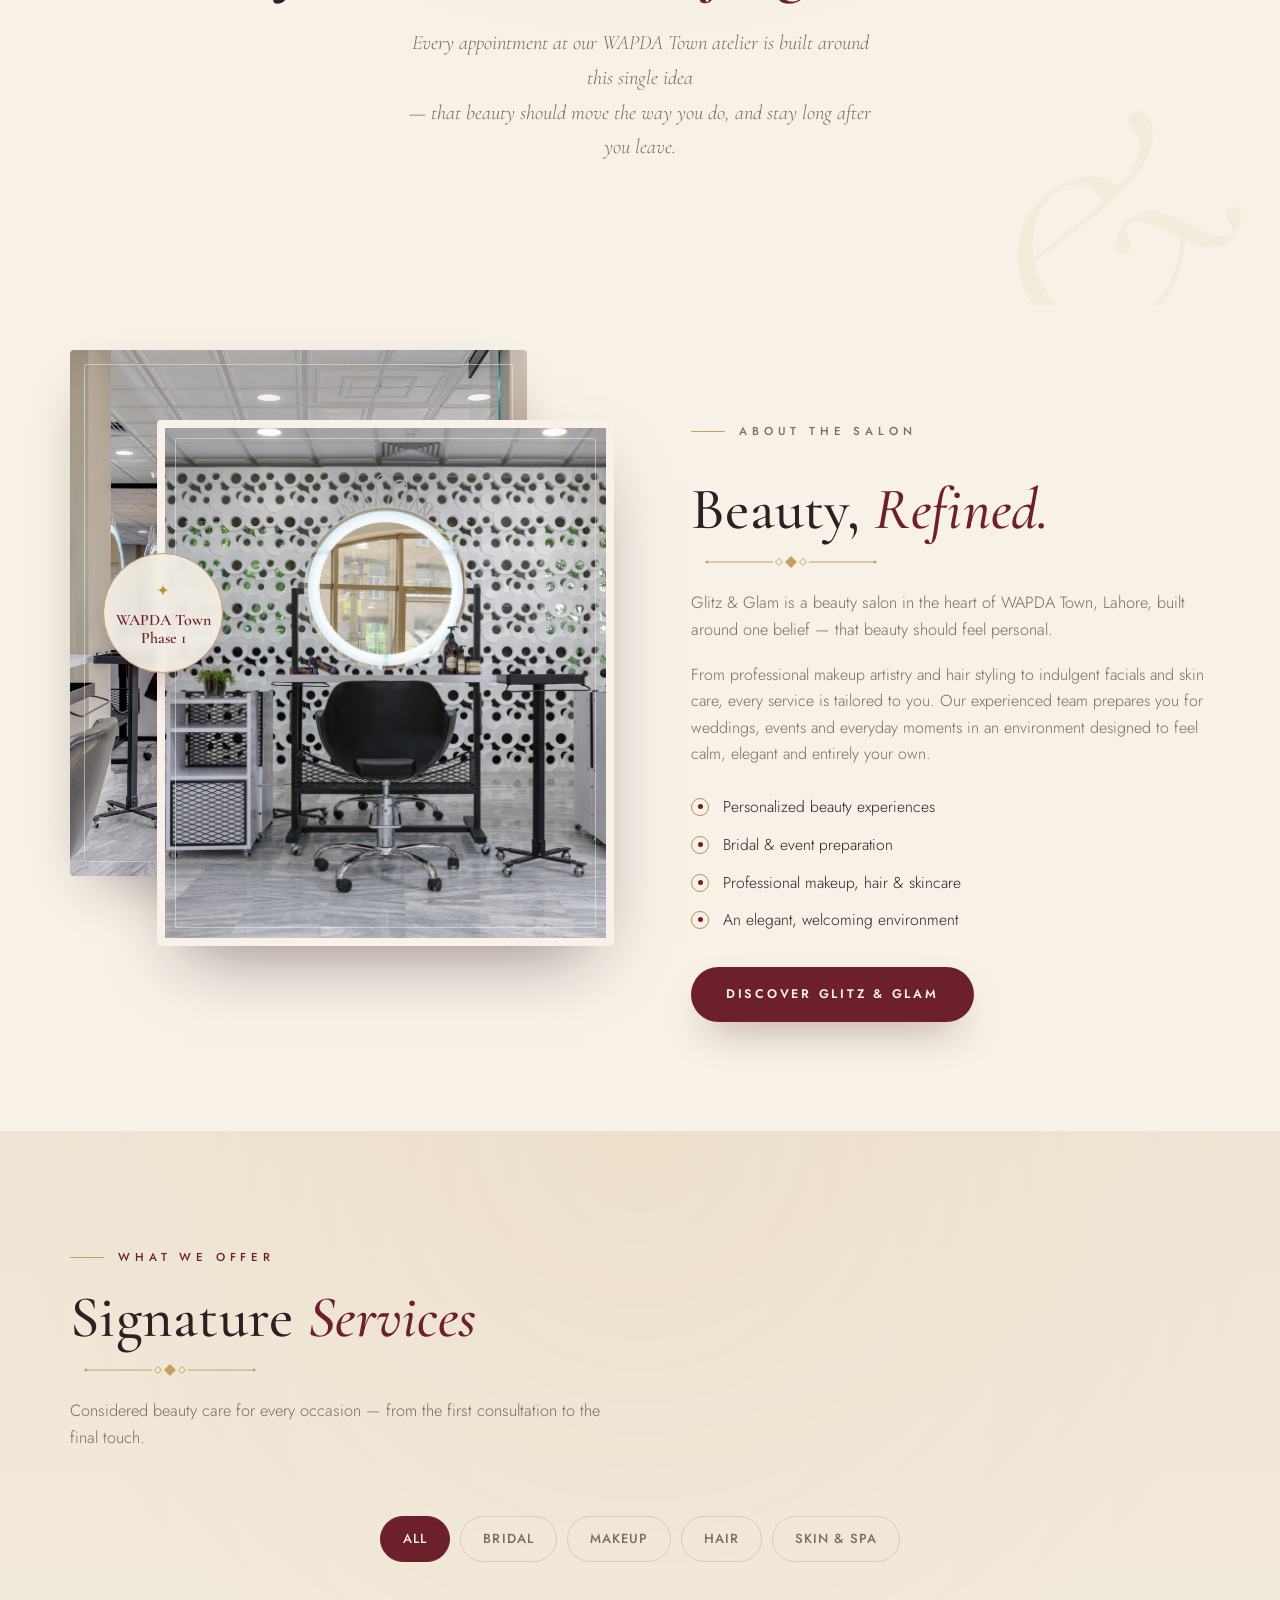
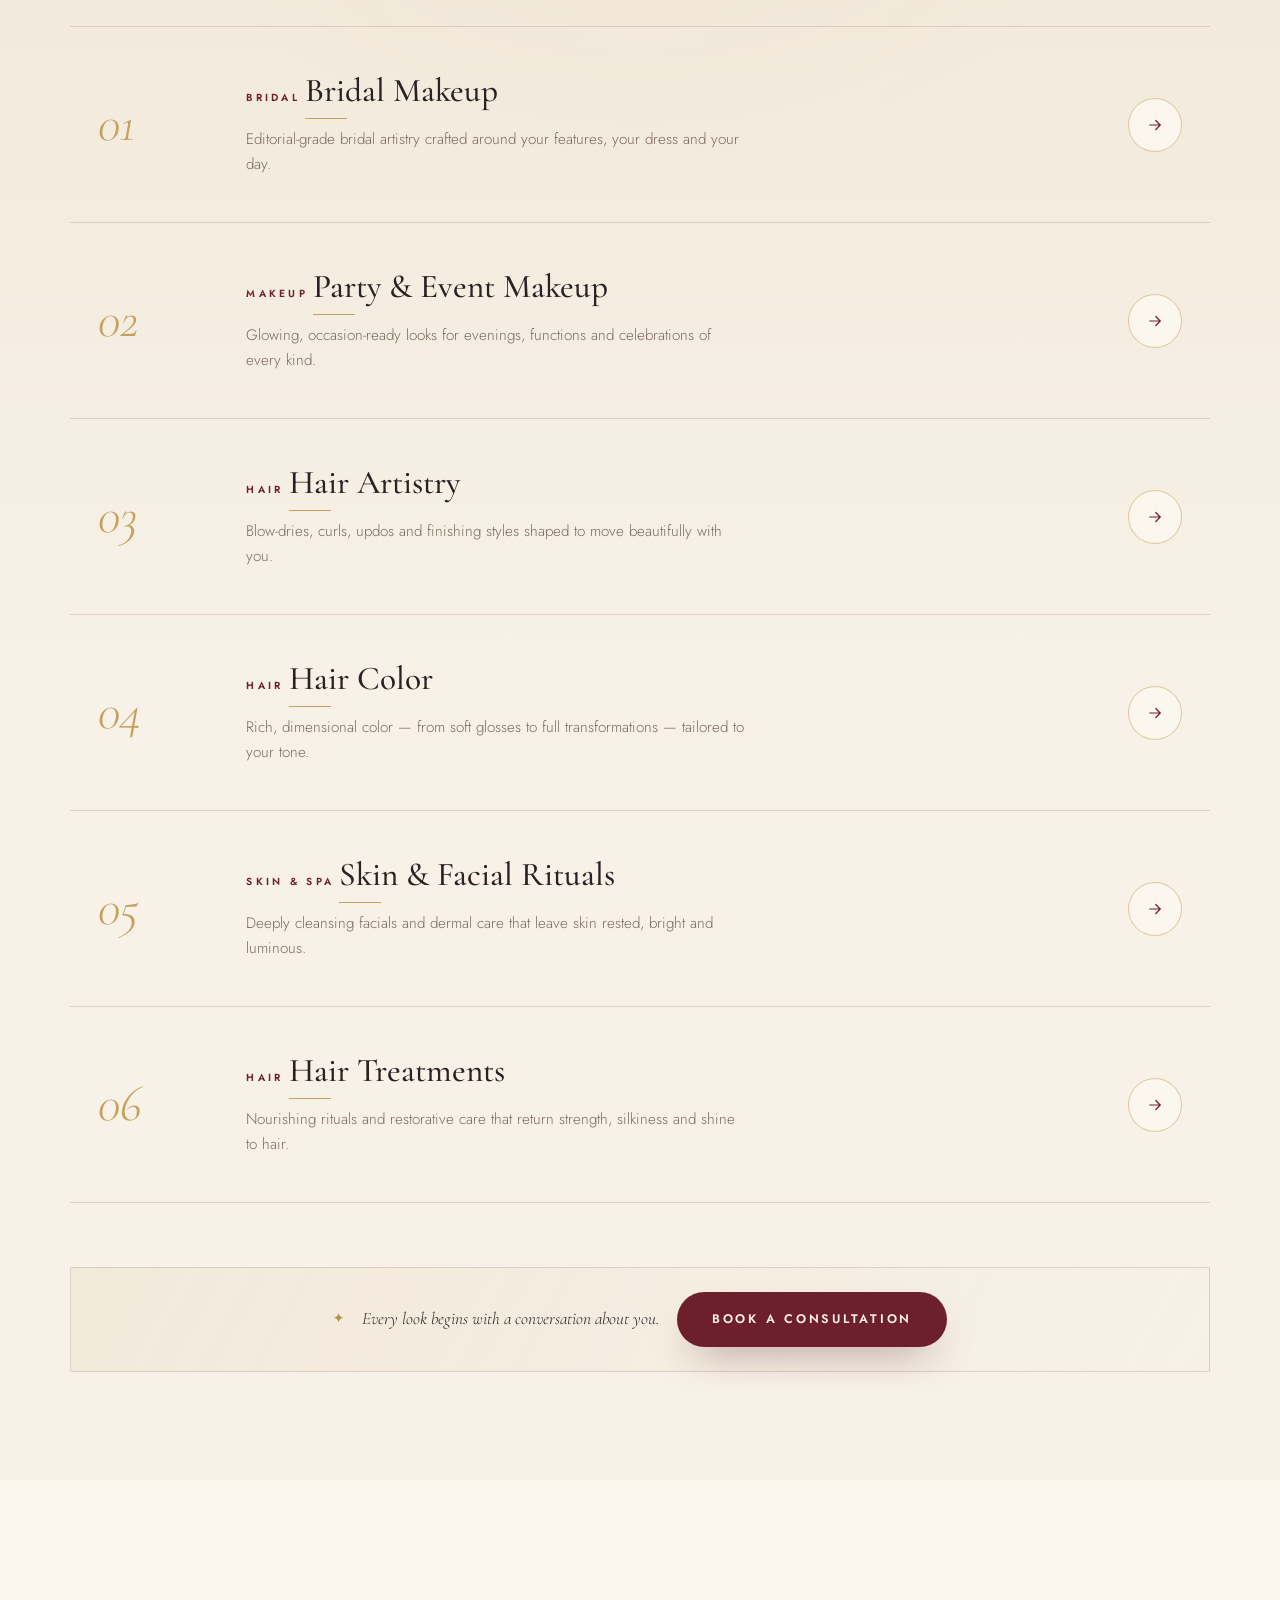
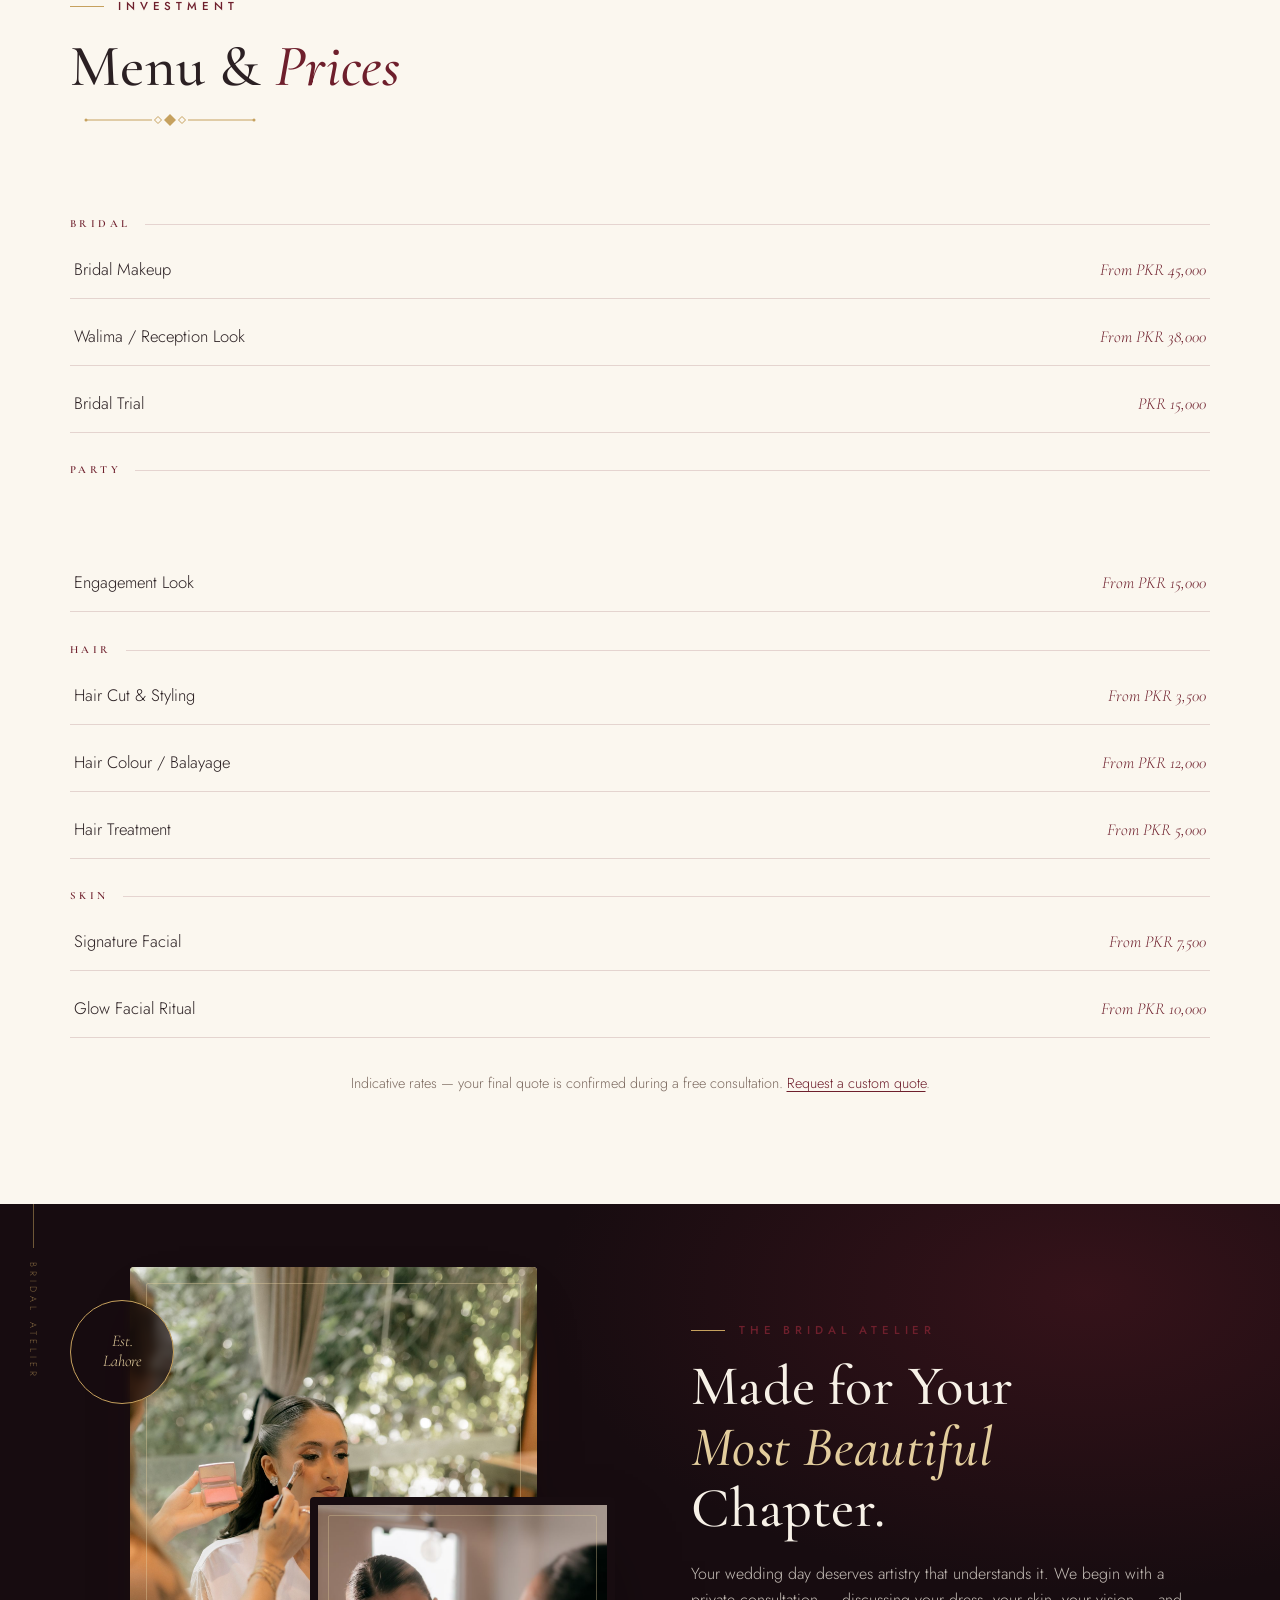
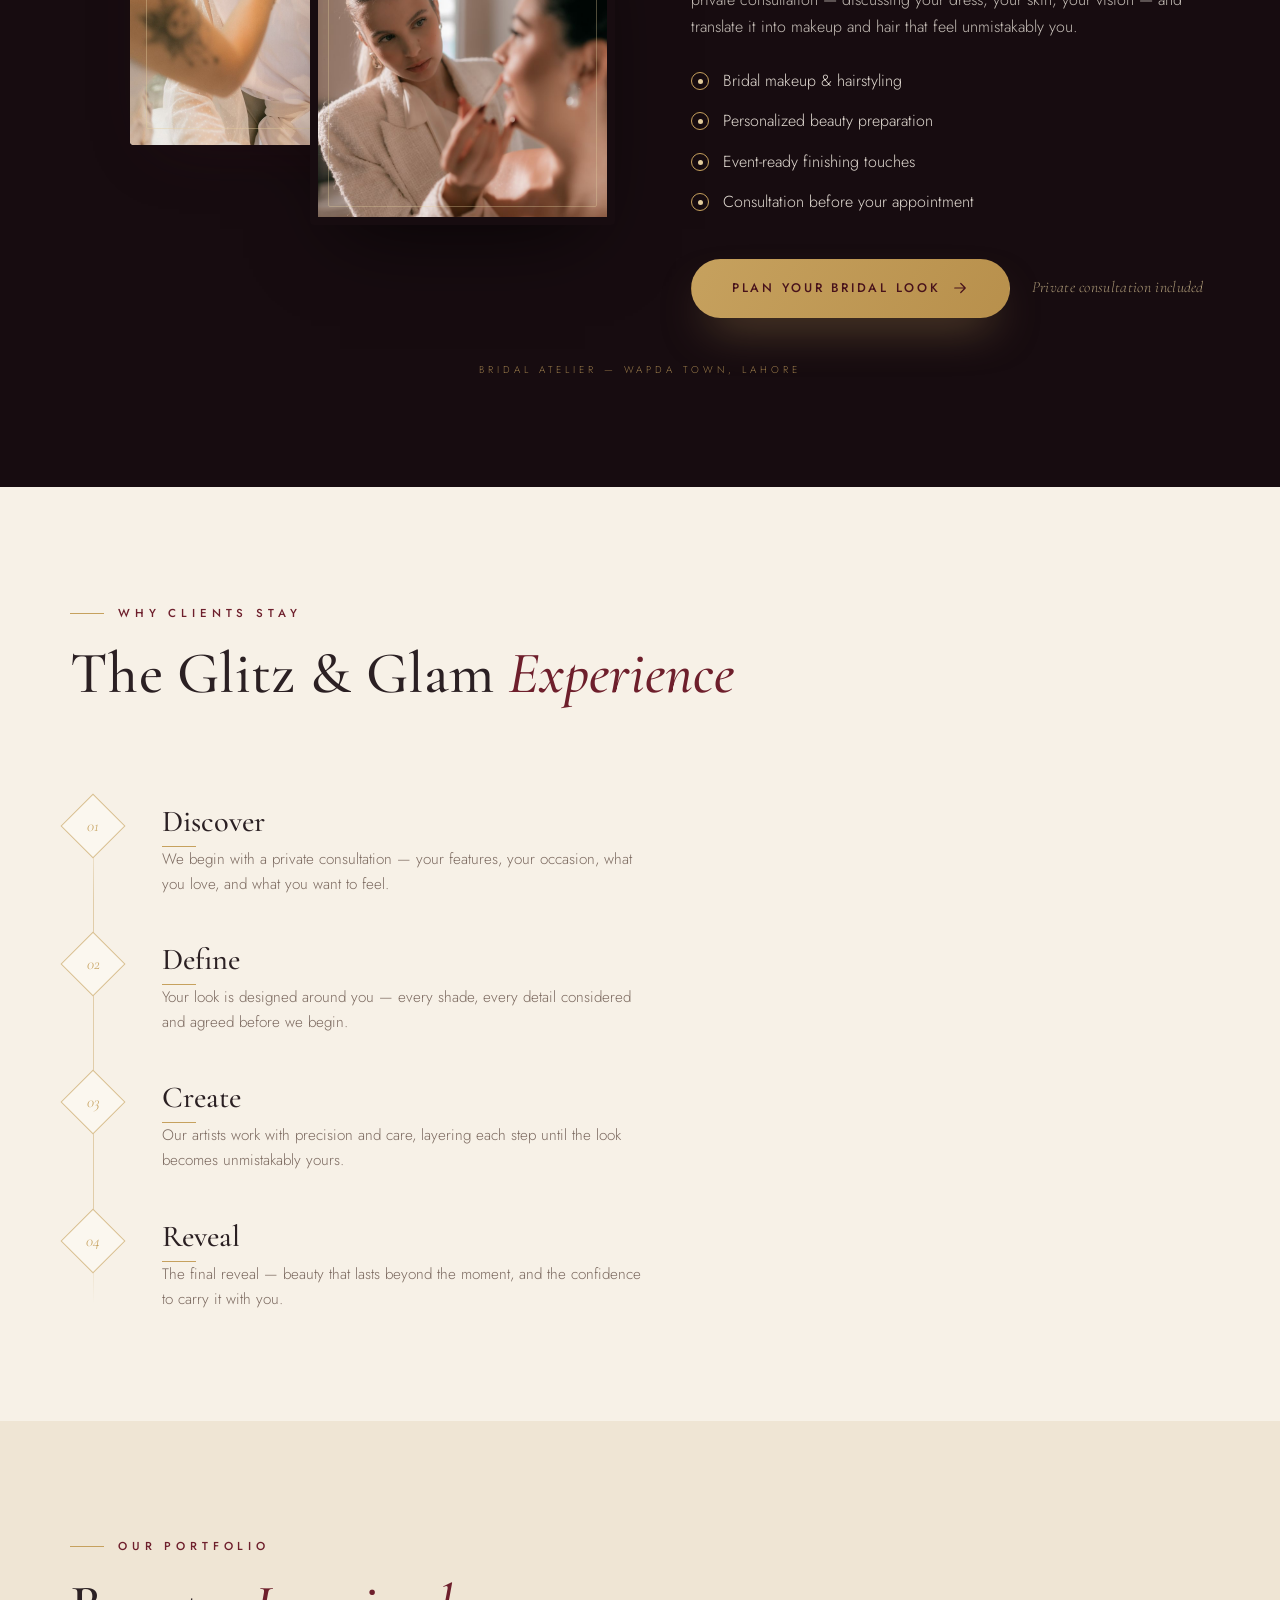
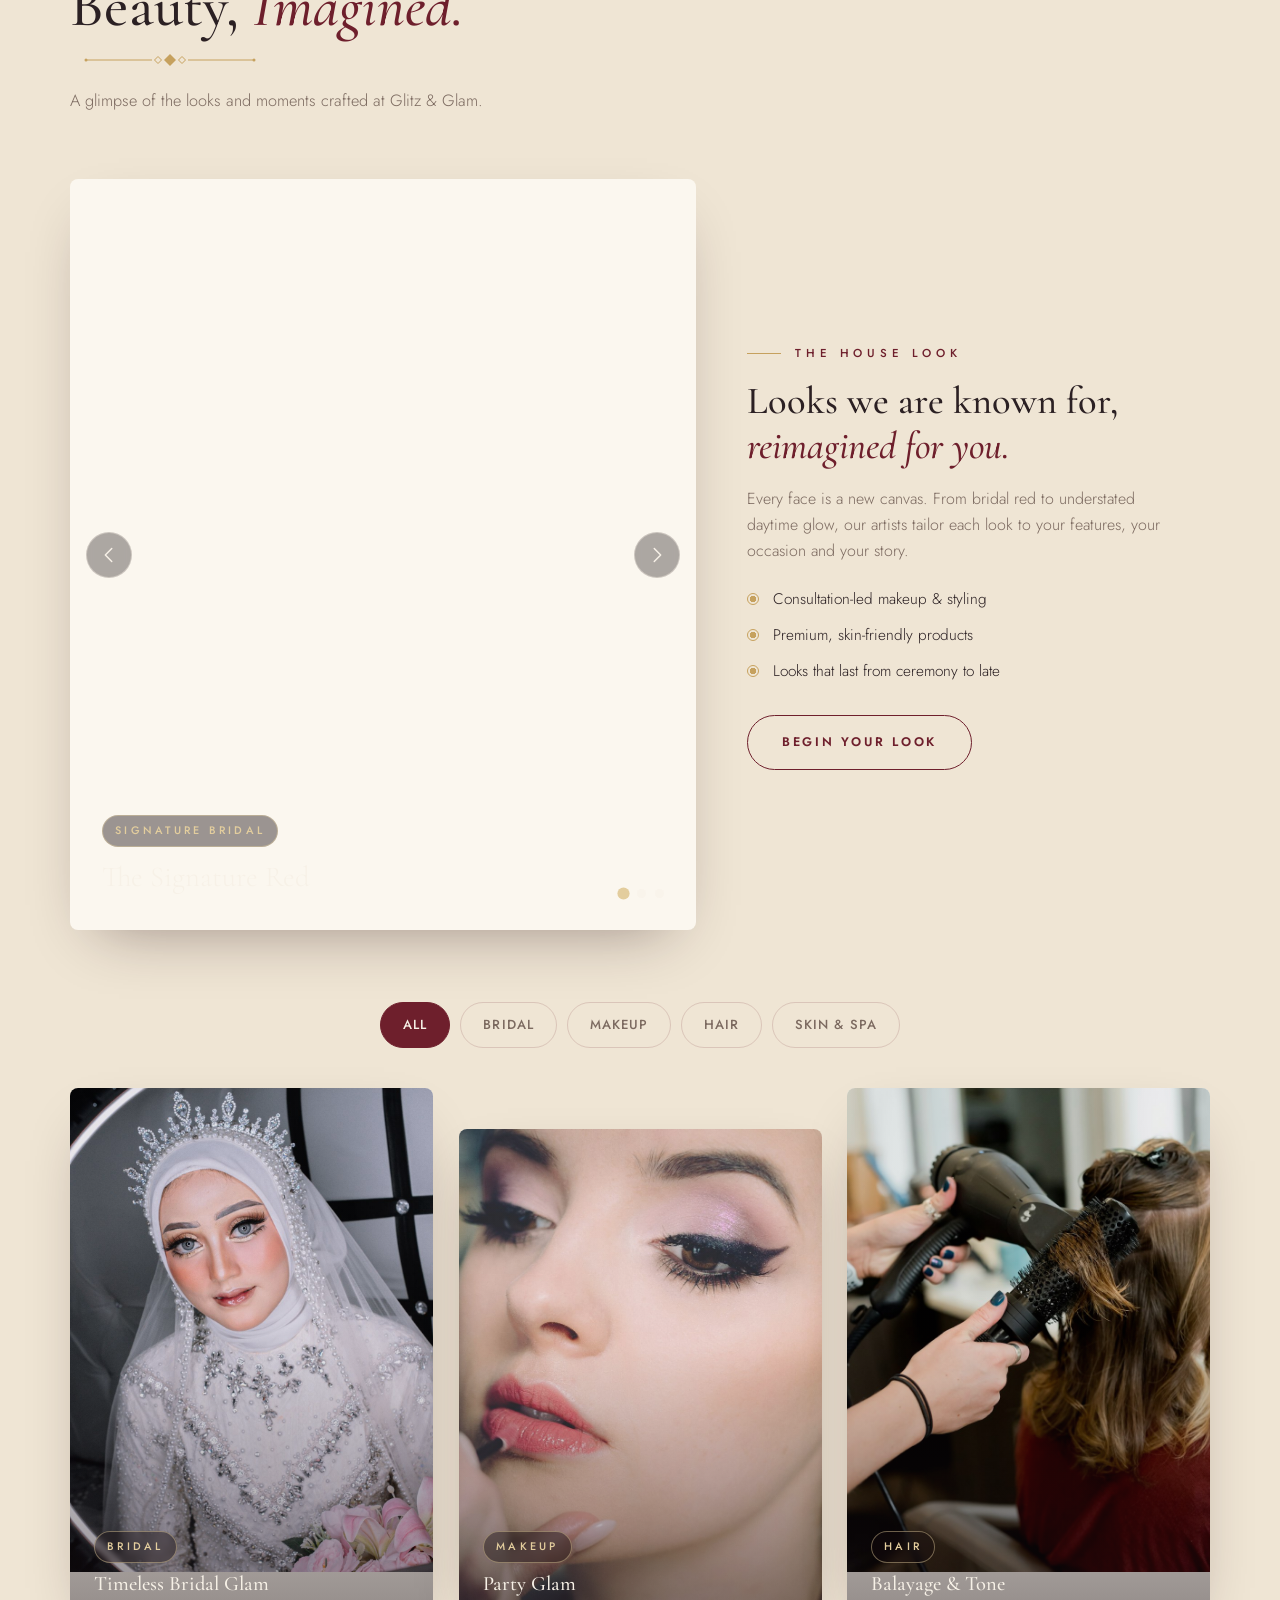
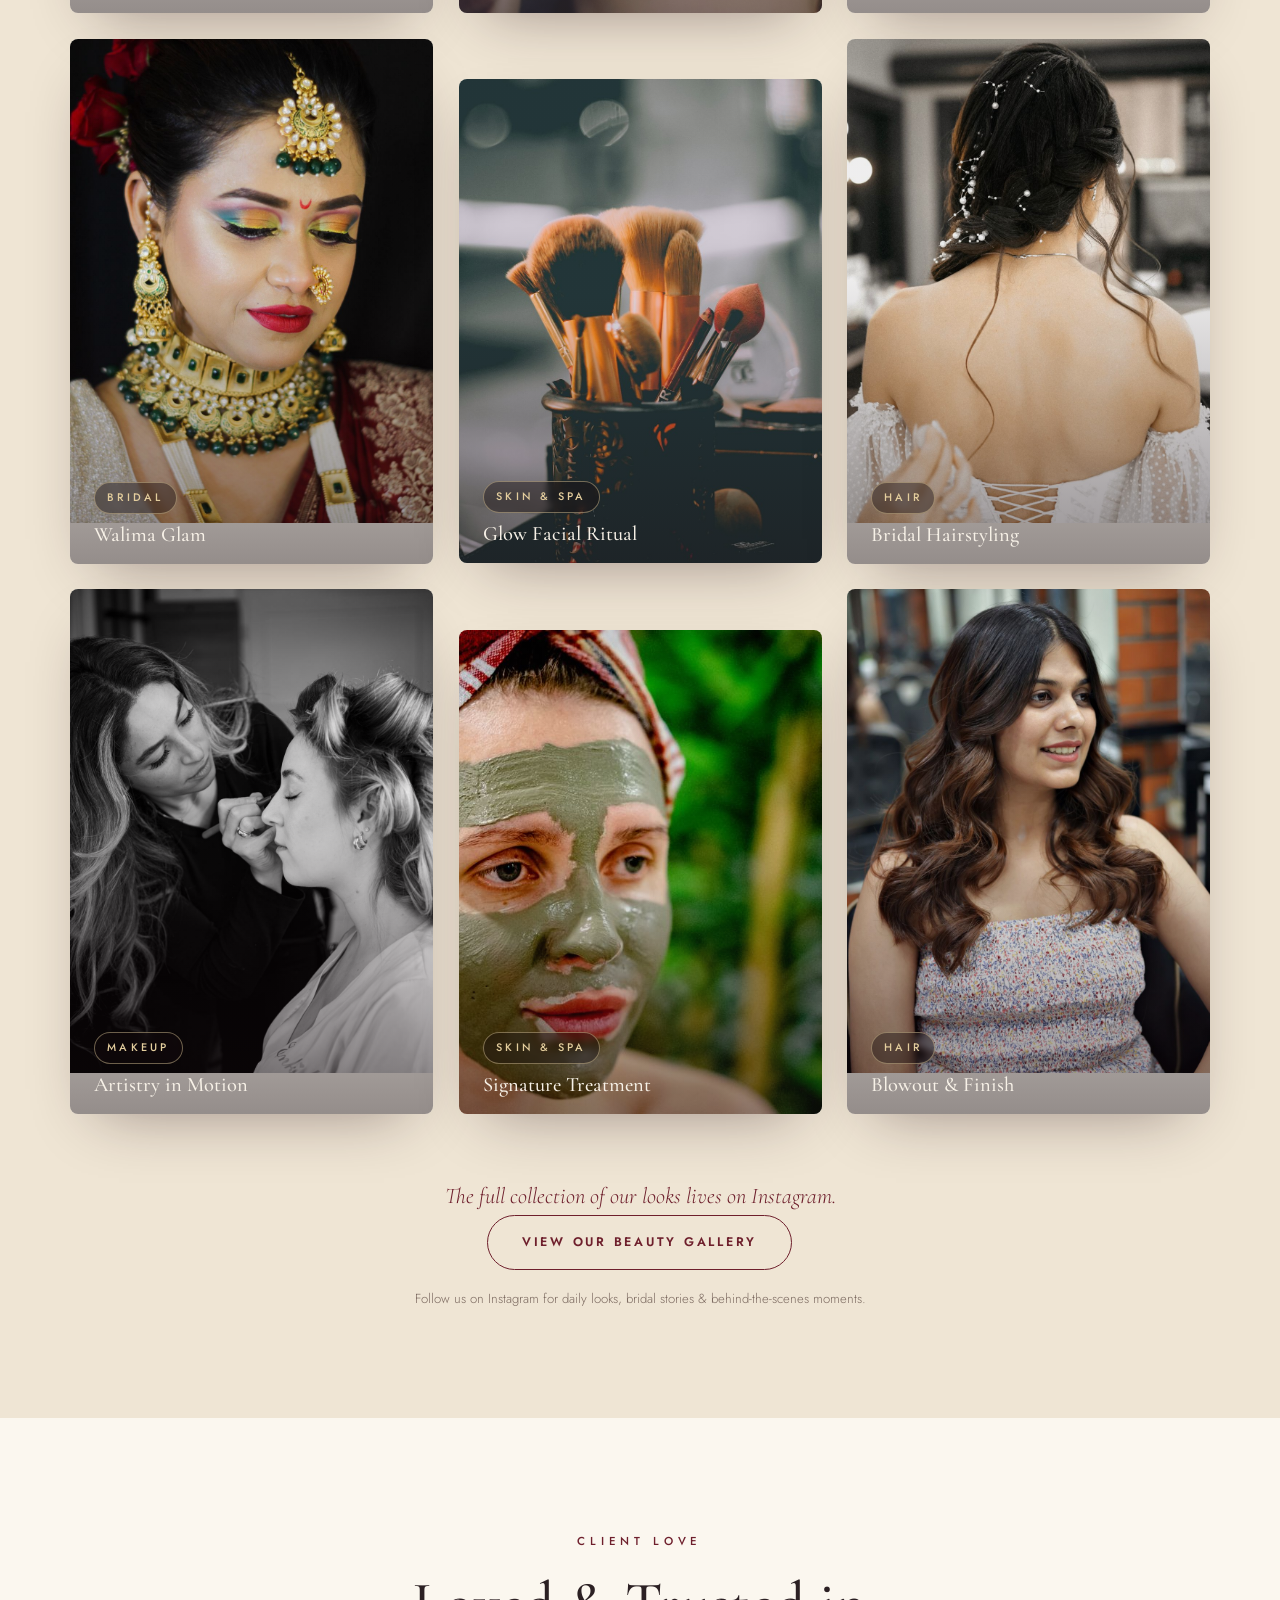
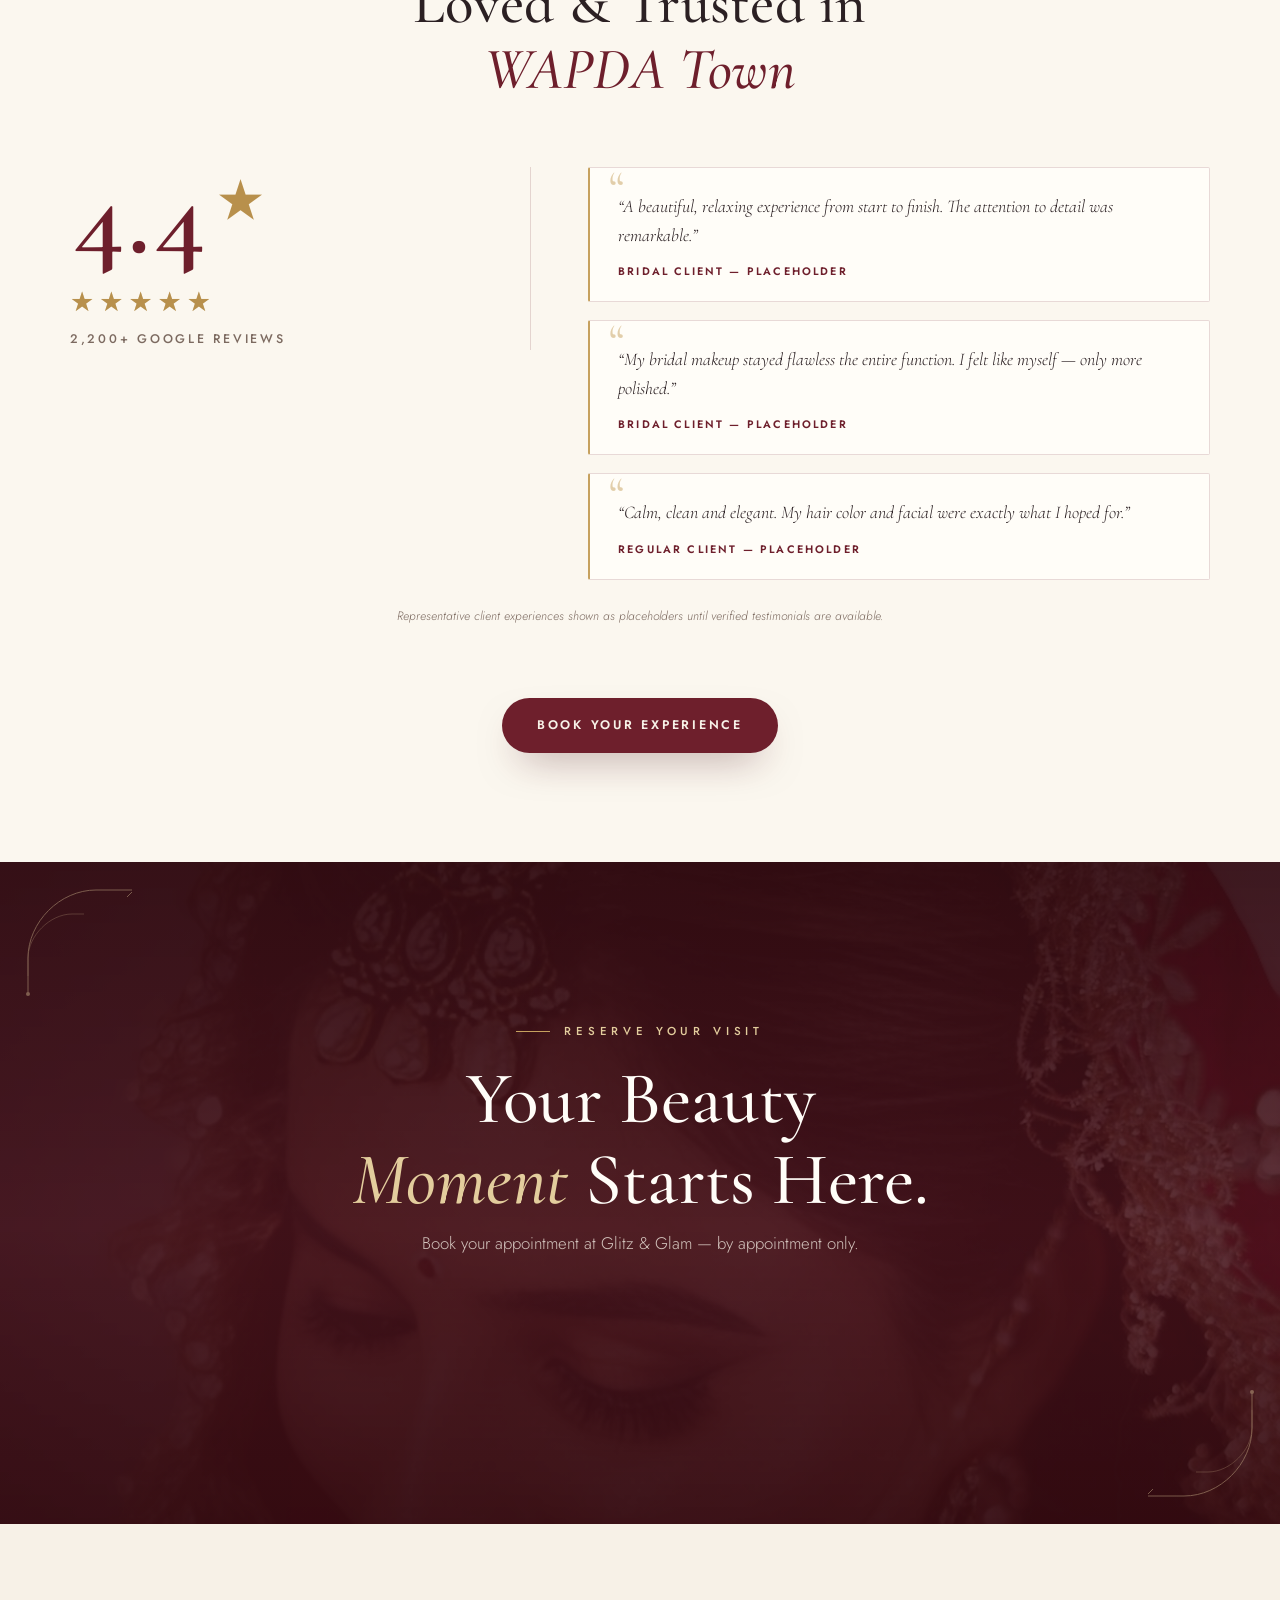
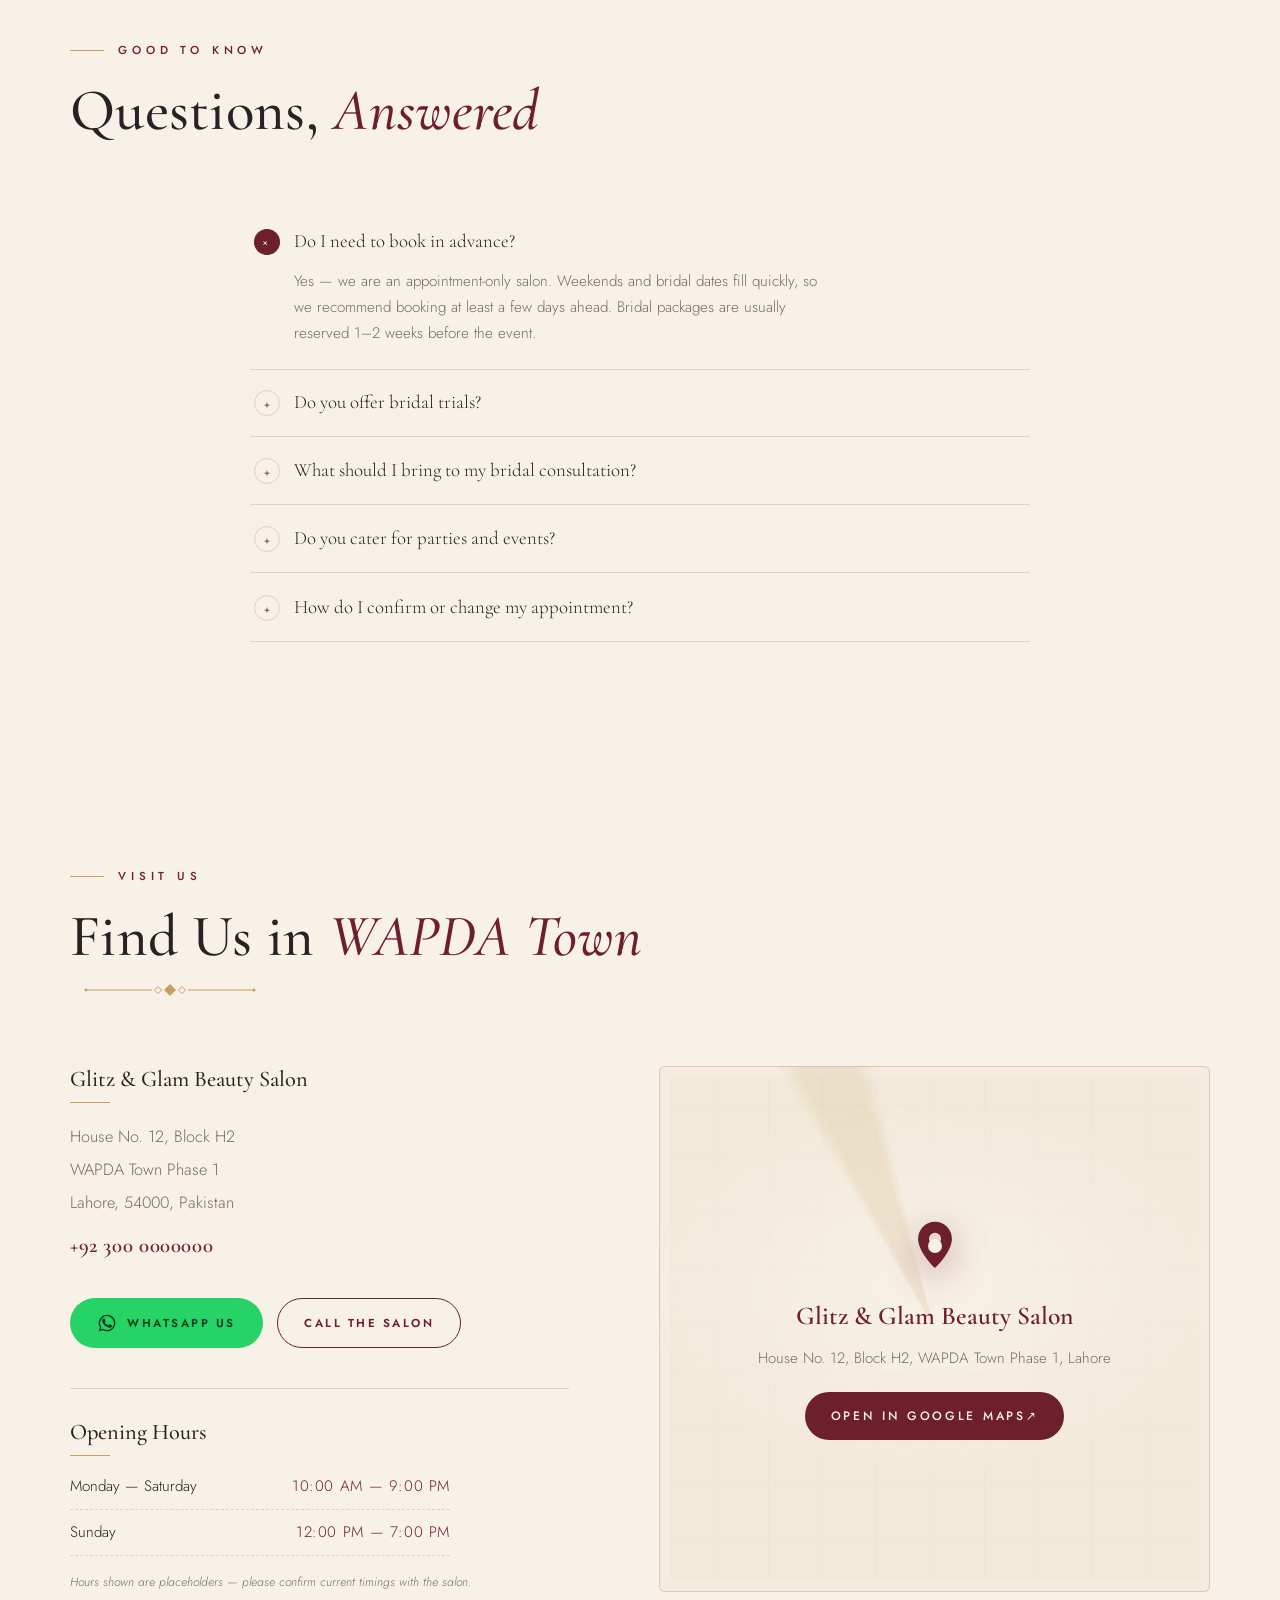
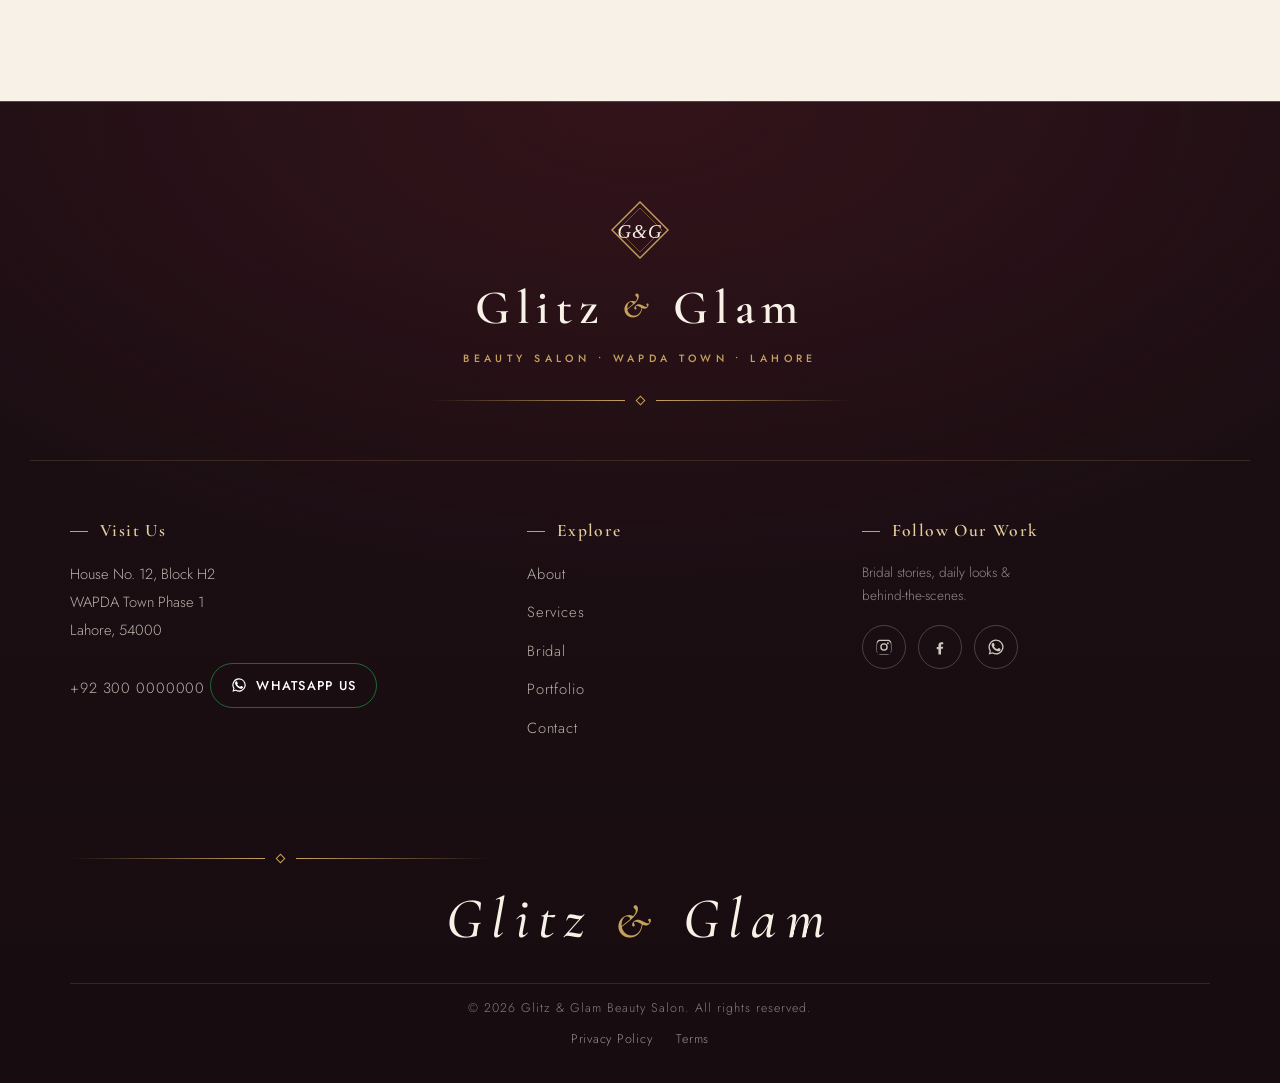
==== commit 64b63d50: "Polish pass II: booking modal (WhatsApp handoff), config-driven price list, FAQ + FAQPage schema, wo" ====
--- a/index.html
+++ b/index.html
@@ -59,15 +59,58 @@
     "image": "assets/img/og-bridal.jpg"
   }
   </script>
+
+  <!-- Structured data: FAQ -->
+  <script type="application/ld+json">
+  {
+    "@context": "https://schema.org",
+    "@type": "FAQPage",
+    "mainEntity": [
+      {
+        "@type": "Question",
+        "name": "Do I need to book in advance?",
+        "acceptedAnswer": {
+          "@type": "Answer",
+          "text": "Yes — we are an appointment-only salon. Weekends and bridal dates fill quickly, so we recommend booking at least a few days ahead. Bridal packages are usually reserved 1–2 weeks before the event."
+        }
+      },
+      {
+        "@type": "Question",
+        "name": "Do you offer bridal trials?",
+        "acceptedAnswer": {
+          "@type": "Answer",
+          "text": "Absolutely. A trial lets us perfect your look before the big day — shades, placement and finish are agreed and documented so the final result is exactly what you loved."
+        }
+      },
+      {
+        "@type": "Question",
+        "name": "Do you cater for parties and events?",
+        "acceptedAnswer": {
+          "@type": "Answer",
+          "text": "Yes — party, walima and event looks are available for groups. Message us on WhatsApp for group bookings and on-location services."
+        }
+      },
+      {
+        "@type": "Question",
+        "name": "How do I confirm or change my appointment?",
+        "acceptedAnswer": {
+          "@type": "Answer",
+          "text": "Use the booking form or message us on WhatsApp — we confirm every booking personally and are happy to move your date or time should plans change."
+        }
+      }
+    ]
+  }
+  </script>
 </head>
 <body>
 
-  <a class="skip-link" href="#main">Skip to content</a>
+  <a class="skip-link" href="#home">Skip to content</a>
 
   <!-- Preloader -->
   <div class="preloader" aria-hidden="true">
     <img src="assets/logo-mark.svg" alt="" width="64" height="64" />
     <span class="preloader-line"></span>
+    <span class="preloader-word"><span>Glitz &amp; Glam</span><span>Beauty Salon</span></span>
   </div>
 
   <!-- Scroll progress -->
@@ -96,7 +139,7 @@
           <li><a href="#gallery" class="nav-link">Gallery</a></li>
           <li><a href="#contact" class="nav-link">Contact</a></li>
         </ul>
-        <a href="#contact" class="btn btn-pill nav-cta">Book Appointment</a>
+        <a href="#booking" class="btn btn-pill nav-cta" data-open-booking>Book Appointment</a>
       </nav>
 
       <button class="nav-toggle" id="navToggle" aria-label="Open menu" aria-expanded="false" aria-controls="siteNav">
@@ -110,7 +153,7 @@
   <main id="main">
 
     <!-- ============ HERO ============ -->
-    <section class="hero" id="home" aria-label="Welcome to Glitz & Glam Beauty Salon">
+    <section class="hero" id="home" tabindex="-1" aria-label="Welcome to Glitz &amp; Glam Beauty Salon">
       <div class="hero-media" data-parallax="0.22" aria-hidden="true">
         <img src="assets/img/hero-bride-wide.jpg" width="1920" height="1231" fetchpriority="high" decoding="async" alt="Elegant South Asian bride in traditional red attire with bridal jewelry and henna, seated in a warm, elegant setting" />
       </div>
@@ -144,7 +187,7 @@
         </h1>
         <p class="hero-sub reveal-up" data-delay="3">Luxury beauty, bridal artistry and personalized salon experiences in the heart of WAPDA Town, Lahore.</p>
         <div class="hero-actions reveal-up" data-delay="4">
-          <a href="#contact" class="btn btn-solid" data-magnetic>Book Your Appointment</a>
+          <a href="#booking" class="btn btn-solid" data-magnetic data-open-booking>Book Your Appointment</a>
           <a href="#services" class="btn btn-ghost-light" data-magnetic>Explore Our Services</a>
         </div>
         <div class="hero-meta reveal-up" data-delay="5">
@@ -305,10 +348,10 @@
             <span class="svc-num" aria-hidden="true">01</span>
             <div class="svc-body">
               <span class="svc-cat">Bridal</span>
-              <h3 class="svc-name"><a href="#contact">Bridal Makeup</a></h3>
+              <h3 class="svc-name"><a href="#booking" data-open-booking>Bridal Makeup</a></h3>
               <p class="svc-desc">Editorial-grade bridal artistry crafted around your features, your dress and your day.</p>
             </div>
-            <a class="svc-arrow" href="#contact" aria-label="Book Bridal Makeup" data-magnetic>
+            <a class="svc-arrow" href="#booking" data-open-booking aria-label="Book Bridal Makeup" data-magnetic>
               <svg viewBox="0 0 24 24" aria-hidden="true"><path d="M5 12h14M13 6l6 6-6 6" fill="none" stroke="currentColor" stroke-width="1.6" stroke-linecap="round" stroke-linejoin="round"/></svg>
             </a>
             <figure class="svc-media" aria-hidden="true"><img src="assets/img/service-bridal-makeup.jpg" width="1000" height="1498" alt="" loading="lazy" decoding="async" /></figure>
@@ -318,10 +361,10 @@
             <span class="svc-num" aria-hidden="true">02</span>
             <div class="svc-body">
               <span class="svc-cat">Makeup</span>
-              <h3 class="svc-name"><a href="#contact">Party &amp; Event Makeup</a></h3>
+              <h3 class="svc-name"><a href="#booking" data-open-booking>Party &amp; Event Makeup</a></h3>
               <p class="svc-desc">Glowing, occasion-ready looks for evenings, functions and celebrations of every kind.</p>
             </div>
-            <a class="svc-arrow" href="#contact" aria-label="Book Party &amp; Event Makeup" data-magnetic>
+            <a class="svc-arrow" href="#booking" data-open-booking aria-label="Book Party &amp; Event Makeup" data-magnetic>
               <svg viewBox="0 0 24 24" aria-hidden="true"><path d="M5 12h14M13 6l6 6-6 6" fill="none" stroke="currentColor" stroke-width="1.6" stroke-linecap="round" stroke-linejoin="round"/></svg>
             </a>
             <figure class="svc-media" aria-hidden="true"><img src="assets/img/service-party-makeup.jpg" width="1000" height="1500" alt="" loading="lazy" decoding="async" /></figure>
@@ -331,10 +374,10 @@
             <span class="svc-num" aria-hidden="true">03</span>
             <div class="svc-body">
               <span class="svc-cat">Hair</span>
-              <h3 class="svc-name"><a href="#contact">Hair Artistry</a></h3>
+              <h3 class="svc-name"><a href="#booking" data-open-booking>Hair Artistry</a></h3>
               <p class="svc-desc">Blow-dries, curls, updos and finishing styles shaped to move beautifully with you.</p>
             </div>
-            <a class="svc-arrow" href="#contact" aria-label="Book Hair Artistry" data-magnetic>
+            <a class="svc-arrow" href="#booking" data-open-booking aria-label="Book Hair Artistry" data-magnetic>
               <svg viewBox="0 0 24 24" aria-hidden="true"><path d="M5 12h14M13 6l6 6-6 6" fill="none" stroke="currentColor" stroke-width="1.6" stroke-linecap="round" stroke-linejoin="round"/></svg>
             </a>
             <figure class="svc-media" aria-hidden="true"><img src="assets/img/service-hair-styling.jpg" width="1000" height="1500" alt="" loading="lazy" decoding="async" /></figure>
@@ -344,10 +387,10 @@
             <span class="svc-num" aria-hidden="true">04</span>
             <div class="svc-body">
               <span class="svc-cat">Hair</span>
-              <h3 class="svc-name"><a href="#contact">Hair Color</a></h3>
+              <h3 class="svc-name"><a href="#booking" data-open-booking>Hair Color</a></h3>
               <p class="svc-desc">Rich, dimensional color — from soft glosses to full transformations — tailored to your tone.</p>
             </div>
-            <a class="svc-arrow" href="#contact" aria-label="Book Hair Color" data-magnetic>
+            <a class="svc-arrow" href="#booking" data-open-booking aria-label="Book Hair Color" data-magnetic>
               <svg viewBox="0 0 24 24" aria-hidden="true"><path d="M5 12h14M13 6l6 6-6 6" fill="none" stroke="currentColor" stroke-width="1.6" stroke-linecap="round" stroke-linejoin="round"/></svg>
             </a>
             <figure class="svc-media" aria-hidden="true"><img src="assets/img/service-hair-color.jpg" width="1000" height="1500" alt="" loading="lazy" decoding="async" /></figure>
@@ -357,10 +400,10 @@
             <span class="svc-num" aria-hidden="true">05</span>
             <div class="svc-body">
               <span class="svc-cat">Skin &amp; Spa</span>
-              <h3 class="svc-name"><a href="#contact">Skin &amp; Facial Rituals</a></h3>
+              <h3 class="svc-name"><a href="#booking" data-open-booking>Skin &amp; Facial Rituals</a></h3>
               <p class="svc-desc">Deeply cleansing facials and dermal care that leave skin rested, bright and luminous.</p>
             </div>
-            <a class="svc-arrow" href="#contact" aria-label="Book Skin &amp; Facial Rituals" data-magnetic>
+            <a class="svc-arrow" href="#booking" data-open-booking aria-label="Book Skin &amp; Facial Rituals" data-magnetic>
               <svg viewBox="0 0 24 24" aria-hidden="true"><path d="M5 12h14M13 6l6 6-6 6" fill="none" stroke="currentColor" stroke-width="1.6" stroke-linecap="round" stroke-linejoin="round"/></svg>
             </a>
             <figure class="svc-media" aria-hidden="true"><img src="assets/img/service-facial.jpg" width="1000" height="1500" alt="" loading="lazy" decoding="async" /></figure>
@@ -370,10 +413,10 @@
             <span class="svc-num" aria-hidden="true">06</span>
             <div class="svc-body">
               <span class="svc-cat">Hair</span>
-              <h3 class="svc-name"><a href="#contact">Hair Treatments</a></h3>
+              <h3 class="svc-name"><a href="#booking" data-open-booking>Hair Treatments</a></h3>
               <p class="svc-desc">Nourishing rituals and restorative care that return strength, silkiness and shine to hair.</p>
             </div>
-            <a class="svc-arrow" href="#contact" aria-label="Book Hair Treatments" data-magnetic>
+            <a class="svc-arrow" href="#booking" data-open-booking aria-label="Book Hair Treatments" data-magnetic>
               <svg viewBox="0 0 24 24" aria-hidden="true"><path d="M5 12h14M13 6l6 6-6 6" fill="none" stroke="currentColor" stroke-width="1.6" stroke-linecap="round" stroke-linejoin="round"/></svg>
             </a>
             <figure class="svc-media" aria-hidden="true"><img src="assets/img/service-hair-treatment.jpg" width="1000" height="1500" alt="" loading="lazy" decoding="async" /></figure>
@@ -383,8 +426,33 @@
         <div class="service-footnote reveal-up" data-delay="1">
           <span class="footnote-orn" aria-hidden="true">✦</span>
           <p>Every look begins with a conversation about you.</p>
-          <a href="#contact" class="btn btn-solid" data-magnetic>Book a Consultation</a>
-        </div>
+          <a href="#booking" class="btn btn-solid" data-magnetic data-open-booking>Book a Consultation</a>
+        </div>
+      </div>
+    </section>
+
+    <!-- ============ MENU & PRICES ============ -->
+    <section class="section menu" id="menu" aria-label="Services and pricing">
+      <div class="container">
+        <header class="section-head">
+          <p class="eyebrow reveal-up">Investment</p>
+          <h2 class="section-title reveal-up" data-delay="1">Menu &amp; <em>Prices</em></h2>
+          <svg class="orn-divider reveal-up" data-delay="2" viewBox="0 0 200 24" fill="none" aria-hidden="true">
+            <g stroke="currentColor" stroke-width="1">
+              <path d="M16 12h66"/>
+              <path d="M118 12h66"/>
+              <path d="M88 8.5l3.5 3.5-3.5 3.5-3.5-3.5z"/>
+              <path d="M112 8.5l3.5 3.5-3.5 3.5-3.5-3.5z"/>
+              <circle cx="16" cy="12" r="1.5" fill="currentColor" stroke="none"/>
+              <circle cx="184" cy="12" r="1.5" fill="currentColor" stroke="none"/>
+            </g>
+            <path d="M100 6l6 6-6 6-6-6z" fill="currentColor" stroke="none"/>
+          </svg>
+        </header>
+        <div class="menu-list" data-pricelist></div>
+        <p class="menu-note reveal">Indicative rates — your final quote is confirmed during a free consultation.
+          <a href="#booking" data-open-booking>Request a custom quote</a>.
+        </p>
       </div>
     </section>
 
@@ -417,7 +485,7 @@
             <li class="reveal-up" data-delay="3"><span class="point-mark" aria-hidden="true"></span>Consultation before your appointment</li>
           </ul>
           <div class="bridal-cta reveal-up" data-delay="4">
-            <a href="#contact" class="btn btn-gold btn-bridal" data-magnetic>Plan Your Bridal Look
+            <a href="#booking" class="btn btn-gold btn-bridal" data-magnetic data-open-booking>Plan Your Bridal Look
               <svg viewBox="0 0 24 24" aria-hidden="true"><path d="M5 12h14M13 6l6 6-6 6" fill="none" stroke="currentColor" stroke-width="1.6" stroke-linecap="round" stroke-linejoin="round"/></svg>
             </a>
             <span class="bridal-cta-note" aria-hidden="true">Private consultation included</span>
@@ -553,7 +621,7 @@
               <li>Premium, skin-friendly products</li>
               <li>Looks that last from ceremony to late</li>
             </ul>
-            <a href="#contact" class="btn btn-outline is-inline" data-magnetic>Begin Your Look</a>
+            <a href="#booking" class="btn btn-outline is-inline" data-magnetic data-open-booking>Begin Your Look</a>
           </aside>
         </div>
 
@@ -685,6 +753,45 @@
       </figure>
     </div>
 
+    <!-- ============ BOOKING MODAL ============ -->
+    <div class="booking-modal" id="booking" role="dialog" aria-modal="true" aria-labelledby="bookingTitle" tabindex="-1">
+      <div class="booking-overlay" data-booking-close></div>
+      <div class="booking-panel" role="document">
+        <button class="booking-close" type="button" data-booking-close aria-label="Close booking form">
+          <svg viewBox="0 0 24 24" aria-hidden="true"><path d="M6 6l12 12M18 6L6 18" stroke="currentColor" stroke-width="1.6" stroke-linecap="round"/></svg>
+        </button>
+        <header class="booking-head">
+          <p class="eyebrow">Reserve Your Experience</p>
+          <h2 id="bookingTitle">Book an <em>Appointment</em></h2>
+          <p class="booking-note">Pick a service and a preferred slot — we confirm your booking on WhatsApp.</p>
+        </header>
+        <form class="booking-form" id="bookingForm" novalidate>
+          <div class="field">
+            <label for="bkService">Service</label>
+            <select id="bkService" name="service" required></select>
+          </div>
+          <div class="field-row">
+            <div class="field">
+              <label for="bkDate">Preferred date</label>
+              <input id="bkDate" name="date" type="date" required />
+            </div>
+            <div class="field">
+              <label for="bkTime">Preferred time</label>
+              <select id="bkTime" name="time" required></select>
+            </div>
+          </div>
+          <div class="field">
+            <label for="bkNotes">Notes <span class="opt">(optional)</span></label>
+            <textarea id="bkNotes" name="notes" rows="3" placeholder="Occasion, bridal preview, or any questions…"></textarea>
+          </div>
+          <div class="booking-actions">
+            <button class="btn btn-gold btn-cta-primary" type="submit">Send Booking Request</button>
+            <a class="btn btn-outline" data-phone>or call the salon</a>
+          </div>
+        </form>
+      </div>
+    </div>
+
     <!-- ============ REVIEWS ============ -->
     <section class="section reviews" id="reviews">
       <div class="container">
@@ -719,7 +826,7 @@
         <p class="reviews-disclaimer reveal">Representative client experiences shown as placeholders until verified testimonials are available.</p>
 
         <div class="section-cta reveal">
-          <a href="#contact" class="btn btn-solid" data-magnetic>Book Your Experience</a>
+          <a href="#booking" class="btn btn-solid" data-magnetic data-open-booking>Book Your Experience</a>
         </div>
       </div>
     </section>
@@ -747,10 +854,42 @@
         <h2 class="appointment-title reveal-up" data-delay="1">Your Beauty<br /><em>Moment</em> Starts Here.</h2>
         <p class="appointment-sub reveal-up" data-delay="2">Book your appointment at Glitz &amp; Glam — by appointment only.</p>
         <div class="appointment-actions reveal-up" data-delay="3">
-          <a href="#contact" class="btn btn-gold btn-cta-primary" data-magnetic>Book Your Appointment
+          <a href="#booking" class="btn btn-gold btn-cta-primary" data-magnetic data-open-booking>Book Your Appointment
             <svg viewBox="0 0 24 24" aria-hidden="true"><path d="M5 12h14M13 6l6 6-6 6" fill="none" stroke="currentColor" stroke-width="1.6" stroke-linecap="round" stroke-linejoin="round"/></svg>
           </a>
           <a href="tel:+923000000000" class="btn btn-ghost-light" data-phone target="_blank">Call the Salon</a>
+        </div>
+      </div>
+    </section>
+
+    <!-- ============ FAQ ============ -->
+    <section class="section faq" id="faq" aria-label="Frequently asked questions">
+      <div class="container">
+        <header class="section-head">
+          <p class="eyebrow reveal-up">Good to Know</p>
+          <h2 class="section-title reveal-up" data-delay="1">Questions, <em>Answered</em></h2>
+        </header>
+        <div class="faq-list">
+          <details class="faq-item reveal" open>
+            <summary>Do I need to book in advance?</summary>
+            <p>Yes — we are an appointment-only salon. Weekends and bridal dates fill quickly, so we recommend booking at least a few days ahead. Bridal packages are usually reserved 1–2 weeks before the event.</p>
+          </details>
+          <details class="faq-item reveal">
+            <summary>Do you offer bridal trials?</summary>
+            <p>Absolutely. A trial lets us perfect your look before the big day — shades, placement and finish are agreed and documented so the final result is exactly what you loved.</p>
+          </details>
+          <details class="faq-item reveal">
+            <summary>What should I bring to my bridal consultation?</summary>
+            <p>Photos or references you love, your outfit's swatch if you have one, and any products your skin prefers. If you have henna or an event back-to-back, tell us your timeline so we can plan it well.</p>
+          </details>
+          <details class="faq-item reveal">
+            <summary>Do you cater for parties and events?</summary>
+            <p>Yes — party, walima and event looks are available for groups. Message us on WhatsApp for group bookings and on-location services.</p>
+          </details>
+          <details class="faq-item reveal">
+            <summary>How do I confirm or change my appointment?</summary>
+            <p>Use the booking form above or message us on WhatsApp — we confirm every booking personally and are happy to move your date or time should plans change.</p>
+          </details>
         </div>
       </div>
     </section>
--- a/css/styles.css
+++ b/css/styles.css
@@ -731,7 +731,12 @@
 .carousel-slide.is-active { position: relative; opacity: 1; visibility: visible; }
 .carousel-slide img {
   width: 100%; aspect-ratio: 5 / 6; object-fit: cover;
-}
+  /* HyperFrames: one-pass Ken Burns settle — the incoming slide eases from
+     a gentle scale to a crisp 1.0; the slow drift reads as depth, glyphs never move */
+  transform: scale(1.04);
+  transition: transform 5s var(--ease);
+}
+.carousel-slide.is-active img { transform: scale(1); }
 .carousel-caption {
   position: absolute; left: clamp(18px, 3vw, 32px); bottom: clamp(18px, 3vw, 30px);
   z-index: 2;
@@ -1838,6 +1843,29 @@
   transform: translateX(-101%);
   animation: preDraw 0.8s var(--ease) 0.2s forwards;
 }
+.preloader::before {
+  content: ""; position: absolute; z-index: 0;
+  left: 50%; top: 50%;
+  width: 190px; height: 190px; margin: -95px 0 0 -95px; border-radius: 50%;
+  background: radial-gradient(closest-side, rgba(198, 161, 94, 0.3), rgba(198, 161, 94, 0) 70%);
+  animation: preBloom 2.4s ease-in-out infinite alternate;
+}
+.preloader img, .preloader-line, .preloader-word { position: relative; z-index: 1; }
+.preloader-word {
+  display: grid; gap: 7px; text-align: center;
+  margin-top: -6px;
+}
+.preloader-word span {
+  font-size: 0.6rem; letter-spacing: 0.46em; text-indent: 0.46em;
+  text-transform: uppercase; color: rgba(247, 241, 231, 0.8);
+  opacity: 0;
+  animation: preWord 0.9s var(--ease) 0.35s forwards;
+}
+.preloader-word span:first-child {
+  color: var(--champagne); font-weight: 600; letter-spacing: 0.54em; text-indent: 0.54em;
+}
+@keyframes preBloom { from { opacity: 0.3; transform: scale(0.9); } to { opacity: 0.85; transform: scale(1.12); } }
+@keyframes preWord { from { opacity: 0; letter-spacing: 0.14em; } to { opacity: 1; } }
 @keyframes preIn { from { opacity: 0; transform: translateY(10px) scale(0.9); } to { opacity: 1; transform: none; } }
 @keyframes preDraw { to { transform: translateX(0); } }
 @keyframes preOut {
@@ -2185,6 +2213,184 @@
 }
 
 /* ============================================================
+   BOOKING MODAL — WhatsApp handoff form
+   ============================================================ */
+.booking-modal {
+  position: fixed; inset: 0; z-index: 4000;
+  visibility: hidden; opacity: 0;
+  transition: opacity 0.4s var(--ease), visibility 0.4s;
+}
+.booking-modal.is-open { visibility: visible; opacity: 1; }
+.booking-overlay {
+  position: absolute; inset: 0;
+  background: rgba(23, 12, 16, 0.72);
+  backdrop-filter: blur(3px);
+}
+.booking-panel {
+  position: relative; margin: 4vh auto; z-index: 1;
+  width: min(560px, 92vw); max-height: 92vh; overflow: auto;
+  background: var(--cream-3);
+  border-radius: 12px;
+  box-shadow: 0 50px 110px -40px rgba(0, 0, 0, 0.85);
+  padding: clamp(28px, 5vw, 48px);
+  transform: translateY(24px) scale(0.97);
+  transition: transform 0.5s var(--ease);
+}
+.booking-modal.is-open .booking-panel { transform: none; }
+.booking-close {
+  position: absolute; top: 16px; right: 16px;
+  width: 42px; height: 42px; border-radius: 50%;
+  display: grid; place-items: center;
+  color: var(--muted); background: transparent; border: 1px solid var(--line);
+  transition: background 0.35s var(--ease), color 0.35s var(--ease);
+}
+.booking-close svg { width: 18px; height: 18px; }
+.booking-close:hover { background: var(--wine); color: var(--cream); border-color: var(--wine); }
+.booking-head { margin-bottom: 28px; }
+.booking-head .eyebrow { margin-bottom: 10px; }
+.booking-title,
+.booking-head h2 {
+  font-family: var(--serif); font-size: clamp(1.7rem, 4vw, 2.3rem);
+  margin-bottom: 10px;
+}
+.booking-head h2 em { color: var(--wine); }
+.booking-note { font-size: 0.92rem; color: var(--muted); line-height: 1.6; }
+.booking-form .field { margin-bottom: 18px; }
+.booking-form .field-row { display: grid; grid-template-columns: 1fr 1fr; gap: 14px; }
+.booking-form label {
+  display: block; margin-bottom: 7px;
+  font-size: 0.66rem; font-weight: 600; letter-spacing: 0.24em;
+  text-transform: uppercase; color: var(--text);
+}
+.booking-form label .opt { color: var(--muted); text-transform: none; letter-spacing: 0; font-weight: 400; }
+.booking-form select,
+.booking-form input[type="date"],
+.booking-form textarea {
+  width: 100%; padding: 12px 14px;
+  font-family: var(--sans); font-size: 0.95rem; color: var(--text);
+  background: #fff; border: 1px solid var(--line); border-radius: 8px;
+  transition: border-color 0.3s var(--ease), box-shadow 0.3s var(--ease);
+}
+.booking-form select:focus,
+.booking-form input[type="date"]:focus,
+.booking-form textarea:focus {
+  outline: none; border-color: var(--champagne);
+  box-shadow: 0 0 0 3px rgba(198, 161, 94, 0.18);
+}
+.booking-actions { display: flex; flex-wrap: wrap; gap: 14px; margin-top: 24px; align-items: center; }
+@media (max-width: 640px) {
+  .booking-form .field-row { grid-template-columns: 1fr; }
+  .booking-actions .btn { width: 100%; justify-content: center; }
+  .booking-panel { padding: 26px 18px 30px; }
+}
+
+/* ============================================================
+   MENU & PRICES
+   ============================================================ */
+.menu { background: var(--cream-3); }
+.menu-list { display: grid; gap: 10px; margin-top: clamp(36px, 5vw, 56px); }
+.menu-cat {
+  grid-column: 1 / -1;
+  display: flex; align-items: center; gap: 14px;
+  margin: 22px 0 2px;
+  font-size: 0.68rem; font-weight: 600; letter-spacing: 0.32em;
+  text-transform: uppercase; color: var(--wine);
+}
+.menu-cat::after { content: ""; flex: 1; height: 1px; background: var(--line); }
+.menu-row {
+  display: grid; grid-template-columns: 1fr auto;
+  gap: 24px; align-items: baseline;
+  padding: 14px 4px;
+  border-bottom: 1px solid var(--line);
+  transition: padding 0.4s var(--ease);
+}
+.menu-row:hover { padding-left: 8px; }
+.menu-row-name { font-size: 1.04rem; color: var(--text); }
+.menu-row-price {
+  font-family: var(--serif); font-style: italic;
+  font-size: 1.05rem; color: var(--wine); white-space: nowrap;
+}
+.menu-note {
+  margin-top: 34px; text-align: center;
+  font-size: 0.9rem; color: var(--muted);
+}
+.menu-note a { color: var(--wine); text-decoration: underline; text-underline-offset: 3px; }
+
+/* ============================================================
+   FAQ
+   ============================================================ */
+.faq { background: var(--cream); }
+.faq-list { max-width: 780px; margin: clamp(36px, 5vw, 60px) auto 0; }
+.faq-item {
+  border-bottom: 1px solid var(--line);
+  padding: 18px 4px;
+}
+.faq-item summary {
+  cursor: pointer; list-style: none;
+  font-family: var(--serif); font-size: 1.18rem; color: var(--text);
+  display: flex; align-items: center; gap: 14px;
+  -webkit-tap-highlight-color: transparent;
+}
+.faq-item summary::-webkit-details-marker { display: none; }
+.faq-item summary::before {
+  content: "+"; flex: 0 0 auto;
+  width: 26px; height: 26px; border-radius: 50%;
+  display: grid; place-items: center;
+  font-size: 0.95rem; font-weight: 600;
+  color: var(--wine); border: 1px solid var(--line);
+  transition: transform 0.4s var(--ease), background 0.4s var(--ease), color 0.4s var(--ease);
+}
+.faq-item[open] summary::before {
+  transform: rotate(45deg);
+  background: var(--wine); color: var(--cream); border-color: var(--wine);
+}
+.faq-item p {
+  margin: 12px 0 4px 40px; max-width: 60ch;
+  font-size: 0.95rem; line-height: 1.7; color: var(--muted);
+}
+
+/* ============================================================
+   REFINED MOTION — section-title word reveal, svc glow, lightbox
+   ============================================================ */
+/* Section titles: opacity via reveal-up, the sweep lives in masked words */
+.js .section-title { transform: none; }
+.js .section-title .wt-wrap {
+  display: inline-block; overflow: hidden;
+  vertical-align: top;
+  padding-bottom: 0.08em; margin-bottom: -0.08em;
+}
+.js .section-title .wt-inner {
+  display: inline-block;
+  transform: translateY(115%);
+  transition: transform 0.72s var(--ease);
+  will-change: transform;
+}
+.js .section-title.in .wt-inner { transform: none; }
+
+/* Services rows: champagne glow breathes over the surface on hover */
+.svc-row::before {
+  content: ""; position: absolute; inset: 0; z-index: 0;
+  background: radial-gradient(90% 120% at 18% 0%, rgba(231, 205, 157, 0.22) 0%, rgba(255, 255, 255, 0) 62%);
+  opacity: 0; transition: opacity 0.6s var(--ease);
+  pointer-events: none;
+}
+.svc-row:hover::before { opacity: 1; }
+
+/* Lightbox: gentle figure entrance and settle */
+.lightbox-figure {
+  transform: scale(0.96);
+  opacity: 0;
+  transition: transform 0.5s cubic-bezier(0.22, 1.2, 0.36, 1), opacity 0.45s var(--ease);
+}
+.lightbox.is-open .lightbox-figure { transform: none; opacity: 1; }
+.lightbox-img {
+  transition: opacity 0.5s var(--ease), transform 0.5s var(--ease);
+}
+@media (prefers-reduced-motion: reduce) {
+  .lightbox-figure { transform: none; }
+}
+
+/* ============================================================
    REDUCED MOTION
    ============================================================ */
 @media (prefers-reduced-motion: reduce) {
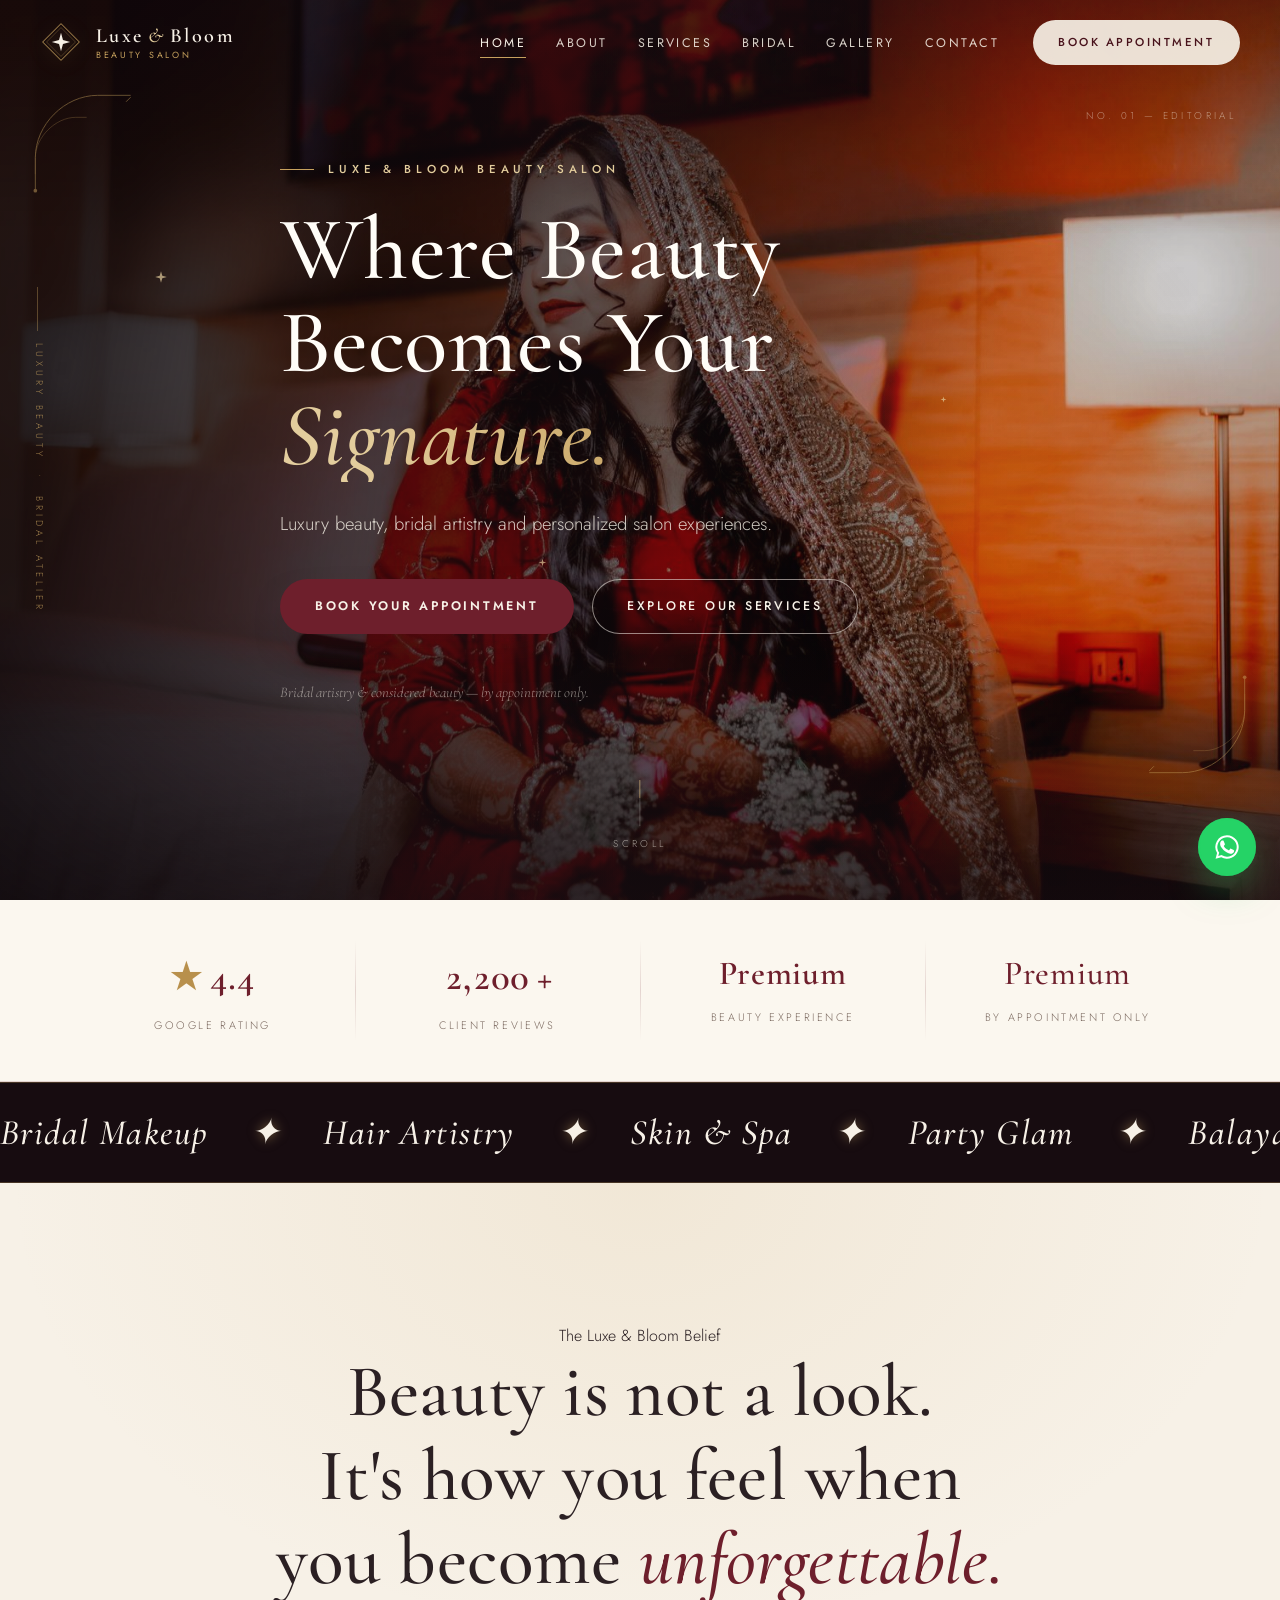
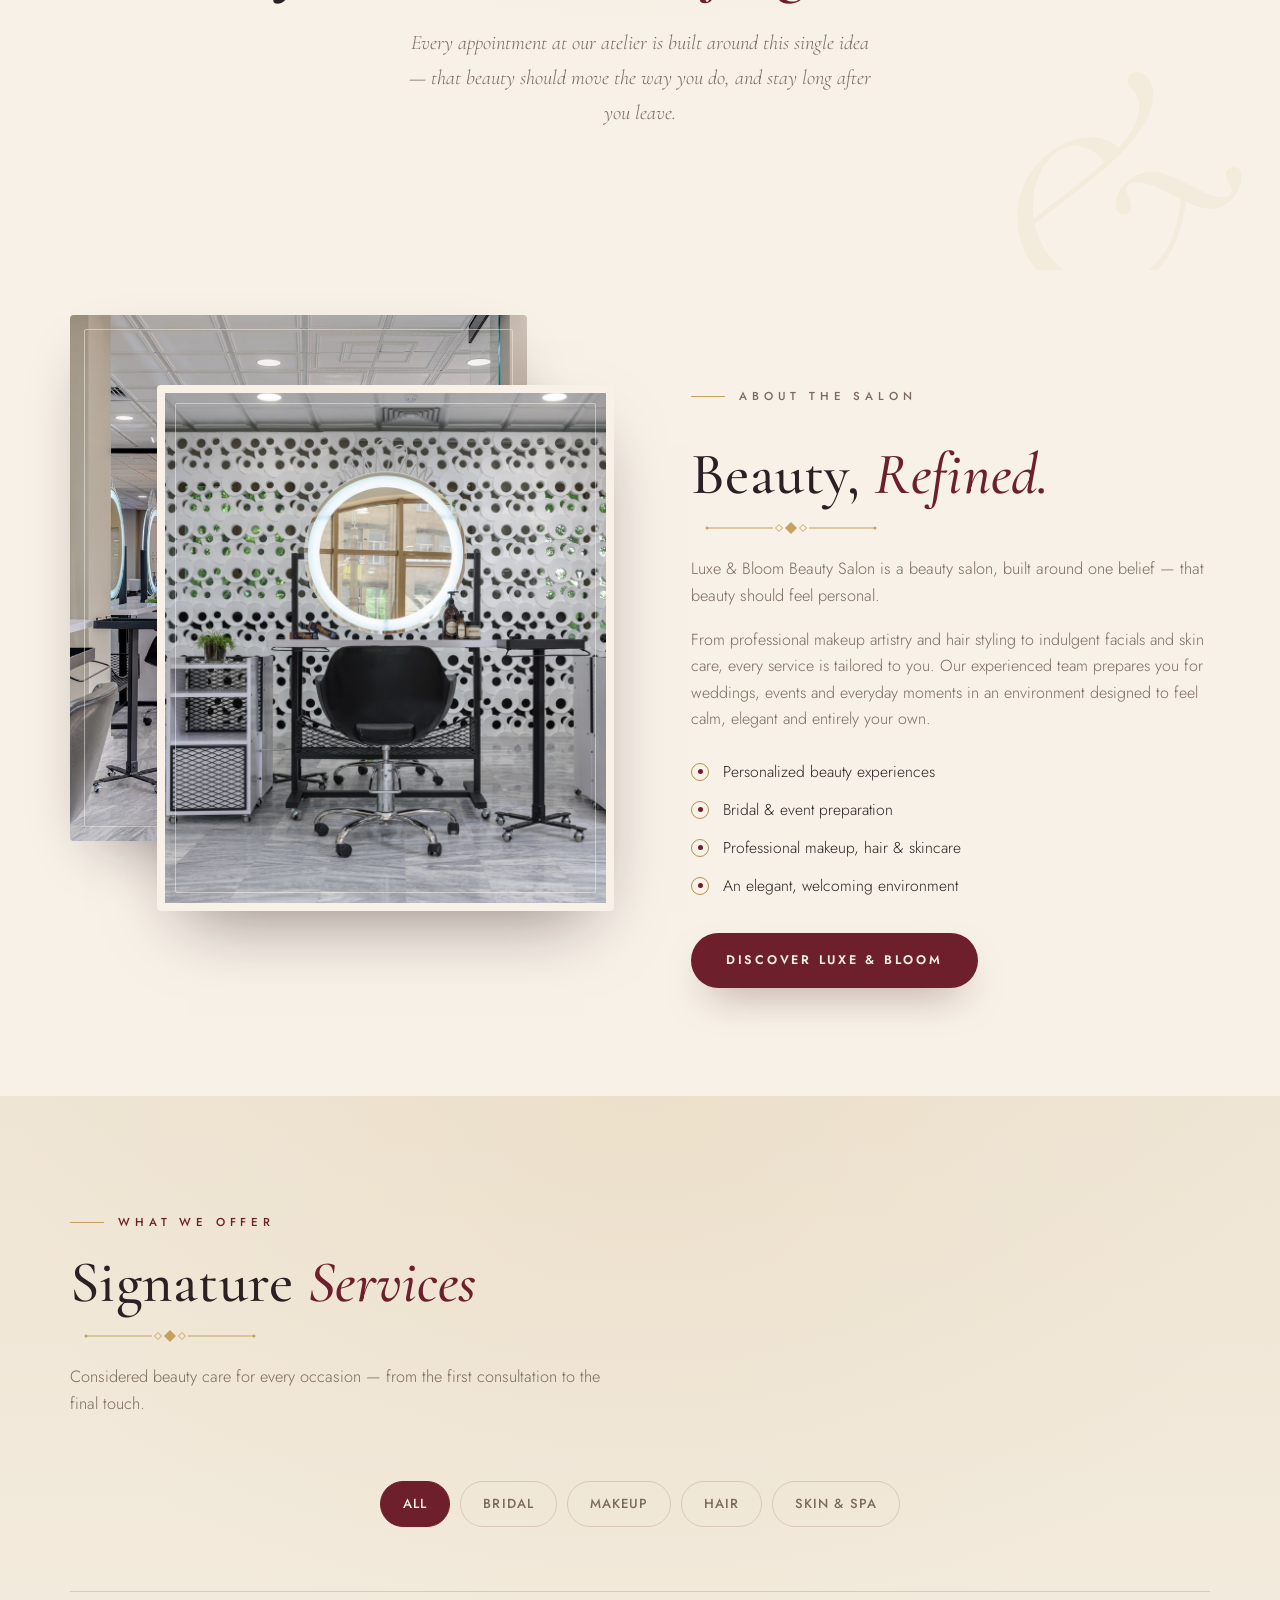
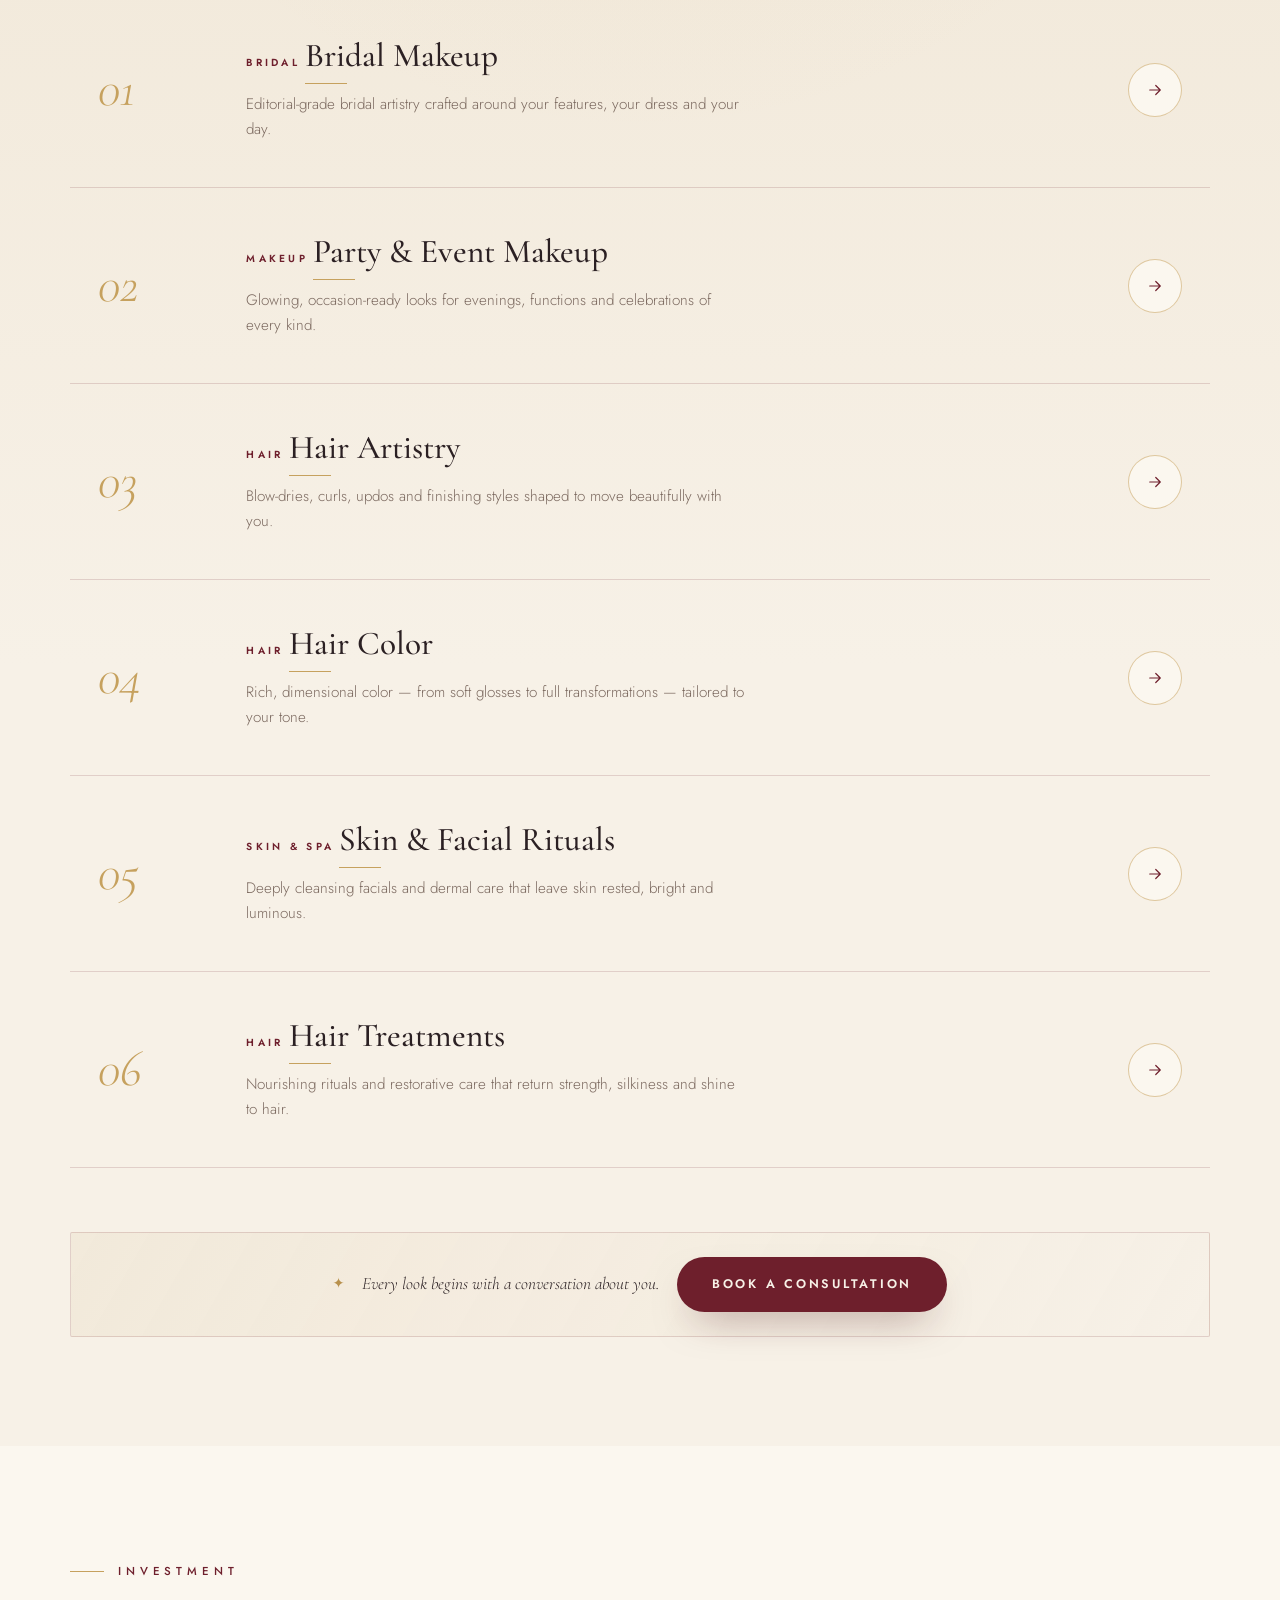
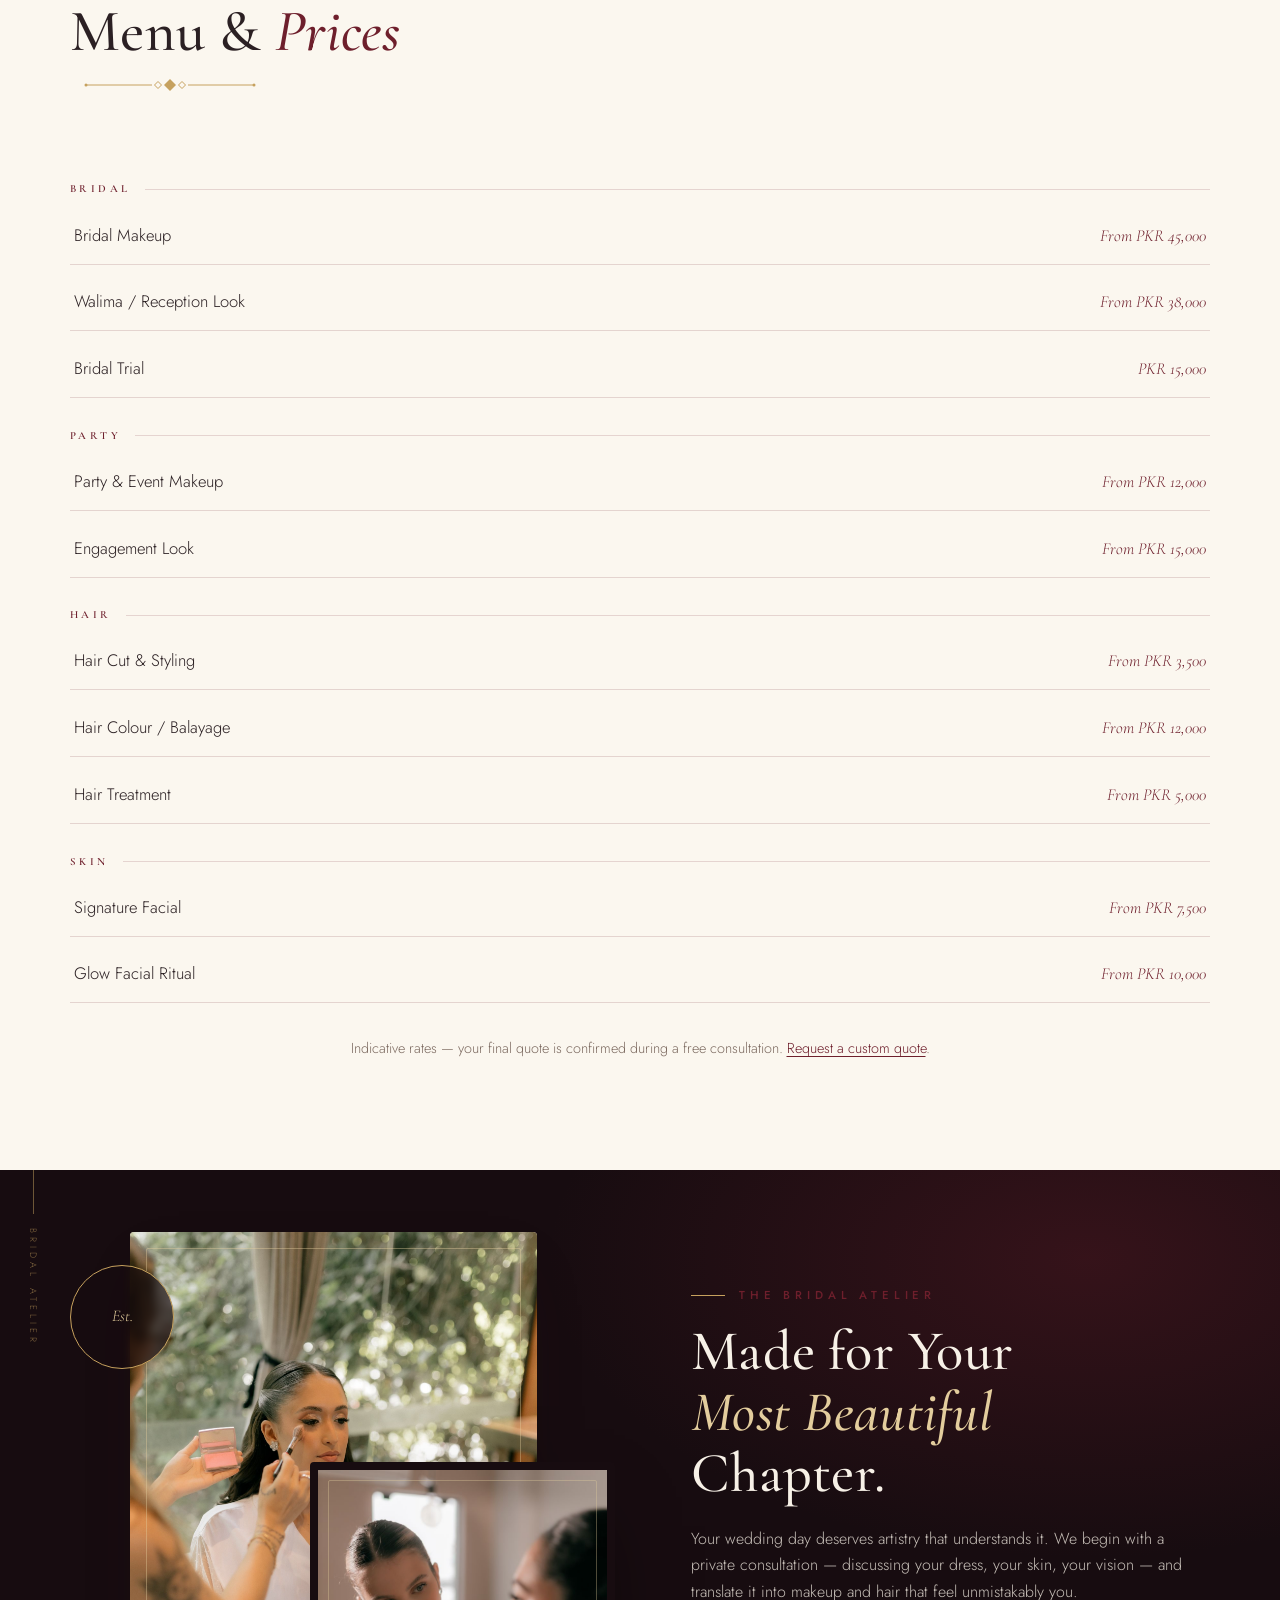
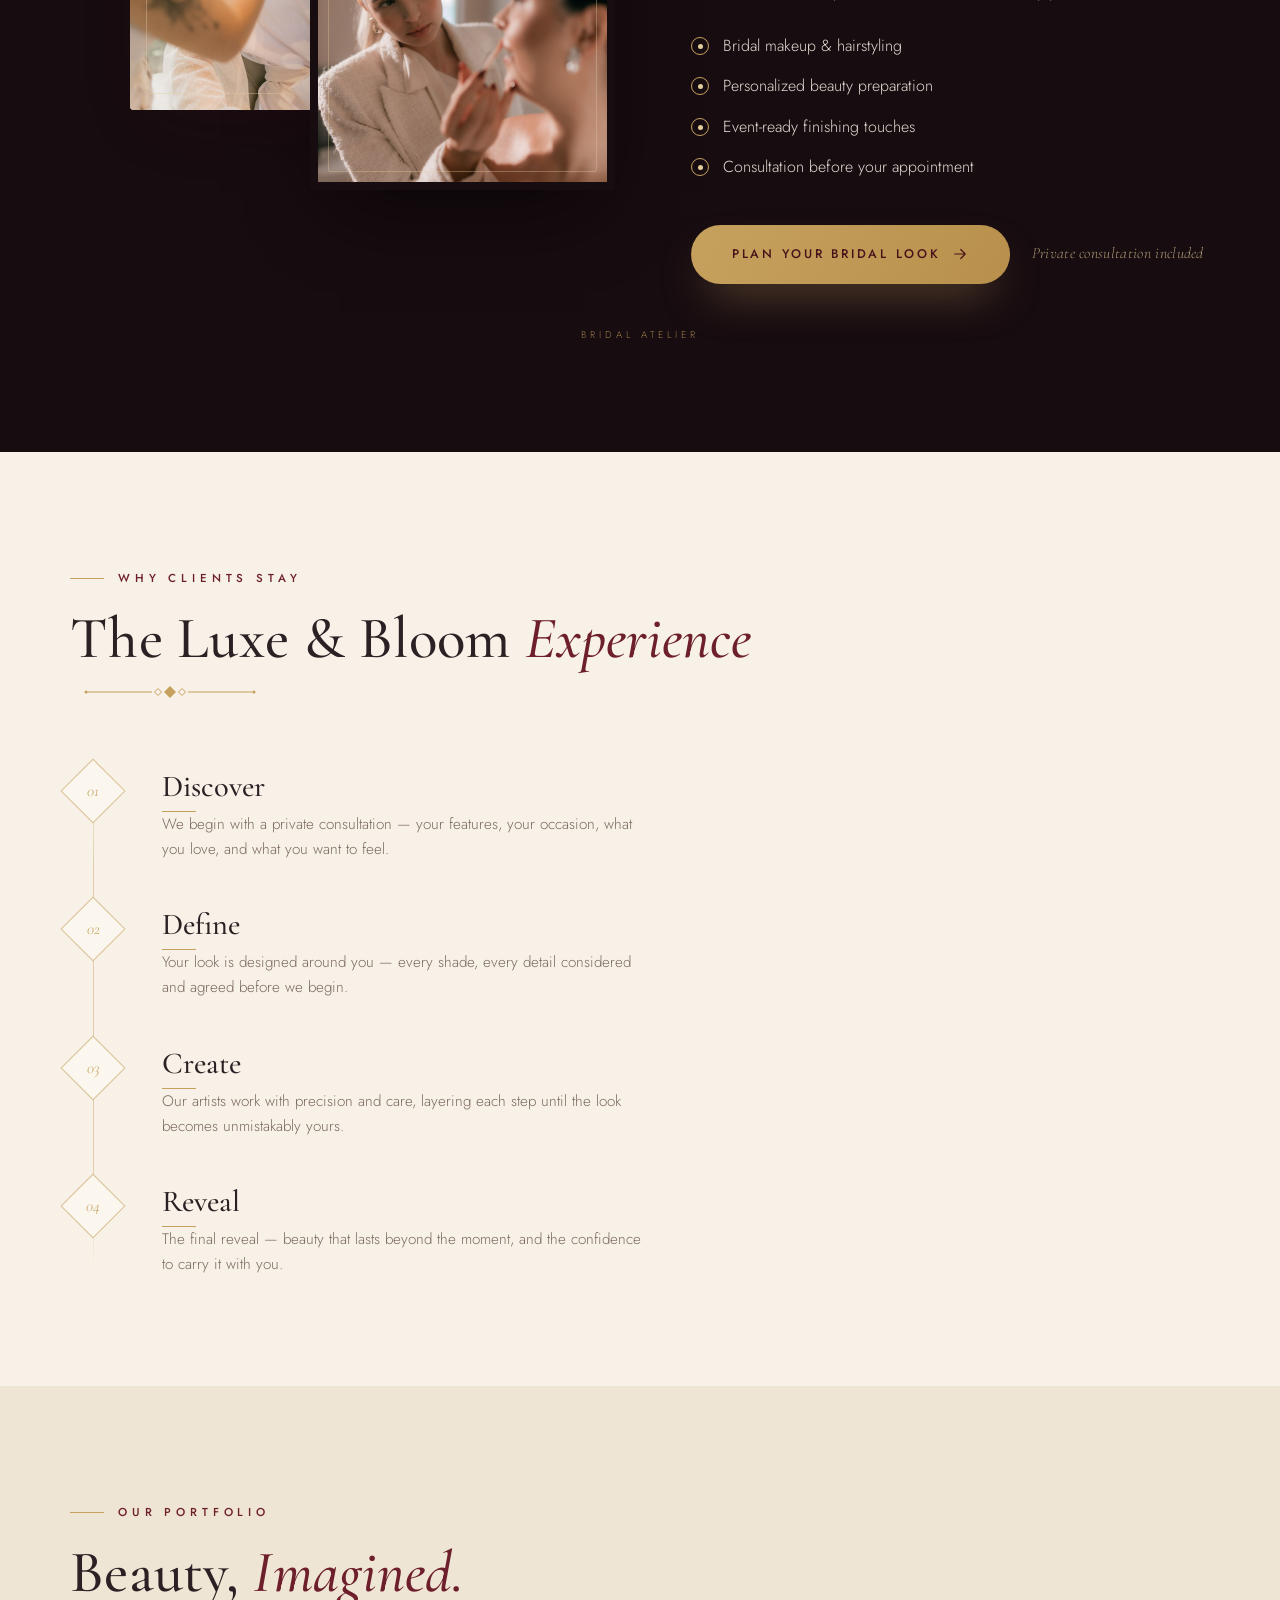
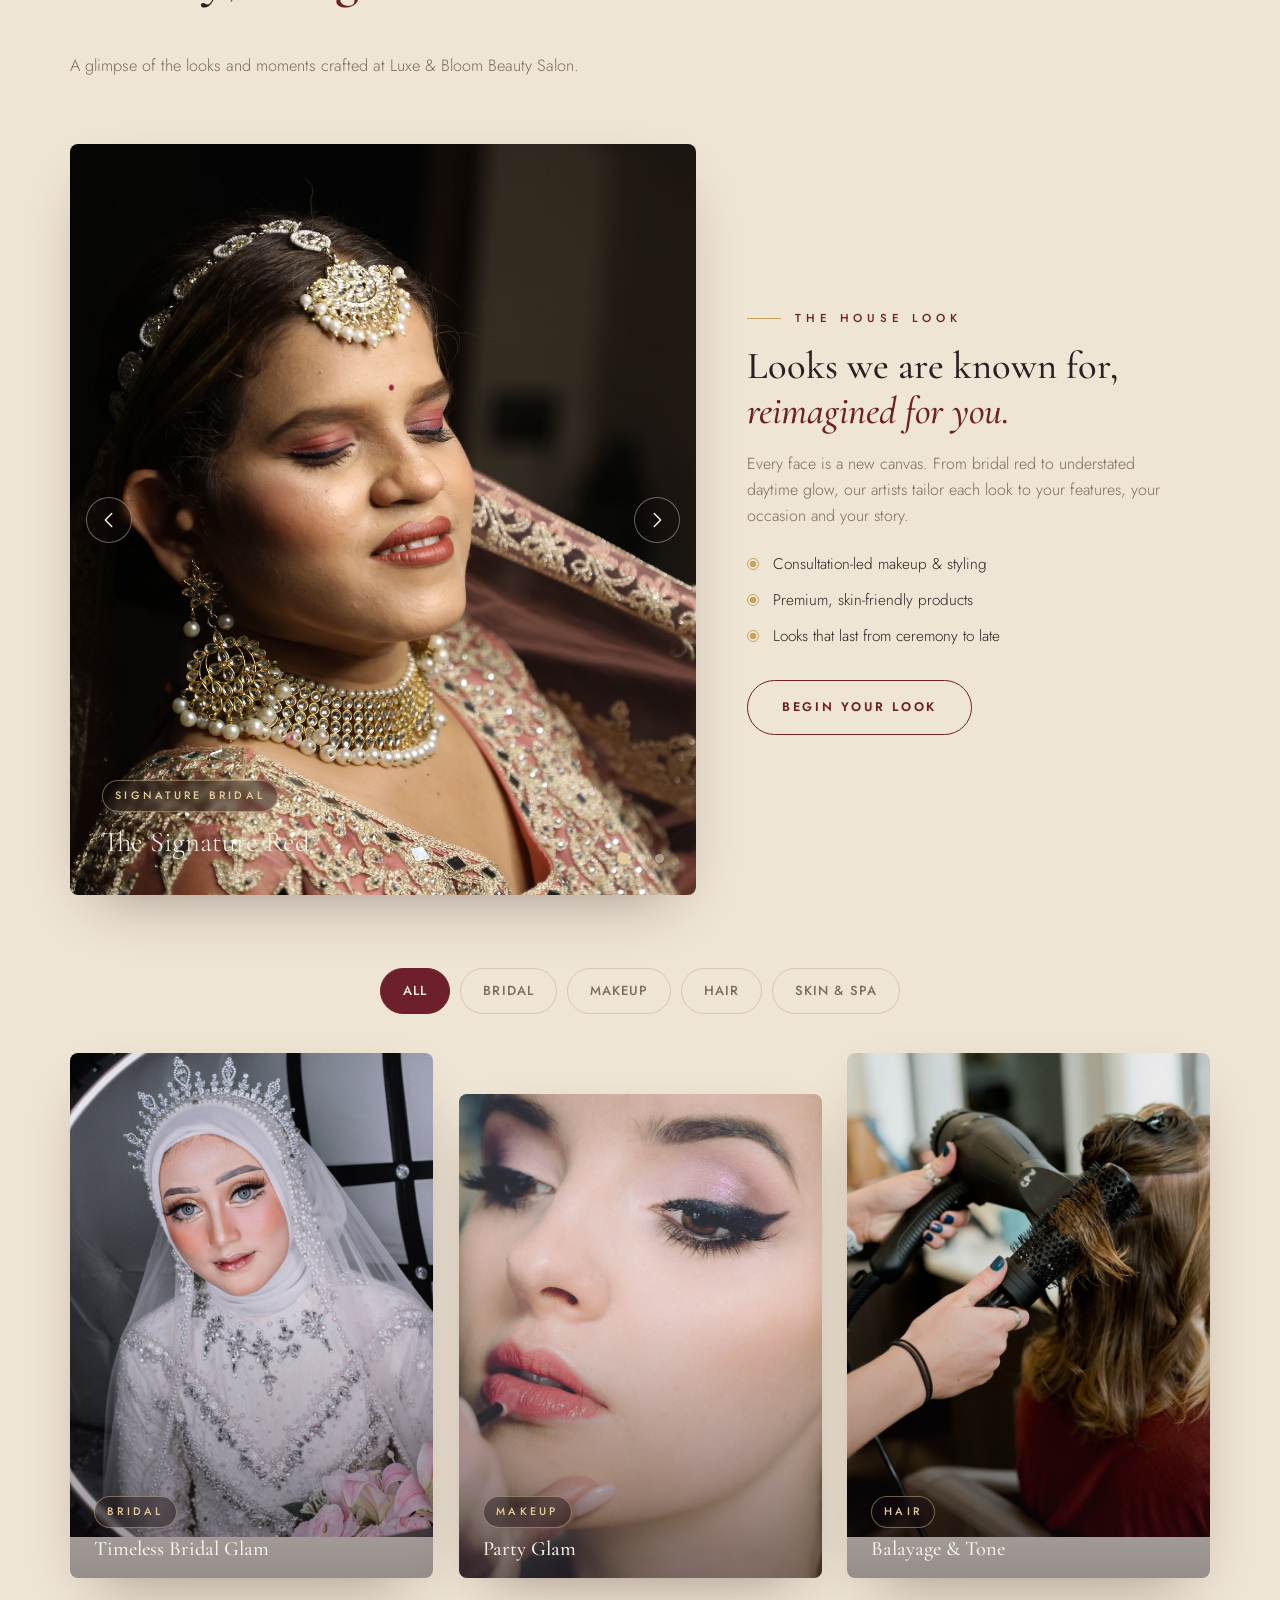
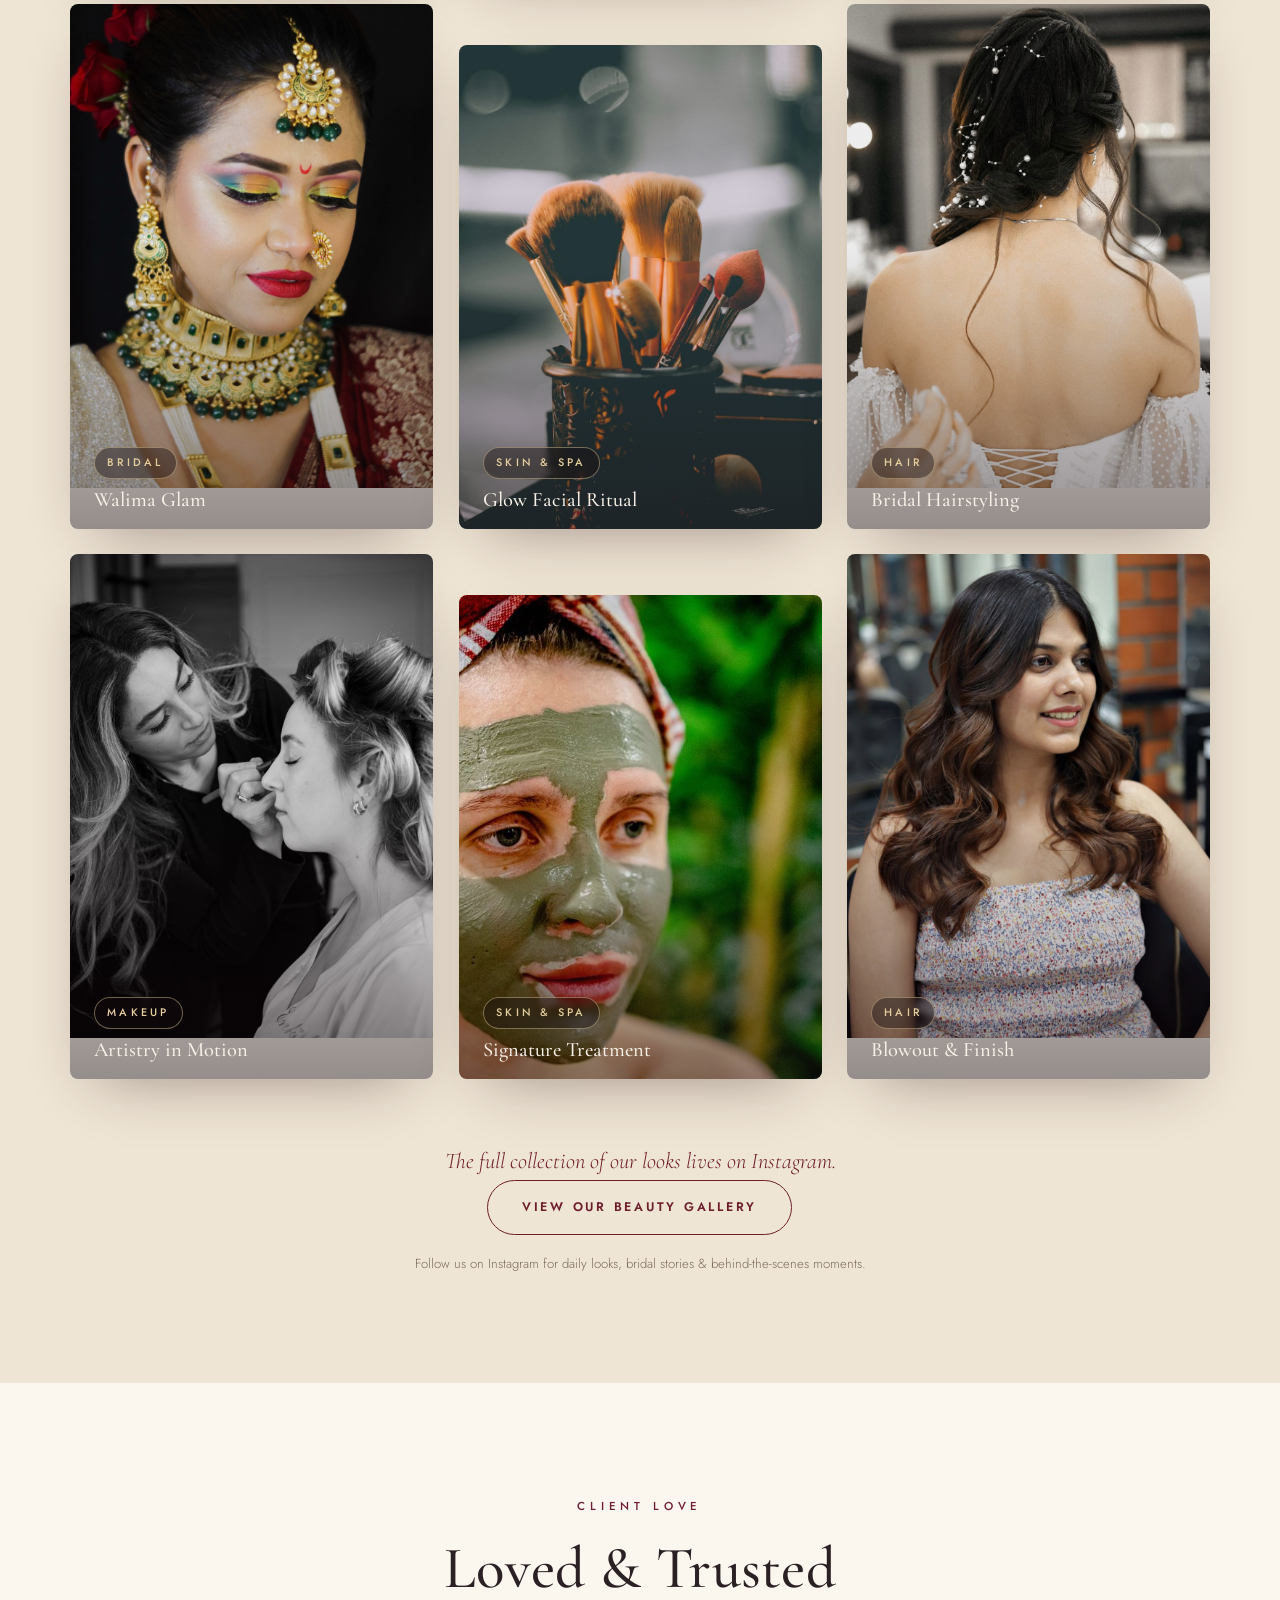
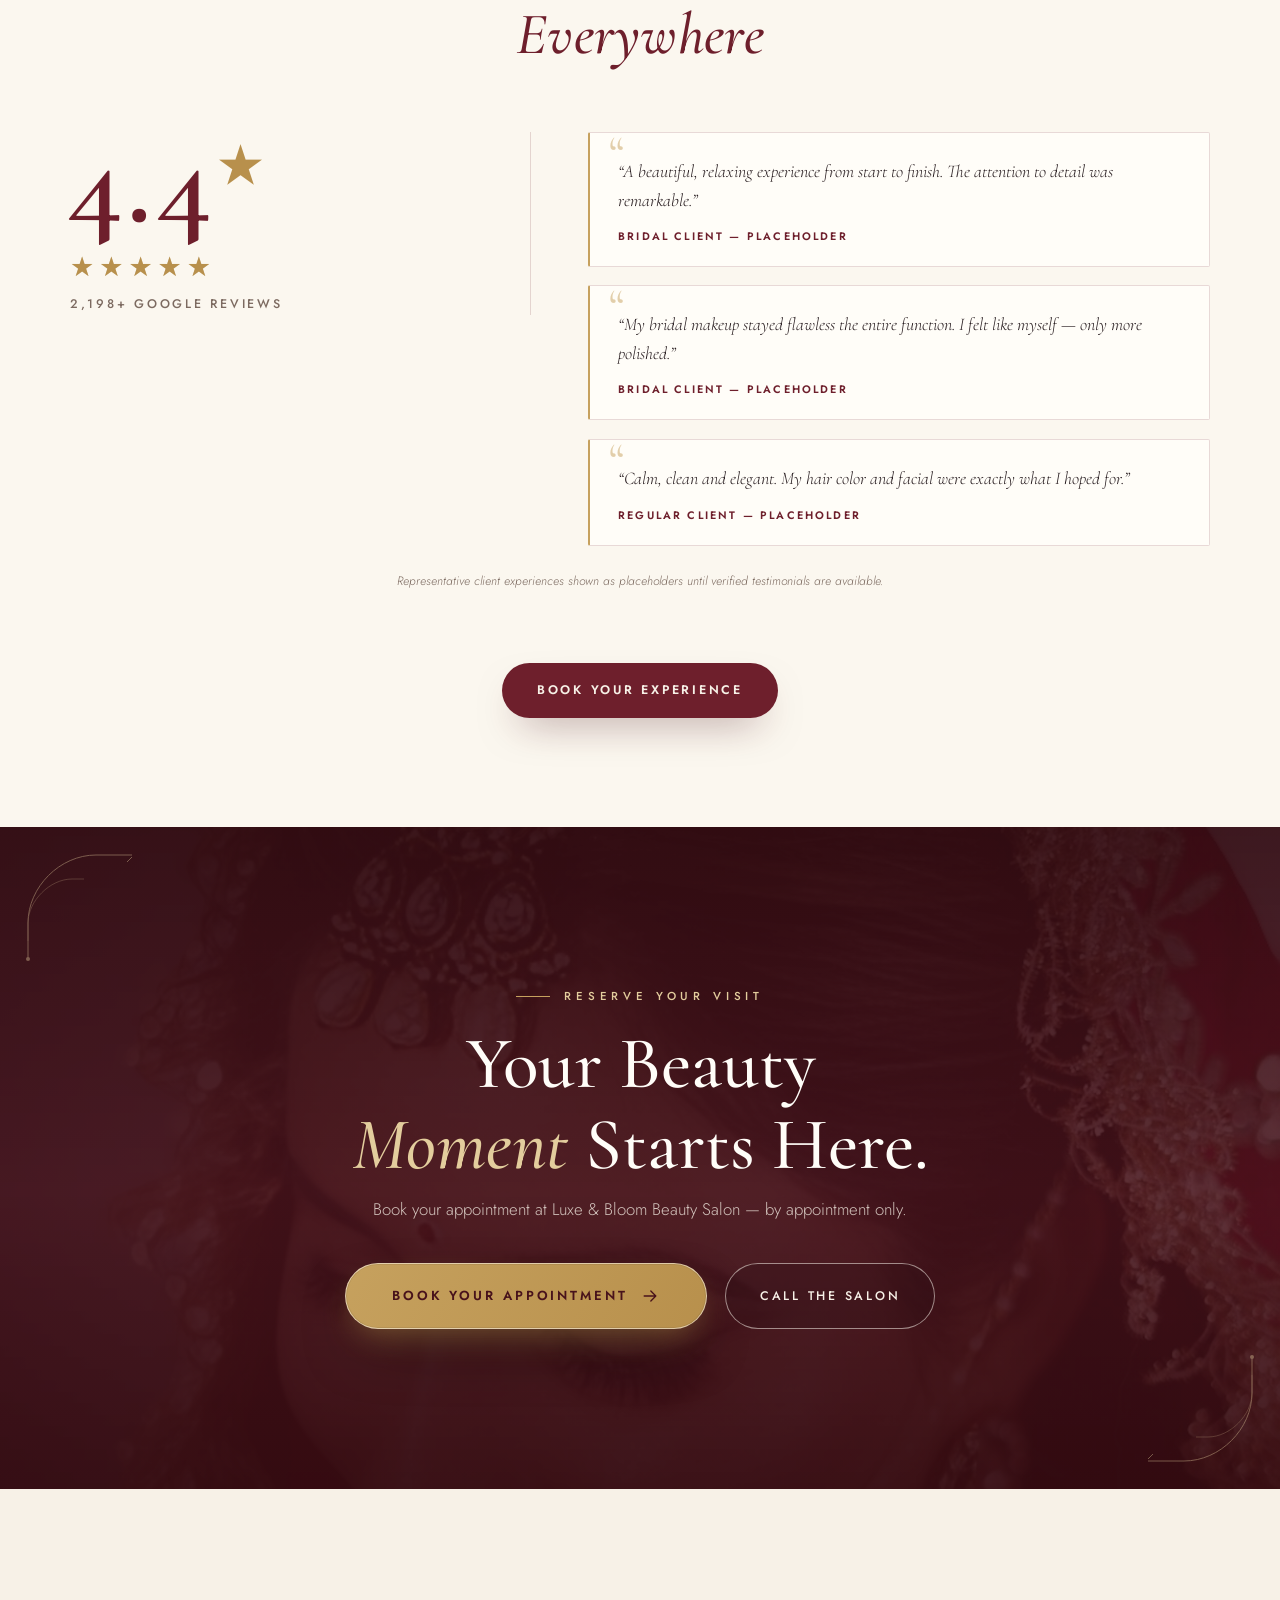
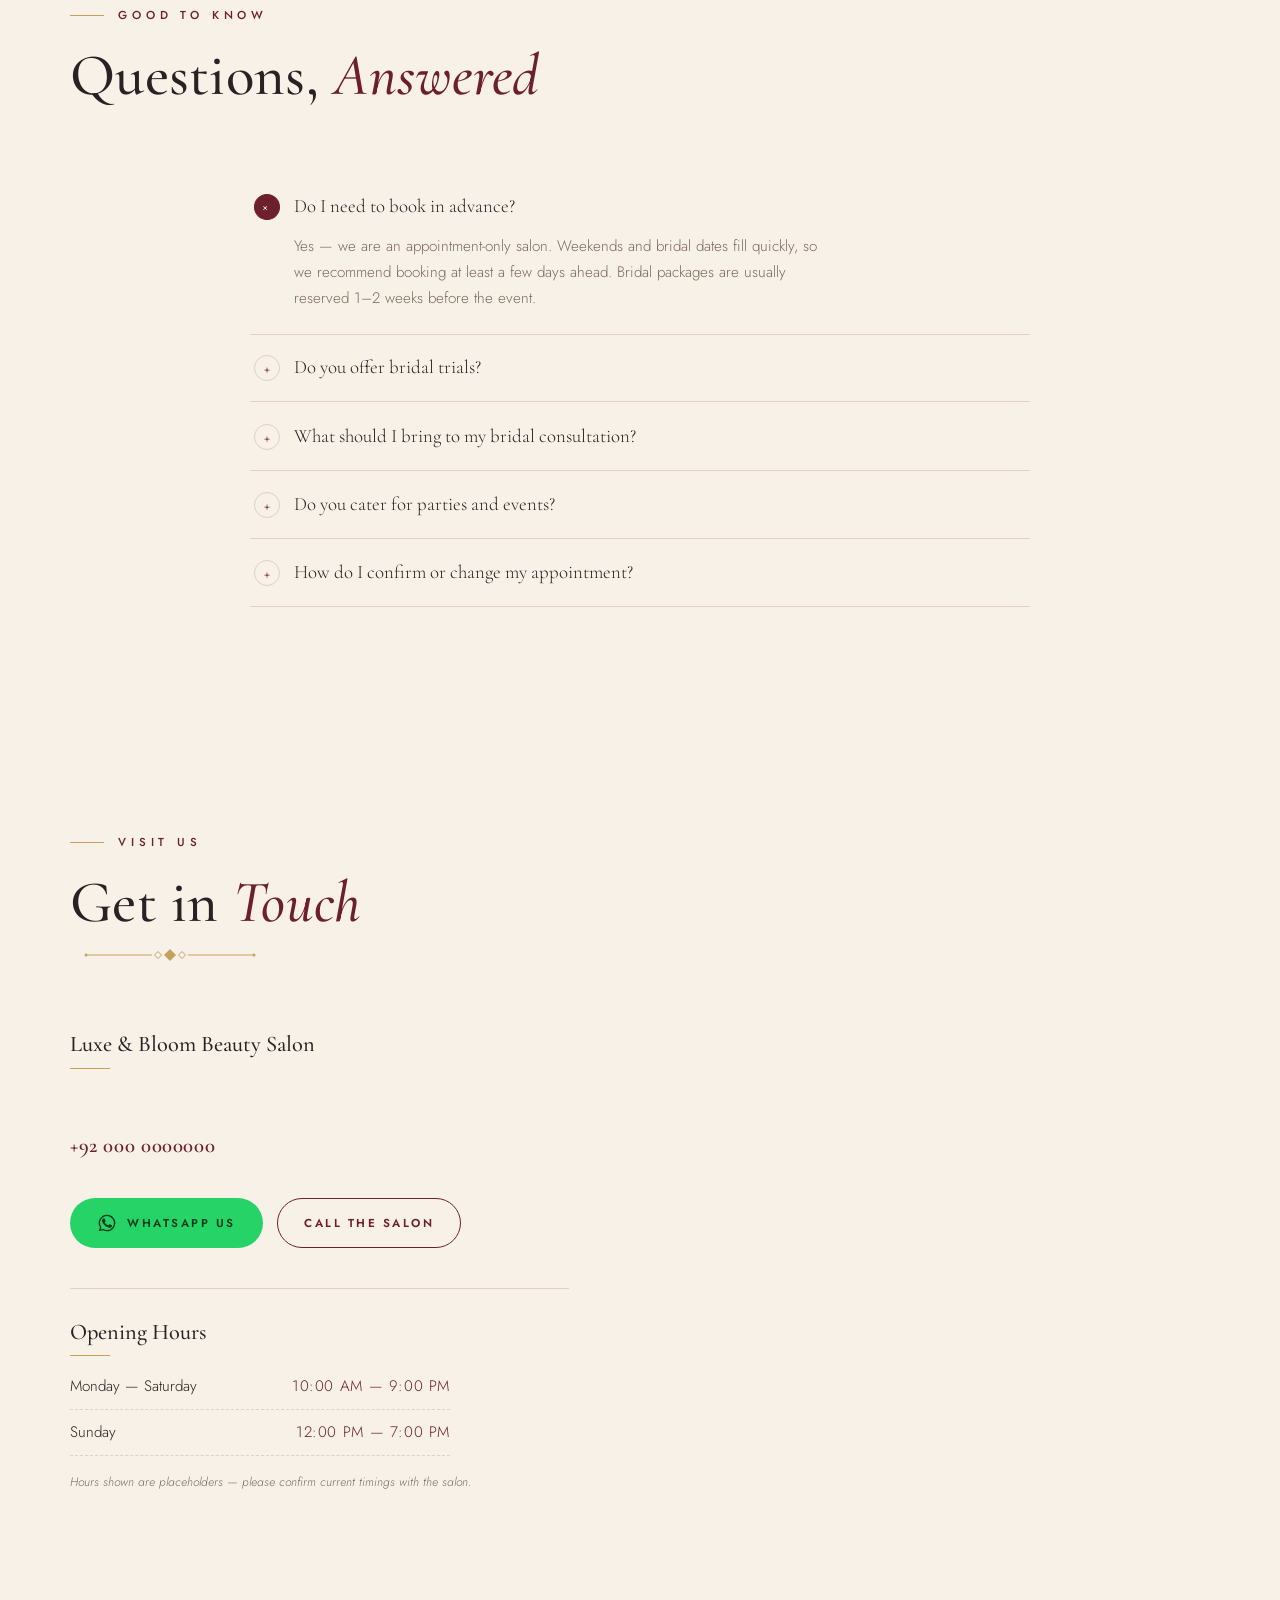
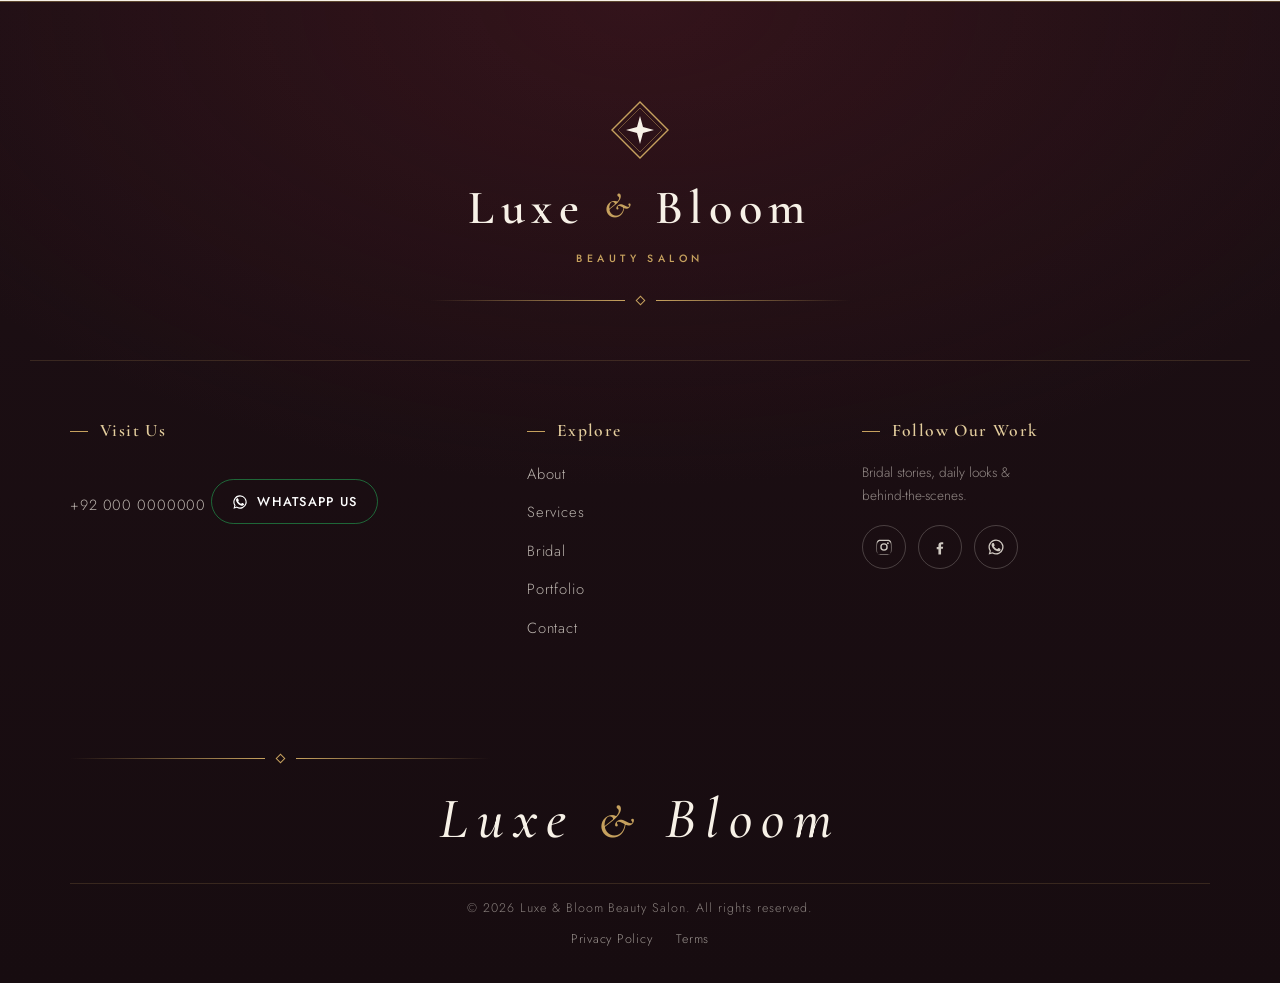
==== commit abaa2c55: "Demo template: generic 'Luxe & Bloom' brand with optional location Convert the Glitz & Glam site int" ====
--- a/index.html
+++ b/index.html
@@ -4,28 +4,28 @@
   <meta charset="UTF-8" />
   <meta name="viewport" content="width=device-width, initial-scale=1.0" />
   <meta name="theme-color" content="#170c10" />
-  <title>Glitz &amp; Glam Beauty Salon | Luxury Salon in WAPDA Town, Lahore</title>
+  <title>Luxe &amp; Bloom Beauty Salon | Luxury Beauty Salon</title>
 
   <!-- SEO -->
-  <meta name="description" content="Glitz & Glam Beauty Salon — a premium beauty salon in WAPDA Town, Lahore offering bridal makeup, party makeup, hair styling, hair color, facials & skin care. Book your luxury beauty experience today." />
-  <meta name="keywords" content="Glitz and Glam Beauty Salon Lahore, Beauty Salon in WAPDA Town, Beauty Salon WAPDA Town Lahore, Bridal Makeup Lahore, Makeup Artist Lahore, Hair Salon WAPDA Town, Bridal Makeup WAPDA Town" />
-  <meta name="author" content="Glitz & Glam Beauty Salon" />
+  <meta name="description" content="Luxe & Bloom Beauty Salon — a premium beauty salon offering bridal makeup, party makeup, hair styling, hair color, facials & skin care. Book your luxury beauty experience today." />
+  <meta name="keywords" content="Luxe and Bloom Beauty Salon, Luxury Beauty Salon, Bridal Makeup, Makeup Artist, Hair Salon, Hair Color, Facials, Skin Care" />
+  <meta name="author" content="Luxe & Bloom Beauty Salon" />
   <meta name="robots" content="index, follow" />
   <!-- canonical + og:url are injected from js/config.js (GLAZ.siteUrl).
        No placeholder domain ships until the real domain is configured there. -->
 
   <!-- Open Graph -->
   <meta property="og:type" content="website" />
-  <meta property="og:site_name" content="Glitz & Glam Beauty Salon" />
-  <meta property="og:title" content="Glitz & Glam Beauty Salon | Luxury Salon in WAPDA Town, Lahore" />
-  <meta property="og:description" content="Luxury beauty, bridal artistry and personalized salon experiences in the heart of WAPDA Town, Lahore." />
+  <meta property="og:site_name" content="Luxe & Bloom Beauty Salon" />
+  <meta property="og:title" content="Luxe & Bloom Beauty Salon | Luxury Beauty Salon" />
+  <meta property="og:description" content="Luxury beauty, bridal artistry and personalized salon experiences." />
   <meta property="og:image" content="assets/img/og-bridal.jpg" />
   <meta property="og:locale" content="en_PK" />
 
   <!-- Twitter -->
   <meta name="twitter:card" content="summary_large_image" />
-  <meta name="twitter:title" content="Glitz & Glam Beauty Salon | WAPDA Town, Lahore" />
-  <meta name="twitter:description" content="Luxury beauty, bridal artistry and personalized salon experiences in WAPDA Town, Lahore." />
+  <meta name="twitter:title" content="Luxe & Bloom Beauty Salon | Luxury Beauty Salon" />
+  <meta name="twitter:description" content="Luxury beauty, bridal artistry and personalized salon experiences." />
   <meta name="twitter:image" content="assets/img/og-bridal.jpg" />
 
   <link rel="icon" type="image/svg+xml" href="assets/favicon.svg" />
@@ -44,17 +44,13 @@
   {
     "@context": "https://schema.org",
     "@type": "HairSalon",
-    "name": "Glitz & Glam Beauty Salon",
-    "description": "Premium beauty salon in WAPDA Town, Lahore offering bridal makeup, party makeup, hair styling, hair color, facials, skin care and hair treatments.",
+    "name": "Luxe & Bloom Beauty Salon",
+    "description": "Premium beauty salon offering bridal makeup, party makeup, hair styling, hair color, facials, skin care and hair treatments.",
     "address": {
-      "@type": "PostalAddress",
-      "streetAddress": "House No. 12, Block H2, WAPDA Town Phase 1",
-      "addressLocality": "Lahore",
-      "postalCode": "54000",
-      "addressCountry": "PK"
+      "@type": "PostalAddress"
     },
-    "areaServed": "Lahore",
-    "telephone": "+923000000000",
+    "areaServed": "",
+    "telephone": "+920000000000",
     "priceRange": "$$",
     "image": "assets/img/og-bridal.jpg"
   }
@@ -110,7 +106,7 @@
   <div class="preloader" aria-hidden="true">
     <img src="assets/logo-mark.svg" alt="" width="64" height="64" />
     <span class="preloader-line"></span>
-    <span class="preloader-word"><span>Glitz &amp; Glam</span><span>Beauty Salon</span></span>
+    <span class="preloader-word"><span>Luxe &amp; Bloom</span><span>Beauty Salon</span></span>
   </div>
 
   <!-- Scroll progress -->
@@ -125,9 +121,9 @@
   <!-- ============ NAVIGATION ============ -->
   <header class="site-header" id="siteHeader">
     <div class="nav-inner">
-      <a class="brand" href="#home" aria-label="Glitz &amp; Glam Beauty Salon — home">
+      <a class="brand" href="#home" aria-label="Luxe &amp; Bloom Beauty Salon — home">
         <img class="brand-mark" src="assets/logo-mark.svg" alt="" width="42" height="42" />
-        <span class="brand-word">Glitz<span class="brand-amp" aria-hidden="true">&amp;</span>Glam<span class="brand-sub">Beauty Salon • WAPDA Town</span></span>
+        <span class="brand-word">Luxe<span class="brand-amp" aria-hidden="true">&amp;</span>Bloom<span class="brand-sub">Beauty Salon</span></span>
       </a>
 
       <nav class="site-nav" id="siteNav" aria-label="Primary">
@@ -153,7 +149,7 @@
   <main id="main">
 
     <!-- ============ HERO ============ -->
-    <section class="hero" id="home" tabindex="-1" aria-label="Welcome to Glitz &amp; Glam Beauty Salon">
+    <section class="hero" id="home" tabindex="-1" aria-label="Welcome to Luxe &amp; Bloom Beauty Salon">
       <div class="hero-media" data-parallax="0.22" aria-hidden="true">
         <img src="assets/img/hero-bride-wide.jpg" width="1920" height="1231" fetchpriority="high" decoding="async" alt="Elegant South Asian bride in traditional red attire with bridal jewelry and henna, seated in a warm, elegant setting" />
       </div>
@@ -180,19 +176,19 @@
       <span class="hero-side" aria-hidden="true">Luxury Beauty &nbsp;•&nbsp; Bridal Atelier</span>
 
       <div class="hero-content container">
-        <p class="eyebrow hero-eyebrow reveal-up" data-delay="0">Glitz&nbsp;&amp;&nbsp;Glam Beauty Salon</p>
+        <p class="eyebrow hero-eyebrow reveal-up" data-delay="0">Luxe&nbsp;&amp;&nbsp;Bloom Beauty Salon</p>
         <h1 class="hero-title">
           <span class="t-line reveal-up" data-delay="1"><span>Where Beauty</span></span>
           <span class="t-line reveal-up" data-delay="2"><span>Becomes Your <em>Signature.</em></span></span>
         </h1>
-        <p class="hero-sub reveal-up" data-delay="3">Luxury beauty, bridal artistry and personalized salon experiences in the heart of WAPDA Town, Lahore.</p>
+        <p class="hero-sub reveal-up" data-delay="3">Luxury beauty, bridal artistry and personalized salon experiences.</p>
         <div class="hero-actions reveal-up" data-delay="4">
           <a href="#booking" class="btn btn-solid" data-magnetic data-open-booking>Book Your Appointment</a>
           <a href="#services" class="btn btn-ghost-light" data-magnetic>Explore Our Services</a>
         </div>
         <div class="hero-meta reveal-up" data-delay="5">
-          <span class="hero-location">
-            <span class="loc-dot" aria-hidden="true"></span>WAPDA Town&nbsp;•&nbsp;Lahore
+          <span class="hero-location" id="heroLocation">
+            <span class="loc-dot" aria-hidden="true"></span>
           </span>
           <span class="hero-caption" aria-hidden="true">Bridal artistry &amp; considered beauty — by appointment only.</span>
         </div>
@@ -220,8 +216,8 @@
           <p class="trust-label">Beauty Experience</p>
         </div>
         <div class="trust-item">
-          <p class="trust-value serif thin">WAPDA&nbsp;Town</p>
-          <p class="trust-label">Lahore, Pakistan</p>
+          <p class="trust-value serif thin">Premium</p>
+          <p class="trust-label">By Appointment Only</p>
         </div>
       </div>
     </section>
@@ -251,14 +247,14 @@
     <!-- ============ BRAND STATEMENT ============ -->
     <section class="statement" aria-label="Brand statement">
       <div class="container statement-inner">
-        <p class="statement-kicker reveal-up">The Glitz &amp; Glam Belief</p>
+        <p class="statement-kicker reveal-up">The Luxe &amp; Bloom Belief</p>
         <h2 class="statement-title reveal-up" data-delay="1">
           <span class="st-line">Beauty is not a look.</span>
           <span class="st-line">It's how you feel when</span>
           <span class="st-line">you become <em>unforgettable.</em></span>
         </h2>
         <p class="statement-note reveal-up" data-delay="2">
-          Every appointment at our WAPDA Town atelier is built around this single idea<br class="br-desktop" />
+          Every appointment at our atelier is built around this single idea<br class="br-desktop" />
           — that beauty should move the way you do, and stay long after you leave.
         </p>
       </div>
@@ -269,14 +265,14 @@
       <div class="container about-grid">
         <div class="about-media reveal" data-parallax="0.08">
           <figure class="media-frame">
-            <img src="assets/img/about-interior.jpg" width="1400" height="925" loading="lazy" decoding="async" alt="Interior of Glitz & Glam beauty salon with warm elegant lighting" />
+            <img src="assets/img/about-interior.jpg" width="1400" height="925" loading="lazy" decoding="async" alt="Interior of Luxe & Bloom beauty salon with warm elegant lighting" />
           </figure>
           <figure class="media-frame media-frame--small reveal" data-delay="2">
             <img src="assets/img/about-detail.jpg" width="900" height="1288" loading="lazy" decoding="async" alt="Stylish vanity mirror and chair inside the salon" />
           </figure>
           <div class="media-badge reveal" data-delay="3">
             <span class="badge-orn" aria-hidden="true">✦</span>
-            <span class="badge-text">WAPDA Town<br />Phase 1</span>
+            <span class="badge-text">Luxe &amp; Bloom</span>
           </div>
         </div>
 
@@ -295,7 +291,7 @@
             <path d="M100 6l6 6-6 6-6-6z" fill="currentColor" stroke="none"/>
           </svg>
           <p class="section-intro reveal-up" data-delay="2">
-            Glitz &amp; Glam is a beauty salon in the heart of WAPDA Town, Lahore, built around one belief — that beauty should feel personal.
+            Luxe &amp; Bloom is a beauty salon built around one belief — that beauty should feel personal.
           </p>
           <p class="reveal-up" data-delay="3">
             From professional makeup artistry and hair styling to indulgent facials and skin care, every service is tailored to you. Our experienced team prepares you for weddings, events and everyday moments in an environment designed to feel calm, elegant and entirely your own.
@@ -307,7 +303,7 @@
             <li class="reveal-up" data-delay="4"><span class="point-mark" aria-hidden="true"></span>An elegant, welcoming environment</li>
           </ul>
           <div class="reveal-up" data-delay="5">
-            <a href="#bridal" class="btn btn-solid" data-magnetic>Discover Glitz &amp; Glam</a>
+            <a href="#bridal" class="btn btn-solid" data-magnetic>Discover Luxe &amp; Bloom</a>
           </div>
         </div>
       </div>
@@ -467,7 +463,7 @@
           <figure class="media-frame media-frame--float reveal" data-delay="2">
             <img src="assets/img/bridal-accent.jpg" width="900" height="1350" loading="lazy" decoding="async" alt="Makeup artist applying the finishing touch to a bride" />
           </figure>
-          <span class="bridal-stamp reveal" data-delay="3" aria-hidden="true">Est.<br />Lahore</span>
+          <span class="bridal-stamp reveal" data-delay="3" aria-hidden="true">Est.</span>
         </div>
 
         <div class="bridal-copy">
@@ -492,7 +488,7 @@
           </div>
         </div>
       </div>
-      <div class="bridal-caption" aria-hidden="true">Bridal Atelier — WAPDA Town, Lahore</div>
+      <div class="bridal-caption" aria-hidden="true">Bridal Atelier</div>
     </section>
 
     <!-- ============ SIGNATURE EXPERIENCE ============ -->
@@ -500,7 +496,7 @@
       <div class="container">
         <header class="section-head">
           <p class="eyebrow reveal-up">Why Clients Stay</p>
-          <h2 class="section-title reveal-up" data-delay="1">The Glitz &amp; Glam <em>Experience</em></h2>
+          <h2 class="section-title reveal-up" data-delay="1">The Luxe &amp; Bloom <em>Experience</em></h2>
           <svg class="orn-divider reveal-up" data-delay="2" viewBox="0 0 200 24" fill="none" aria-hidden="true">
             <g stroke="currentColor" stroke-width="1">
               <path d="M16 12h66"/>
@@ -566,7 +562,7 @@
             </g>
             <path d="M100 6l6 6-6 6-6-6z" fill="currentColor" stroke="none"/>
           </svg>
-          <p class="section-intro reveal-up" data-delay="2">A glimpse of the looks and moments crafted at Glitz &amp; Glam.</p>
+          <p class="section-intro reveal-up" data-delay="2">A glimpse of the looks and moments crafted at Luxe &amp; Bloom.</p>
         </header>
       </div>
 
@@ -797,7 +793,7 @@
       <div class="container">
         <header class="section-head serif-center">
           <p class="eyebrow reveal-up">Client Love</p>
-          <h2 class="section-title reveal-up" data-delay="1">Loved &amp; Trusted in<br /><em>WAPDA Town</em></h2>
+          <h2 class="section-title reveal-up" data-delay="1">Loved &amp; Trusted<br /><em>Everywhere</em></h2>
         </header>
 
         <div class="editorial-proof">
@@ -852,12 +848,12 @@
       <div class="container appointment-inner">
         <p class="eyebrow eyebrow--light reveal-up">Reserve Your Visit</p>
         <h2 class="appointment-title reveal-up" data-delay="1">Your Beauty<br /><em>Moment</em> Starts Here.</h2>
-        <p class="appointment-sub reveal-up" data-delay="2">Book your appointment at Glitz &amp; Glam — by appointment only.</p>
+        <p class="appointment-sub reveal-up" data-delay="2">Book your appointment at Luxe &amp; Bloom — by appointment only.</p>
         <div class="appointment-actions reveal-up" data-delay="3">
           <a href="#booking" class="btn btn-gold btn-cta-primary" data-magnetic data-open-booking>Book Your Appointment
             <svg viewBox="0 0 24 24" aria-hidden="true"><path d="M5 12h14M13 6l6 6-6 6" fill="none" stroke="currentColor" stroke-width="1.6" stroke-linecap="round" stroke-linejoin="round"/></svg>
           </a>
-          <a href="tel:+923000000000" class="btn btn-ghost-light" data-phone target="_blank">Call the Salon</a>
+          <a href="tel:+920000000000" class="btn btn-ghost-light" data-phone target="_blank">Call the Salon</a>
         </div>
       </div>
     </section>
@@ -899,7 +895,7 @@
       <div class="container">
         <header class="section-head">
           <p class="eyebrow reveal-up">Visit Us</p>
-          <h2 class="section-title reveal-up" data-delay="1">Find Us in <em>WAPDA Town</em></h2>
+          <h2 class="section-title reveal-up" data-delay="1">Get in <em>Touch</em></h2>
           <svg class="orn-divider reveal-up" data-delay="2" viewBox="0 0 200 24" fill="none" aria-hidden="true">
             <g stroke="currentColor" stroke-width="1">
               <path d="M16 12h66"/>
@@ -915,19 +911,16 @@
 
         <div class="location-grid">
           <div class="location-copy">
-            <h3 class="loc-block-title">Glitz &amp; Glam Beauty Salon</h3>
+            <h3 class="loc-block-title">Luxe &amp; Bloom Beauty Salon</h3>
             <address class="loc-address">
-              House No. 12, Block H2<br />
-              WAPDA Town Phase 1<br />
-              Lahore, 54000, Pakistan<br />
-              <a class="loc-phone" data-phone-label>+92 300 0000000</a>
+              <a class="loc-phone" data-phone-label>+92 000 0000000</a>
             </address>
             <div class="loc-actions">
-              <a href="https://wa.me/923000000000?text=Hello%20Glitz%20%26%20Glam%2C%20I%20would%20like%20to%20book%20an%20appointment." class="btn btn-whatsapp btn--sm" data-wa target="_blank" rel="noopener">
+              <a href="https://wa.me/920000000000?text=Hello%21%20I%20would%20like%20to%20book%20an%20appointment." class="btn btn-whatsapp btn--sm" data-wa target="_blank" rel="noopener">
                 <svg class="wa-ico" viewBox="0 0 24 24" aria-hidden="true"><path d="M17.5 14.4c-.3-.2-1.7-.9-2-1-.3-.1-.5-.1-.7.1-.2.3-.7.9-.9 1.1-.2.2-.3.2-.6.1-.3-.2-1.2-.5-2.3-1.4-.9-.8-1.4-1.7-1.6-2-.2-.3 0-.5.1-.6l.5-.5c.1-.1.2-.3.2-.5s0-.3-.1-.5c0-.2-.6-1.6-.9-2.2-.2-.5-.5-.5-.7-.5h-.6c-.2 0-.5.1-.8.4-.3.3-1 1-1 2.5s1.1 2.9 1.2 3.1c.1.2 2.1 3.2 5.1 4.4.7.3 1.3.5 1.7.7.7.2 1.4.2 1.9.1.6-.1 1.7-.7 1.9-1.4.2-.7.2-1.2.2-1.4-.1-.1-.3-.2-.6-.4zM12 2a10 10 0 0 0-8.5 15.2L2.2 22l4.9-1.3A10 10 0 1 0 12 2zm0 18.3c-1.5 0-3-.4-4.3-1.2l-.3-.2-2.9.8.8-2.8-.2-.3A8.3 8.3 0 1 1 12 20.3z"/></svg>
                 WhatsApp Us
               </a>
-              <a href="tel:+923000000000" class="btn btn-outline btn--sm" data-phone>Call the Salon</a>
+              <a href="tel:+920000000000" class="btn btn-outline btn--sm" data-phone>Call the Salon</a>
             </div>
             <div class="loc-hours">
               <h3 class="loc-block-title">Opening Hours</h3>
@@ -945,9 +938,9 @@
               <span class="map-pin" aria-hidden="true">
                 <svg viewBox="0 0 24 24" aria-hidden="true"><path d="M12 2a7 7 0 0 0-7 7c0 5.2 6.2 11.4 6.5 11.7a.6.6 0 0 0 .9 0C12.8 20.4 19 14.2 19 9a7 7 0 0 0-7-7zm0 9.5A2.5 2.5 0 1 1 12 6.5a2.5 2.5 0 0 1 0 5z"/></svg>
               </span>
-              <p class="map-label">Glitz &amp; Glam Beauty Salon</p>
-              <p class="map-sub">House No. 12, Block H2, WAPDA Town Phase 1, Lahore</p>
-              <a class="map-link" target="_blank" rel="noopener" data-map-link href="https://www.google.com/maps/search/?api=1&amp;query=WAPDA+Town+Phase+1,+Lahore,+Pakistan">
+              <p class="map-label">Luxe &amp; Bloom Beauty Salon</p>
+              <p class="map-sub"></p>
+              <a class="map-link" target="_blank" rel="noopener" data-map-link href="">
                 Open in Google Maps <span aria-hidden="true">↗</span>
               </a>
             </div>
@@ -964,12 +957,12 @@
       <span class="footer-emblem" aria-hidden="true">
         <img src="assets/logo-mark.svg" alt="" width="64" height="64" loading="lazy" />
       </span>
-      <a class="footer-wordmark" href="#home" aria-label="Glitz &amp; Glam Beauty Salon — back to top">
-        <span class="fw-line">Glitz</span>
+      <a class="footer-wordmark" href="#home" aria-label="Luxe &amp; Bloom Beauty Salon — back to top">
+        <span class="fw-line">Luxe</span>
         <span class="fw-amp" aria-hidden="true">&amp;</span>
-        <span class="fw-line">Glam</span>
+        <span class="fw-line">Bloom</span>
       </a>
-      <p class="footer-tagline">Beauty Salon • WAPDA Town • Lahore</p>
+      <p class="footer-tagline">Beauty Salon</p>
       <div class="footer-ornament footer-ornament--wide" aria-hidden="true"><span></span></div>
     </div>
 
@@ -977,13 +970,9 @@
     <div class="container footer-strip">
       <div class="footer-strip-col footer-visit">
         <h3 class="footer-heading">Visit Us</h3>
-        <address class="footer-address">
-          House No. 12, Block H2<br />
-          WAPDA Town Phase 1<br />
-          Lahore, 54000
-        </address>
-        <a class="footer-phone" data-phone-label>+92 300 0000000</a>
-        <a href="https://wa.me/923000000000" class="footer-wa" data-wa target="_blank" rel="noopener">
+        <address class="footer-address"></address>
+        <a class="footer-phone" data-phone-label>+92 000 0000000</a>
+        <a href="https://wa.me/920000000000" class="footer-wa" data-wa target="_blank" rel="noopener">
           <svg class="wa-ico" viewBox="0 0 24 24" aria-hidden="true"><path d="M17.5 14.4c-.3-.2-1.7-.9-2-1-.3-.1-.5-.1-.7.1-.2.3-.7.9-.9 1.1-.2.2-.3.2-.6.1-.3-.2-1.2-.5-2.3-1.4-.9-.8-1.4-1.7-1.6-2-.2-.3 0-.5.1-.6l.5-.5c.1-.1.2-.3.2-.5s0-.3-.1-.5c0-.2-.6-1.6-.9-2.2-.2-.5-.5-.5-.7-.5h-.6c-.2 0-.5.1-.8.4-.3.3-1 1-1 2.5s1.1 2.9 1.2 3.1c.1.2 2.1 3.2 5.1 4.4.7.3 1.3.5 1.7.7.7.2 1.4.2 1.9.1.6-.1 1.7-.7 1.9-1.4.2-.7.2-1.2.2-1.4-.1-.1-.3-.2-.6-.4zM12 2a10 10 0 0 0-8.5 15.2L2.2 22l4.9-1.3A10 10 0 1 0 12 2zm0 18.3c-1.5 0-3-.4-4.3-1.2l-.3-.2-2.9.8.8-2.8-.2-.3A8.3 8.3 0 1 1 12 20.3z"/></svg>
           WhatsApp Us
         </a>
@@ -1010,7 +999,7 @@
           <a href="https://facebook.com/" class="social-link" aria-label="Facebook" data-facebook target="_blank" rel="noopener">
             <svg viewBox="0 0 24 24" aria-hidden="true"><path d="M13.4 21.5v-7.2h2.4l.4-2.8h-2.8V9.7c0-.8.2-1.4 1.4-1.4h1.5V5.8c-.3 0-1.3-.1-2.4-.1-2.4 0-4 1.4-4 4.1v2.3H7.6v2.8h2.3v7.2h3.5z"/></svg>
           </a>
-          <a href="https://wa.me/923000000000" class="social-link" aria-label="WhatsApp" data-wa target="_blank" rel="noopener">
+          <a href="https://wa.me/920000000000" class="social-link" aria-label="WhatsApp" data-wa target="_blank" rel="noopener">
             <svg viewBox="0 0 24 24" aria-hidden="true"><path d="M17.5 14.4c-.3-.2-1.7-.9-2-1-.3-.1-.5-.1-.7.1-.2.3-.7.9-.9 1.1-.2.2-.3.2-.6.1-.3-.2-1.2-.5-2.3-1.4-.9-.8-1.4-1.7-1.6-2-.2-.3 0-.5.1-.6l.5-.5c.1-.1.2-.3.2-.5s0-.3-.1-.5c0-.2-.6-1.6-.9-2.2-.2-.5-.5-.5-.7-.5h-.6c-.2 0-.5.1-.8.4-.3.3-1 1-1 2.5s1.1 2.9 1.2 3.1c.1.2 2.1 3.2 5.1 4.4.7.3 1.3.5 1.7.7.7.2 1.4.2 1.9.1.6-.1 1.7-.7 1.9-1.4.2-.7.2-1.2.2-1.4-.1-.1-.3-.2-.6-.4zM12 2a10 10 0 0 0-8.5 15.2L2.2 22l4.9-1.3A10 10 0 1 0 12 2zm0 18.3c-1.5 0-3-.4-4.3-1.2l-.3-.2-2.9.8.8-2.8-.2-.3A8.3 8.3 0 1 1 12 20.3z"/></svg>
           </a>
         </div>
@@ -1020,9 +1009,9 @@
     <!-- Final closing wordmark -->
     <div class="container footer-close">
       <div class="footer-ornament footer-ornament--wide" aria-hidden="true"><span></span></div>
-      <a class="footer-grandword" href="#home" aria-label="Glitz &amp; Glam — back to top">Glitz <em aria-hidden="true">&amp;</em> Glam</a>
+      <a class="footer-grandword" href="#home" aria-label="Luxe &amp; Bloom — back to top">Luxe <em aria-hidden="true">&amp;</em> Bloom</a>
       <div class="footer-colophon">
-        <span>© 2026 Glitz &amp; Glam Beauty Salon. All rights reserved.</span>
+        <span>© 2026 Luxe &amp; Bloom Beauty Salon. All rights reserved.</span>
         <span class="footer-legal">
           <a href="#home">Privacy Policy</a>
           <a href="#home">Terms</a>
@@ -1037,7 +1026,7 @@
   </button>
 
   <!-- ============ WHATSAPP FLOATING ============ -->
-  <a href="https://wa.me/923000000000?text=Hello%20Glitz%20%26%20Glam%2C%20I%20would%20like%20to%20book%20an%20appointment." class="wa-float" data-wa target="_blank" rel="noopener" aria-label="Book an appointment on WhatsApp">
+  <a href="https://wa.me/920000000000?text=Hello%21%20I%20would%20like%20to%20book%20an%20appointment." class="wa-float" data-wa target="_blank" rel="noopener" aria-label="Book an appointment on WhatsApp">
     <svg class="wa-ico" viewBox="0 0 24 24" aria-hidden="true"><path d="M17.5 14.4c-.3-.2-1.7-.9-2-1-.3-.1-.5-.1-.7.1-.2.3-.7.9-.9 1.1-.2.2-.3.2-.6.1-.3-.2-1.2-.5-2.3-1.4-.9-.8-1.4-1.7-1.6-2-.2-.3 0-.5.1-.6l.5-.5c.1-.1.2-.3.2-.5s0-.3-.1-.5c0-.2-.6-1.6-.9-2.2-.2-.5-.5-.5-.7-.5h-.6c-.2 0-.5.1-.8.4-.3.3-1 1-1 2.5s1.1 2.9 1.2 3.1c.1.2 2.1 3.2 5.1 4.4.7.3 1.3.5 1.7.7.7.2 1.4.2 1.9.1.6-.1 1.7-.7 1.9-1.4.2-.7.2-1.2.2-1.4-.1-.1-.3-.2-.6-.4zM12 2a10 10 0 0 0-8.5 15.2L2.2 22l4.9-1.3A10 10 0 1 0 12 2zm0 18.3c-1.5 0-3-.4-4.3-1.2l-.3-.2-2.9.8.8-2.8-.2-.3A8.3 8.3 0 1 1 12 20.3z"/></svg>
     <span class="wa-tooltip" role="tooltip">Book an Appointment</span>
   </a>
--- a/css/styles.css
+++ b/css/styles.css
@@ -1,6 +1,6 @@
 /* ============================================================
-   GLITZ & GLAM BEAUTY SALON — Luxury One-Page Experience
-   WAPDA Town, Lahore
+   BEAUTY SALON — Luxury One-Page Experience (demo template)
+   Brand & location driven by js/config.js
    ============================================================ */
 
 /* ---------- Tokens ---------- */
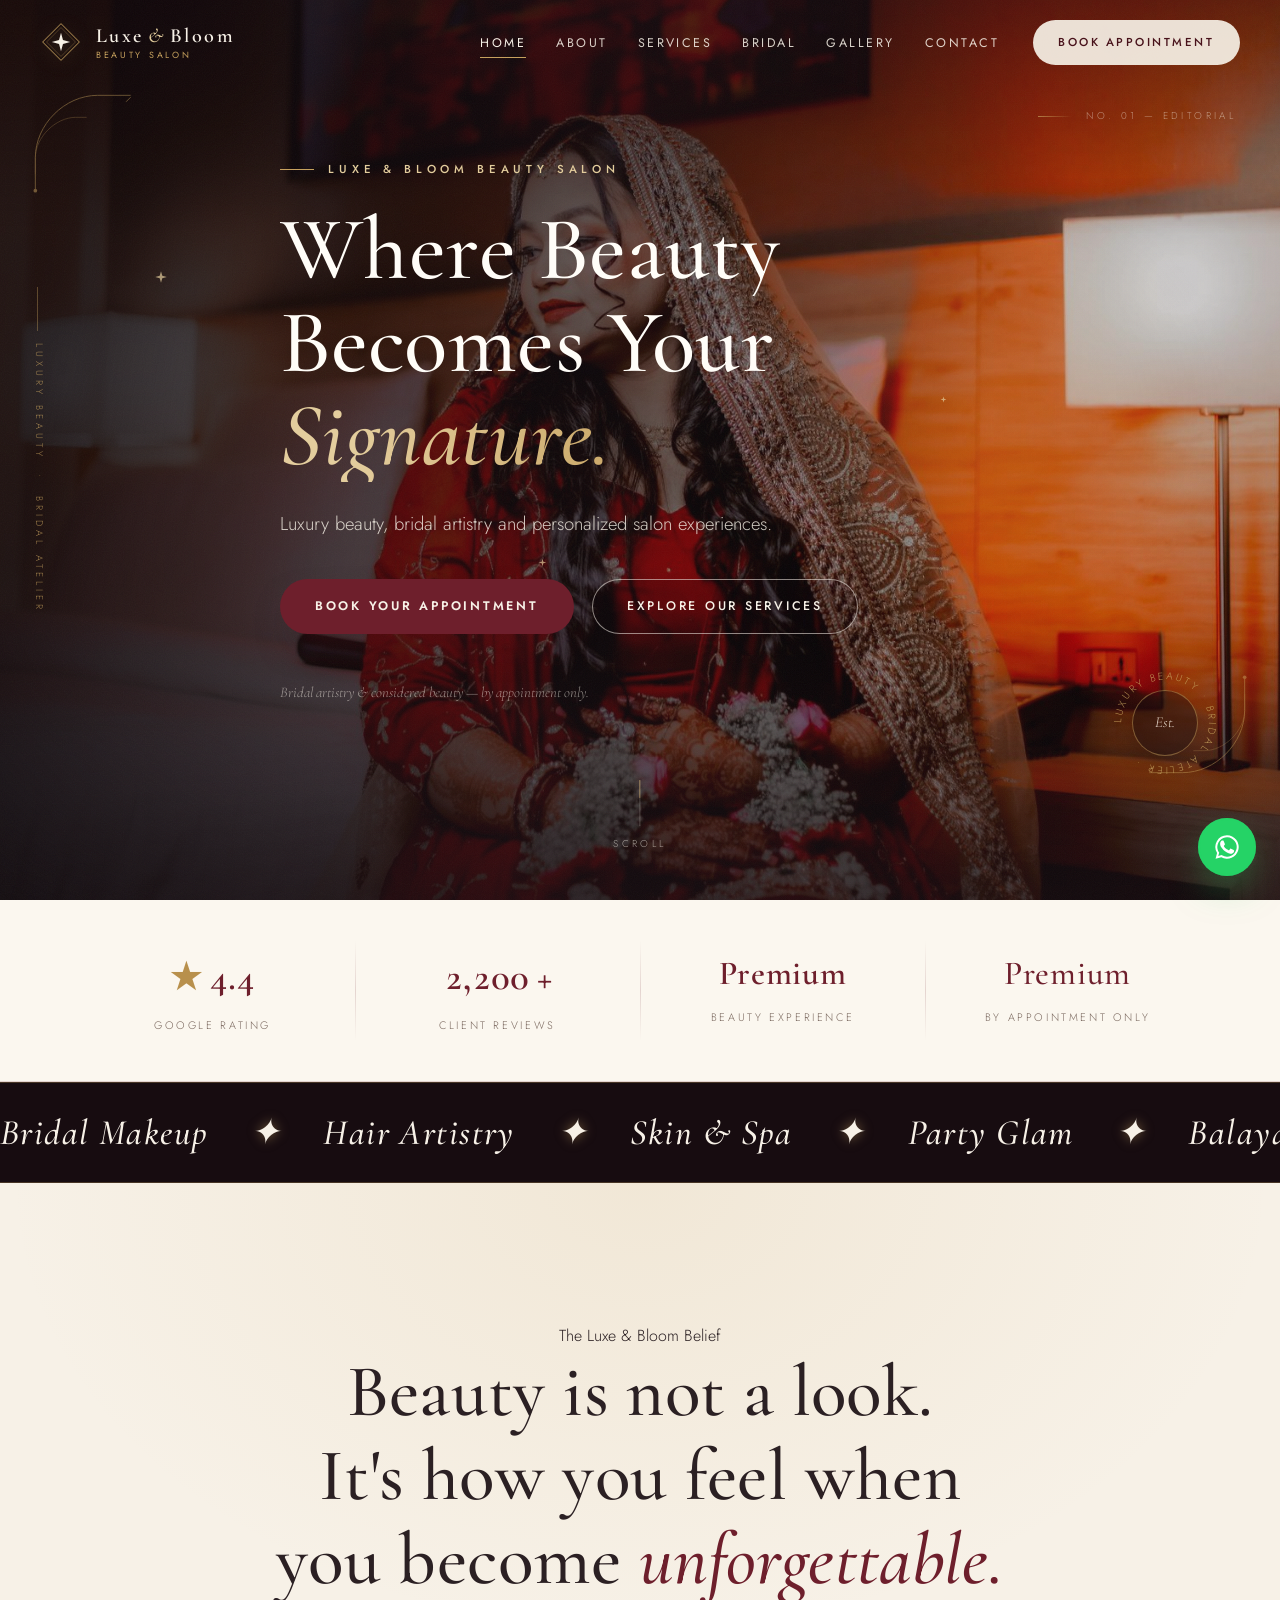
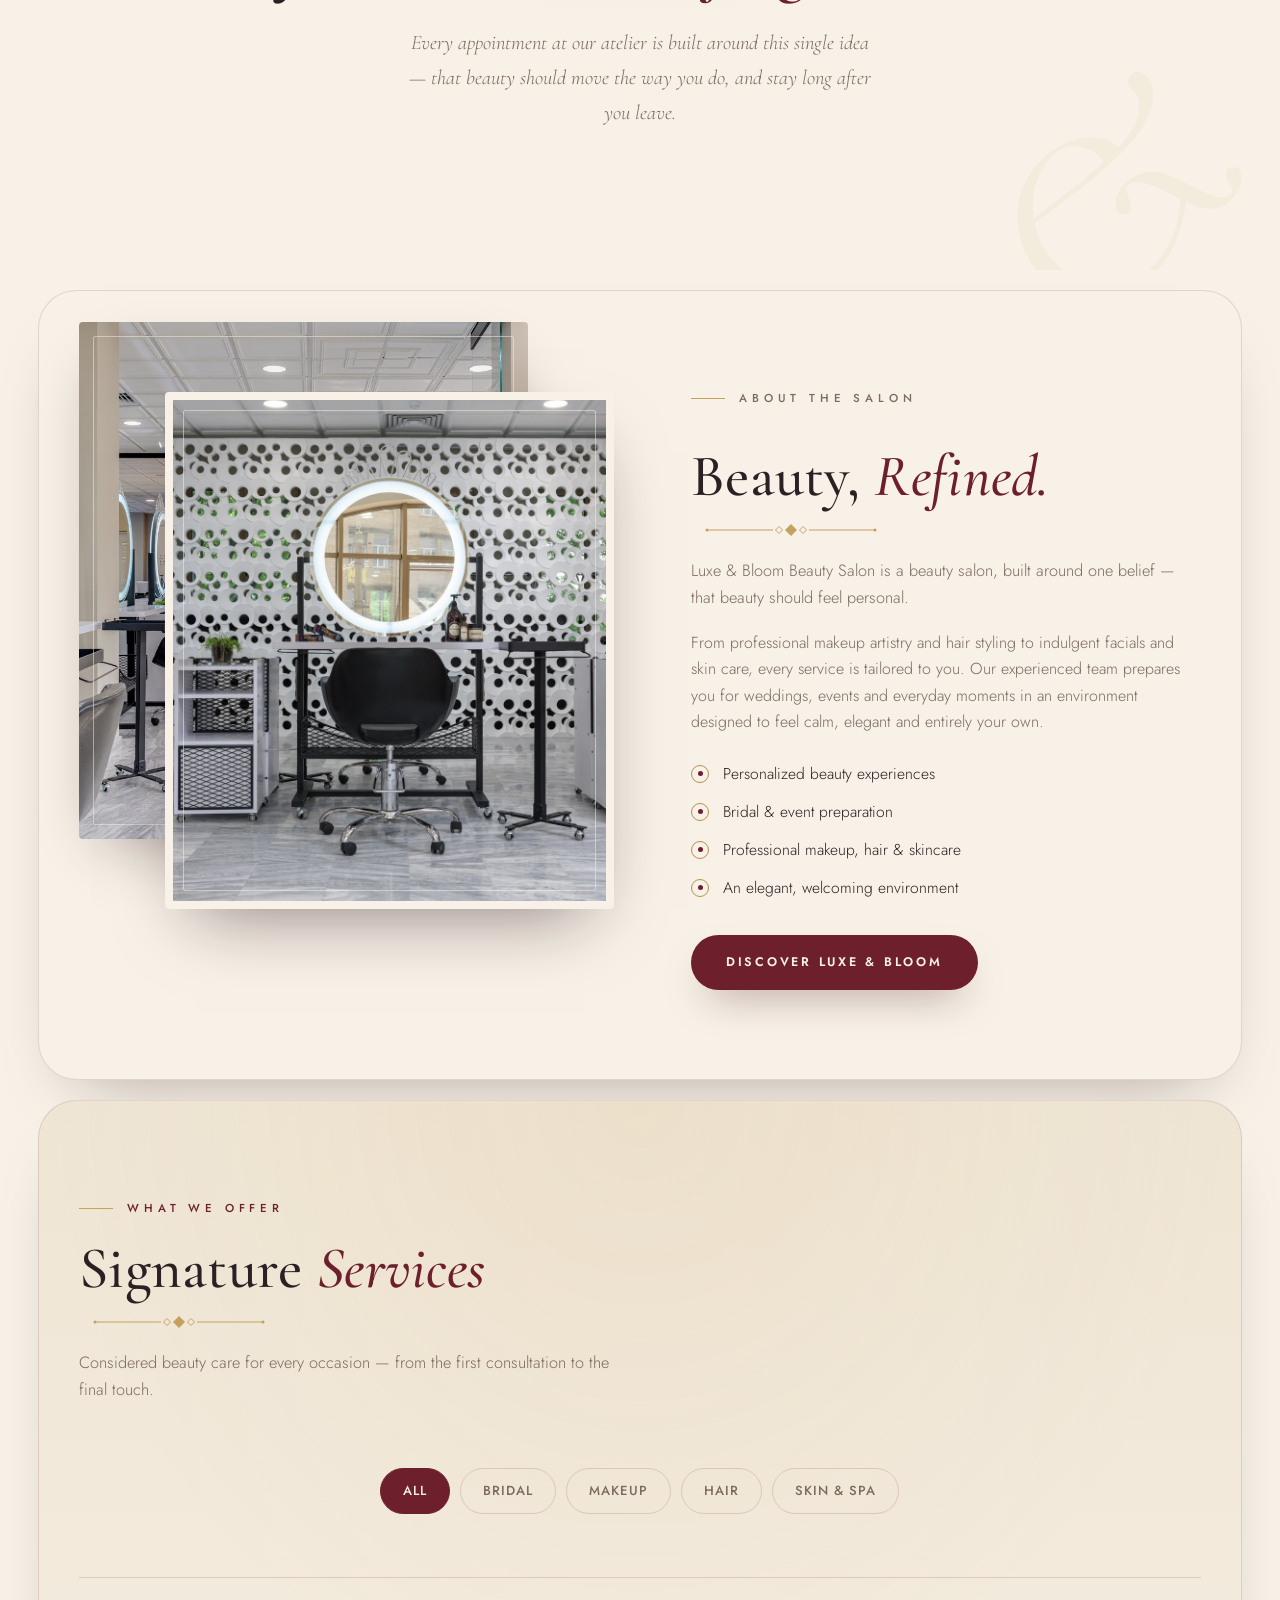
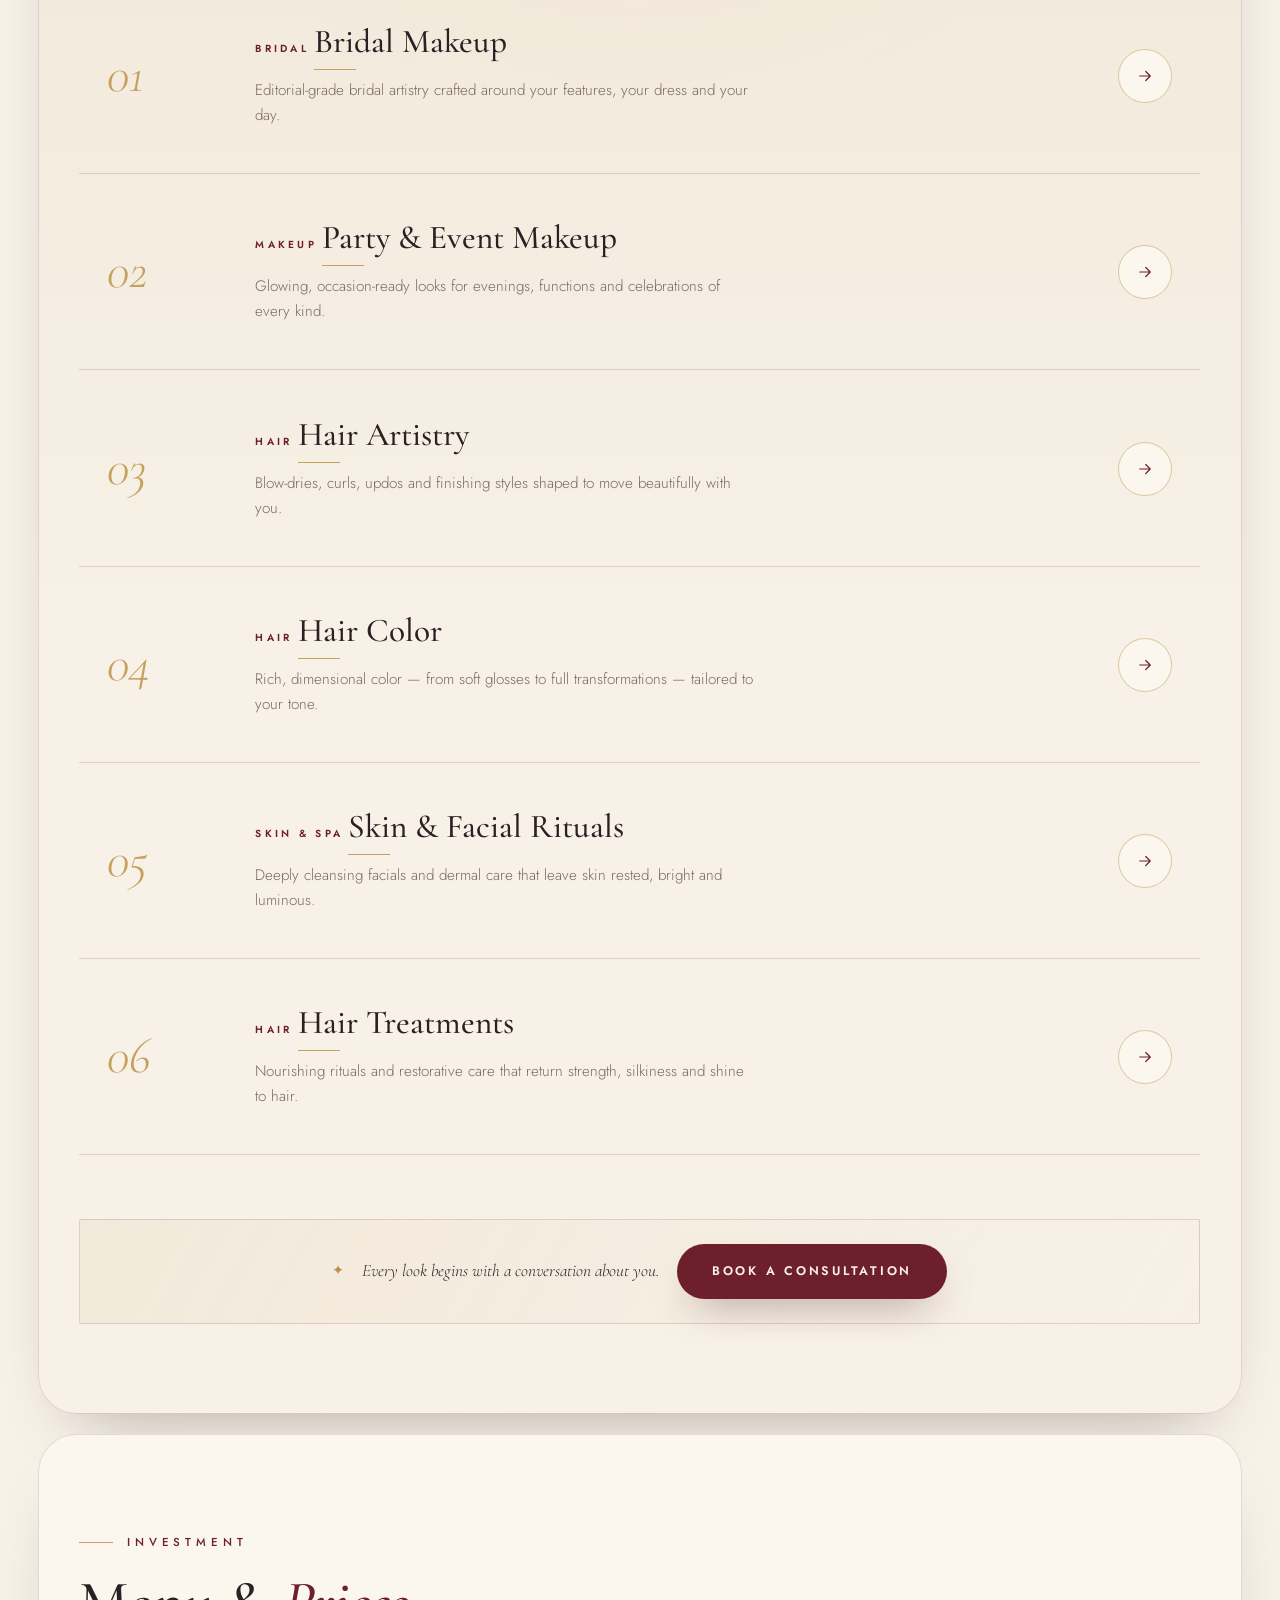
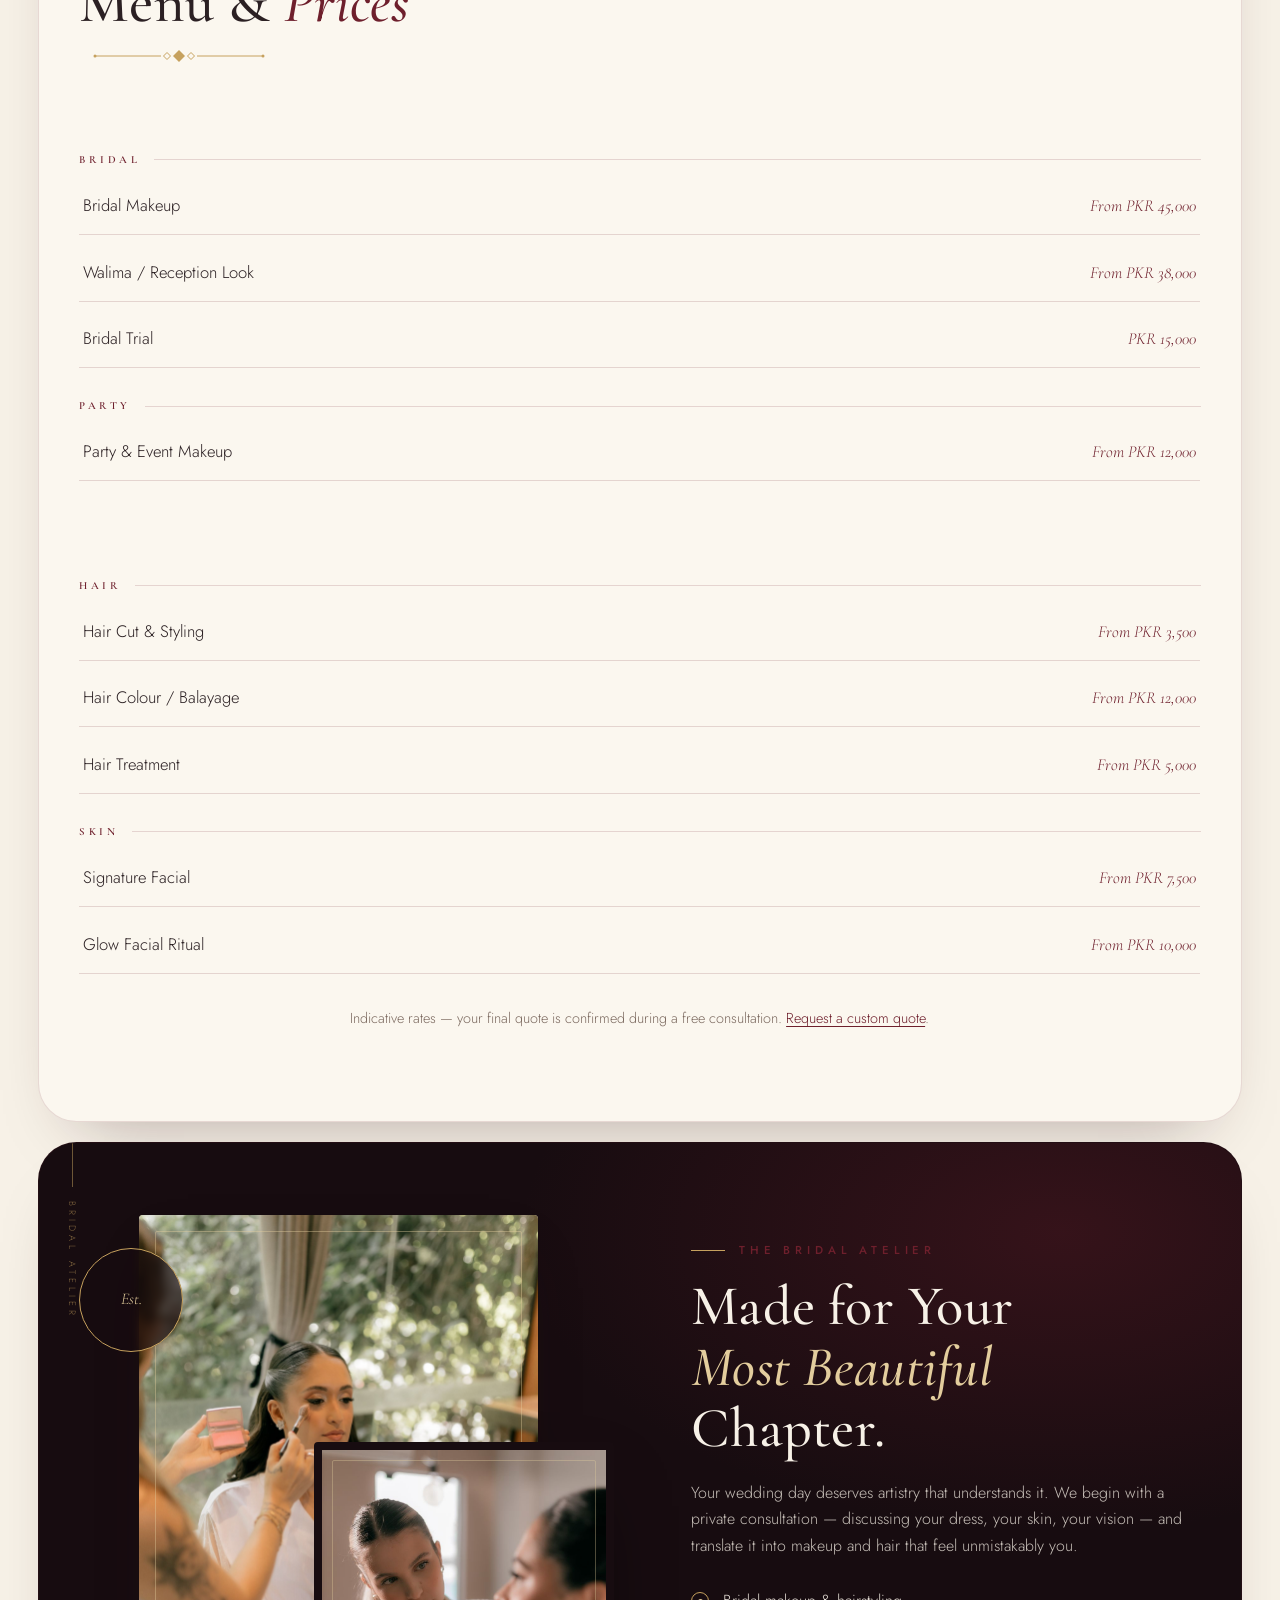
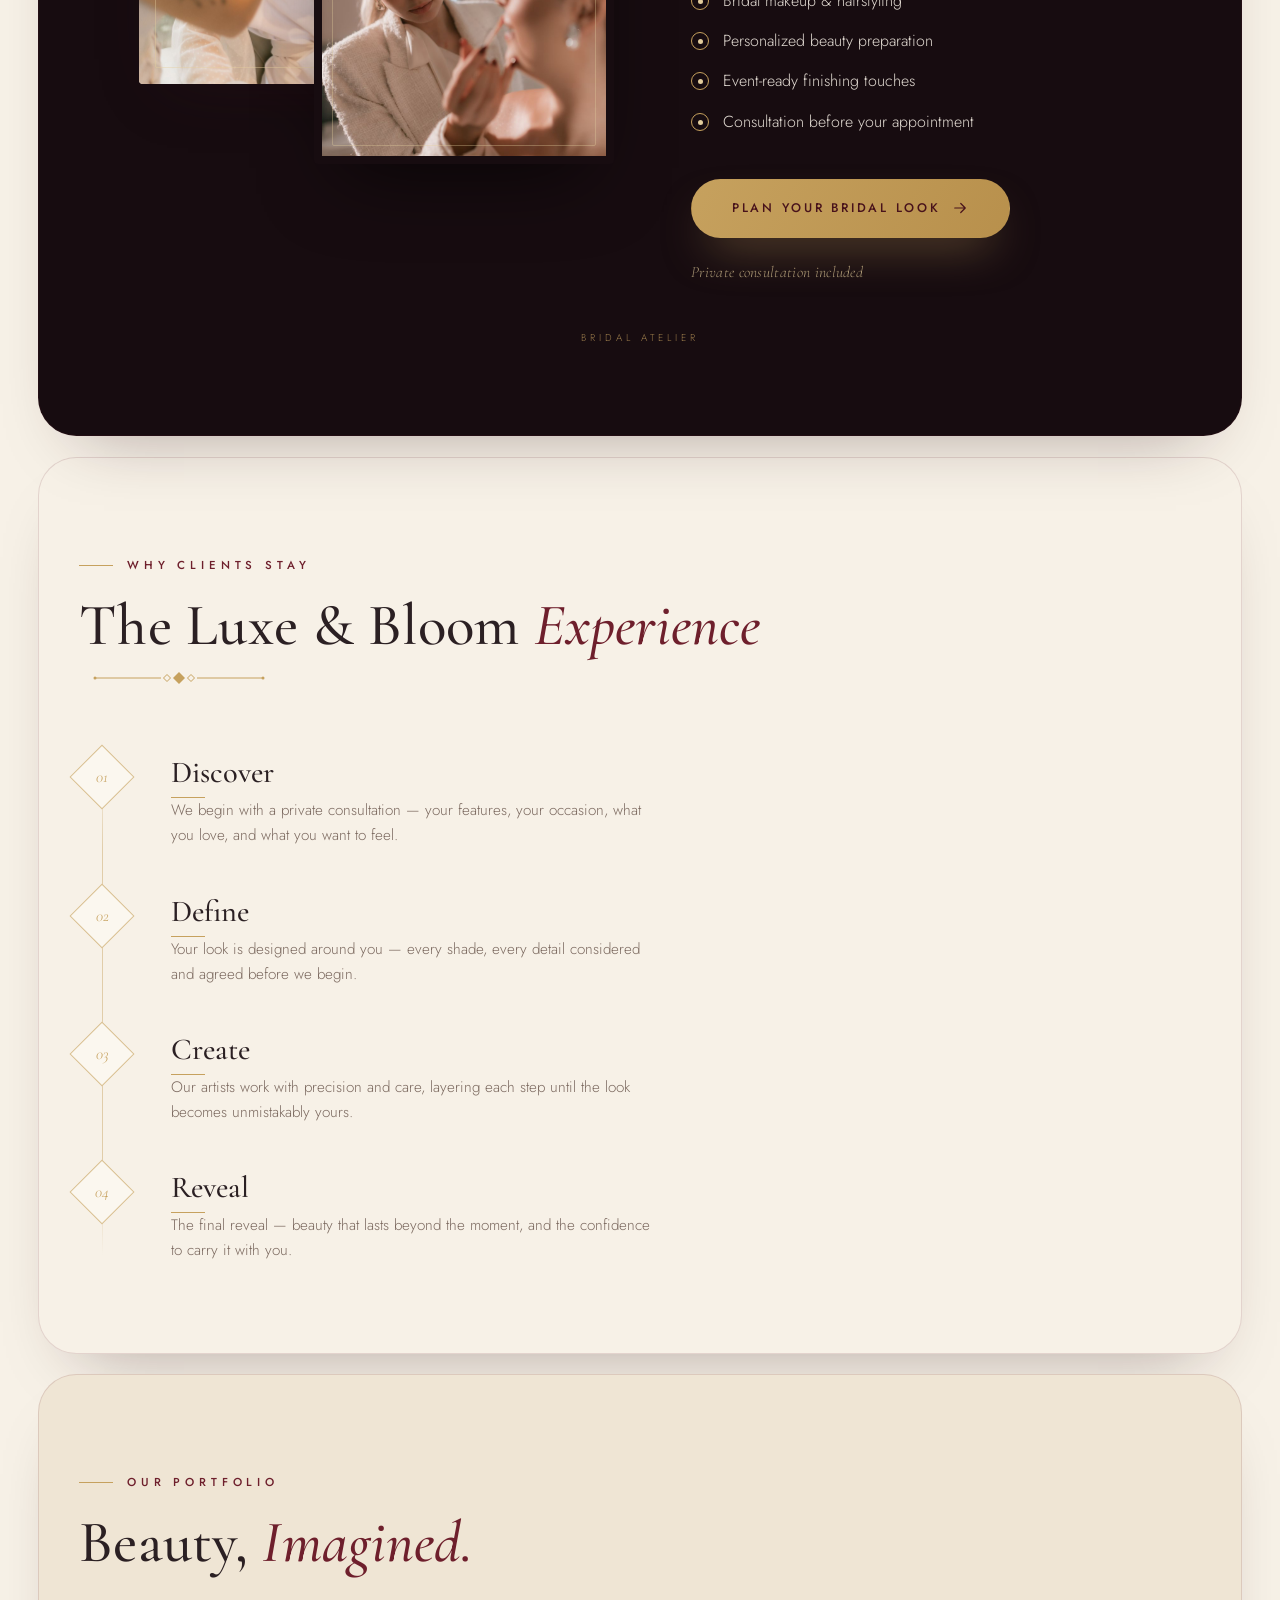
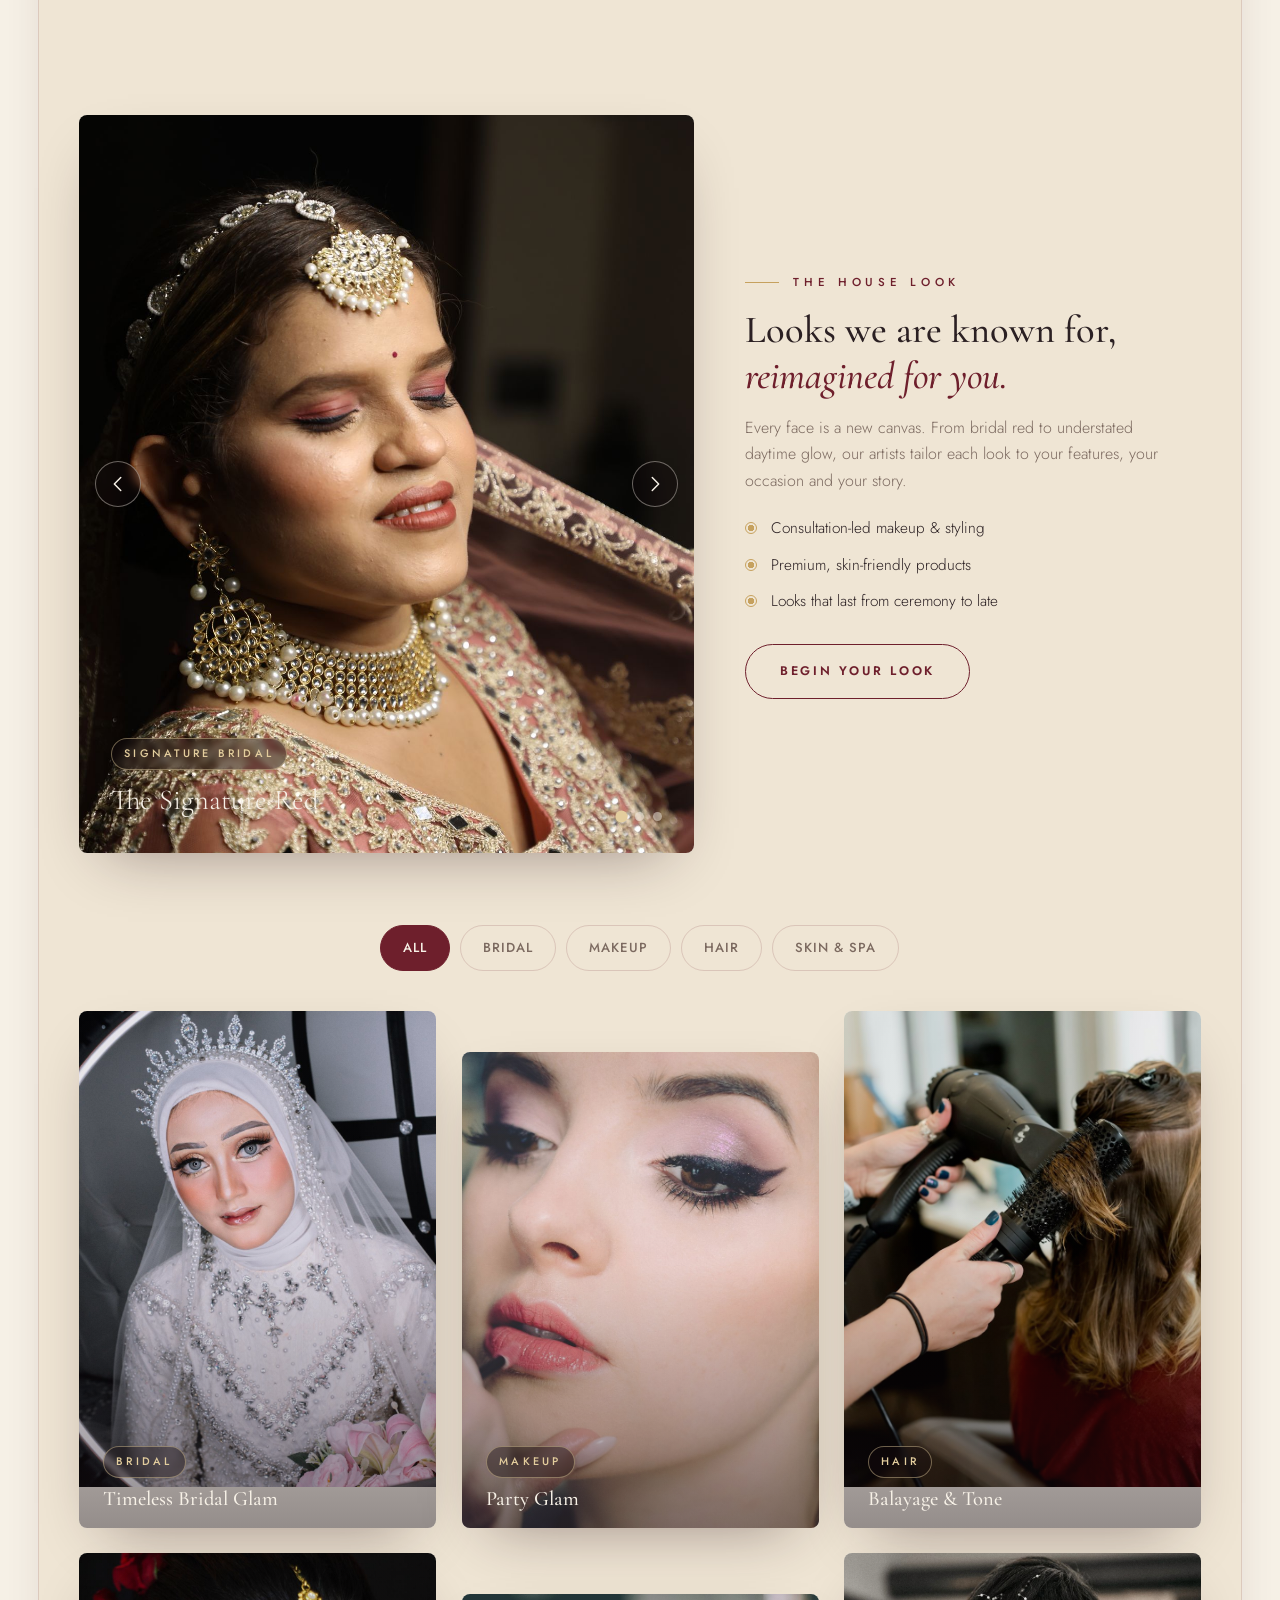
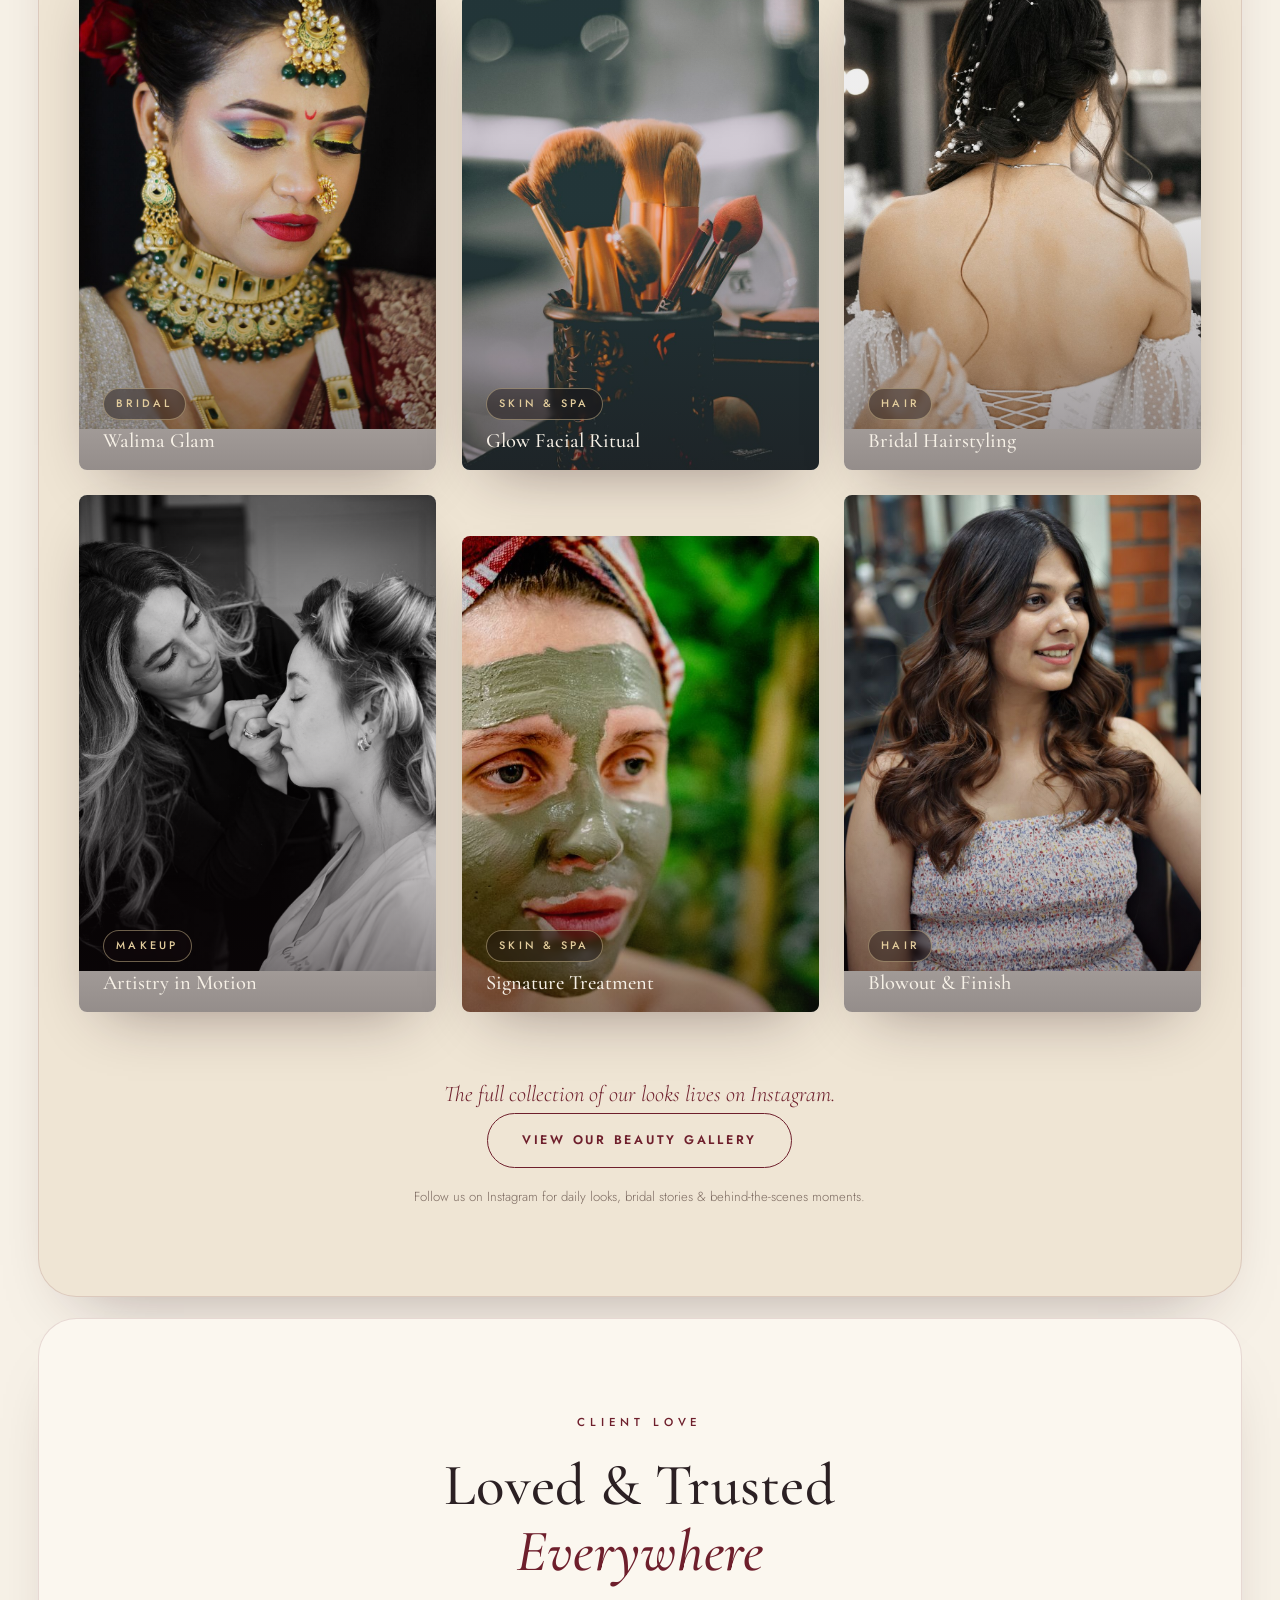
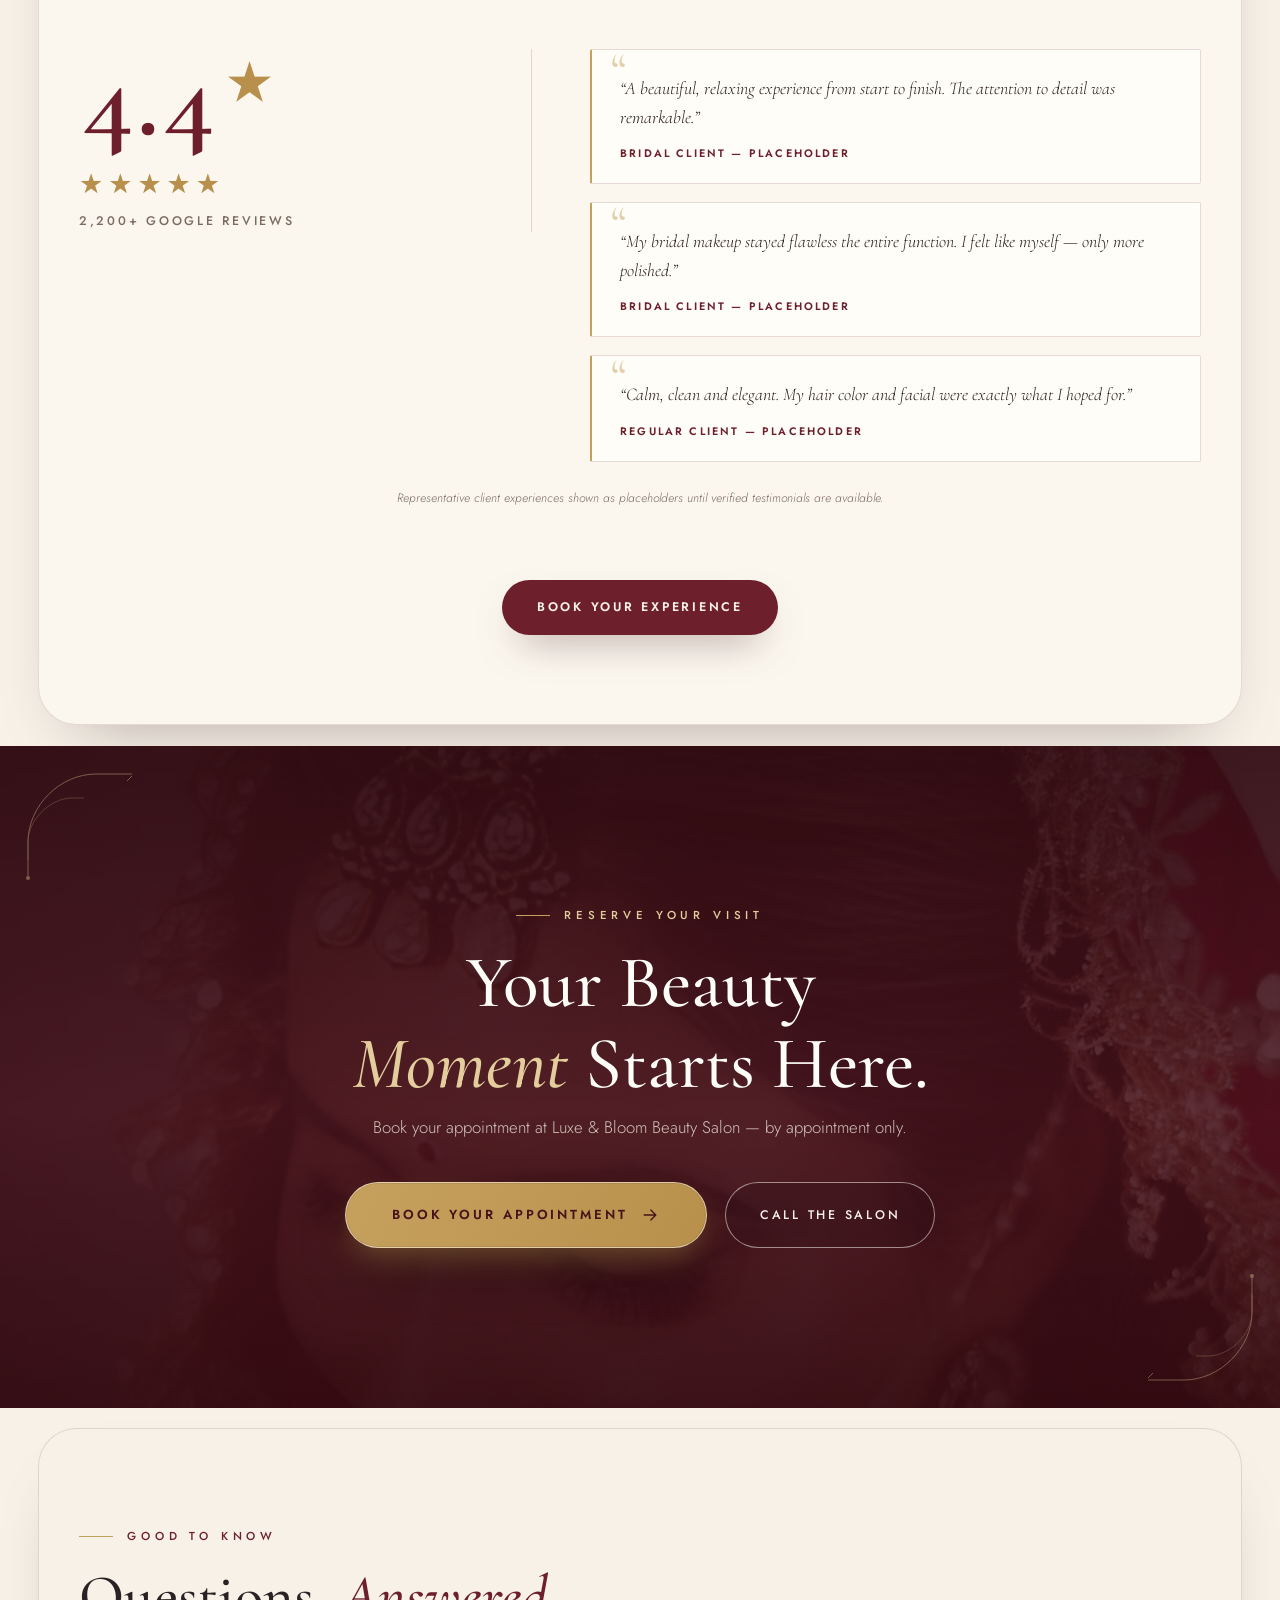
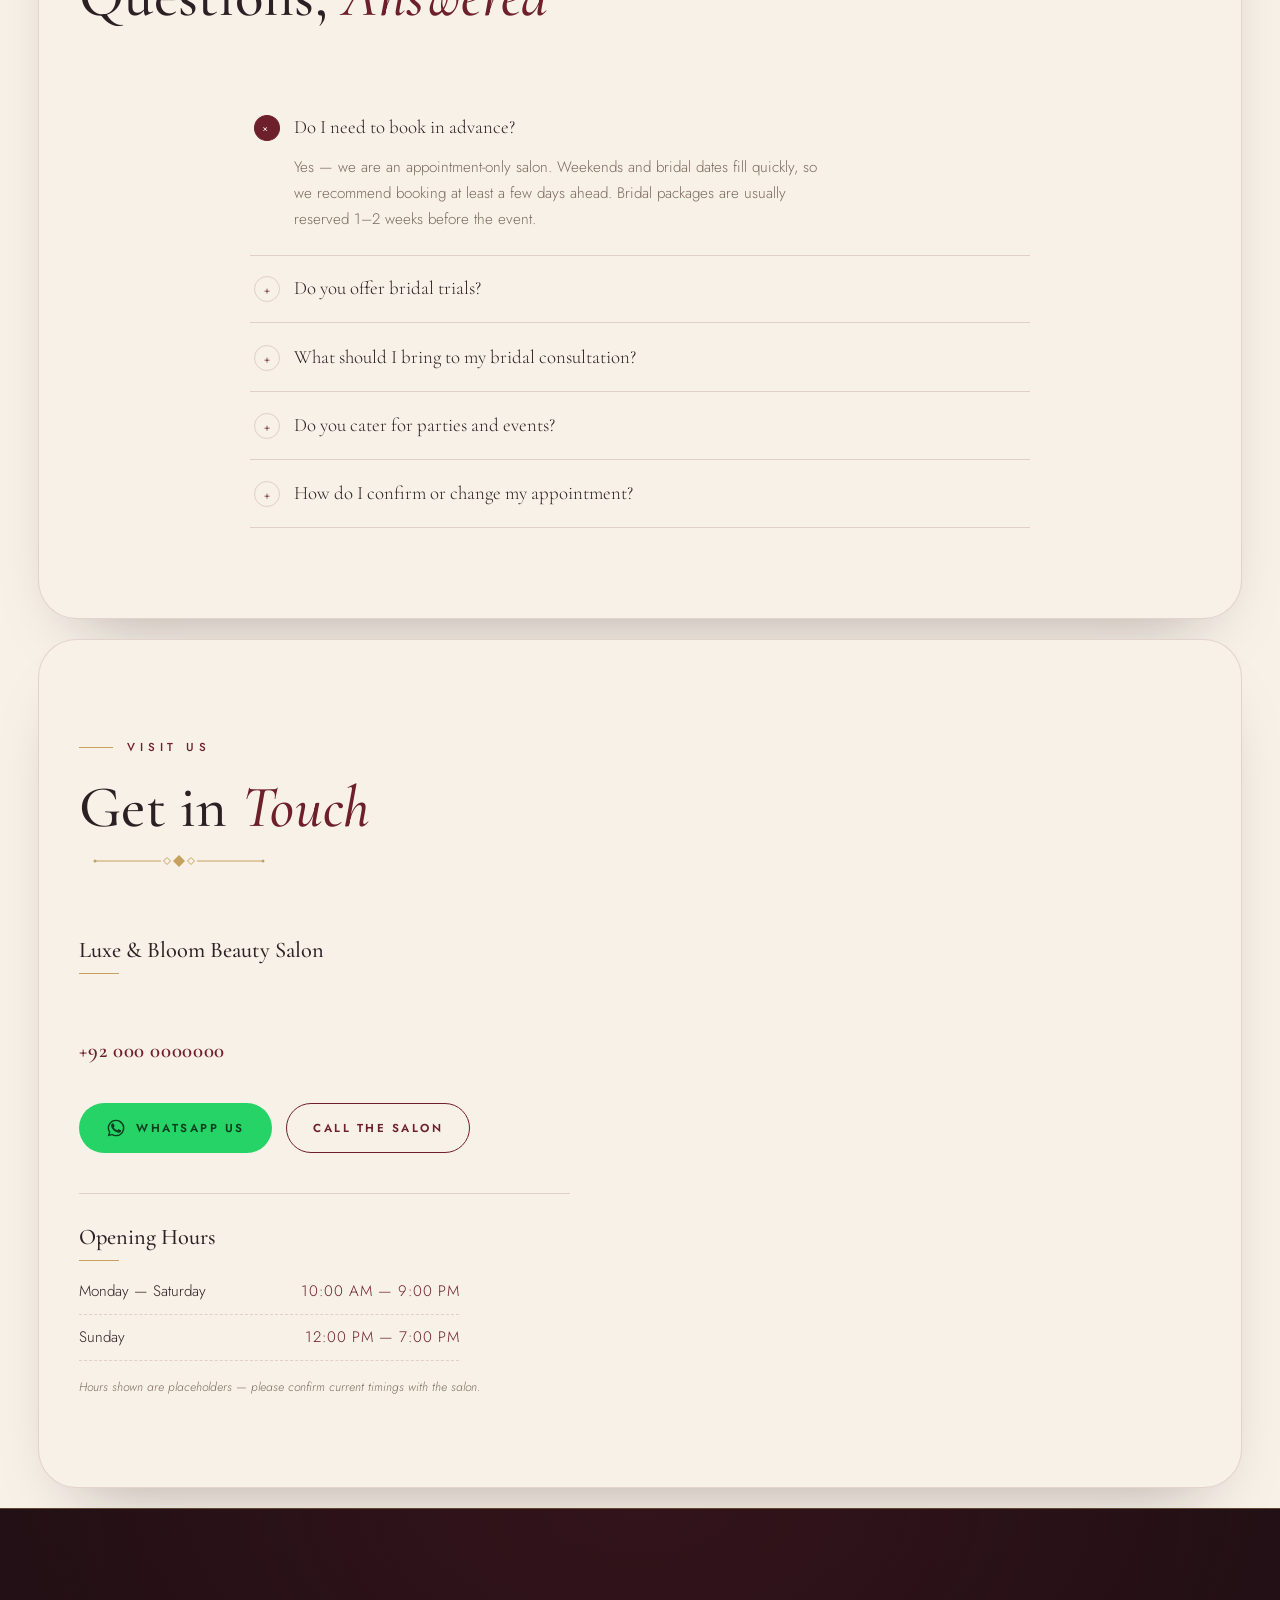
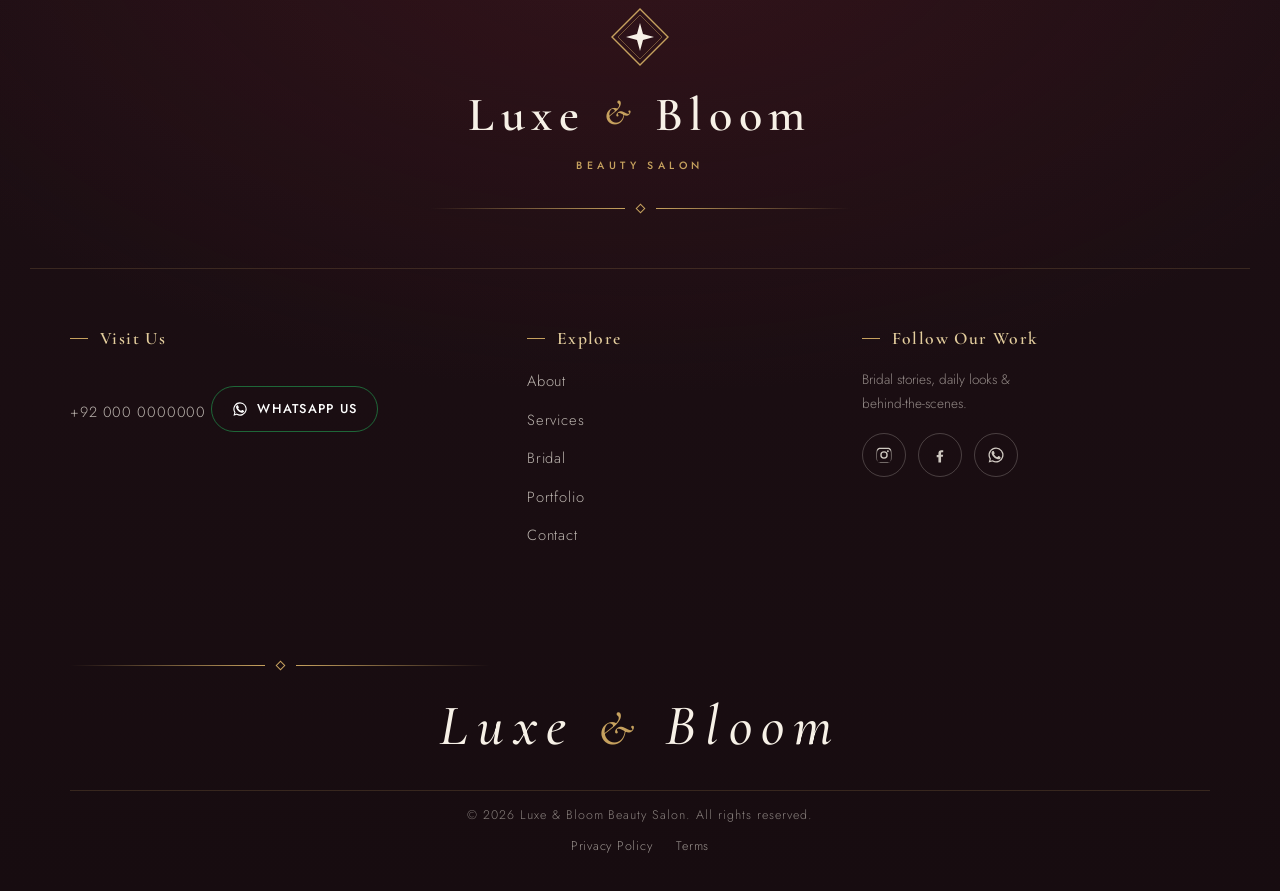
==== commit d24bc88b: "Add makeup-brush preloader and refined hero styling" ====
--- a/index.html
+++ b/index.html
@@ -104,8 +104,36 @@
 
   <!-- Preloader -->
   <div class="preloader" aria-hidden="true">
-    <img src="assets/logo-mark.svg" alt="" width="64" height="64" />
-    <span class="preloader-line"></span>
+    <div class="preloader-stage">
+      <span class="preloader-stroke" aria-hidden="true"></span>
+      <svg class="preloader-brush" viewBox="0 0 200 100" aria-hidden="true" focusable="false">
+        <defs>
+          <linearGradient id="pbHandle" x1="0" y1="0" x2="0" y2="1">
+            <stop offset="0" stop-color="#ecdcb4"/>
+            <stop offset="0.55" stop-color="#c9a25e"/>
+            <stop offset="1" stop-color="#8f6833"/>
+          </linearGradient>
+          <linearGradient id="pbBristle" x1="0" y1="0" x2="1" y2="0">
+            <stop offset="0" stop-color="#f6edd9"/>
+            <stop offset="0.7" stop-color="#e0c58d"/>
+            <stop offset="1" stop-color="#c6a15e"/>
+          </linearGradient>
+        </defs>
+        <rect x="118" y="34" width="76" height="13" rx="6.5" fill="url(#pbHandle)"/>
+        <rect x="120" y="36.5" width="72" height="2.6" rx="1.3" fill="#fff8e6" opacity="0.5"/>
+        <rect x="102" y="30" width="18" height="22" rx="3" fill="#d8b97c"/>
+        <rect x="102" y="33.5" width="18" height="2.2" fill="#f7ecd2" opacity="0.8"/>
+        <rect x="102" y="46" width="18" height="2.2" fill="#8a6633" opacity="0.75"/>
+        <path d="M102 30 C 78 34, 50 44, 36 50 C 50 56, 78 66, 102 52 Z" fill="url(#pbBristle)"/>
+        <path d="M98 35 C 80 41, 58 49, 42 53" stroke="#fff8ea" stroke-width="1" opacity="0.55" fill="none"/>
+        <path d="M98 43 C 82 47, 62 53, 46 57" stroke="#fff8ea" stroke-width="1" opacity="0.45" fill="none"/>
+        <path d="M98 49 C 84 53, 66 58, 50 61" stroke="#b8945a" stroke-width="1" opacity="0.5" fill="none"/>
+      </svg>
+      <span class="preloader-powder p1" aria-hidden="true"></span>
+      <span class="preloader-powder p2" aria-hidden="true"></span>
+      <span class="preloader-powder p3" aria-hidden="true"></span>
+      <span class="preloader-powder p4" aria-hidden="true"></span>
+    </div>
     <span class="preloader-word"><span>Luxe &amp; Bloom</span><span>Beauty Salon</span></span>
   </div>
 
@@ -171,6 +199,17 @@
       <svg class="hero-sparkle hero-sparkle--1" viewBox="0 0 24 24" aria-hidden="true"><path d="M12 2l2.2 7.8L22 12l-7.8 2.2L12 22l-2.2-7.8L2 12l7.8-2.2z" fill="currentColor"/></svg>
       <svg class="hero-sparkle hero-sparkle--2" viewBox="0 0 24 24" aria-hidden="true"><path d="M12 2l2.2 7.8L22 12l-7.8 2.2L12 22l-2.2-7.8L2 12l7.8-2.2z" fill="currentColor"/></svg>
       <svg class="hero-sparkle hero-sparkle--3" viewBox="0 0 24 24" aria-hidden="true"><path d="M12 2l2.2 7.8L22 12l-7.8 2.2L12 22l-2.2-7.8L2 12l7.8-2.2z" fill="currentColor"/></svg>
+      <div class="hero-grain" aria-hidden="true"></div>
+
+      <div class="hero-stamp" aria-hidden="true">
+        <svg class="hero-stamp__rot" viewBox="0 0 100 100" focusable="false">
+          <defs>
+            <path id="stampCircle" d="M50,50 m-37,0 a37,37 0 1,1 74,0 a37,37 0 1,1 -74,0"/>
+          </defs>
+          <text><textPath href="#stampCircle">LUXURY BEAUTY &#8226; BRIDAL ATELIER &#8226;</textPath></text>
+        </svg>
+        <span class="hero-stamp__core">Est.</span>
+      </div>
 
       <span class="hero-index" aria-hidden="true">No. 01 — Editorial</span>
       <span class="hero-side" aria-hidden="true">Luxury Beauty &nbsp;•&nbsp; Bridal Atelier</span>
--- a/css/styles.css
+++ b/css/styles.css
@@ -81,7 +81,14 @@
   padding-inline: clamp(20px, 4vw, 40px);
 }
 
-.section { padding-block: clamp(64px, 8.5vw, 120px); }
+.section {
+  padding-block: clamp(56px, 7vw, 104px);
+  margin-inline: clamp(0px, 3vw, 44px);
+  margin-block: clamp(0px, 1.6vw, 22px);
+  border-radius: clamp(20px, 3vw, 40px);
+  border: 1px solid rgba(110, 31, 44, 0.14);
+  box-shadow: 0 34px 68px -42px rgba(40, 15, 22, 0.4);
+}
 
 section[id], .hero[id] { scroll-margin-top: 76px; }
 
@@ -1527,6 +1534,60 @@
 .hero-side::before { content: ""; width: 1px; height: 44px; background: rgba(198, 161, 94, 0.5); }
 .hero-caption { display: block; margin-top: 14px; font-family: var(--serif); font-style: italic; font-size: 0.92rem; color: rgba(247, 241, 231, 0.55); }
 
+/* --- Hero cinematic grain --- */
+.hero-grain {
+  position: absolute; inset: 0; z-index: -1;
+  opacity: 0.09; pointer-events: none;
+  background-image: url("data:image/svg+xml,%3Csvg xmlns='http://www.w3.org/2000/svg' width='140' height='140'%3E%3Cfilter id='n'%3E%3CfeTurbulence type='fractalNoise' baseFrequency='0.9' numOctaves='2' stitchTiles='stitch'/%3E%3C/filter%3E%3Crect width='140' height='140' filter='url(%23n)' opacity='0.5'/%3E%3C/svg%3E");
+  animation: grainShift 0.9s steps(4) infinite;
+}
+@keyframes grainShift {
+  0%   { transform: translate(0, 0); }
+  25%  { transform: translate(-12px, 6px); }
+  50%  { transform: translate(8px, -9px); }
+  75%  { transform: translate(-6px, -5px); }
+  100% { transform: translate(10px, 8px); }
+}
+
+/* --- Hero rotating est. stamp --- */
+.hero-stamp {
+  position: absolute; right: clamp(24px, 4.5vw, 56px); bottom: 118px; z-index: 2;
+  width: 118px; height: 118px;
+  display: grid; place-items: center;
+  opacity: 0.9;
+}
+.hero-stamp__rot {
+  position: absolute; inset: 0; width: 100%; height: 100%;
+  color: var(--champagne);
+  animation: stampSpin 22s linear infinite;
+}
+.hero-stamp__rot text {
+  font-size: 8.6px; letter-spacing: 2.4px; text-transform: uppercase;
+  fill: currentColor;
+}
+.hero-stamp__core {
+  position: relative; z-index: 1;
+  width: 66px; height: 66px; border-radius: 50%;
+  display: grid; place-items: center;
+  font-family: var(--serif); font-style: italic; font-size: 0.95rem;
+  color: var(--cream);
+  border: 1px solid rgba(198, 161, 94, 0.55);
+  background: rgba(23, 12, 16, 0.45);
+  backdrop-filter: blur(3px);
+  box-shadow: 0 10px 30px -12px rgba(0, 0, 0, 0.5);
+}
+@keyframes stampSpin { to { transform: rotate(360deg); } }
+
+/* --- Hero index refinement --- */
+.hero-index {
+  display: flex; align-items: center; gap: 14px;
+}
+.hero-index::before {
+  content: ""; width: 34px; height: 1px;
+  background: linear-gradient(90deg, var(--champagne), transparent);
+  opacity: 0.7;
+}
+
 /* --- Brand statement --- */
 .statement {
   position: relative;
@@ -1765,6 +1826,9 @@
 @media (max-width: 760px) {
   .br-desktop { display: none; }
 }
+@media (max-width: 900px) {
+  .hero-stamp { display: none; }
+}
 @media (max-width: 640px) {
   .hero-index, .hero-side { display: none; }
   .svc-row { grid-template-columns: 60px 1fr; gap: 12px; padding-inline: 8px; }
@@ -1821,56 +1885,89 @@
   will-change: transform;
 }
 
-/* --- Preloader --- */
+/* --- Preloader : makeup brush sweep --- */
 .preloader {
   position: fixed; inset: 0; z-index: 5000;
-  display: flex; flex-direction: column; align-items: center; justify-content: center; gap: 26px;
+  display: flex; flex-direction: column; align-items: center; justify-content: center; gap: 30px;
   background: linear-gradient(160deg, var(--ink) 30%, var(--wine-deep) 130%);
-  animation: preOut 1.35s var(--ease) 0.15s forwards;
+  animation: preOut 0.9s var(--ease) 1.75s forwards;
   pointer-events: none;
 }
-.preloader img {
-  width: 64px; height: 64px;
-  animation: preIn 0.55s var(--ease) both;
-}
-.preloader-line {
-  width: 130px; height: 1px; position: relative; overflow: hidden;
-  background: rgba(198, 161, 94, 0.22);
-}
-.preloader-line::after {
-  content: ""; position: absolute; inset: 0;
-  background: var(--champagne);
-  transform: translateX(-101%);
-  animation: preDraw 0.8s var(--ease) 0.2s forwards;
-}
-.preloader::before {
-  content: ""; position: absolute; z-index: 0;
-  left: 50%; top: 50%;
-  width: 190px; height: 190px; margin: -95px 0 0 -95px; border-radius: 50%;
-  background: radial-gradient(closest-side, rgba(198, 161, 94, 0.3), rgba(198, 161, 94, 0) 70%);
-  animation: preBloom 2.4s ease-in-out infinite alternate;
-}
-.preloader img, .preloader-line, .preloader-word { position: relative; z-index: 1; }
+.preloader-stage {
+  position: relative; z-index: 1;
+  width: min(400px, 74vw); height: 92px;
+}
+/* the gold stroke the brush paints behind it */
+.preloader-stroke {
+  position: absolute; left: 0; top: 50%;
+  width: 100%; height: 5px;
+  transform: translateY(-50%) scaleX(0);
+  transform-origin: 0 50%;
+  border-radius: 999px;
+  background: linear-gradient(90deg,
+    rgba(198, 161, 94, 0.05),
+    var(--champagne) 30%,
+    var(--champagne-l) 58%,
+    var(--gold) 100%);
+  box-shadow: 0 0 18px rgba(198, 161, 94, 0.35);
+  animation: preStroke 1.5s var(--ease) 0.2s forwards;
+}
+.preloader-stroke::after {
+  content: ""; position: absolute; inset: 0; border-radius: inherit;
+  background: linear-gradient(100deg, transparent 0%, rgba(255, 244, 218, 0.95) 50%, transparent 100%);
+  background-size: 240% 100%;
+  opacity: 0;
+  animation: preShimmer 0.95s ease-in-out 1.25s forwards;
+}
+/* the brush itself */
+.preloader-brush {
+  position: absolute; left: 0; top: 50%;
+  width: 190px; height: 95px;
+  transform: translate(-40%, -50%) rotate(-8deg);
+  transform-origin: 50% 80%;
+  animation: preSweep 1.5s var(--ease) 0.2s forwards;
+  filter: drop-shadow(0 14px 22px rgba(0, 0, 0, 0.45));
+}
+/* powder sparkles that linger where the brush passed */
+.preloader-powder {
+  position: absolute; top: 50%; width: 5px; height: 5px; border-radius: 50%;
+  background: radial-gradient(circle, #ffeec6 0%, rgba(230, 194, 122, 0) 70%);
+  opacity: 0;
+  animation: prePowder 1.4s ease-out 0.3s infinite;
+}
+.preloader-powder.p1 { left: 8%;  animation-delay: 0.5s; }
+.preloader-powder.p2 { left: 26%; animation-delay: 0.8s; }
+.preloader-powder.p3 { left: 44%; animation-delay: 1.1s; }
+.preloader-powder.p4 { left: 62%; animation-delay: 1.4s; }
 .preloader-word {
+  position: relative; z-index: 1;
   display: grid; gap: 7px; text-align: center;
-  margin-top: -6px;
 }
 .preloader-word span {
   font-size: 0.6rem; letter-spacing: 0.46em; text-indent: 0.46em;
   text-transform: uppercase; color: rgba(247, 241, 231, 0.8);
   opacity: 0;
-  animation: preWord 0.9s var(--ease) 0.35s forwards;
+  animation: preWord 0.9s var(--ease) 1.05s forwards;
 }
 .preloader-word span:first-child {
   color: var(--champagne); font-weight: 600; letter-spacing: 0.54em; text-indent: 0.54em;
 }
-@keyframes preBloom { from { opacity: 0.3; transform: scale(0.9); } to { opacity: 0.85; transform: scale(1.12); } }
+@keyframes preStroke { to { transform: translateY(-50%) scaleX(1); } }
+@keyframes preShimmer { to { opacity: 1; background-position: -120% 0; } }
+@keyframes preSweep {
+  0%   { transform: translate(-40%, -50%) rotate(-9deg); }
+  38%  { transform: translate(12%, -50%) rotate(-2deg); }
+  68%  { transform: translate(58%, -50%) rotate(2deg); }
+  100% { transform: translate(112%, -50%) rotate(0deg); }
+}
+@keyframes prePowder {
+  0%   { opacity: 0; transform: translate(-50%, 6px) scale(0.3); }
+  35%  { opacity: 1; }
+  100% { opacity: 0; transform: translate(-50%, -16px) scale(0.9); }
+}
 @keyframes preWord { from { opacity: 0; letter-spacing: 0.14em; } to { opacity: 1; } }
-@keyframes preIn { from { opacity: 0; transform: translateY(10px) scale(0.9); } to { opacity: 1; transform: none; } }
-@keyframes preDraw { to { transform: translateX(0); } }
 @keyframes preOut {
   0% { opacity: 1; }
-  72% { opacity: 1; }
   100% { opacity: 0; visibility: hidden; }
 }
 .preloader.is-done { display: none; }
@@ -2410,7 +2507,9 @@
   .hero-sparkle { animation: none; opacity: 0.6; }
   .hero-title em { animation: none; background-size: auto; background-position: 0% 50%; }
   .preloader { display: none; }
-  .preloader img, .preloader-line::after { animation: none; }
+  .preloader-brush, .preloader-stroke, .preloader-stroke::after, .preloader-powder { animation: none; }
   .marquee-track { animation: none; }
   .hero-glow { animation: none; opacity: 0.35; }
+  .hero-grain { animation: none; }
+  .hero-stamp__rot { animation: none; }
 }
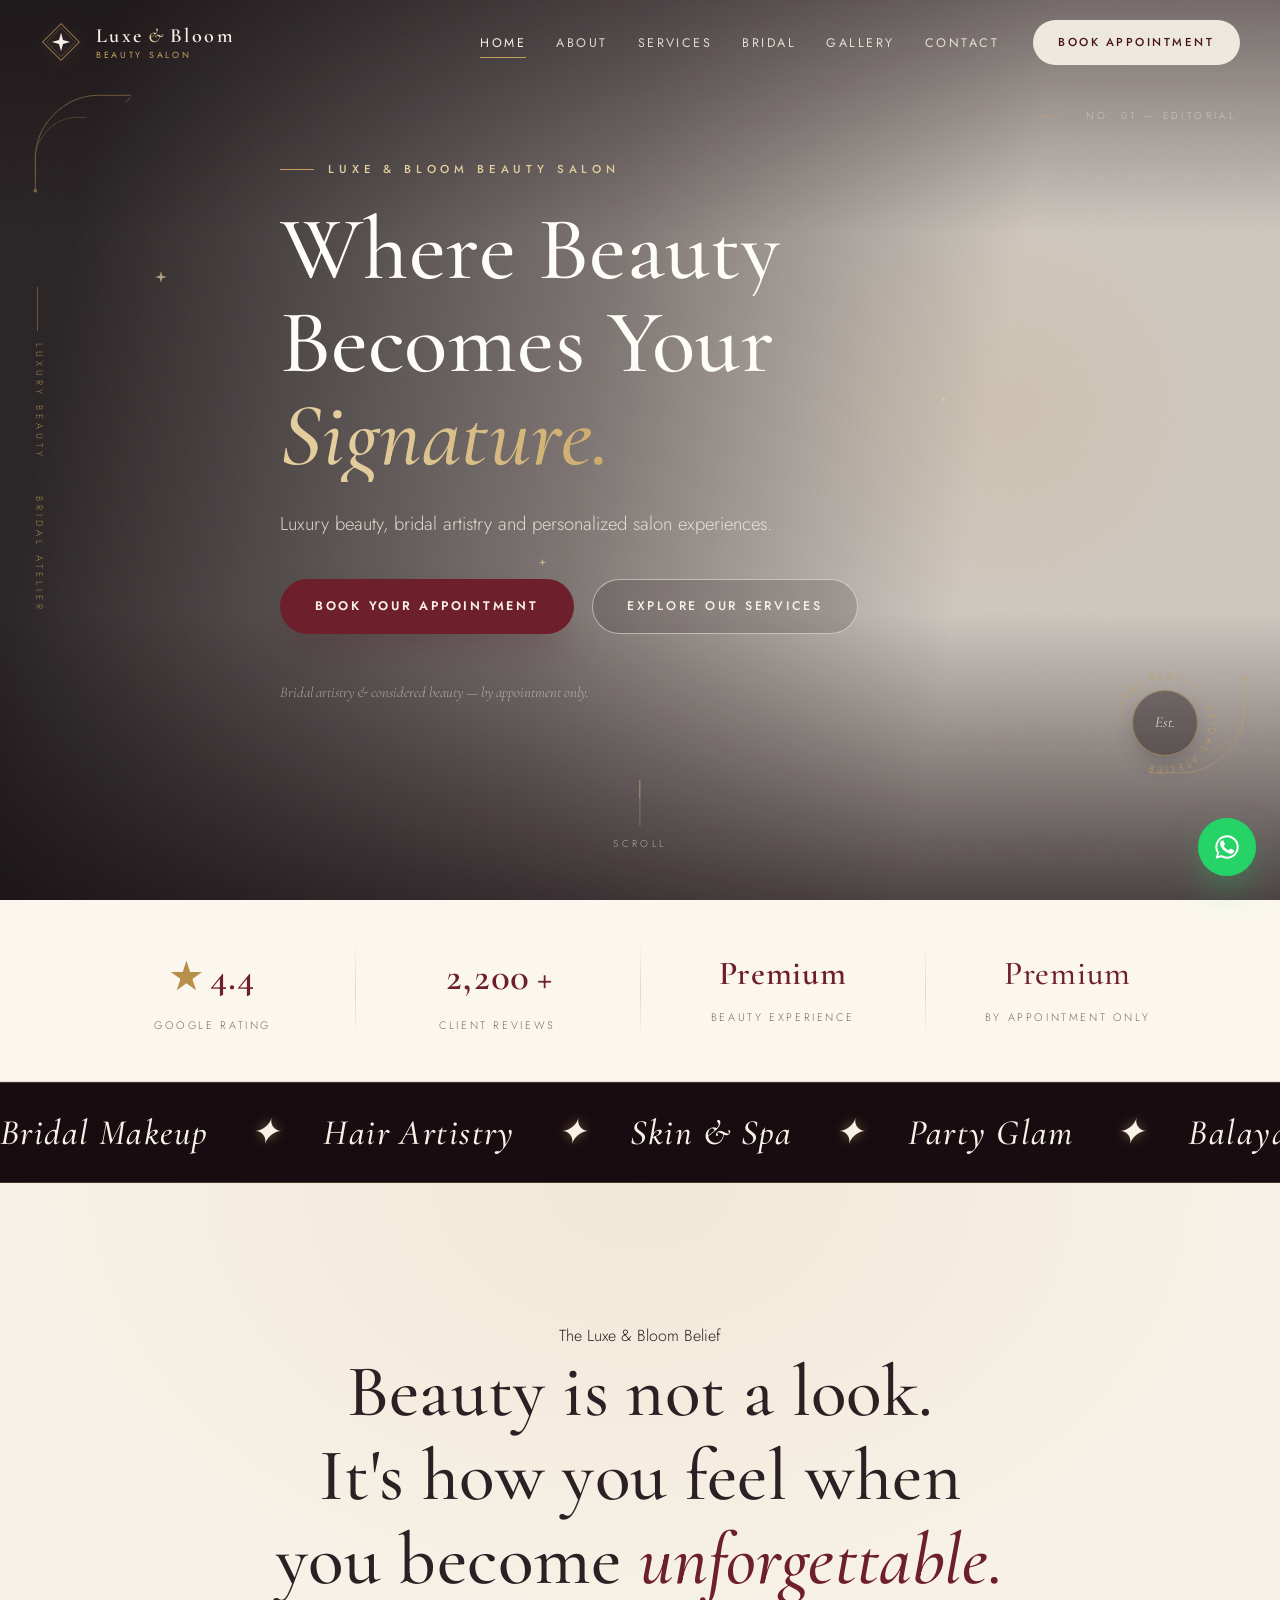
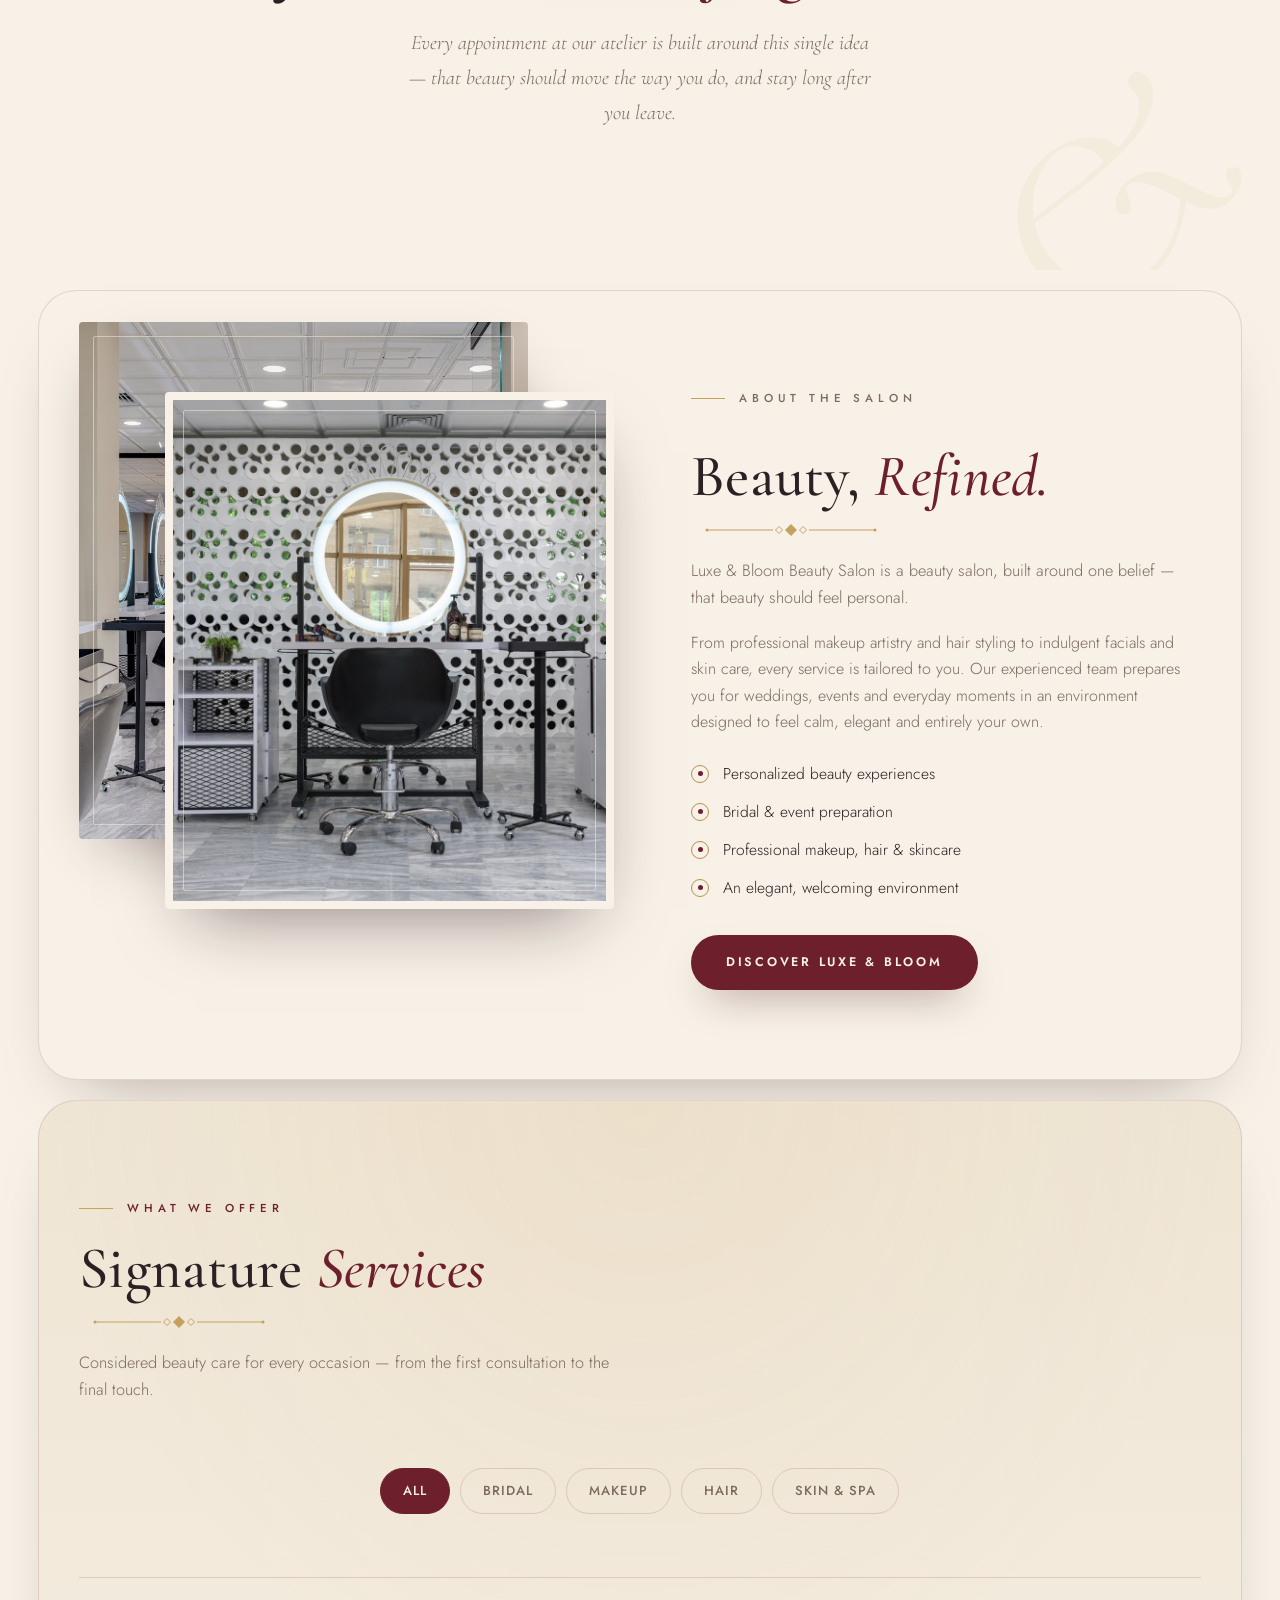
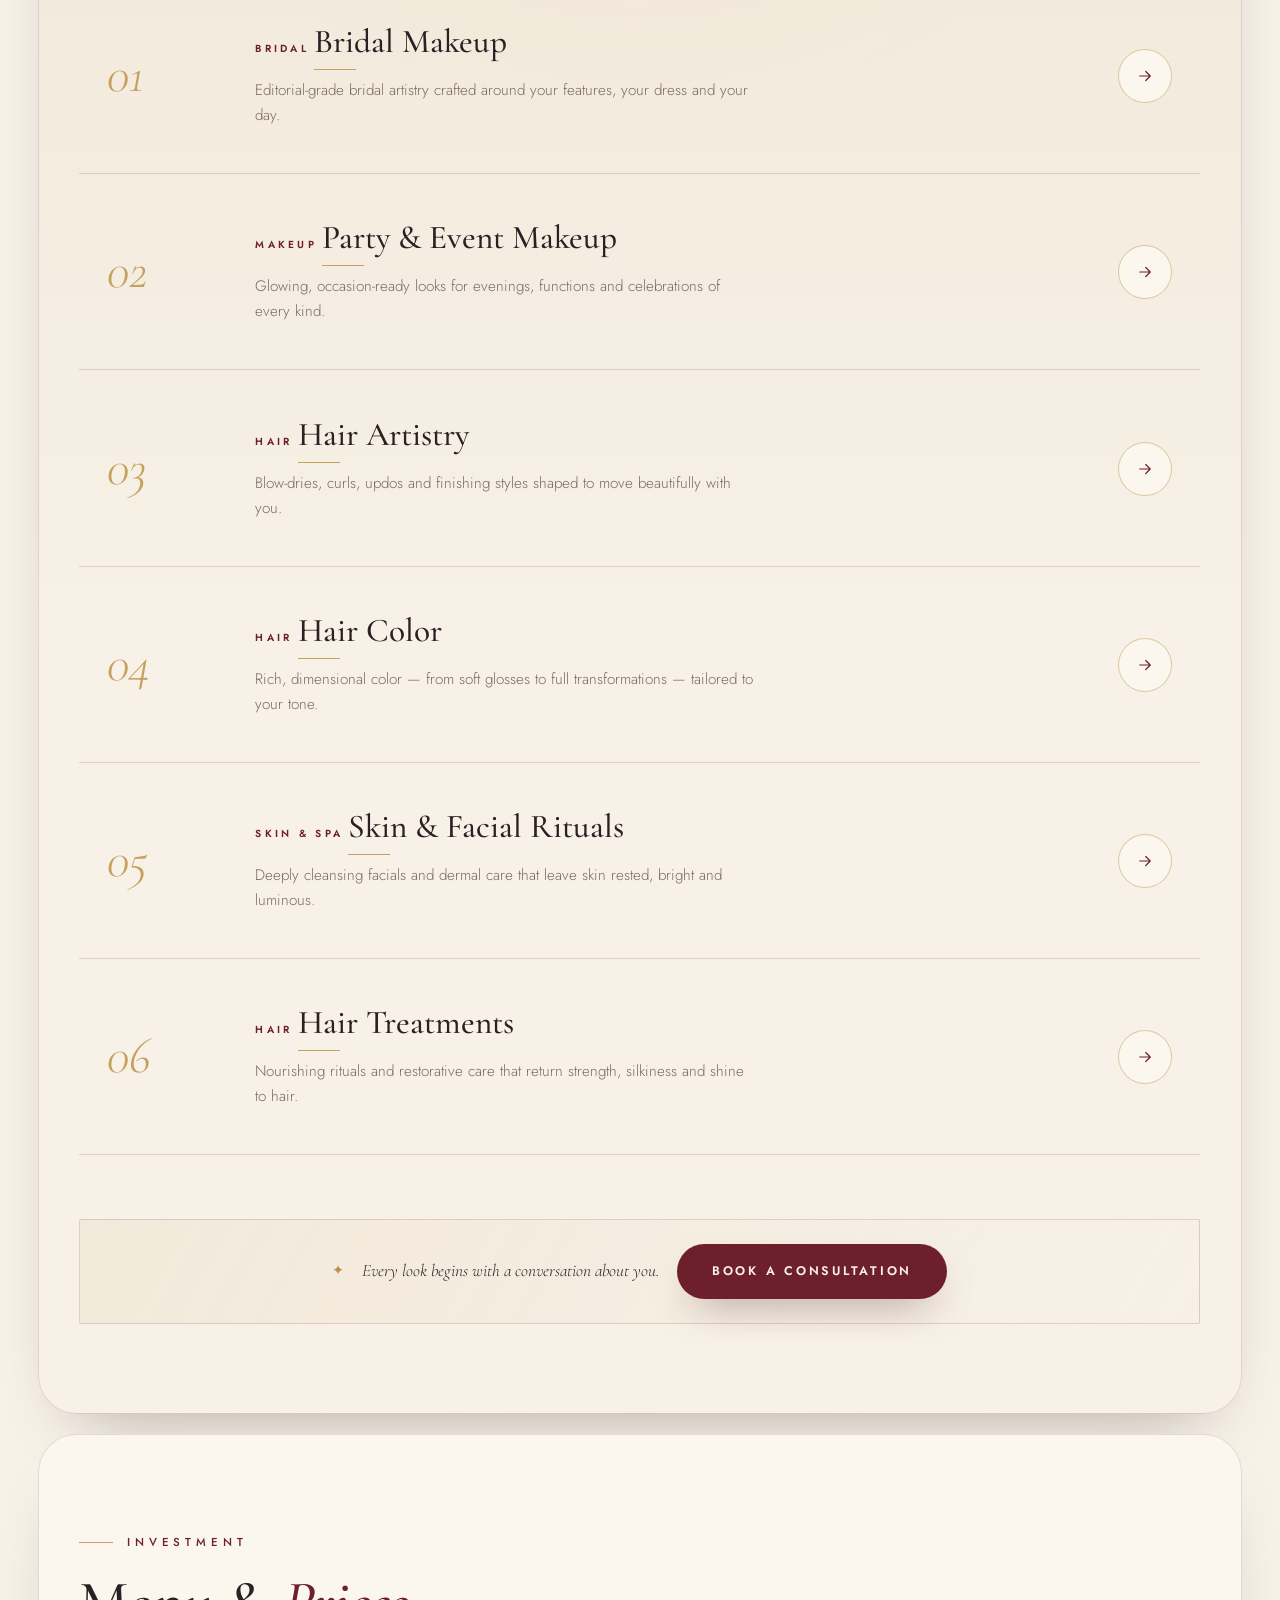
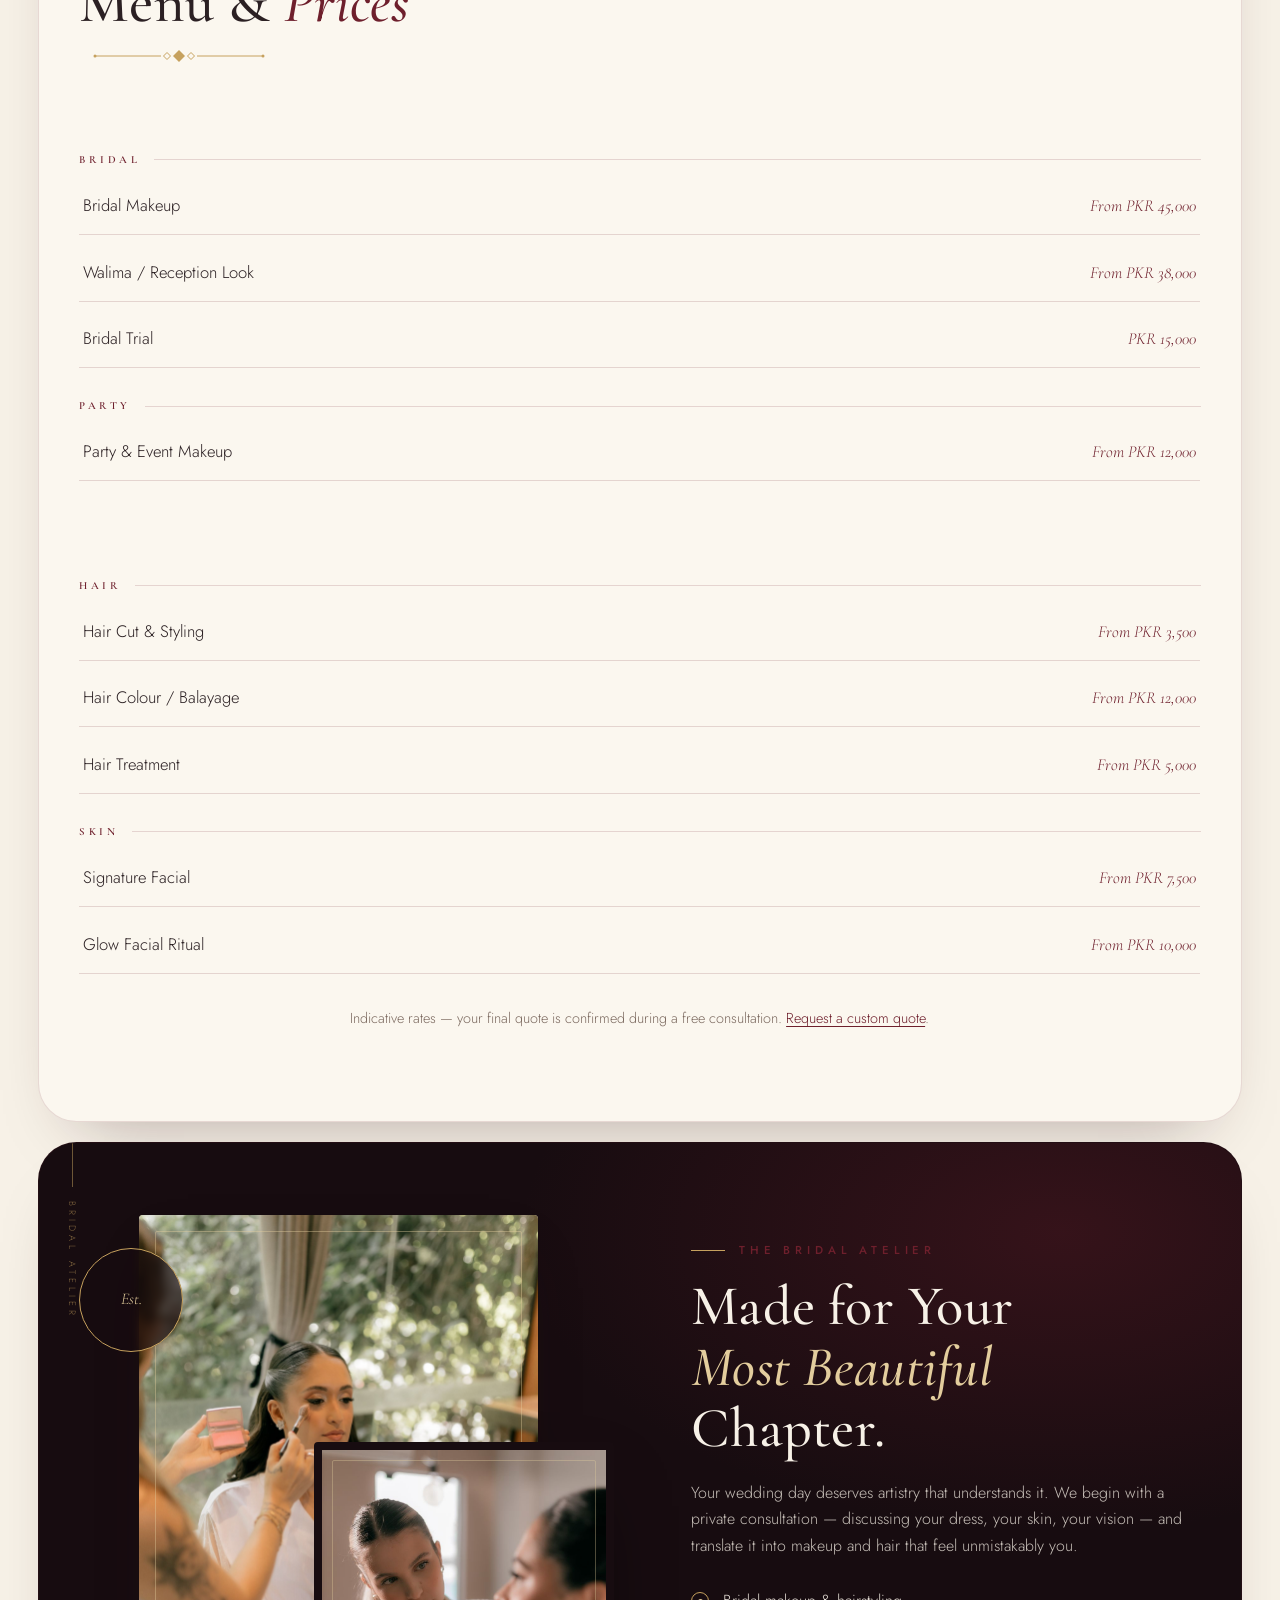
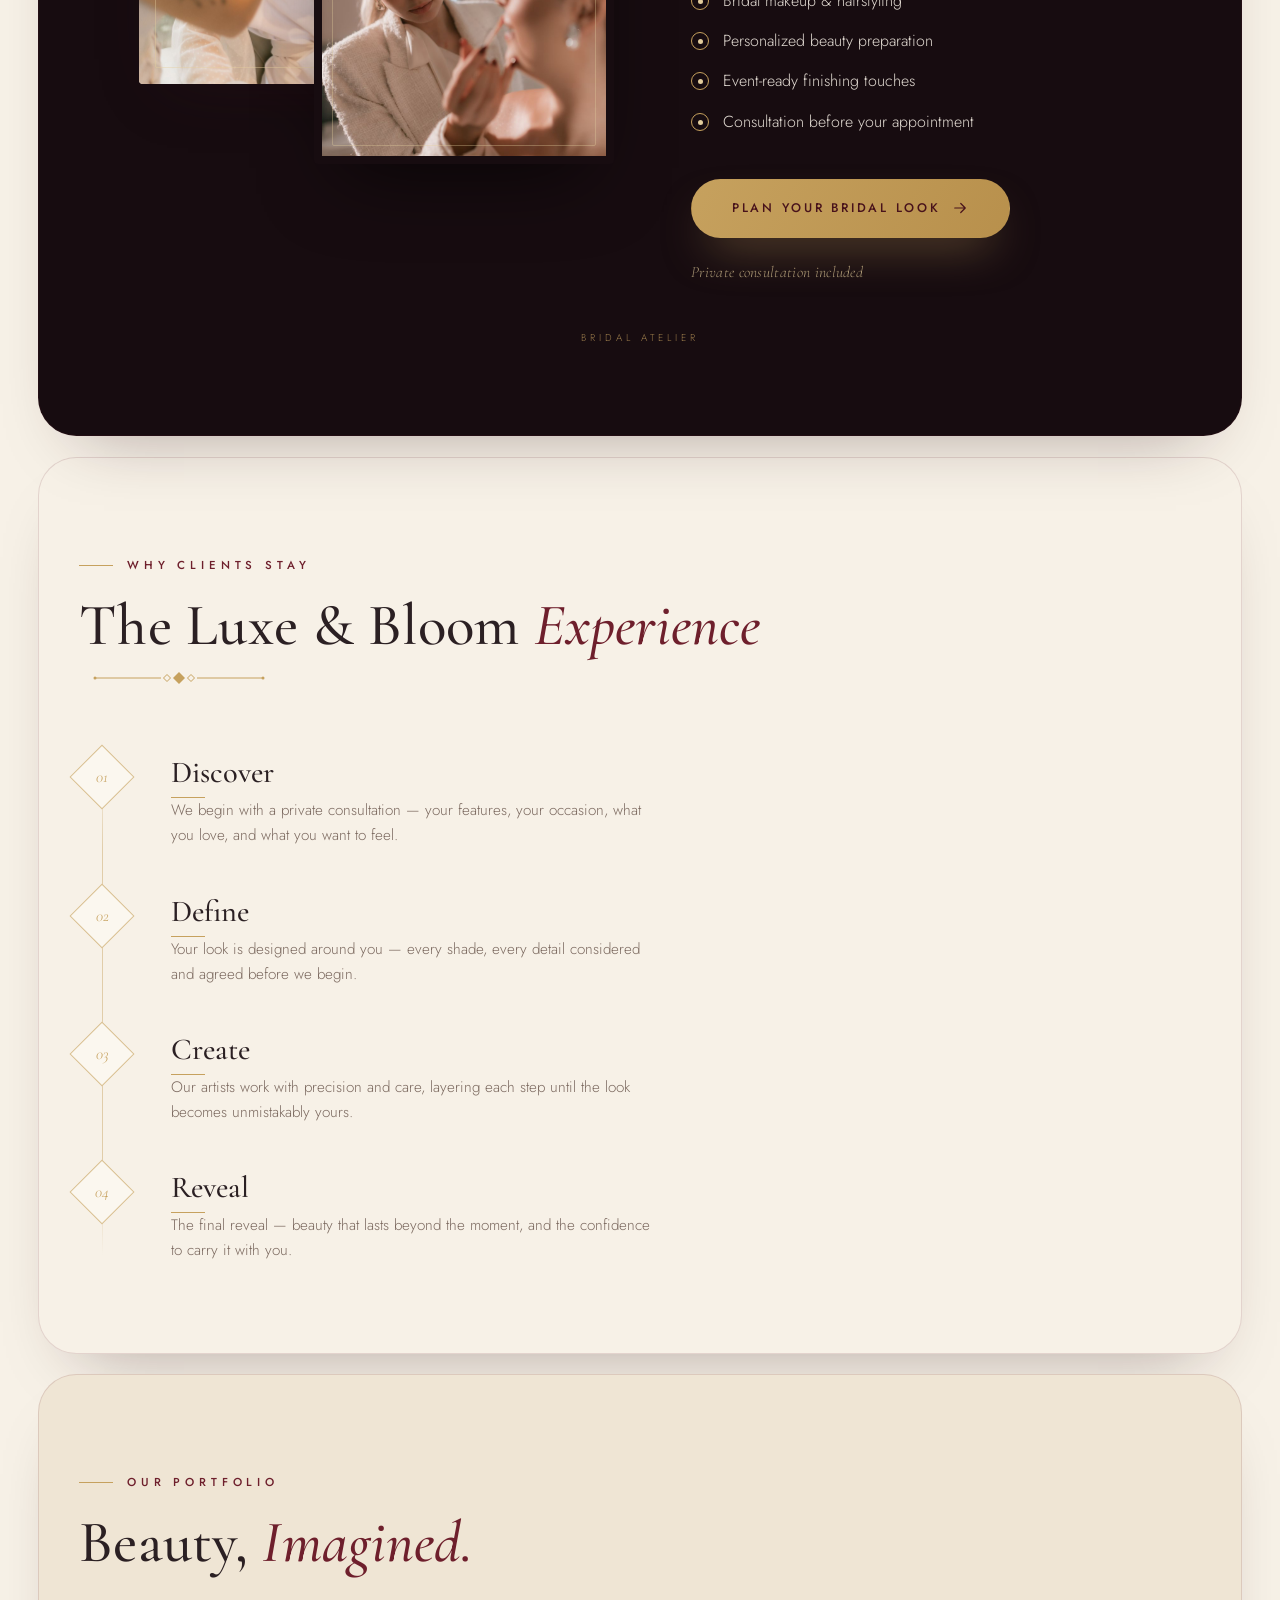
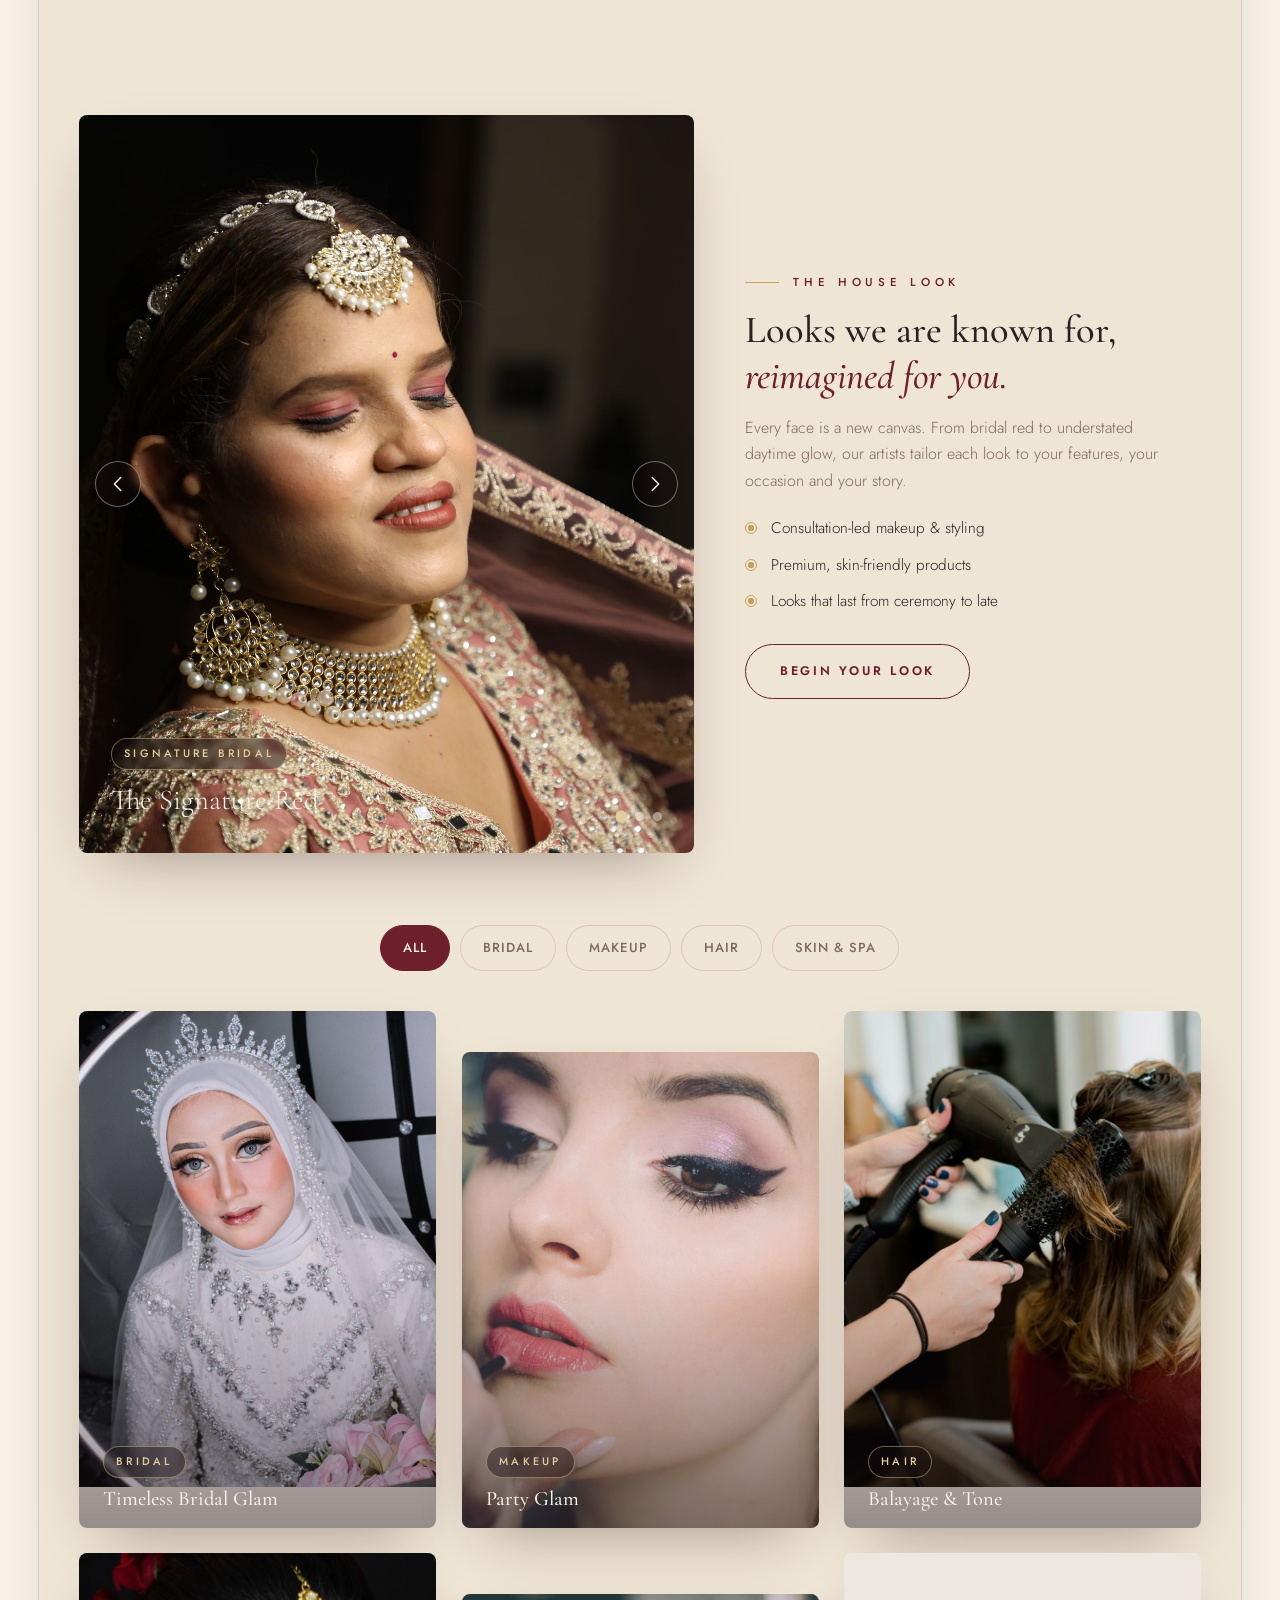
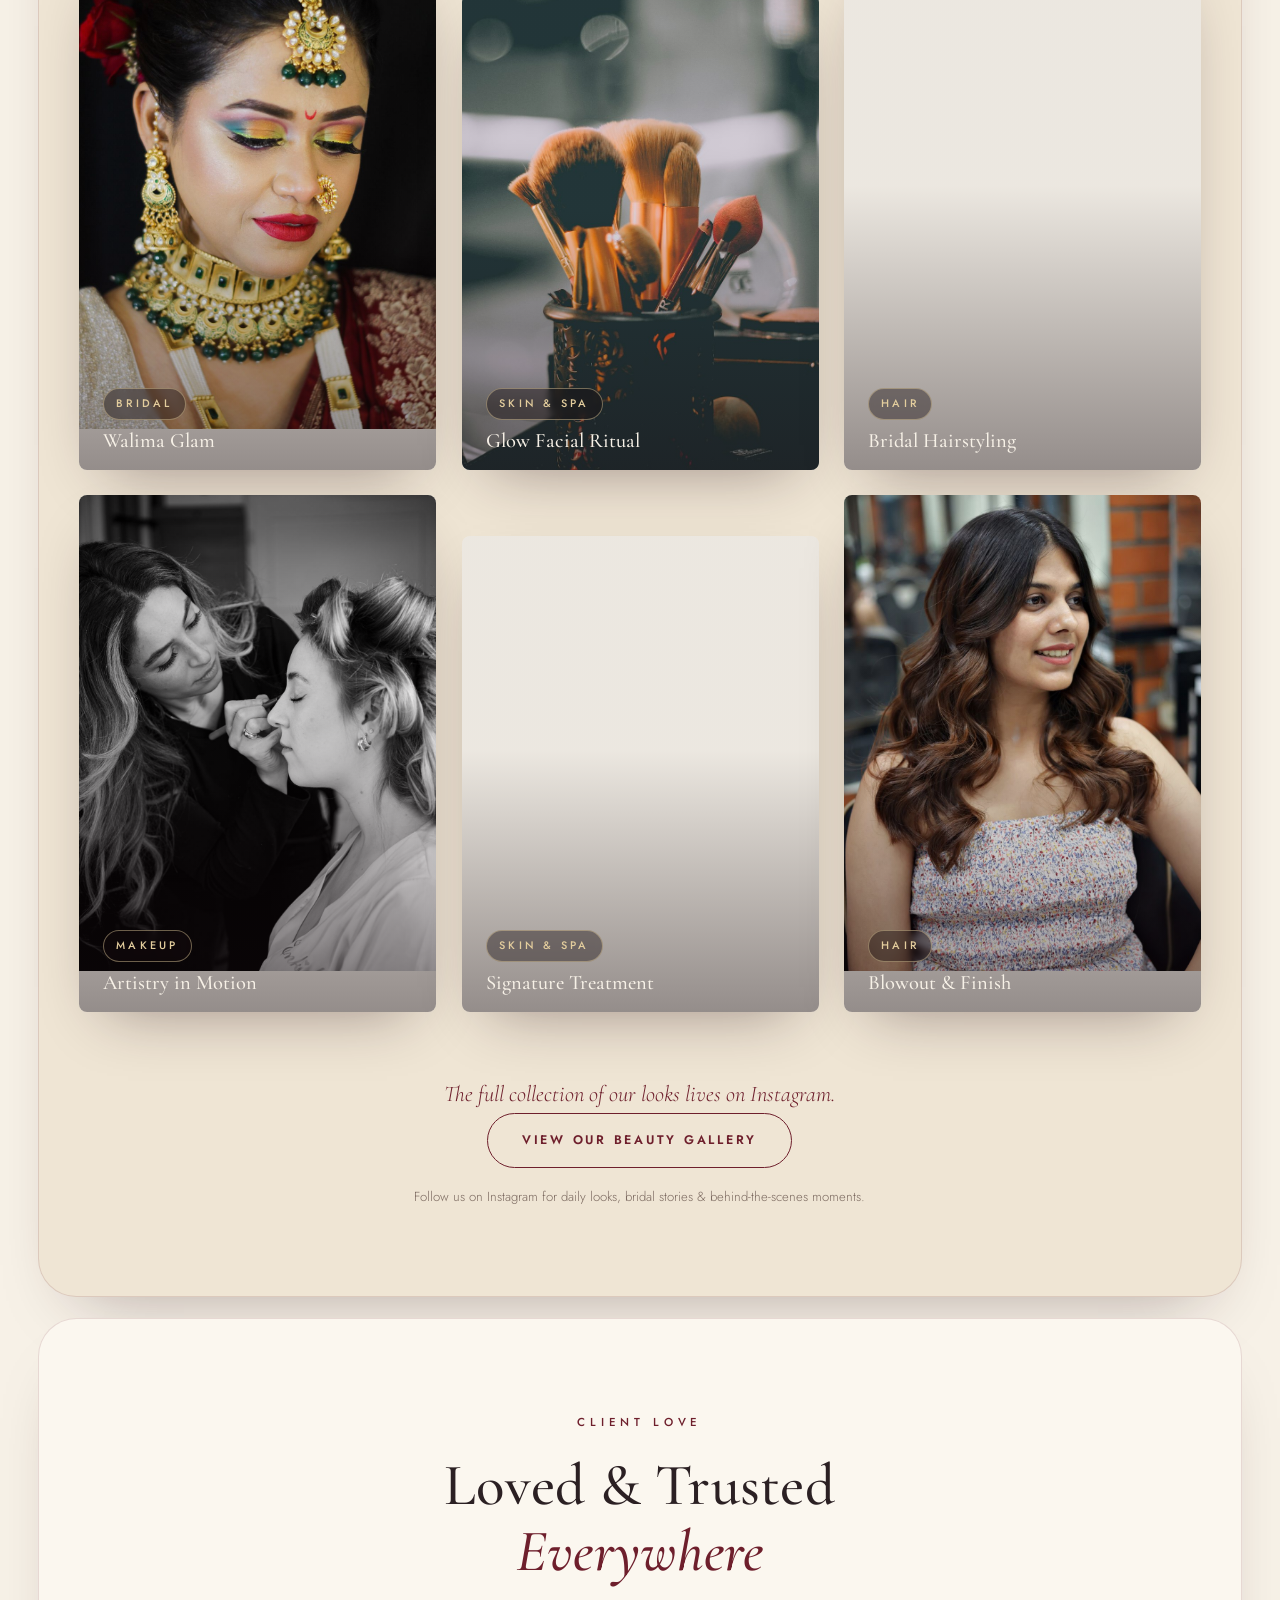
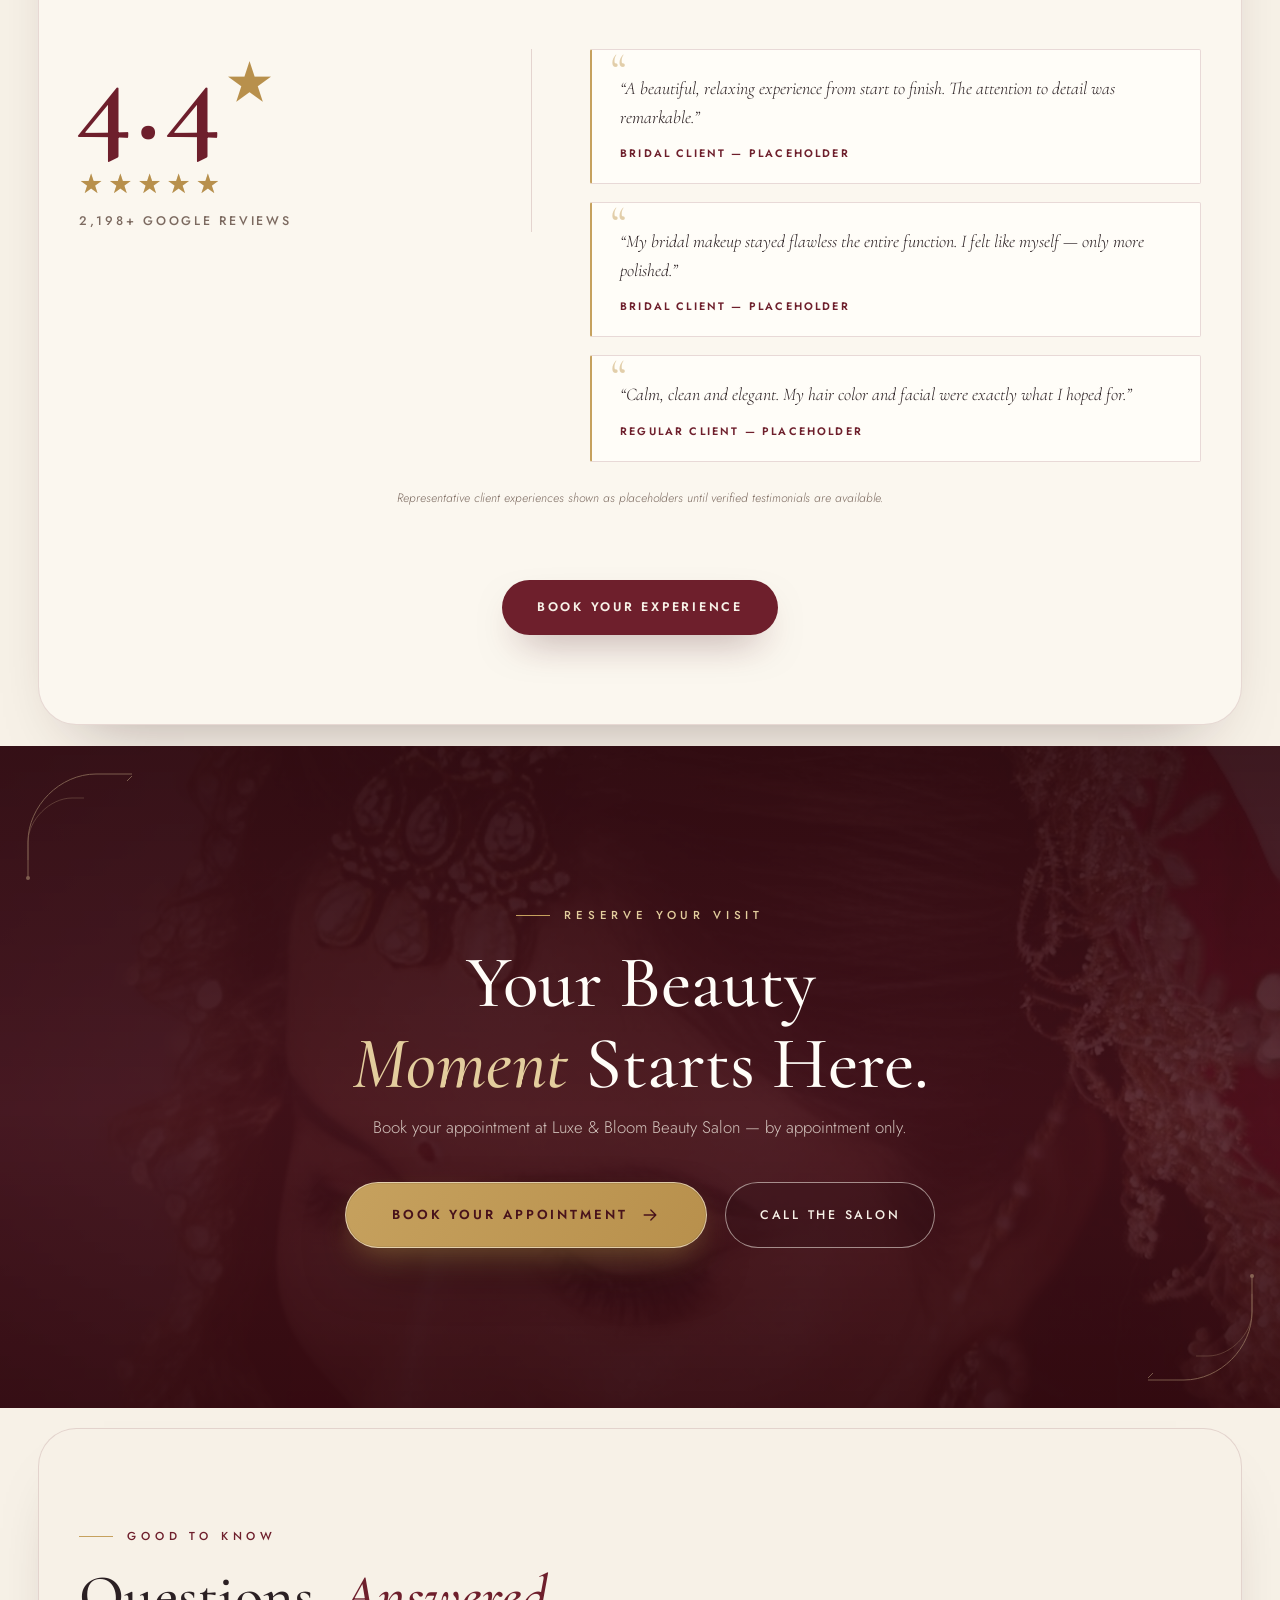
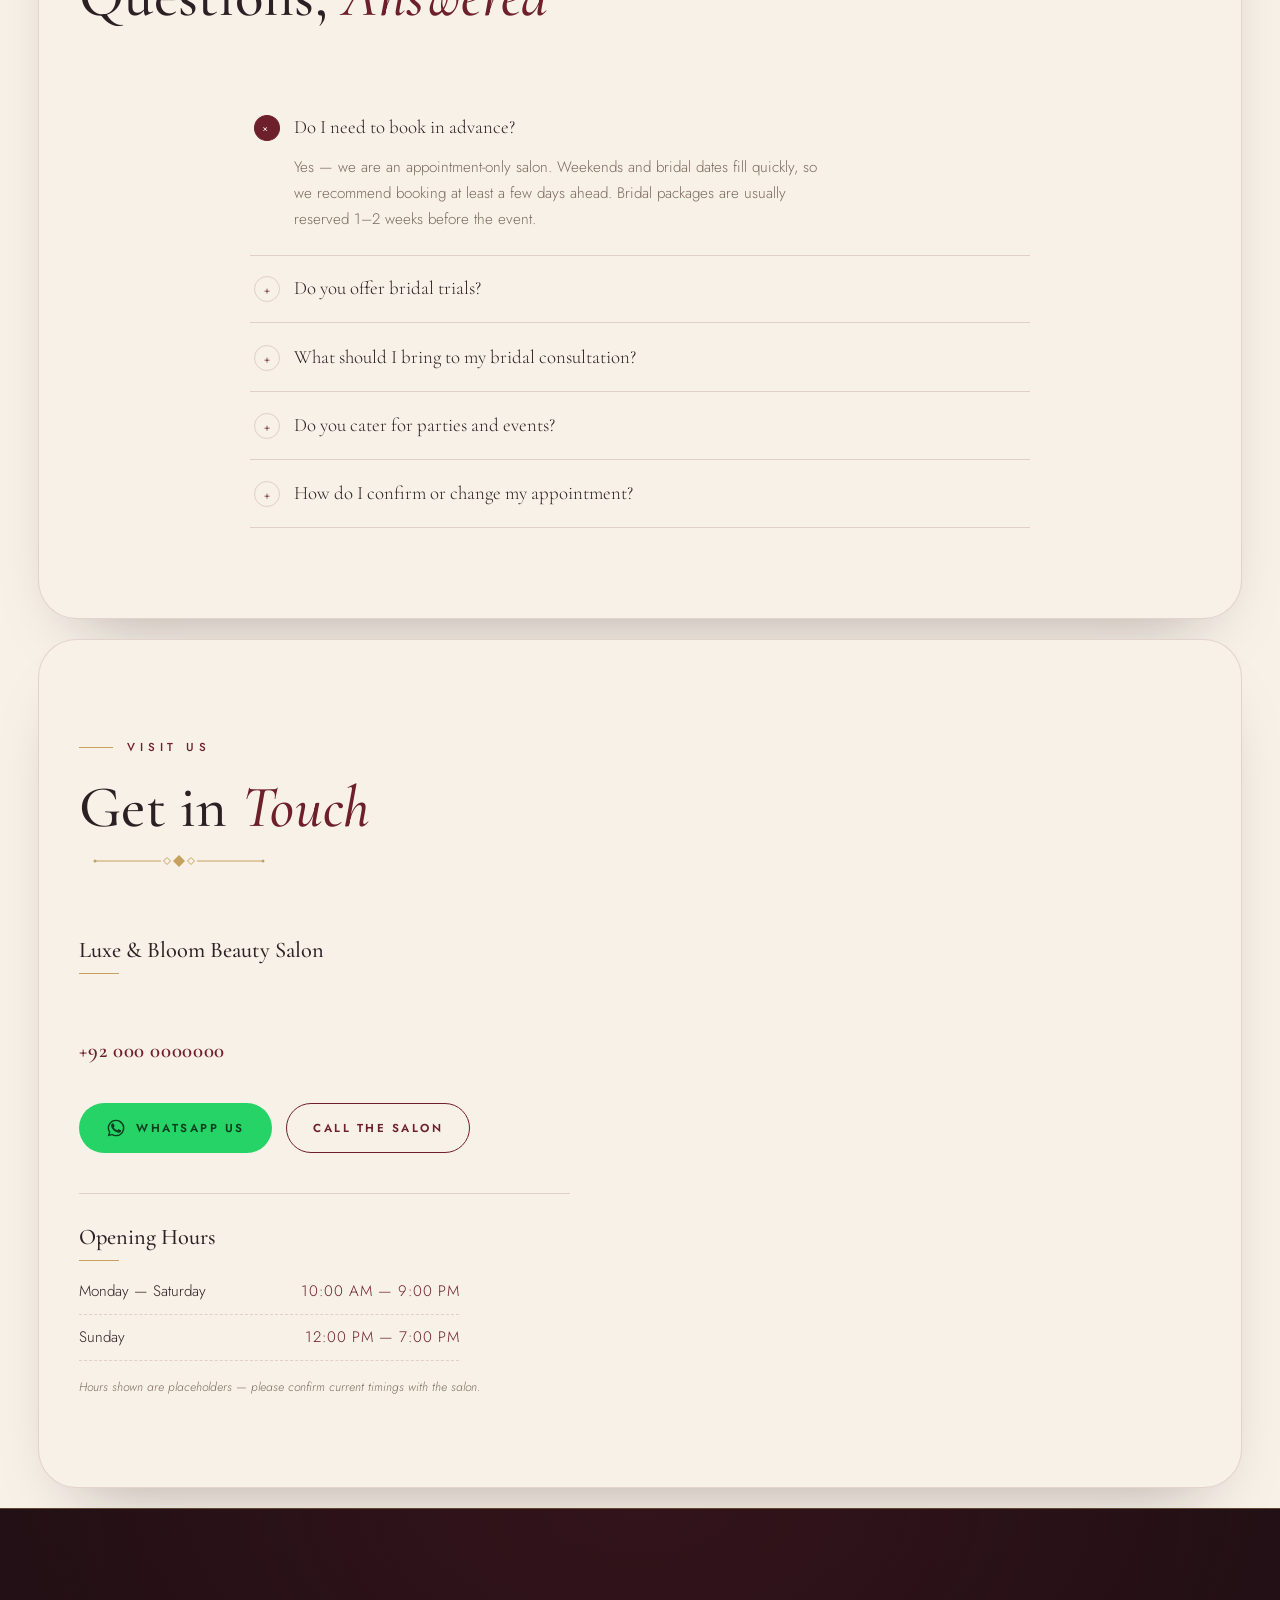
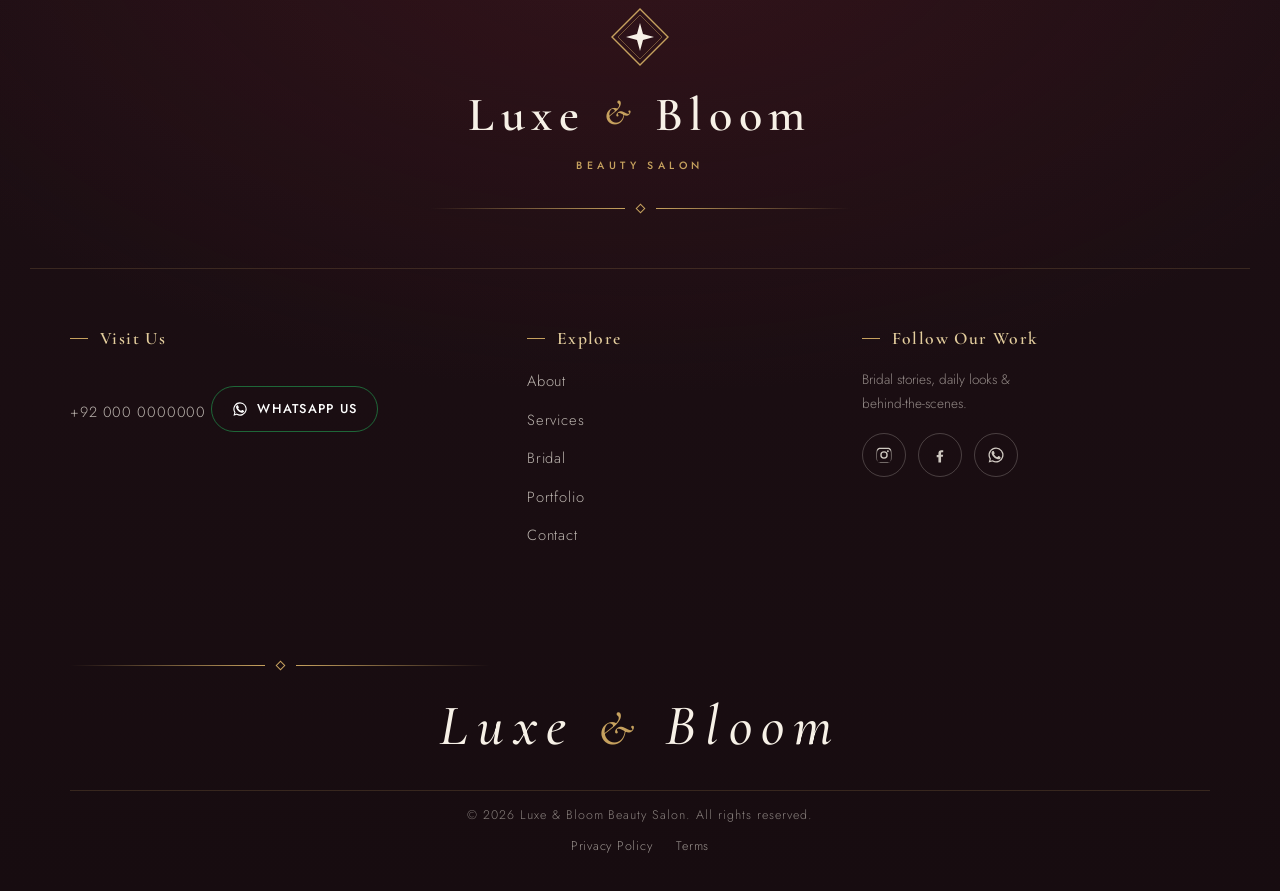
==== commit 4ead1e9a: "Fix image source in hero section of index.html Corrected the image source for the hero section." ====
--- a/index.html
+++ b/index.html
@@ -179,7 +179,7 @@
     <!-- ============ HERO ============ -->
     <section class="hero" id="home" tabindex="-1" aria-label="Welcome to Luxe &amp; Bloom Beauty Salon">
       <div class="hero-media" data-parallax="0.22" aria-hidden="true">
-        <img src="assets/img/hero-bride-wide.jpg" width="1920" height="1231" fetchpriority="high" decoding="async" alt="Elegant South Asian bride in traditional red attire with bridal jewelry and henna, seated in a warm, elegant setting" />
+        <img src="assets/img/<img src="assets/img/hero-bride-alt.jpg"      width="1920"      height="1280"      fetchpriority="high"      decoding="async"      alt="Bride in a blush and silver outfit with elegant bridal makeup and jewelry" />" width="1920" height="1231" fetchpriority="high" decoding="async" alt="Elegant South Asian bride in traditional red attire with bridal jewelry and henna, seated in a warm, elegant setting" />
       </div>
       <div class="hero-scrim" aria-hidden="true"></div>
       <div class="hero-glow" aria-hidden="true"></div>
@@ -1076,4 +1076,4 @@
   <script src="js/motion.js"></script>
   <script src="js/main.js"></script>
 </body>
-</html>+</html>
